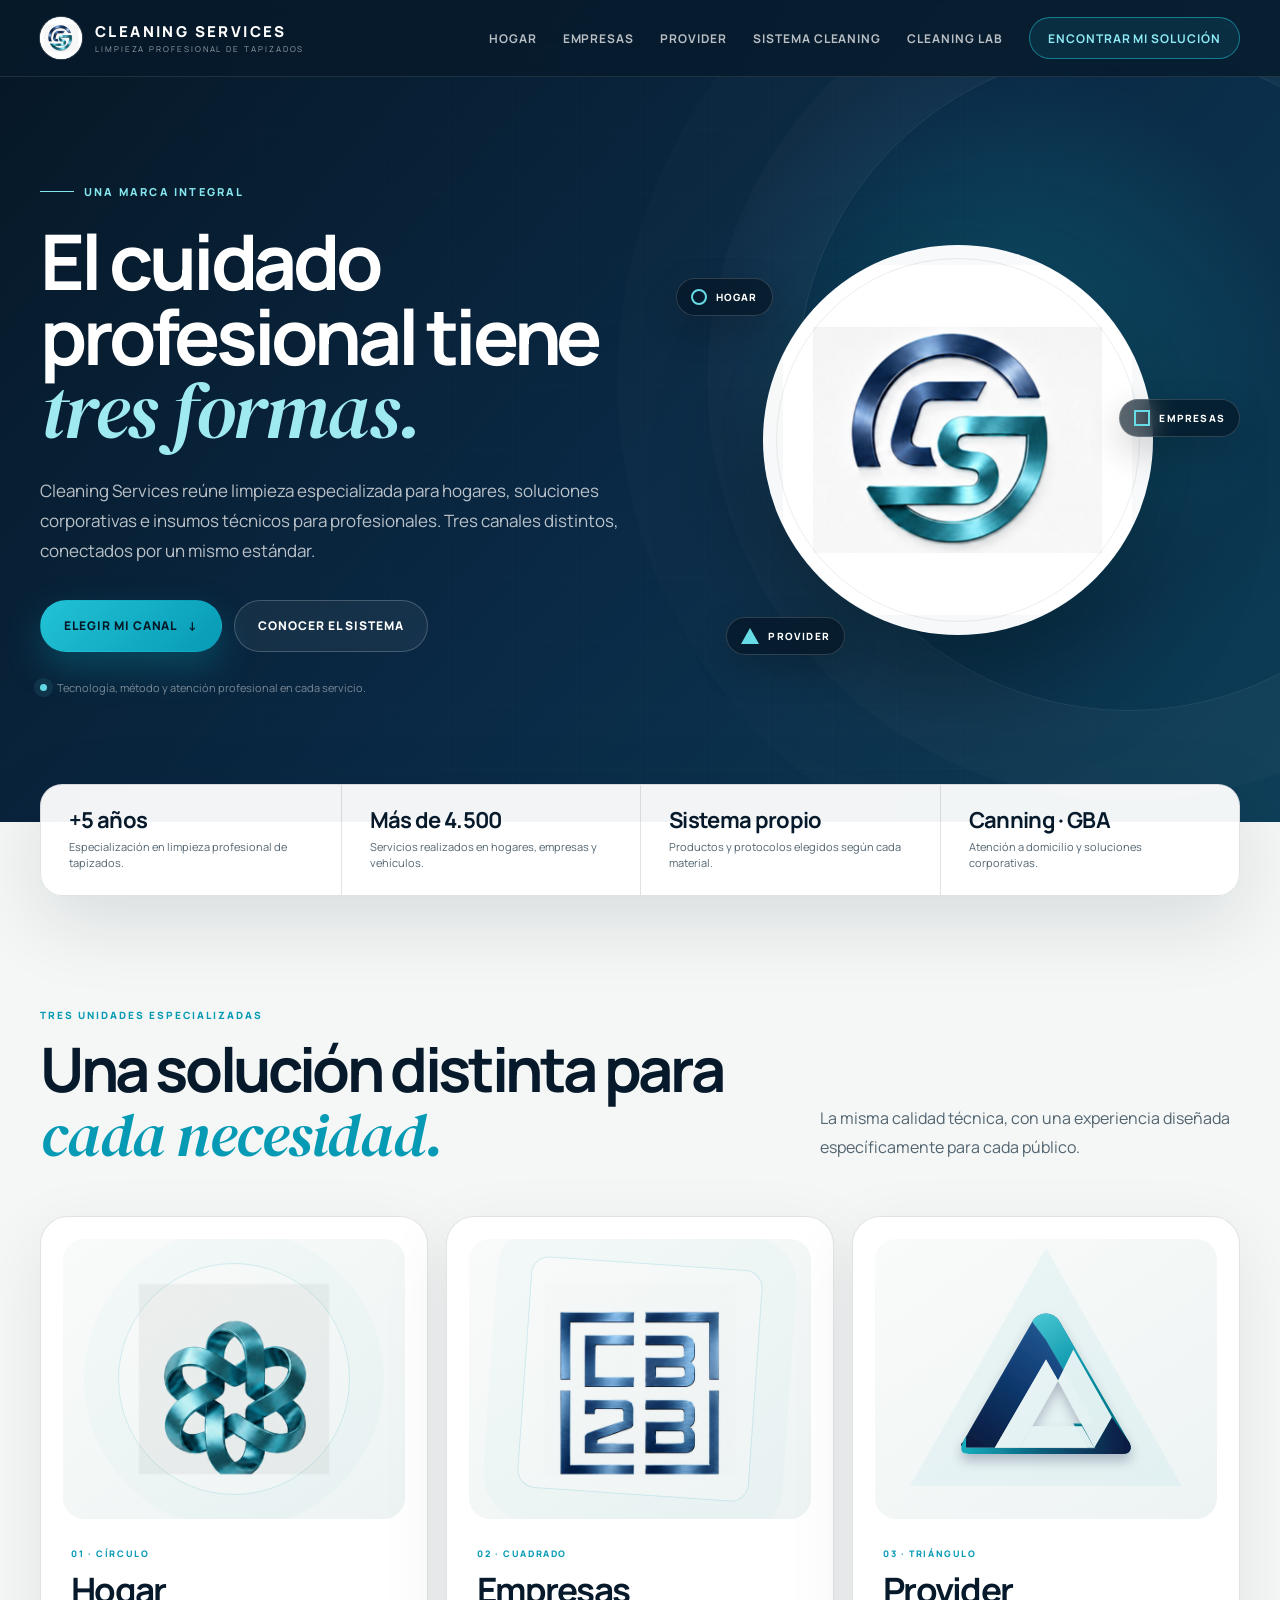
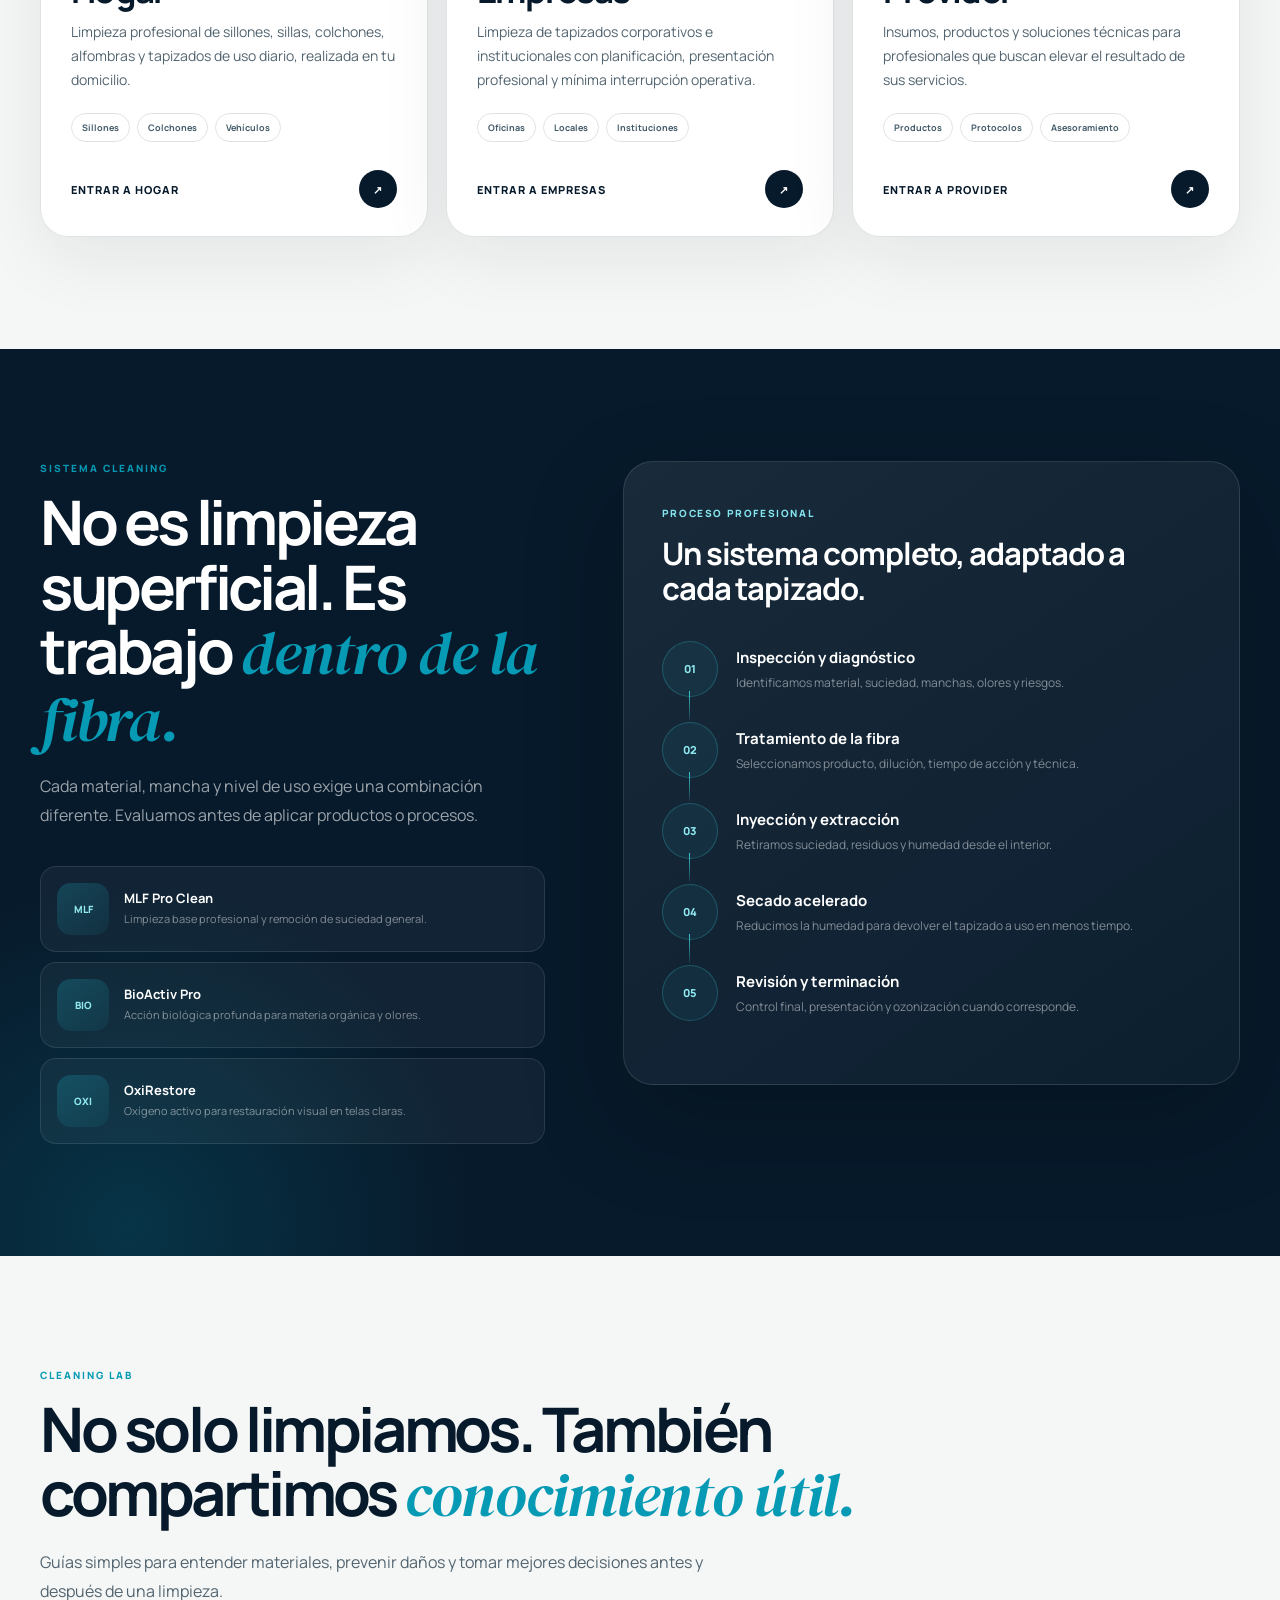
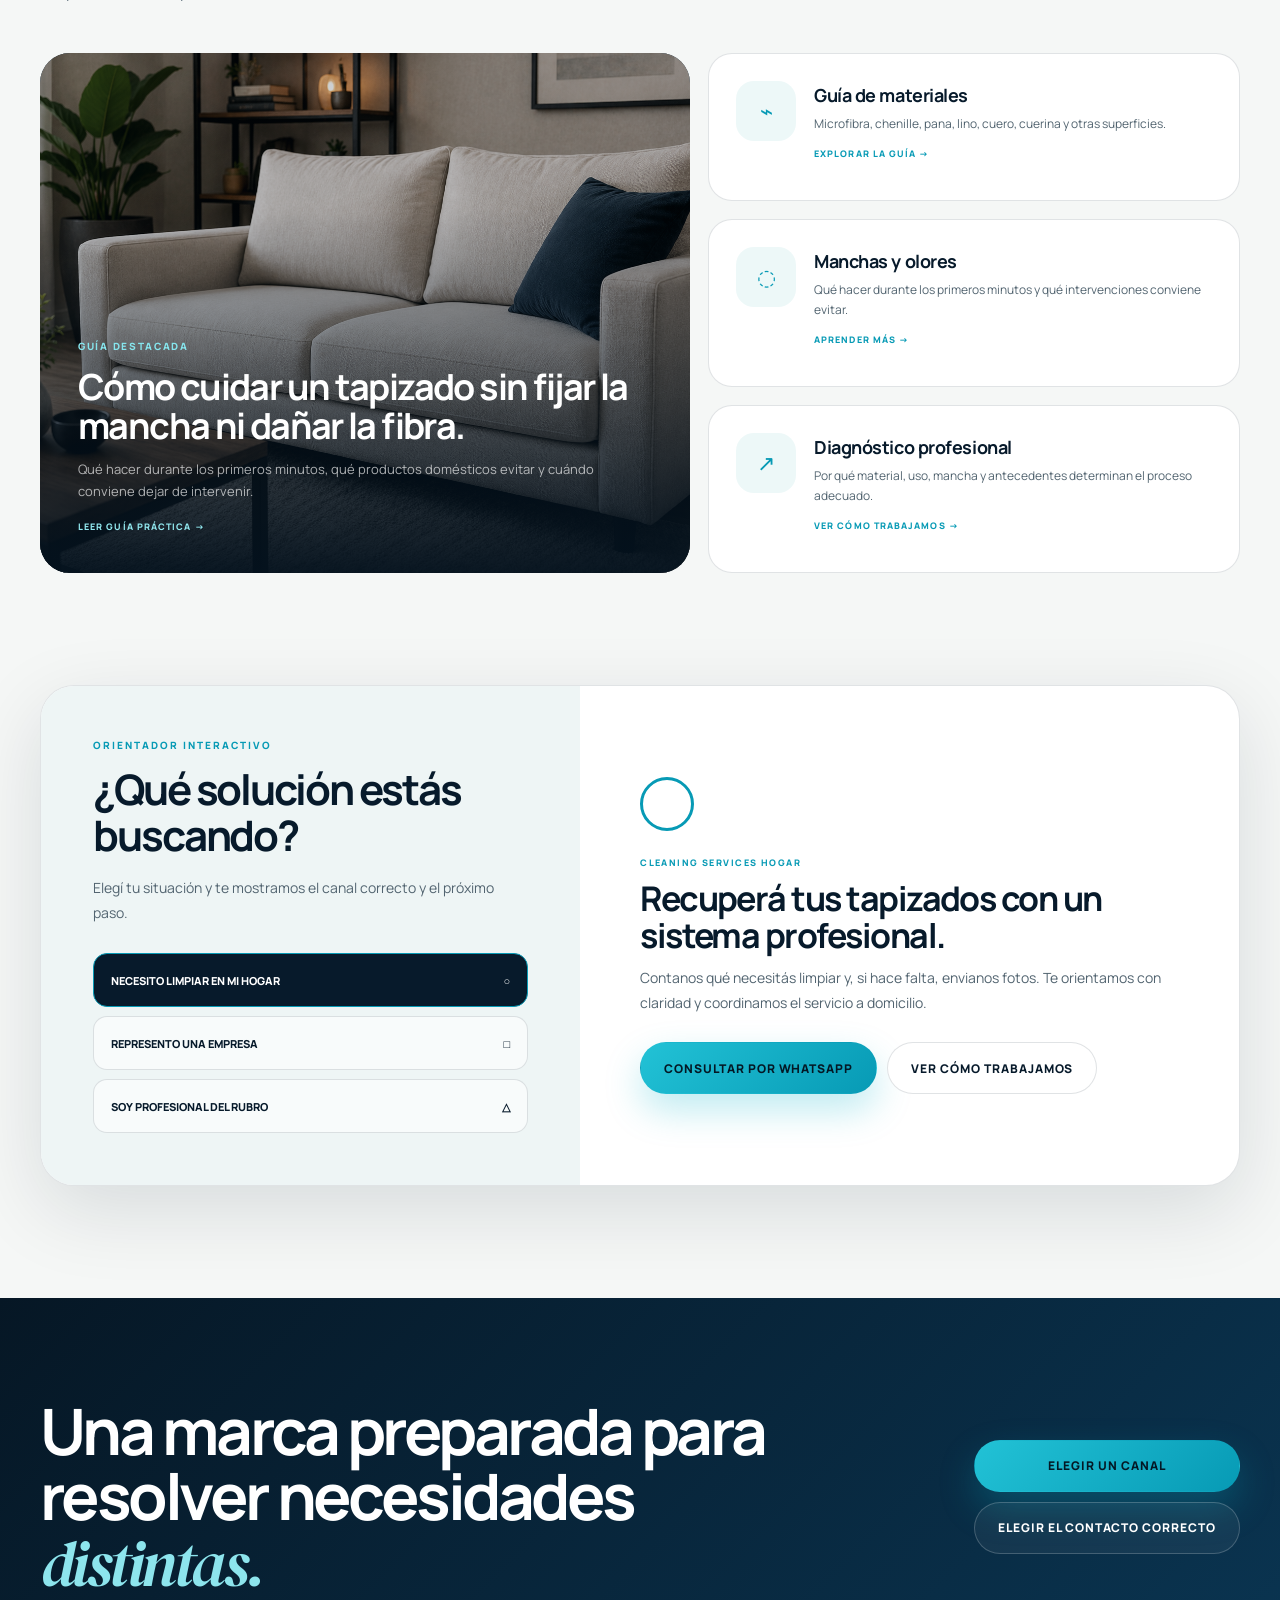
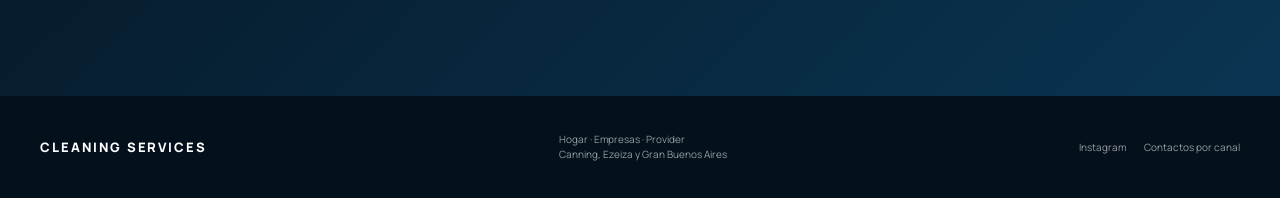
==== index.html @ d4f0b92e "Actualiza la portada premium del rediseño" ====
<!DOCTYPE html>
<html lang="es">
<head>
  <meta charset="utf-8">
  <meta name="viewport" content="width=device-width, initial-scale=1">
  <meta name="theme-color" content="#071a2b">
  <title>Cleaning Services | Una marca, tres soluciones profesionales</title>
  <meta name="description" content="Cleaning Services reúne soluciones profesionales para hogares, empresas y especialistas en limpieza de tapizados.">
  <meta name="robots" content="index,follow">
  <link rel="canonical" href="https://www.cleaningservices.com.ar/">
  <meta property="og:type" content="website">
  <meta property="og:locale" content="es_AR">
  <meta property="og:site_name" content="Cleaning Services">
  <meta property="og:title" content="Cleaning Services | Una marca, tres soluciones profesionales">
  <meta property="og:description" content="Hogar, Empresas y Provider: tres canales especializados conectados por un mismo estándar profesional.">
  <meta property="og:url" content="https://www.cleaningservices.com.ar/">
  <meta property="og:image" content="https://www.cleaningservices.com.ar/assets/logo-general-original.jpg">
  <meta name="twitter:card" content="summary_large_image">
  <meta name="twitter:title" content="Cleaning Services | Una marca, tres soluciones profesionales">
  <meta name="twitter:description" content="Soluciones profesionales para hogares, empresas y especialistas en limpieza de tapizados.">
  <meta name="twitter:image" content="https://www.cleaningservices.com.ar/assets/logo-general-original.jpg">
  <link rel="icon" href="assets/simbolo-general.jpg" type="image/jpeg">
  <link rel="preconnect" href="https://fonts.googleapis.com">
  <link rel="preconnect" href="https://fonts.gstatic.com" crossorigin>
  <link href="https://fonts.googleapis.com/css2?family=Manrope:wght@400;500;600;700;800&family=DM+Serif+Display:ital@0;1&display=swap" rel="stylesheet">
  <script type="application/ld+json">
    {
      "@context": "https://schema.org",
      "@type": "Organization",
      "name": "Cleaning Services",
      "url": "https://www.cleaningservices.com.ar/",
      "logo": "https://www.cleaningservices.com.ar/assets/simbolo-general.jpg",
      "description": "Soluciones profesionales para hogares, empresas y especialistas en limpieza de tapizados.",
      "sameAs": ["https://www.instagram.com/cleaningcanning"],
      "department": [
        {
          "@type": "Organization",
          "name": "Cleaning Services Hogar",
          "contactPoint": {
            "@type": "ContactPoint",
            "telephone": "+54 9 11 5881-7248",
            "contactType": "Atención Hogar",
            "availableLanguage": "es"
          }
        },
        {
          "@type": "Organization",
          "name": "Cleaning Services Empresas",
          "contactPoint": {
            "@type": "ContactPoint",
            "telephone": "+54 9 11 6639-5037",
            "contactType": "Atención Empresas",
            "availableLanguage": "es"
          }
        },
        {
          "@type": "Organization",
          "name": "Cleaning Services Provider",
          "contactPoint": {
            "@type": "ContactPoint",
            "telephone": "+54 9 11 6011-4067",
            "contactType": "Atención Provider",
            "availableLanguage": "es"
          }
        }
      ]
    }
  </script>
  <style>
    :root {
      --ink: #071a2b;
      --navy: #0a2b48;
      --navy-2: #0e3a5c;
      --teal: #079ab5;
      --cyan: #22c2d6;
      --steel: #69818e;
      --paper: #f5f7f6;
      --white: #ffffff;
      --line: rgba(7, 26, 43, .12);
      --muted: #526470;
      --shadow: 0 24px 80px rgba(7, 26, 43, .12);
      --radius: 28px;
      --container: min(1200px, calc(100% - 48px));
    }

    * { box-sizing: border-box; }
    html { scroll-behavior: smooth; }
    body {
      margin: 0;
      overflow-x: hidden;
      background: var(--paper);
      color: var(--ink);
      font-family: "Manrope", sans-serif;
      -webkit-font-smoothing: antialiased;
    }
    body.menu-open { overflow: hidden; }
    a { color: inherit; text-decoration: none; }
    button { font: inherit; }
    img { max-width: 100%; display: block; }
    .container { width: var(--container); margin-inline: auto; }
    .sr-only {
      position: absolute;
      width: 1px;
      height: 1px;
      padding: 0;
      margin: -1px;
      overflow: hidden;
      clip: rect(0, 0, 0, 0);
      white-space: nowrap;
      border: 0;
    }

    .site-header {
      position: fixed;
      inset: 0 0 auto;
      z-index: 50;
      border-bottom: 1px solid rgba(255, 255, 255, .10);
      background: rgba(7, 26, 43, .82);
      backdrop-filter: blur(18px);
      transition: background .25s ease, box-shadow .25s ease;
    }
    .site-header.is-scrolled {
      background: rgba(7, 26, 43, .96);
      box-shadow: 0 12px 32px rgba(0, 0, 0, .16);
    }
    .header-row {
      min-height: 76px;
      display: flex;
      align-items: center;
      justify-content: space-between;
      gap: 28px;
    }
    .brand {
      display: inline-flex;
      align-items: center;
      gap: 13px;
      color: var(--white);
    }
    .brand-symbol {
      width: 42px;
      height: 42px;
      flex: none;
      overflow: hidden;
      border-radius: 50%;
      background: var(--white);
      box-shadow: 0 0 0 1px rgba(255, 255, 255, .20);
    }
    .brand-symbol img { width: 100%; height: 100%; object-fit: cover; }
    .brand-copy { display: grid; line-height: 1; }
    .brand-copy strong {
      font-size: 15px;
      letter-spacing: .16em;
      font-weight: 800;
    }
    .brand-copy span {
      margin-top: 6px;
      color: rgba(255, 255, 255, .58);
      font-size: 8px;
      letter-spacing: .24em;
      text-transform: uppercase;
    }
    .desktop-nav { display: flex; align-items: center; gap: 26px; }
    .desktop-nav > a {
      color: rgba(255, 255, 255, .72);
      font-size: 12px;
      font-weight: 700;
      letter-spacing: .08em;
      text-transform: uppercase;
      transition: color .2s ease;
    }
    .desktop-nav > a:hover { color: var(--white); }
    .nav-cta {
      display: inline-flex;
      align-items: center;
      justify-content: center;
      min-height: 42px;
      padding: 0 18px;
      border: 1px solid rgba(34, 194, 214, .54);
      border-radius: 999px;
      background: rgba(34, 194, 214, .10);
      color: #8eeaf4 !important;
    }
    .menu-toggle {
      display: none;
      width: 44px;
      height: 44px;
      border: 1px solid rgba(255, 255, 255, .16);
      border-radius: 12px;
      background: transparent;
      color: white;
      cursor: pointer;
    }
    .menu-toggle span {
      display: block;
      width: 19px;
      height: 2px;
      margin: 4px auto;
      border-radius: 99px;
      background: currentColor;
      transition: .2s ease;
    }
    .mobile-nav {
      display: none;
      position: fixed;
      inset: 76px 0 0;
      z-index: 49;
      padding: 32px 24px;
      background: rgba(7, 26, 43, .985);
      color: white;
    }
    .mobile-nav.is-open { display: grid; align-content: start; gap: 4px; }
    .mobile-nav a {
      padding: 18px 4px;
      border-bottom: 1px solid rgba(255, 255, 255, .10);
      font-size: 18px;
      font-weight: 700;
    }

    .hero {
      position: relative;
      isolation: isolate;
      min-height: 820px;
      display: grid;
      align-items: center;
      overflow: hidden;
      background:
        radial-gradient(circle at 78% 42%, rgba(31, 197, 216, .22), transparent 26%),
        linear-gradient(132deg, #061725 0%, #0a2945 53%, #0c3d57 100%);
      color: var(--white);
    }
    .hero::before {
      content: "";
      position: absolute;
      inset: 0;
      z-index: -2;
      opacity: .18;
      background-image:
        linear-gradient(rgba(255,255,255,.06) 1px, transparent 1px),
        linear-gradient(90deg, rgba(255,255,255,.06) 1px, transparent 1px);
      background-size: 64px 64px;
      mask-image: linear-gradient(to right, transparent, black 38%, black 75%, transparent);
    }
    .hero::after {
      content: "";
      position: absolute;
      right: -14%;
      top: 6%;
      z-index: -1;
      width: 660px;
      height: 660px;
      border: 1px solid rgba(255, 255, 255, .09);
      border-radius: 50%;
      box-shadow: 0 0 0 90px rgba(255,255,255,.018), 0 0 0 180px rgba(255,255,255,.012);
    }
    .hero-layout {
      display: grid;
      grid-template-columns: 1.02fr .98fr;
      align-items: center;
      gap: 48px;
      padding: 150px 0 92px;
    }
    .eyebrow {
      display: inline-flex;
      align-items: center;
      gap: 10px;
      margin-bottom: 24px;
      color: #85e6ef;
      font-size: 11px;
      font-weight: 800;
      letter-spacing: .20em;
      text-transform: uppercase;
    }
    .eyebrow::before {
      content: "";
      width: 34px;
      height: 1px;
      background: currentColor;
    }
    .hero h1 {
      max-width: 700px;
      margin: 0;
      font-size: clamp(54px, 6vw, 86px);
      line-height: .98;
      letter-spacing: -.055em;
    }
    .hero h1 em {
      display: block;
      color: #9feaf0;
      font-family: "DM Serif Display", serif;
      font-weight: 400;
      letter-spacing: -.02em;
    }
    .hero-lead {
      max-width: 610px;
      margin: 28px 0 0;
      color: rgba(255, 255, 255, .72);
      font-size: 17px;
      line-height: 1.75;
    }
    .hero-actions { display: flex; flex-wrap: wrap; gap: 12px; margin-top: 34px; }
    .button {
      display: inline-flex;
      min-height: 52px;
      align-items: center;
      justify-content: center;
      gap: 11px;
      padding: 0 23px;
      border: 1px solid transparent;
      border-radius: 999px;
      font-size: 12px;
      font-weight: 800;
      letter-spacing: .08em;
      text-transform: uppercase;
      transition: transform .2s ease, background .2s ease, border-color .2s ease;
    }
    .button:hover { transform: translateY(-2px); }
    .button-primary { background: linear-gradient(135deg, var(--cyan), var(--teal)); color: #041825; box-shadow: 0 16px 36px rgba(8, 178, 201, .26); }
    .button-ghost { border-color: rgba(255, 255, 255, .20); background: rgba(255, 255, 255, .05); color: white; }
    .button-ghost:hover { background: rgba(255,255,255,.10); border-color: rgba(255,255,255,.35); }
    .hero-note { display: flex; align-items: center; gap: 10px; margin-top: 28px; color: rgba(255,255,255,.46); font-size: 11px; }
    .hero-note span { width: 7px; height: 7px; border-radius: 50%; background: #60d8e3; box-shadow: 0 0 0 6px rgba(96, 216, 227, .09); }

    .identity-stage {
      position: relative;
      min-height: 580px;
      display: grid;
      place-items: center;
    }
    .identity-glow {
      position: absolute;
      width: 470px;
      height: 470px;
      border-radius: 50%;
      background: radial-gradient(circle, rgba(58, 211, 224, .20), rgba(20, 108, 134, .04) 55%, transparent 72%);
      filter: blur(3px);
    }
    .master-mark {
      position: relative;
      z-index: 2;
      width: min(390px, 75vw);
      aspect-ratio: 1;
      display: grid;
      place-items: center;
      overflow: hidden;
      border: 1px solid rgba(255, 255, 255, .18);
      border-radius: 50%;
      background: rgba(255, 255, 255, .97);
      box-shadow: 0 42px 110px rgba(0, 0, 0, .34);
    }
    .master-mark::after {
      content: "";
      position: absolute;
      inset: 12px;
      border: 1px solid rgba(7, 26, 43, .08);
      border-radius: inherit;
    }
    .master-mark img { width: 90%; height: 90%; object-fit: contain; }
    .orbit {
      position: absolute;
      z-index: 3;
      display: flex;
      align-items: center;
      gap: 9px;
      padding: 10px 14px;
      border: 1px solid rgba(255, 255, 255, .16);
      border-radius: 999px;
      background: rgba(4, 20, 34, .66);
      backdrop-filter: blur(12px);
      color: white;
      font-size: 10px;
      font-weight: 800;
      letter-spacing: .12em;
      text-transform: uppercase;
      box-shadow: 0 14px 36px rgba(0, 0, 0, .18);
      animation: float 5s ease-in-out infinite;
    }
    .orbit-shape { width: 16px; height: 16px; border: 2px solid #67dce7; }
    .orbit-hogar { left: 0; top: 22%; }
    .orbit-hogar .orbit-shape { border-radius: 50%; }
    .orbit-empresas { right: 0; top: 43%; animation-delay: -1.4s; }
    .orbit-provider { left: 9%; bottom: 13%; animation-delay: -2.7s; }
    .orbit-provider .orbit-shape { width: 0; height: 0; border: 0; border-left: 9px solid transparent; border-right: 9px solid transparent; border-bottom: 16px solid #67dce7; }
    @keyframes float { 0%, 100% { transform: translateY(0); } 50% { transform: translateY(-8px); } }

    .trust-strip {
      position: relative;
      z-index: 6;
      margin-top: -38px;
    }
    .trust-panel {
      display: grid;
      grid-template-columns: repeat(4, 1fr);
      overflow: hidden;
      border: 1px solid var(--line);
      border-radius: 22px;
      background: rgba(255, 255, 255, .95);
      box-shadow: var(--shadow);
    }
    .trust-item { padding: 24px 28px; }
    .trust-item + .trust-item { border-left: 1px solid var(--line); }
    .trust-item strong { display: block; font-size: 22px; line-height: 1; letter-spacing: -.03em; }
    .trust-item span { display: block; margin-top: 8px; color: var(--muted); font-size: 11px; line-height: 1.45; }

    .section { padding: 112px 0; }
    .section-kicker {
      display: block;
      margin-bottom: 15px;
      color: var(--teal);
      font-size: 10px;
      font-weight: 800;
      letter-spacing: .20em;
      text-transform: uppercase;
    }
    .section-title {
      max-width: 820px;
      margin: 0;
      font-size: clamp(38px, 4.8vw, 64px);
      line-height: 1.05;
      letter-spacing: -.055em;
    }
    .section-title em { color: var(--teal); font-family: "DM Serif Display", serif; font-weight: 400; letter-spacing: -.02em; }
    .section-intro {
      max-width: 680px;
      margin: 20px 0 0;
      color: var(--muted);
      font-size: 16px;
      line-height: 1.8;
    }

    .channels-head { display: flex; align-items: end; justify-content: space-between; gap: 40px; margin-bottom: 48px; }
    .channels-head .section-intro { max-width: 420px; margin: 0 0 6px; }
    .channels-grid { display: grid; grid-template-columns: repeat(3, 1fr); gap: 18px; perspective: 1200px; }
    .channel-card {
      position: relative;
      min-height: 600px;
      display: flex;
      flex-direction: column;
      overflow: hidden;
      padding: 22px;
      border: 1px solid var(--line);
      border-radius: var(--radius);
      background: var(--white);
      box-shadow: 0 20px 70px rgba(7, 26, 43, .08);
      transition: border-color .25s ease, box-shadow .25s ease, transform .18s ease;
      transform-style: preserve-3d;
    }
    .channel-card:hover { border-color: rgba(7, 154, 181, .42); box-shadow: 0 28px 90px rgba(7, 26, 43, .15); }
    .channel-visual {
      position: relative;
      height: 280px;
      display: grid;
      place-items: center;
      overflow: hidden;
      border-radius: 21px;
      background: linear-gradient(145deg, #f9fbfa, #edf3f3);
    }
    .channel-visual::before {
      content: "";
      position: absolute;
      width: 230px;
      height: 230px;
      border: 1px solid rgba(7, 154, 181, .16);
    }
    .channel-card[data-shape="circle"] .channel-visual::before { border-radius: 50%; box-shadow: 0 0 0 34px rgba(7,154,181,.025); }
    .channel-card[data-shape="square"] .channel-visual::before { border-radius: 18px; transform: rotate(4deg); box-shadow: 0 0 0 34px rgba(7,154,181,.025); }
    .channel-card[data-shape="triangle"] .channel-visual::before {
      width: 0;
      height: 0;
      border: 0;
      border-left: 136px solid transparent;
      border-right: 136px solid transparent;
      border-bottom: 238px solid rgba(7,154,181,.055);
      transform: translateY(-12px);
    }
    .channel-visual img { position: relative; z-index: 2; width: 230px; height: 230px; object-fit: contain; mix-blend-mode: multiply; }
    .channel-body { flex: 1; display: flex; flex-direction: column; padding: 28px 8px 6px; }
    .channel-number { color: var(--teal); font-size: 9px; font-weight: 800; letter-spacing: .18em; text-transform: uppercase; }
    .channel-body h3 { margin: 13px 0 12px; font-size: 35px; line-height: 1; letter-spacing: -.05em; }
    .channel-body p { margin: 0; color: var(--muted); font-size: 14px; line-height: 1.72; }
    .channel-tags { display: flex; flex-wrap: wrap; gap: 7px; margin: 21px 0 0; }
    .channel-tags span { padding: 7px 10px; border: 1px solid var(--line); border-radius: 999px; color: #425967; font-size: 9px; font-weight: 700; }
    .channel-link { display: flex; align-items: center; justify-content: space-between; margin-top: auto; padding-top: 28px; color: var(--ink); font-size: 11px; font-weight: 800; letter-spacing: .09em; text-transform: uppercase; }
    .channel-link i { width: 38px; height: 38px; display: grid; place-items: center; border-radius: 50%; background: var(--ink); color: white; font-style: normal; transition: transform .2s ease, background .2s ease; }
    .channel-card:hover .channel-link i { transform: translateX(3px); background: var(--teal); }

    .system-section {
      position: relative;
      overflow: hidden;
      background: var(--ink);
      color: white;
    }
    .system-section::before {
      content: "";
      position: absolute;
      left: -240px;
      bottom: -340px;
      width: 740px;
      height: 740px;
      border-radius: 50%;
      background: radial-gradient(circle, rgba(7, 154, 181, .20), transparent 66%);
    }
    .system-layout { position: relative; display: grid; grid-template-columns: .9fr 1.1fr; gap: 78px; align-items: start; }
    .system-section .section-title { color: white; }
    .system-section .section-intro { color: rgba(255,255,255,.60); }
    .product-stack { display: grid; gap: 10px; margin-top: 36px; }
    .product-row {
      display: grid;
      grid-template-columns: 52px 1fr;
      gap: 15px;
      align-items: center;
      padding: 16px;
      border: 1px solid rgba(255,255,255,.10);
      border-radius: 16px;
      background: rgba(255,255,255,.045);
    }
    .product-code { width: 52px; height: 52px; display: grid; place-items: center; border-radius: 14px; background: linear-gradient(145deg, rgba(34,194,214,.22), rgba(34,194,214,.06)); color: #92e9f0; font-size: 10px; font-weight: 800; }
    .product-row strong { display: block; font-size: 13px; }
    .product-row span { display: block; margin-top: 4px; color: rgba(255,255,255,.48); font-size: 11px; line-height: 1.5; }
    .process-card {
      padding: 38px;
      border: 1px solid rgba(255,255,255,.11);
      border-radius: 30px;
      background: linear-gradient(145deg, rgba(255,255,255,.075), rgba(255,255,255,.025));
      box-shadow: 0 36px 100px rgba(0,0,0,.24);
    }
    .process-card > span { color: #83e5ed; font-size: 10px; font-weight: 800; letter-spacing: .16em; text-transform: uppercase; }
    .process-card h3 { max-width: 520px; margin: 14px 0 34px; font-size: 31px; line-height: 1.14; letter-spacing: -.035em; }
    .process-list { display: grid; }
    .process-step { display: grid; grid-template-columns: 56px 1fr; gap: 18px; position: relative; padding: 0 0 25px; }
    .process-step:not(:last-child)::before { content: ""; position: absolute; left: 27px; top: 50px; bottom: 2px; width: 1px; background: linear-gradient(#39c7d5, rgba(57,199,213,.10)); }
    .step-num { width: 56px; height: 56px; display: grid; place-items: center; border: 1px solid rgba(63, 207, 220, .25); border-radius: 50%; background: rgba(38, 187, 204, .07); color: #8feaf1; font-size: 11px; font-weight: 800; }
    .process-step h4 { margin: 6px 0 5px; font-size: 15px; }
    .process-step p { margin: 0; color: rgba(255,255,255,.48); font-size: 12px; line-height: 1.65; }

    .knowledge-grid { display: grid; grid-template-columns: 1.1fr .9fr; gap: 18px; margin-top: 48px; }
    .knowledge-feature {
      position: relative;
      min-height: 520px;
      display: flex;
      align-items: end;
      overflow: hidden;
      border-radius: 30px;
      background: #0b2942;
      color: white;
    }
    .knowledge-feature img { position: absolute; inset: 0; width: 100%; height: 100%; object-fit: cover; filter: saturate(.72) contrast(1.05); }
    .knowledge-feature::after { content: ""; position: absolute; inset: 0; background: linear-gradient(to top, rgba(4,18,30,.96), rgba(4,18,30,.20) 70%); }
    .knowledge-copy { position: relative; z-index: 2; max-width: 630px; padding: 38px; }
    .knowledge-copy span { color: #86e6ee; font-size: 10px; font-weight: 800; letter-spacing: .17em; text-transform: uppercase; }
    .knowledge-copy h3 { margin: 13px 0 12px; font-size: 36px; line-height: 1.08; letter-spacing: -.045em; }
    .knowledge-copy p { margin: 0; color: rgba(255,255,255,.66); font-size: 13px; line-height: 1.7; }
    .knowledge-copy > a { display: inline-block; margin-top: 18px; color: #92e9f0; font-size: 9px; font-weight: 800; letter-spacing: .12em; text-transform: uppercase; }
    .knowledge-list { display: grid; gap: 18px; }
    .knowledge-card { display: grid; grid-template-columns: 60px 1fr; gap: 18px; align-items: start; padding: 27px; border: 1px solid var(--line); border-radius: 24px; background: white; }
    .knowledge-icon { width: 60px; height: 60px; display: grid; place-items: center; border-radius: 18px; background: #edf8f8; color: var(--teal); font-size: 22px; }
    .knowledge-card h4 { margin: 2px 0 7px; font-size: 18px; letter-spacing: -.025em; }
    .knowledge-card p { margin: 0; color: var(--muted); font-size: 12px; line-height: 1.65; }
    .knowledge-card a { display: inline-block; margin-top: 13px; color: var(--teal); font-size: 9px; font-weight: 800; letter-spacing: .12em; text-transform: uppercase; }

    .explorer {
      padding-top: 0;
    }
    .explorer-panel {
      overflow: hidden;
      border: 1px solid var(--line);
      border-radius: 34px;
      background: white;
      box-shadow: var(--shadow);
    }
    .explorer-top { display: grid; grid-template-columns: .9fr 1.1fr; }
    .explorer-intro { padding: 52px; background: #eef5f5; }
    .explorer-intro h2 { margin: 0; font-size: 42px; line-height: 1.08; letter-spacing: -.05em; }
    .explorer-intro p { margin: 18px 0 0; color: var(--muted); font-size: 14px; line-height: 1.75; }
    .explorer-tabs { display: grid; gap: 9px; margin-top: 28px; }
    .explorer-tab {
      display: flex;
      align-items: center;
      justify-content: space-between;
      min-height: 54px;
      padding: 0 17px;
      border: 1px solid var(--line);
      border-radius: 14px;
      background: rgba(255,255,255,.58);
      color: var(--ink);
      font-size: 11px;
      font-weight: 800;
      text-transform: uppercase;
      cursor: pointer;
      transition: .2s ease;
    }
    .explorer-tab[aria-selected="true"] { border-color: var(--teal); background: var(--ink); color: white; }
    .explorer-result { display: flex; flex-direction: column; justify-content: center; padding: 60px; }
    .result-shape { width: 54px; height: 54px; margin-bottom: 25px; border: 3px solid var(--teal); }
    .result-shape.circle { border-radius: 50%; }
    .result-shape.square { border-radius: 9px; }
    .result-shape.triangle { width: 0; height: 0; border: 0; border-left: 28px solid transparent; border-right: 28px solid transparent; border-bottom: 52px solid var(--teal); }
    .explorer-result small { color: var(--teal); font-size: 9px; font-weight: 800; letter-spacing: .16em; text-transform: uppercase; }
    .explorer-result h3 { margin: 11px 0 13px; font-size: 34px; line-height: 1.08; letter-spacing: -.045em; }
    .explorer-result p { max-width: 580px; margin: 0; color: var(--muted); font-size: 14px; line-height: 1.75; }
    .result-actions { display: flex; flex-wrap: wrap; gap: 10px; margin-top: 27px; }
    .result-actions .button-primary { color: #041825; }
    .result-actions .button-ghost { border-color: var(--line); background: white; color: var(--ink); }

    .final-cta { padding: 100px 0; background: linear-gradient(135deg, #061725, #0a3552); color: white; }
    .final-layout { display: flex; align-items: center; justify-content: space-between; gap: 50px; }
    .final-cta h2 { max-width: 750px; margin: 0; font-size: clamp(40px, 5vw, 66px); line-height: 1.02; letter-spacing: -.055em; }
    .final-cta h2 em { color: #8de5ed; font-family: "DM Serif Display", serif; font-weight: 400; }
    .final-actions { display: grid; gap: 10px; min-width: 245px; }
    .final-actions .button { width: 100%; }

    .site-footer { padding: 36px 0; background: #04111d; color: rgba(255,255,255,.58); }
    .footer-row { display: flex; align-items: center; justify-content: space-between; gap: 30px; }
    .footer-brand { color: white; font-size: 13px; font-weight: 800; letter-spacing: .15em; }
    .footer-row p { margin: 0; font-size: 10px; line-height: 1.5; }
    .footer-links { display: flex; gap: 18px; font-size: 10px; }

    [data-reveal] { opacity: 0; transform: translateY(28px); transition: opacity .65s ease, transform .65s ease; }
    [data-reveal].is-visible { opacity: 1; transform: none; }

    @media (max-width: 1050px) {
      .desktop-nav { gap: 16px; }
      .desktop-nav > a { font-size: 10px; }
      .hero-layout { grid-template-columns: 1fr .85fr; gap: 24px; }
      .identity-stage { min-height: 500px; }
      .master-mark { width: 330px; }
      .orbit-hogar { left: -4%; }
      .orbit-empresas { right: -4%; }
      .trust-panel { grid-template-columns: 1fr 1fr; }
      .trust-item:nth-child(3) { border-left: 0; border-top: 1px solid var(--line); }
      .trust-item:nth-child(4) { border-top: 1px solid var(--line); }
      .channels-grid { grid-template-columns: 1fr; }
      .channel-card { min-height: auto; display: grid; grid-template-columns: 330px 1fr; gap: 14px; }
      .channel-visual { height: 100%; min-height: 350px; }
      .channel-body { padding: 28px 18px 12px; }
      .system-layout, .knowledge-grid, .explorer-top { grid-template-columns: 1fr; }
      .knowledge-list { grid-template-columns: 1fr 1fr; }
    }

    @media (max-width: 820px) {
      :root { --container: min(100% - 30px, 1200px); }
      .desktop-nav { display: none; }
      .menu-toggle { display: block; }
      .hero { min-height: auto; }
      .hero-layout { grid-template-columns: 1fr; padding: 130px 0 100px; }
      .hero-copy { text-align: center; }
      .eyebrow { justify-content: center; }
      .hero-lead { margin-inline: auto; }
      .hero-actions { justify-content: center; }
      .hero-note { justify-content: center; }
      .identity-stage { min-height: 500px; }
      .master-mark { width: 340px; }
      .orbit-hogar { left: 3%; }
      .orbit-empresas { right: 3%; }
      .channels-head { display: block; }
      .channels-head .section-intro { max-width: 640px; margin-top: 18px; }
      .channel-card { grid-template-columns: 280px 1fr; }
      .system-layout { gap: 45px; }
      .final-layout { display: grid; }
      .final-actions { width: min(100%, 440px); }
    }

    @media (max-width: 640px) {
      .header-row { min-height: 70px; }
      .mobile-nav { inset-block-start: 70px; }
      .brand-copy strong { font-size: 12px; }
      .brand-copy span { display: none; }
      .hero-layout { padding: 115px 0 80px; }
      .hero h1 { font-size: clamp(46px, 14vw, 64px); }
      .hero-lead { font-size: 15px; }
      .hero-actions { display: grid; }
      .button { width: 100%; }
      .identity-stage { min-height: 410px; }
      .master-mark { width: min(290px, 76vw); }
      .orbit { padding: 8px 10px; font-size: 8px; }
      .orbit-hogar { left: -2%; top: 20%; }
      .orbit-empresas { right: -2%; top: 48%; }
      .orbit-provider { left: 3%; bottom: 7%; }
      .trust-strip { margin-top: -28px; }
      .trust-panel { grid-template-columns: 1fr; }
      .trust-item + .trust-item { border-left: 0; border-top: 1px solid var(--line); }
      .section { padding: 82px 0; }
      .section-title { font-size: 42px; }
      .channels-grid { gap: 14px; }
      .channel-card { display: flex; min-height: 590px; padding: 16px; }
      .channel-visual { min-height: 250px; height: 250px; }
      .channel-visual::before { width: 190px; height: 190px; }
      .channel-card[data-shape="triangle"] .channel-visual::before { border-left-width: 112px; border-right-width: 112px; border-bottom-width: 196px; }
      .channel-visual img { width: 190px; height: 190px; }
      .channel-body { padding: 24px 8px 8px; }
      .channel-body h3 { font-size: 32px; }
      .process-card { padding: 27px 20px; }
      .process-card h3 { font-size: 26px; }
      .knowledge-grid { margin-top: 34px; }
      .knowledge-feature { min-height: 500px; }
      .knowledge-copy { padding: 28px; }
      .knowledge-copy h3 { font-size: 30px; }
      .knowledge-list { grid-template-columns: 1fr; }
      .knowledge-card { padding: 22px; }
      .explorer-intro, .explorer-result { padding: 34px 24px; }
      .explorer-intro h2 { font-size: 34px; }
      .explorer-result h3 { font-size: 30px; }
      .result-actions { display: grid; }
      .final-cta { padding: 76px 0; }
      .footer-row { display: grid; text-align: center; justify-content: center; }
      .footer-links { justify-content: center; }
    }

    @media (prefers-reduced-motion: reduce) {
      html { scroll-behavior: auto; }
      *, *::before, *::after { animation-duration: .001ms !important; animation-iteration-count: 1 !important; transition-duration: .001ms !important; }
      [data-reveal] { opacity: 1; transform: none; }
    }
  </style>
</head>
<body>
  <header class="site-header" id="siteHeader">
    <div class="container header-row">
      <a class="brand" href="#inicio" aria-label="Cleaning Services, inicio">
        <span class="brand-symbol"><img src="assets/simbolo-general.jpg" alt=""></span>
        <span class="brand-copy">
          <strong>CLEANING SERVICES</strong>
          <span>Limpieza profesional de tapizados</span>
        </span>
      </a>

      <nav class="desktop-nav" aria-label="Navegación principal">
        <a href="hogar.html">Hogar</a>
        <a href="empresas.html">Empresas</a>
        <a href="provider.html">Provider</a>
        <a href="#sistema">Sistema Cleaning</a>
        <a href="#conocimiento">Cleaning Lab</a>
        <a class="nav-cta" href="#orientador">Encontrar mi solución</a>
      </nav>

      <button class="menu-toggle" id="menuToggle" type="button" aria-expanded="false" aria-controls="mobileNav">
        <span></span><span></span><span></span><span class="sr-only">Abrir menú</span>
      </button>
    </div>
  </header>

  <nav class="mobile-nav" id="mobileNav" aria-label="Navegación móvil">
    <a href="hogar.html">Hogar</a>
    <a href="empresas.html">Empresas</a>
    <a href="provider.html">Provider</a>
    <a href="#sistema">Sistema Cleaning</a>
    <a href="#conocimiento">Cleaning Lab</a>
    <a href="#orientador">Encontrar mi solución</a>
  </nav>

  <main>
    <section class="hero" id="inicio">
      <div class="container hero-layout">
        <div class="hero-copy" data-reveal>
          <span class="eyebrow">Una marca integral</span>
          <h1>El cuidado profesional tiene <em>tres formas.</em></h1>
          <p class="hero-lead">Cleaning Services reúne limpieza especializada para hogares, soluciones corporativas e insumos técnicos para profesionales. Tres canales distintos, conectados por un mismo estándar.</p>
          <div class="hero-actions">
            <a class="button button-primary" href="#canales">Elegir mi canal <span aria-hidden="true">↓</span></a>
            <a class="button button-ghost" href="#sistema">Conocer el sistema</a>
          </div>
          <p class="hero-note"><span></span> Tecnología, método y atención profesional en cada servicio.</p>
        </div>

        <div class="identity-stage" role="img" aria-label="Cleaning Services reúne Hogar, Empresas y Provider" data-reveal>
          <div class="identity-glow"></div>
          <div class="master-mark"><img src="assets/simbolo-general.jpg" alt="Símbolo general de Cleaning Services"></div>
          <div class="orbit orbit-hogar"><span class="orbit-shape"></span>Hogar</div>
          <div class="orbit orbit-empresas"><span class="orbit-shape"></span>Empresas</div>
          <div class="orbit orbit-provider"><span class="orbit-shape"></span>Provider</div>
        </div>
      </div>
    </section>

    <div class="trust-strip">
      <div class="container trust-panel" data-reveal>
        <div class="trust-item"><strong>+5 años</strong><span>Especialización en limpieza profesional de tapizados.</span></div>
        <div class="trust-item"><strong>Más de 4.500</strong><span>Servicios realizados en hogares, empresas y vehículos.</span></div>
        <div class="trust-item"><strong>Sistema propio</strong><span>Productos y protocolos elegidos según cada material.</span></div>
        <div class="trust-item"><strong>Canning · GBA</strong><span>Atención a domicilio y soluciones corporativas.</span></div>
      </div>
    </div>

    <section class="section" id="canales">
      <div class="container">
        <div class="channels-head" data-reveal>
          <div>
            <span class="section-kicker">Tres unidades especializadas</span>
            <h2 class="section-title">Una solución distinta para <em>cada necesidad.</em></h2>
          </div>
          <p class="section-intro">La misma calidad técnica, con una experiencia diseñada específicamente para cada público.</p>
        </div>

        <div class="channels-grid">
          <article class="channel-card" data-shape="circle" data-tilt data-reveal>
            <div class="channel-visual"><img src="assets/simbolo-hogar.jpg" alt="Símbolo circular de Cleaning Services Hogar"></div>
            <div class="channel-body">
              <span class="channel-number">01 · Círculo</span>
              <h3>Hogar</h3>
              <p>Limpieza profesional de sillones, sillas, colchones, alfombras y tapizados de uso diario, realizada en tu domicilio.</p>
              <div class="channel-tags"><span>Sillones</span><span>Colchones</span><span>Vehículos</span></div>
              <a class="channel-link" href="hogar.html">Entrar a Hogar <i>↗</i></a>
            </div>
          </article>

          <article class="channel-card" data-shape="square" data-tilt data-reveal>
            <div class="channel-visual"><img src="assets/simbolo-empresas.jpg" alt="Símbolo cuadrado de Cleaning Services Empresas"></div>
            <div class="channel-body">
              <span class="channel-number">02 · Cuadrado</span>
              <h3>Empresas</h3>
              <p>Limpieza de tapizados corporativos e institucionales con planificación, presentación profesional y mínima interrupción operativa.</p>
              <div class="channel-tags"><span>Oficinas</span><span>Locales</span><span>Instituciones</span></div>
              <a class="channel-link" href="empresas.html">Entrar a Empresas <i>↗</i></a>
            </div>
          </article>

          <article class="channel-card" data-shape="triangle" data-tilt data-reveal>
            <div class="channel-visual"><img src="assets/simbolo-provider.svg" alt="Símbolo triangular de Cleaning Services Provider"></div>
            <div class="channel-body">
              <span class="channel-number">03 · Triángulo</span>
              <h3>Provider</h3>
              <p>Insumos, productos y soluciones técnicas para profesionales que buscan elevar el resultado de sus servicios.</p>
              <div class="channel-tags"><span>Productos</span><span>Protocolos</span><span>Asesoramiento</span></div>
              <a class="channel-link" href="provider.html">Entrar a Provider <i>↗</i></a>
            </div>
          </article>
        </div>
      </div>
    </section>

    <section class="section system-section" id="sistema">
      <div class="container system-layout">
        <div data-reveal>
          <span class="section-kicker">Sistema Cleaning</span>
          <h2 class="section-title">No es limpieza superficial. Es trabajo <em>dentro de la fibra.</em></h2>
          <p class="section-intro">Cada material, mancha y nivel de uso exige una combinación diferente. Evaluamos antes de aplicar productos o procesos.</p>

          <div class="product-stack">
            <div class="product-row"><div class="product-code">MLF</div><div><strong>MLF Pro Clean</strong><span>Limpieza base profesional y remoción de suciedad general.</span></div></div>
            <div class="product-row"><div class="product-code">BIO</div><div><strong>BioActiv Pro</strong><span>Acción biológica profunda para materia orgánica y olores.</span></div></div>
            <div class="product-row"><div class="product-code">OXI</div><div><strong>OxiRestore</strong><span>Oxígeno activo para restauración visual en telas claras.</span></div></div>
          </div>
        </div>

        <div class="process-card" data-reveal>
          <span>Proceso profesional</span>
          <h3>Un sistema completo, adaptado a cada tapizado.</h3>
          <div class="process-list">
            <div class="process-step"><div class="step-num">01</div><div><h4>Inspección y diagnóstico</h4><p>Identificamos material, suciedad, manchas, olores y riesgos.</p></div></div>
            <div class="process-step"><div class="step-num">02</div><div><h4>Tratamiento de la fibra</h4><p>Seleccionamos producto, dilución, tiempo de acción y técnica.</p></div></div>
            <div class="process-step"><div class="step-num">03</div><div><h4>Inyección y extracción</h4><p>Retiramos suciedad, residuos y humedad desde el interior.</p></div></div>
            <div class="process-step"><div class="step-num">04</div><div><h4>Secado acelerado</h4><p>Reducimos la humedad para devolver el tapizado a uso en menos tiempo.</p></div></div>
            <div class="process-step"><div class="step-num">05</div><div><h4>Revisión y terminación</h4><p>Control final, presentación y ozonización cuando corresponde.</p></div></div>
          </div>
        </div>
      </div>
    </section>

    <section class="section" id="conocimiento">
      <div class="container">
        <span class="section-kicker" data-reveal>Cleaning Lab</span>
        <h2 class="section-title" data-reveal>No solo limpiamos. También compartimos <em>conocimiento útil.</em></h2>
        <p class="section-intro" data-reveal>Guías simples para entender materiales, prevenir daños y tomar mejores decisiones antes y después de una limpieza.</p>

        <div class="knowledge-grid">
          <article class="knowledge-feature" data-reveal>
            <img src="sillones.png" alt="Sillón claro en un ambiente cuidado">
            <div class="knowledge-copy">
              <span>Guía destacada</span>
              <h3>Cómo cuidar un tapizado sin fijar la mancha ni dañar la fibra.</h3>
              <p>Qué hacer durante los primeros minutos, qué productos domésticos evitar y cuándo conviene dejar de intervenir.</p>
              <a href="guia-materiales.html#primeros-pasos">Leer guía práctica →</a>
            </div>
          </article>
          <div class="knowledge-list">
            <article class="knowledge-card" data-reveal><div class="knowledge-icon">⌁</div><div><h4>Guía de materiales</h4><p>Microfibra, chenille, pana, lino, cuero, cuerina y otras superficies.</p><a href="guia-materiales.html">Explorar la guía →</a></div></article>
            <article class="knowledge-card" data-reveal><div class="knowledge-icon">◌</div><div><h4>Manchas y olores</h4><p>Qué hacer durante los primeros minutos y qué intervenciones conviene evitar.</p><a href="guia-materiales.html#primeros-pasos">Aprender más →</a></div></article>
            <article class="knowledge-card" data-reveal><div class="knowledge-icon">↗</div><div><h4>Diagnóstico profesional</h4><p>Por qué material, uso, mancha y antecedentes determinan el proceso adecuado.</p><a href="hogar.html#sistema">Ver cómo trabajamos →</a></div></article>
          </div>
        </div>
      </div>
    </section>

    <section class="section explorer" id="orientador">
      <div class="container explorer-panel" data-reveal>
        <div class="explorer-top">
          <div class="explorer-intro">
            <span class="section-kicker">Orientador interactivo</span>
            <h2>¿Qué solución estás buscando?</h2>
            <p>Elegí tu situación y te mostramos el canal correcto y el próximo paso.</p>
            <div class="explorer-tabs" role="tablist" aria-label="Tipo de solución">
              <button class="explorer-tab" type="button" role="tab" aria-selected="true" data-channel="hogar"><span>Necesito limpiar en mi hogar</span><b>○</b></button>
              <button class="explorer-tab" type="button" role="tab" aria-selected="false" data-channel="empresas"><span>Represento una empresa</span><b>□</b></button>
              <button class="explorer-tab" type="button" role="tab" aria-selected="false" data-channel="provider"><span>Soy profesional del rubro</span><b>△</b></button>
            </div>
          </div>
          <div class="explorer-result" id="explorerResult" aria-live="polite">
            <div class="result-shape circle" id="resultShape"></div>
            <small id="resultLabel">Cleaning Services Hogar</small>
            <h3 id="resultTitle">Recuperá tus tapizados con un sistema profesional.</h3>
            <p id="resultText">Contanos qué necesitás limpiar y, si hace falta, envianos fotos. Te orientamos con claridad y coordinamos el servicio a domicilio.</p>
            <div class="result-actions">
              <a class="button button-primary" id="resultPrimary" href="https://wa.me/5491158817248?text=Hola%2C%20quiero%20consultar%20por%20un%20servicio%20para%20mi%20hogar" target="_blank" rel="noopener noreferrer">Consultar por WhatsApp</a>
              <a class="button button-ghost" id="resultSecondary" href="#sistema">Ver cómo trabajamos</a>
            </div>
          </div>
        </div>
      </div>
    </section>

    <section class="final-cta">
      <div class="container final-layout" data-reveal>
        <h2>Una marca preparada para resolver necesidades <em>distintas.</em></h2>
        <div class="final-actions">
          <a class="button button-primary" href="#canales">Elegir un canal</a>
          <a class="button button-ghost" href="#orientador">Elegir el contacto correcto</a>
        </div>
      </div>
    </section>
  </main>

  <footer class="site-footer">
    <div class="container footer-row">
      <div class="footer-brand">CLEANING SERVICES</div>
      <p>Hogar · Empresas · Provider<br>Canning, Ezeiza y Gran Buenos Aires</p>
      <div class="footer-links"><a href="https://www.instagram.com/cleaningcanning" target="_blank" rel="noopener noreferrer">Instagram</a><a href="#orientador">Contactos por canal</a></div>
    </div>
  </footer>

  <script>
    (() => {
      const header = document.getElementById('siteHeader');
      const menuToggle = document.getElementById('menuToggle');
      const mobileNav = document.getElementById('mobileNav');
      const tabs = [...document.querySelectorAll('.explorer-tab')];
      const resultShape = document.getElementById('resultShape');
      const resultLabel = document.getElementById('resultLabel');
      const resultTitle = document.getElementById('resultTitle');
      const resultText = document.getElementById('resultText');
      const resultPrimary = document.getElementById('resultPrimary');
      const resultSecondary = document.getElementById('resultSecondary');

      const channelContent = {
        hogar: {
          shape: 'circle',
          label: 'Cleaning Services Hogar',
          title: 'Recuperá tus tapizados con un sistema profesional.',
          text: 'Contanos qué necesitás limpiar y, si hace falta, envianos fotos. Te orientamos con claridad y coordinamos el servicio a domicilio.',
          primary: 'Consultar por WhatsApp',
          href: 'https://wa.me/5491158817248?text=Hola%2C%20quiero%20consultar%20por%20un%20servicio%20para%20mi%20hogar',
          secondary: 'Ver cómo trabajamos',
          secondaryHref: '#sistema'
        },
        empresas: {
          shape: 'square',
          label: 'Cleaning Services Empresas',
          title: 'Cuidá la imagen y la higiene de tu espacio de trabajo.',
          text: 'Analizamos cantidad de piezas, circulación, horarios y necesidades operativas para preparar una propuesta corporativa adecuada.',
          primary: 'Solicitar propuesta',
          href: 'https://wa.me/5491166395037?text=Hola%2C%20quiero%20solicitar%20una%20propuesta%20para%20una%20empresa',
          secondary: 'Conocer el sistema',
          secondaryHref: '#sistema'
        },
        provider: {
          shape: 'triangle',
          label: 'Cleaning Services Provider',
          title: 'Elevá el resultado de tus servicios profesionales.',
          text: 'Conocé productos, protocolos y soluciones técnicas pensadas para profesionales de la limpieza de tapizados.',
          primary: 'Consultar productos',
          href: 'https://wa.me/5491160114067?text=Hola%2C%20quiero%20informaci%C3%B3n%20sobre%20Cleaning%20Services%20Provider',
          secondary: 'Ver el sistema',
          secondaryHref: '#sistema'
        }
      };

      const selectChannel = (key, shouldScroll = false) => {
        const data = channelContent[key];
        if (!data) return;
        tabs.forEach(tab => tab.setAttribute('aria-selected', String(tab.dataset.channel === key)));
        resultShape.className = `result-shape ${data.shape}`;
        resultLabel.textContent = data.label;
        resultTitle.textContent = data.title;
        resultText.textContent = data.text;
        resultPrimary.textContent = data.primary;
        resultPrimary.href = data.href;
        resultSecondary.textContent = data.secondary;
        resultSecondary.href = data.secondaryHref;
        if (shouldScroll) document.getElementById('orientador').scrollIntoView({ behavior: 'smooth' });
      };

      tabs.forEach(tab => tab.addEventListener('click', () => selectChannel(tab.dataset.channel)));
      document.querySelectorAll('[data-select-channel]').forEach(link => {
        link.addEventListener('click', event => {
          event.preventDefault();
          selectChannel(link.dataset.selectChannel, true);
        });
      });

      const closeMenu = () => {
        mobileNav.classList.remove('is-open');
        document.body.classList.remove('menu-open');
        menuToggle.setAttribute('aria-expanded', 'false');
      };
      menuToggle.addEventListener('click', () => {
        const open = mobileNav.classList.toggle('is-open');
        document.body.classList.toggle('menu-open', open);
        menuToggle.setAttribute('aria-expanded', String(open));
      });
      mobileNav.querySelectorAll('a').forEach(link => link.addEventListener('click', closeMenu));
      window.addEventListener('scroll', () => header.classList.toggle('is-scrolled', window.scrollY > 20), { passive: true });

      const observer = new IntersectionObserver(entries => {
        entries.forEach(entry => {
          if (entry.isIntersecting) {
            entry.target.classList.add('is-visible');
            observer.unobserve(entry.target);
          }
        });
      }, { threshold: .14 });
      document.querySelectorAll('[data-reveal]').forEach(element => observer.observe(element));

      if (matchMedia('(pointer:fine)').matches && !matchMedia('(prefers-reduced-motion: reduce)').matches) {
        document.querySelectorAll('[data-tilt]').forEach(card => {
          card.addEventListener('mousemove', event => {
            const rect = card.getBoundingClientRect();
            const x = (event.clientX - rect.left) / rect.width - .5;
            const y = (event.clientY - rect.top) / rect.height - .5;
            card.style.transform = `rotateY(${x * 2.6}deg) rotateX(${y * -2.6}deg) translateY(-3px)`;
          });
          card.addEventListener('mouseleave', () => card.style.transform = '');
        });
      }
    })();
  </script>
</body>
</html>
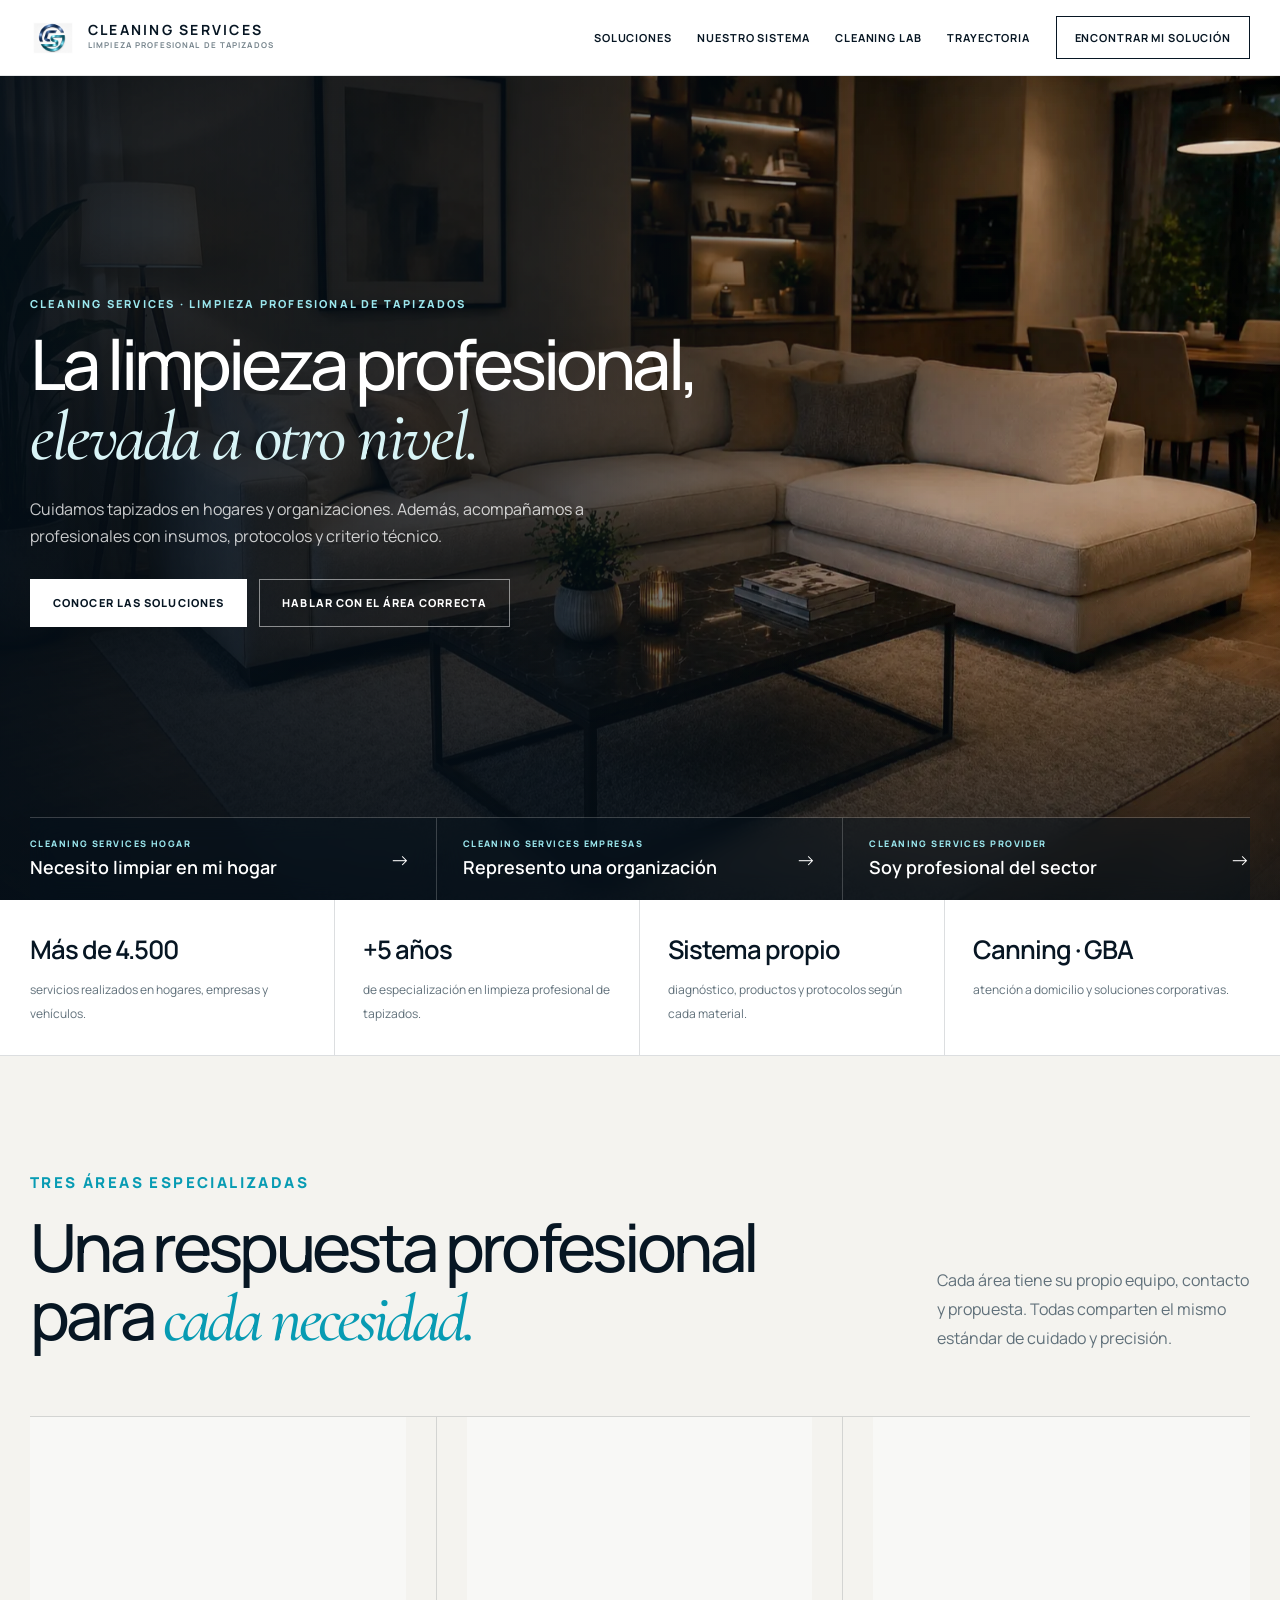
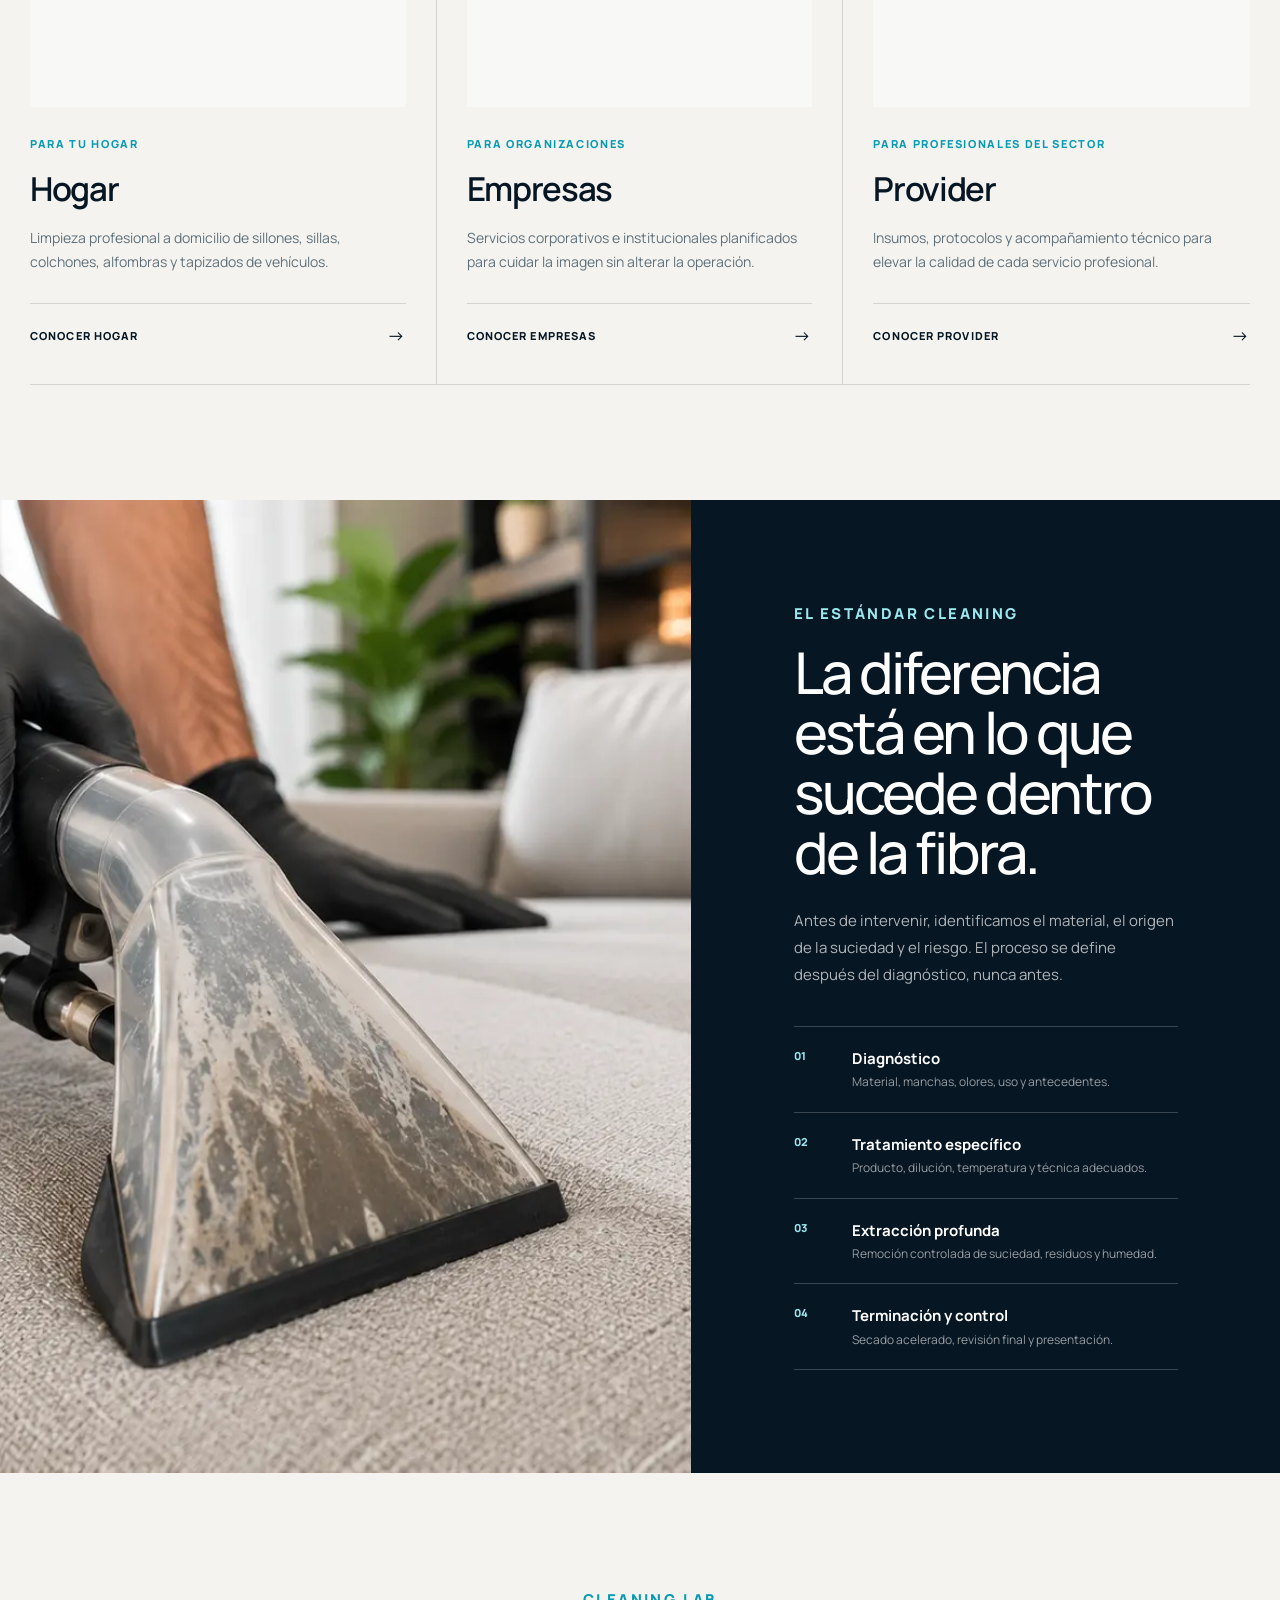
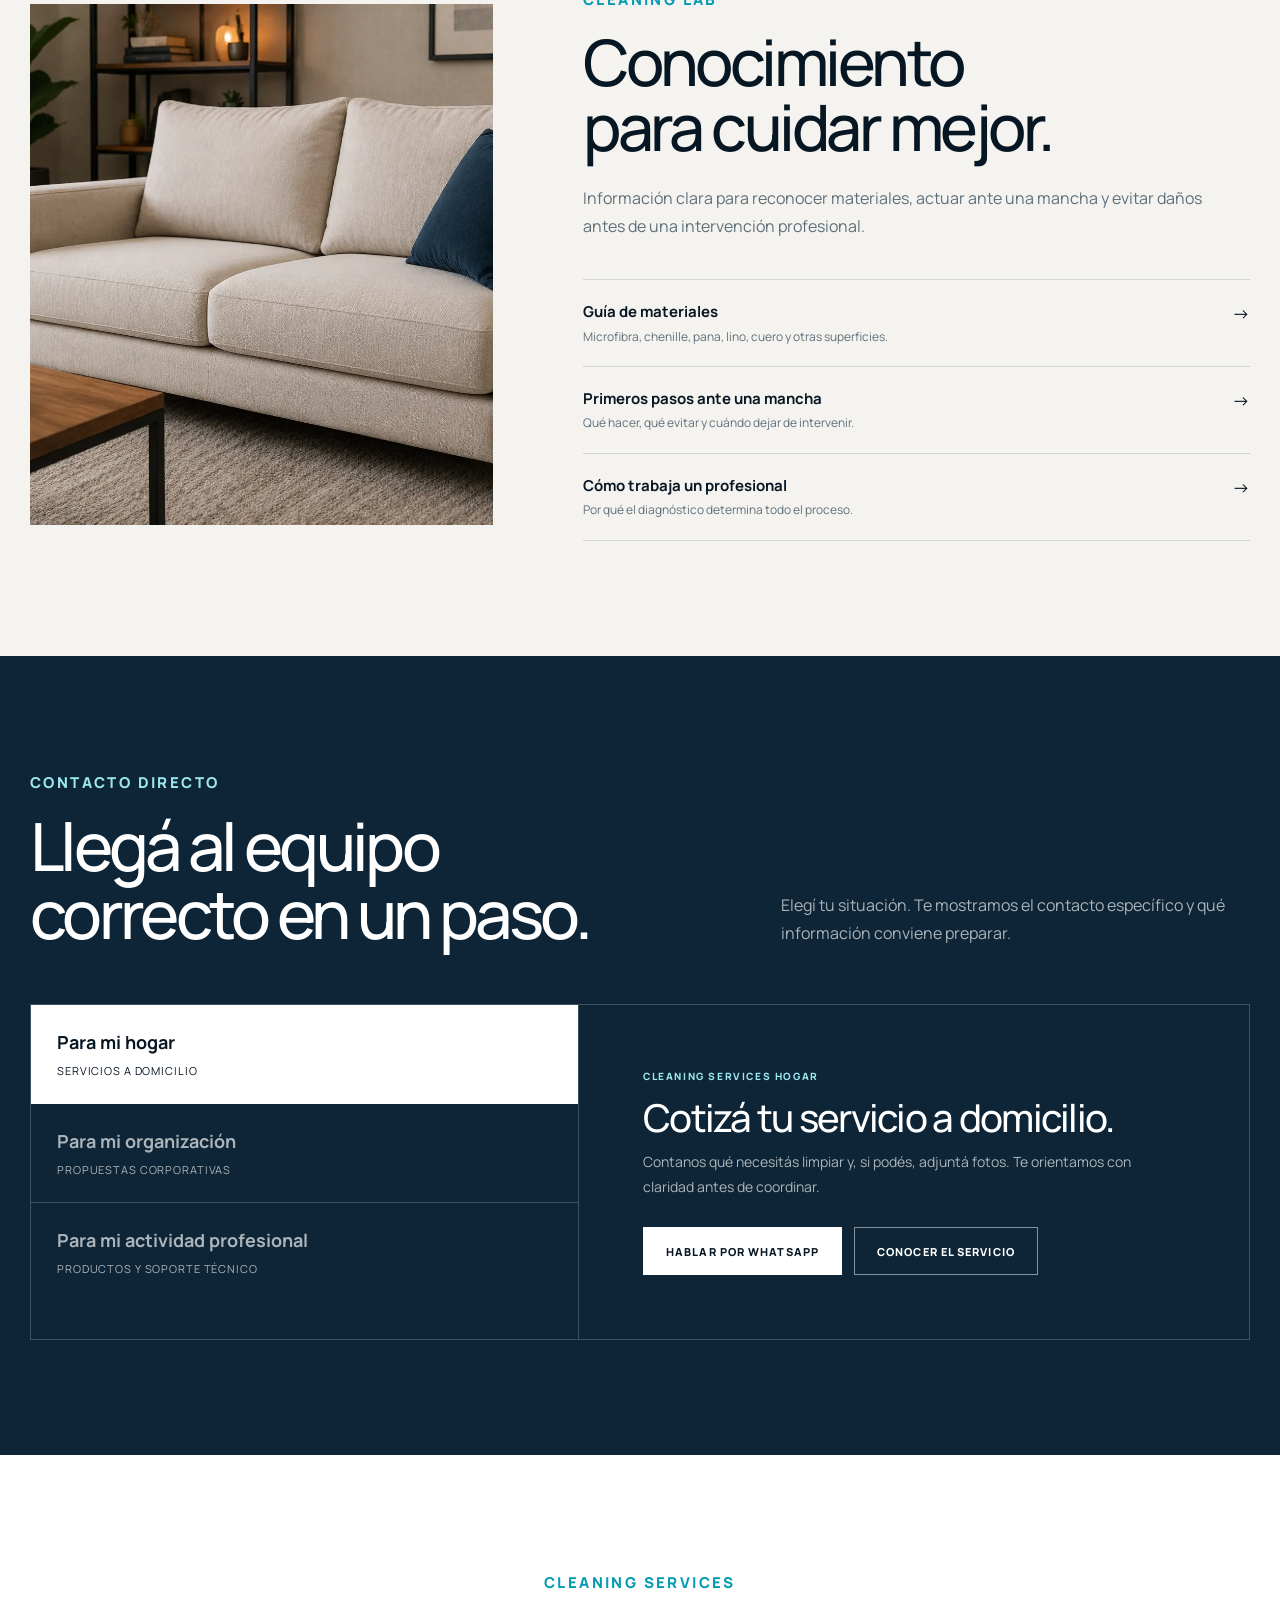
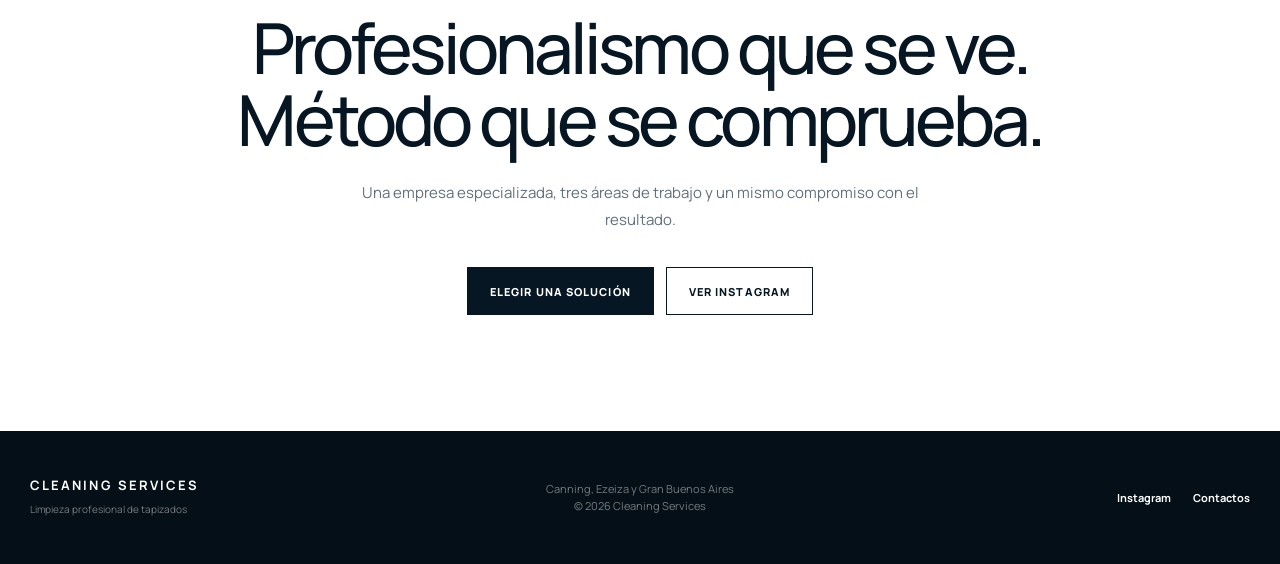
==== commit b677bee7: "Refina la portada con una dirección editorial premium" ====
--- a/index.html
+++ b/index.html
@@ -3,735 +3,690 @@
 <head>
   <meta charset="utf-8">
   <meta name="viewport" content="width=device-width, initial-scale=1">
-  <meta name="theme-color" content="#071a2b">
-  <title>Cleaning Services | Una marca, tres soluciones profesionales</title>
-  <meta name="description" content="Cleaning Services reúne soluciones profesionales para hogares, empresas y especialistas en limpieza de tapizados.">
+  <meta name="theme-color" content="#071623">
+  <title>Cleaning Services | Hogar, empresas y profesionales</title>
+  <meta name="description" content="Cleaning Services brinda limpieza profesional de tapizados para hogares y empresas, además de insumos y soporte técnico para especialistas.">
   <meta name="robots" content="index,follow">
   <link rel="canonical" href="https://www.cleaningservices.com.ar/">
   <meta property="og:type" content="website">
   <meta property="og:locale" content="es_AR">
   <meta property="og:site_name" content="Cleaning Services">
-  <meta property="og:title" content="Cleaning Services | Una marca, tres soluciones profesionales">
-  <meta property="og:description" content="Hogar, Empresas y Provider: tres canales especializados conectados por un mismo estándar profesional.">
+  <meta property="og:title" content="Cleaning Services | La limpieza profesional, elevada a otro nivel">
+  <meta property="og:description" content="Soluciones especializadas para hogares, empresas y profesionales del sector.">
   <meta property="og:url" content="https://www.cleaningservices.com.ar/">
-  <meta property="og:image" content="https://www.cleaningservices.com.ar/assets/logo-general-original.jpg">
+  <meta property="og:image" content="https://www.cleaningservices.com.ar/assets/hero-luxury.webp">
   <meta name="twitter:card" content="summary_large_image">
-  <meta name="twitter:title" content="Cleaning Services | Una marca, tres soluciones profesionales">
-  <meta name="twitter:description" content="Soluciones profesionales para hogares, empresas y especialistas en limpieza de tapizados.">
-  <meta name="twitter:image" content="https://www.cleaningservices.com.ar/assets/logo-general-original.jpg">
   <link rel="icon" href="assets/simbolo-general.jpg" type="image/jpeg">
   <link rel="preconnect" href="https://fonts.googleapis.com">
   <link rel="preconnect" href="https://fonts.gstatic.com" crossorigin>
-  <link href="https://fonts.googleapis.com/css2?family=Manrope:wght@400;500;600;700;800&family=DM+Serif+Display:ital@0;1&display=swap" rel="stylesheet">
+  <link href="https://fonts.googleapis.com/css2?family=Cormorant+Garamond:ital,wght@1,500&family=Manrope:wght@400;500;600;700;800&display=swap" rel="stylesheet">
   <script type="application/ld+json">
     {
       "@context": "https://schema.org",
       "@type": "Organization",
       "name": "Cleaning Services",
       "url": "https://www.cleaningservices.com.ar/",
-      "logo": "https://www.cleaningservices.com.ar/assets/simbolo-general.jpg",
-      "description": "Soluciones profesionales para hogares, empresas y especialistas en limpieza de tapizados.",
+      "logo": "https://www.cleaningservices.com.ar/assets/logo-general-oficial.webp",
       "sameAs": ["https://www.instagram.com/cleaningcanning"],
-      "department": [
-        {
-          "@type": "Organization",
-          "name": "Cleaning Services Hogar",
-          "contactPoint": {
-            "@type": "ContactPoint",
-            "telephone": "+54 9 11 5881-7248",
-            "contactType": "Atención Hogar",
-            "availableLanguage": "es"
-          }
-        },
-        {
-          "@type": "Organization",
-          "name": "Cleaning Services Empresas",
-          "contactPoint": {
-            "@type": "ContactPoint",
-            "telephone": "+54 9 11 6639-5037",
-            "contactType": "Atención Empresas",
-            "availableLanguage": "es"
-          }
-        },
-        {
-          "@type": "Organization",
-          "name": "Cleaning Services Provider",
-          "contactPoint": {
-            "@type": "ContactPoint",
-            "telephone": "+54 9 11 6011-4067",
-            "contactType": "Atención Provider",
-            "availableLanguage": "es"
-          }
-        }
-      ]
+      "areaServed": ["Canning", "Ezeiza", "Gran Buenos Aires"],
+      "description": "Limpieza profesional de tapizados para hogares y empresas, e insumos técnicos para especialistas."
     }
   </script>
   <style>
     :root {
-      --ink: #071a2b;
-      --navy: #0a2b48;
-      --navy-2: #0e3a5c;
-      --teal: #079ab5;
-      --cyan: #22c2d6;
-      --steel: #69818e;
-      --paper: #f5f7f6;
+      --ink: #071623;
+      --ink-soft: #10283a;
+      --paper: #f4f3ef;
       --white: #ffffff;
-      --line: rgba(7, 26, 43, .12);
-      --muted: #526470;
-      --shadow: 0 24px 80px rgba(7, 26, 43, .12);
-      --radius: 28px;
-      --container: min(1200px, calc(100% - 48px));
-    }
-
-    * { box-sizing: border-box; }
+      --silver: #d8dfe2;
+      --muted: #60707a;
+      --accent: #079bb3;
+      --accent-light: #9be7ee;
+      --line: rgba(7, 22, 35, .14);
+      --line-light: rgba(255, 255, 255, .2);
+      --header-h: 76px;
+      --container: 1220px;
+      --sans: "Manrope", Arial, sans-serif;
+      --serif: "Cormorant Garamond", Georgia, serif;
+    }
+
+    *, *::before, *::after { box-sizing: border-box; }
     html { scroll-behavior: smooth; }
     body {
       margin: 0;
-      overflow-x: hidden;
       background: var(--paper);
       color: var(--ink);
-      font-family: "Manrope", sans-serif;
+      font-family: var(--sans);
       -webkit-font-smoothing: antialiased;
+      line-height: 1.55;
     }
     body.menu-open { overflow: hidden; }
+    img { display: block; max-width: 100%; }
     a { color: inherit; text-decoration: none; }
     button { font: inherit; }
-    img { max-width: 100%; display: block; }
-    .container { width: var(--container); margin-inline: auto; }
+    .container { width: min(var(--container), calc(100% - 56px)); margin-inline: auto; }
     .sr-only {
-      position: absolute;
-      width: 1px;
-      height: 1px;
-      padding: 0;
-      margin: -1px;
-      overflow: hidden;
-      clip: rect(0, 0, 0, 0);
-      white-space: nowrap;
-      border: 0;
+      position: absolute; width: 1px; height: 1px; padding: 0; margin: -1px;
+      overflow: hidden; clip: rect(0,0,0,0); white-space: nowrap; border: 0;
     }
 
     .site-header {
-      position: fixed;
-      inset: 0 0 auto;
-      z-index: 50;
-      border-bottom: 1px solid rgba(255, 255, 255, .10);
-      background: rgba(7, 26, 43, .82);
-      backdrop-filter: blur(18px);
-      transition: background .25s ease, box-shadow .25s ease;
-    }
-    .site-header.is-scrolled {
-      background: rgba(7, 26, 43, .96);
-      box-shadow: 0 12px 32px rgba(0, 0, 0, .16);
+      position: sticky;
+      top: 0;
+      z-index: 100;
+      height: var(--header-h);
+      background: rgba(255, 255, 255, .96);
+      border-bottom: 1px solid rgba(7, 22, 35, .1);
+      backdrop-filter: blur(16px);
     }
     .header-row {
-      min-height: 76px;
+      height: 100%;
       display: flex;
       align-items: center;
       justify-content: space-between;
       gap: 28px;
     }
     .brand {
-      display: inline-flex;
+      display: flex;
       align-items: center;
-      gap: 13px;
-      color: var(--white);
-    }
-    .brand-symbol {
-      width: 42px;
-      height: 42px;
-      flex: none;
-      overflow: hidden;
-      border-radius: 50%;
-      background: var(--white);
-      box-shadow: 0 0 0 1px rgba(255, 255, 255, .20);
-    }
-    .brand-symbol img { width: 100%; height: 100%; object-fit: cover; }
-    .brand-copy { display: grid; line-height: 1; }
+      gap: 12px;
+      min-width: 0;
+    }
+    .brand img {
+      width: 46px;
+      height: 46px;
+      object-fit: contain;
+      mix-blend-mode: multiply;
+    }
+    .brand-copy { display: grid; gap: 2px; }
     .brand-copy strong {
-      font-size: 15px;
+      font-size: 14px;
       letter-spacing: .16em;
-      font-weight: 800;
+      line-height: 1;
     }
     .brand-copy span {
-      margin-top: 6px;
-      color: rgba(255, 255, 255, .58);
       font-size: 8px;
-      letter-spacing: .24em;
+      font-weight: 700;
+      letter-spacing: .14em;
+      color: #77858d;
       text-transform: uppercase;
     }
-    .desktop-nav { display: flex; align-items: center; gap: 26px; }
+    .desktop-nav { display: flex; align-items: center; gap: clamp(18px, 2vw, 34px); }
     .desktop-nav > a {
-      color: rgba(255, 255, 255, .72);
-      font-size: 12px;
+      position: relative;
+      font-size: 11px;
       font-weight: 700;
       letter-spacing: .08em;
       text-transform: uppercase;
-      transition: color .2s ease;
-    }
-    .desktop-nav > a:hover { color: var(--white); }
-    .nav-cta {
-      display: inline-flex;
-      align-items: center;
-      justify-content: center;
-      min-height: 42px;
-      padding: 0 18px;
-      border: 1px solid rgba(34, 194, 214, .54);
-      border-radius: 999px;
-      background: rgba(34, 194, 214, .10);
-      color: #8eeaf4 !important;
-    }
+    }
+    .desktop-nav > a:not(.header-cta)::after {
+      content: "";
+      position: absolute;
+      left: 0;
+      right: 100%;
+      bottom: -8px;
+      height: 1px;
+      background: var(--ink);
+      transition: right .25s ease;
+    }
+    .desktop-nav > a:hover::after { right: 0; }
+    .header-cta {
+      padding: 12px 18px;
+      border: 1px solid var(--ink);
+      transition: background .25s ease, color .25s ease;
+    }
+    .header-cta:hover { background: var(--ink); color: var(--white); }
     .menu-toggle {
       display: none;
       width: 44px;
       height: 44px;
-      border: 1px solid rgba(255, 255, 255, .16);
-      border-radius: 12px;
+      border: 0;
       background: transparent;
-      color: white;
+      padding: 11px 8px;
       cursor: pointer;
     }
-    .menu-toggle span {
+    .menu-toggle span:not(.sr-only) {
       display: block;
-      width: 19px;
-      height: 2px;
-      margin: 4px auto;
-      border-radius: 99px;
-      background: currentColor;
-      transition: .2s ease;
-    }
+      height: 1px;
+      margin: 6px 0;
+      background: var(--ink);
+      transition: transform .25s ease, opacity .25s ease;
+    }
+    .menu-toggle[aria-expanded="true"] span:nth-child(1) { transform: translateY(7px) rotate(45deg); }
+    .menu-toggle[aria-expanded="true"] span:nth-child(2) { opacity: 0; }
+    .menu-toggle[aria-expanded="true"] span:nth-child(3) { transform: translateY(-7px) rotate(-45deg); }
     .mobile-nav {
+      position: fixed;
+      inset: var(--header-h) 0 0;
+      z-index: 90;
       display: none;
-      position: fixed;
-      inset: 76px 0 0;
-      z-index: 49;
-      padding: 32px 24px;
-      background: rgba(7, 26, 43, .985);
-      color: white;
-    }
-    .mobile-nav.is-open { display: grid; align-content: start; gap: 4px; }
+      padding: 34px 28px;
+      background: var(--white);
+    }
+    .mobile-nav.is-open { display: grid; align-content: start; }
     .mobile-nav a {
-      padding: 18px 4px;
-      border-bottom: 1px solid rgba(255, 255, 255, .10);
-      font-size: 18px;
-      font-weight: 700;
+      padding: 18px 0;
+      border-bottom: 1px solid var(--line);
+      font-size: 20px;
+      font-weight: 600;
+    }
+    .mobile-nav small {
+      display: block;
+      margin-top: 4px;
+      color: var(--muted);
+      font-size: 11px;
+      font-weight: 600;
+      letter-spacing: .08em;
+      text-transform: uppercase;
     }
 
     .hero {
       position: relative;
+      min-height: calc(100svh - var(--header-h));
+      overflow: hidden;
       isolation: isolate;
-      min-height: 820px;
-      display: grid;
-      align-items: center;
-      overflow: hidden;
-      background:
-        radial-gradient(circle at 78% 42%, rgba(31, 197, 216, .22), transparent 26%),
-        linear-gradient(132deg, #061725 0%, #0a2945 53%, #0c3d57 100%);
       color: var(--white);
+      background: var(--ink);
     }
     .hero::before {
       content: "";
       position: absolute;
       inset: 0;
       z-index: -2;
-      opacity: .18;
-      background-image:
-        linear-gradient(rgba(255,255,255,.06) 1px, transparent 1px),
-        linear-gradient(90deg, rgba(255,255,255,.06) 1px, transparent 1px);
-      background-size: 64px 64px;
-      mask-image: linear-gradient(to right, transparent, black 38%, black 75%, transparent);
+      background: url("assets/hero-luxury.webp") center 58% / cover no-repeat;
+      transform: scale(1.015);
+      animation: heroDrift 14s ease-out both;
     }
     .hero::after {
       content: "";
       position: absolute;
-      right: -14%;
-      top: 6%;
+      inset: 0;
       z-index: -1;
-      width: 660px;
-      height: 660px;
-      border: 1px solid rgba(255, 255, 255, .09);
-      border-radius: 50%;
-      box-shadow: 0 0 0 90px rgba(255,255,255,.018), 0 0 0 180px rgba(255,255,255,.012);
-    }
-    .hero-layout {
-      display: grid;
-      grid-template-columns: 1.02fr .98fr;
-      align-items: center;
-      gap: 48px;
-      padding: 150px 0 92px;
-    }
-    .eyebrow {
+      background:
+        linear-gradient(90deg, rgba(4, 14, 23, .92) 0%, rgba(4, 14, 23, .72) 42%, rgba(4, 14, 23, .22) 72%, rgba(4, 14, 23, .1) 100%),
+        linear-gradient(0deg, rgba(4, 14, 23, .72) 0%, transparent 38%);
+    }
+    @keyframes heroDrift {
+      from { transform: scale(1.07); }
+      to { transform: scale(1.015); }
+    }
+    .hero-inner {
+      min-height: calc(100svh - var(--header-h));
+      display: grid;
+      grid-template-rows: 1fr auto;
+      padding-top: clamp(38px, 7vh, 78px);
+    }
+    .hero-copy {
+      display: grid;
+      align-content: center;
+      justify-items: start;
+      max-width: 780px;
+      padding-bottom: 34px;
+    }
+    .hero-kicker {
+      margin: 0 0 18px;
+      font-size: 11px;
+      font-weight: 800;
+      letter-spacing: .2em;
+      text-transform: uppercase;
+      color: var(--accent-light);
+    }
+    .hero h1 {
+      max-width: 780px;
+      margin: 0;
+      font-size: clamp(48px, 5.45vw, 82px);
+      font-weight: 500;
+      letter-spacing: -.055em;
+      line-height: .98;
+      text-wrap: balance;
+    }
+    .hero h1 span {
+      color: #d8f4f6;
+      font-family: var(--serif);
+      font-weight: 500;
+      font-style: italic;
+      letter-spacing: -.035em;
+    }
+    .hero-lead {
+      max-width: 640px;
+      margin: 25px 0 0;
+      color: rgba(255,255,255,.78);
+      font-size: clamp(15px, 1.25vw, 18px);
+      line-height: 1.7;
+    }
+    .hero-actions { display: flex; flex-wrap: wrap; gap: 12px; margin-top: 28px; }
+    .button {
       display: inline-flex;
       align-items: center;
-      gap: 10px;
-      margin-bottom: 24px;
-      color: #85e6ef;
+      justify-content: center;
+      min-height: 48px;
+      padding: 0 22px;
+      border: 1px solid transparent;
       font-size: 11px;
       font-weight: 800;
-      letter-spacing: .20em;
+      letter-spacing: .1em;
       text-transform: uppercase;
-    }
-    .eyebrow::before {
-      content: "";
-      width: 34px;
-      height: 1px;
-      background: currentColor;
-    }
-    .hero h1 {
-      max-width: 700px;
+      transition: transform .25s ease, background .25s ease, color .25s ease, border-color .25s ease;
+    }
+    .button:hover { transform: translateY(-2px); }
+    .button-light { background: var(--white); color: var(--ink); }
+    .button-outline { border-color: rgba(255,255,255,.5); color: var(--white); }
+    .button-dark { background: var(--ink); color: var(--white); }
+    .button-line { border-color: var(--ink); color: var(--ink); }
+    .button-line:hover { background: var(--ink); color: var(--white); }
+    .hero-routes {
+      display: grid;
+      grid-template-columns: repeat(3, 1fr);
+      border-top: 1px solid var(--line-light);
+    }
+    .hero-route {
+      display: grid;
+      grid-template-columns: 1fr auto;
+      gap: 8px 18px;
+      align-items: center;
+      min-height: 82px;
+      padding: 16px 26px;
+      border-right: 1px solid var(--line-light);
+      background: rgba(5, 18, 29, .48);
+      backdrop-filter: blur(12px);
+      transition: background .25s ease;
+    }
+    .hero-route:first-child { padding-left: 0; }
+    .hero-route:last-child { border-right: 0; padding-right: 0; }
+    .hero-route:hover { background: rgba(5, 18, 29, .75); }
+    .hero-route small {
+      display: block;
+      color: var(--accent-light);
+      font-size: 9px;
+      font-weight: 800;
+      letter-spacing: .16em;
+      text-transform: uppercase;
+    }
+    .hero-route strong {
+      display: block;
+      margin-top: 3px;
+      font-size: clamp(14px, 1.4vw, 19px);
+      font-weight: 600;
+    }
+    .hero-route i { font-size: 20px; font-style: normal; font-weight: 300; }
+
+    .proof {
+      background: var(--white);
+      border-bottom: 1px solid var(--line);
+    }
+    .proof-grid { display: grid; grid-template-columns: repeat(4, 1fr); }
+    .proof-item {
+      min-height: 138px;
+      padding: 30px 28px;
+      border-right: 1px solid var(--line);
+    }
+    .proof-item:first-child { padding-left: 0; }
+    .proof-item:last-child { border-right: 0; padding-right: 0; }
+    .proof-item strong {
+      display: block;
+      margin-bottom: 6px;
+      font-size: clamp(23px, 2vw, 32px);
+      font-weight: 600;
+      letter-spacing: -.04em;
+    }
+    .proof-item span { color: var(--muted); font-size: 12px; line-height: 1.65; }
+
+    .section { padding: clamp(82px, 9vw, 142px) 0; }
+    .section-label {
+      display: block;
+      margin-bottom: 18px;
+      color: var(--accent);
+      font-size: 15px;
+      font-weight: 800;
+      letter-spacing: .16em;
+      text-transform: uppercase;
+    }
+    .section-heading {
+      max-width: 900px;
       margin: 0;
-      font-size: clamp(54px, 6vw, 86px);
-      line-height: .98;
+      font-size: clamp(42px, 5.2vw, 74px);
+      font-weight: 500;
       letter-spacing: -.055em;
-    }
-    .hero h1 em {
-      display: block;
-      color: #9feaf0;
-      font-family: "DM Serif Display", serif;
-      font-weight: 400;
-      letter-spacing: -.02em;
-    }
-    .hero-lead {
-      max-width: 610px;
-      margin: 28px 0 0;
-      color: rgba(255, 255, 255, .72);
-      font-size: 17px;
-      line-height: 1.75;
-    }
-    .hero-actions { display: flex; flex-wrap: wrap; gap: 12px; margin-top: 34px; }
-    .button {
-      display: inline-flex;
-      min-height: 52px;
-      align-items: center;
-      justify-content: center;
-      gap: 11px;
-      padding: 0 23px;
-      border: 1px solid transparent;
-      border-radius: 999px;
-      font-size: 12px;
-      font-weight: 800;
-      letter-spacing: .08em;
-      text-transform: uppercase;
-      transition: transform .2s ease, background .2s ease, border-color .2s ease;
-    }
-    .button:hover { transform: translateY(-2px); }
-    .button-primary { background: linear-gradient(135deg, var(--cyan), var(--teal)); color: #041825; box-shadow: 0 16px 36px rgba(8, 178, 201, .26); }
-    .button-ghost { border-color: rgba(255, 255, 255, .20); background: rgba(255, 255, 255, .05); color: white; }
-    .button-ghost:hover { background: rgba(255,255,255,.10); border-color: rgba(255,255,255,.35); }
-    .hero-note { display: flex; align-items: center; gap: 10px; margin-top: 28px; color: rgba(255,255,255,.46); font-size: 11px; }
-    .hero-note span { width: 7px; height: 7px; border-radius: 50%; background: #60d8e3; box-shadow: 0 0 0 6px rgba(96, 216, 227, .09); }
-
-    .identity-stage {
-      position: relative;
-      min-height: 580px;
-      display: grid;
-      place-items: center;
-    }
-    .identity-glow {
-      position: absolute;
-      width: 470px;
-      height: 470px;
-      border-radius: 50%;
-      background: radial-gradient(circle, rgba(58, 211, 224, .20), rgba(20, 108, 134, .04) 55%, transparent 72%);
-      filter: blur(3px);
-    }
-    .master-mark {
-      position: relative;
-      z-index: 2;
-      width: min(390px, 75vw);
-      aspect-ratio: 1;
-      display: grid;
-      place-items: center;
-      overflow: hidden;
-      border: 1px solid rgba(255, 255, 255, .18);
-      border-radius: 50%;
-      background: rgba(255, 255, 255, .97);
-      box-shadow: 0 42px 110px rgba(0, 0, 0, .34);
-    }
-    .master-mark::after {
-      content: "";
-      position: absolute;
-      inset: 12px;
-      border: 1px solid rgba(7, 26, 43, .08);
-      border-radius: inherit;
-    }
-    .master-mark img { width: 90%; height: 90%; object-fit: contain; }
-    .orbit {
-      position: absolute;
-      z-index: 3;
-      display: flex;
-      align-items: center;
-      gap: 9px;
-      padding: 10px 14px;
-      border: 1px solid rgba(255, 255, 255, .16);
-      border-radius: 999px;
-      background: rgba(4, 20, 34, .66);
-      backdrop-filter: blur(12px);
-      color: white;
-      font-size: 10px;
-      font-weight: 800;
-      letter-spacing: .12em;
-      text-transform: uppercase;
-      box-shadow: 0 14px 36px rgba(0, 0, 0, .18);
-      animation: float 5s ease-in-out infinite;
-    }
-    .orbit-shape { width: 16px; height: 16px; border: 2px solid #67dce7; }
-    .orbit-hogar { left: 0; top: 22%; }
-    .orbit-hogar .orbit-shape { border-radius: 50%; }
-    .orbit-empresas { right: 0; top: 43%; animation-delay: -1.4s; }
-    .orbit-provider { left: 9%; bottom: 13%; animation-delay: -2.7s; }
-    .orbit-provider .orbit-shape { width: 0; height: 0; border: 0; border-left: 9px solid transparent; border-right: 9px solid transparent; border-bottom: 16px solid #67dce7; }
-    @keyframes float { 0%, 100% { transform: translateY(0); } 50% { transform: translateY(-8px); } }
-
-    .trust-strip {
-      position: relative;
-      z-index: 6;
-      margin-top: -38px;
-    }
-    .trust-panel {
-      display: grid;
-      grid-template-columns: repeat(4, 1fr);
-      overflow: hidden;
-      border: 1px solid var(--line);
-      border-radius: 22px;
-      background: rgba(255, 255, 255, .95);
-      box-shadow: var(--shadow);
-    }
-    .trust-item { padding: 24px 28px; }
-    .trust-item + .trust-item { border-left: 1px solid var(--line); }
-    .trust-item strong { display: block; font-size: 22px; line-height: 1; letter-spacing: -.03em; }
-    .trust-item span { display: block; margin-top: 8px; color: var(--muted); font-size: 11px; line-height: 1.45; }
-
-    .section { padding: 112px 0; }
-    .section-kicker {
-      display: block;
-      margin-bottom: 15px;
-      color: var(--teal);
-      font-size: 10px;
-      font-weight: 800;
-      letter-spacing: .20em;
-      text-transform: uppercase;
-    }
-    .section-title {
-      max-width: 820px;
-      margin: 0;
-      font-size: clamp(38px, 4.8vw, 64px);
-      line-height: 1.05;
-      letter-spacing: -.055em;
-    }
-    .section-title em { color: var(--teal); font-family: "DM Serif Display", serif; font-weight: 400; letter-spacing: -.02em; }
-    .section-intro {
-      max-width: 680px;
-      margin: 20px 0 0;
+      line-height: 1.02;
+      text-wrap: balance;
+    }
+    .section-heading em {
+      color: var(--accent);
+      font-family: var(--serif);
+      font-weight: 500;
+      font-style: italic;
+    }
+    .section-lead {
+      max-width: 660px;
+      margin: 24px 0 0;
       color: var(--muted);
       font-size: 16px;
       line-height: 1.8;
     }
-
-    .channels-head { display: flex; align-items: end; justify-content: space-between; gap: 40px; margin-bottom: 48px; }
-    .channels-head .section-intro { max-width: 420px; margin: 0 0 6px; }
-    .channels-grid { display: grid; grid-template-columns: repeat(3, 1fr); gap: 18px; perspective: 1200px; }
-    .channel-card {
-      position: relative;
-      min-height: 600px;
+    .units-head {
+      display: grid;
+      grid-template-columns: 1.45fr .55fr;
+      gap: 80px;
+      align-items: end;
+      margin-bottom: 64px;
+    }
+    .units-head .section-lead { margin: 0; }
+    .units-grid {
+      display: grid;
+      grid-template-columns: repeat(3, 1fr);
+      border-top: 1px solid var(--line);
+      border-bottom: 1px solid var(--line);
+    }
+    .unit {
+      display: grid;
+      grid-template-rows: 290px 1fr;
+      padding: 0 30px 34px;
+      border-right: 1px solid var(--line);
+    }
+    .unit:first-child { padding-left: 0; }
+    .unit:last-child { padding-right: 0; border-right: 0; }
+    .unit-logo {
+      display: flex;
+      align-items: center;
+      justify-content: center;
+      padding: 20px 4px 10px;
+      overflow: hidden;
+      background: #f8f8f6;
+    }
+    .unit-logo img {
+      width: 100%;
+      height: 100%;
+      object-fit: contain;
+      mix-blend-mode: multiply;
+      filter: saturate(.94) contrast(1.02);
+      transition: transform .55s cubic-bezier(.2,.8,.2,1);
+    }
+    .unit:hover .unit-logo img { transform: scale(1.025); }
+    .unit-copy {
       display: flex;
       flex-direction: column;
-      overflow: hidden;
-      padding: 22px;
-      border: 1px solid var(--line);
-      border-radius: var(--radius);
-      background: var(--white);
-      box-shadow: 0 20px 70px rgba(7, 26, 43, .08);
-      transition: border-color .25s ease, box-shadow .25s ease, transform .18s ease;
-      transform-style: preserve-3d;
-    }
-    .channel-card:hover { border-color: rgba(7, 154, 181, .42); box-shadow: 0 28px 90px rgba(7, 26, 43, .15); }
-    .channel-visual {
-      position: relative;
-      height: 280px;
-      display: grid;
-      place-items: center;
-      overflow: hidden;
-      border-radius: 21px;
-      background: linear-gradient(145deg, #f9fbfa, #edf3f3);
-    }
-    .channel-visual::before {
-      content: "";
-      position: absolute;
-      width: 230px;
-      height: 230px;
-      border: 1px solid rgba(7, 154, 181, .16);
-    }
-    .channel-card[data-shape="circle"] .channel-visual::before { border-radius: 50%; box-shadow: 0 0 0 34px rgba(7,154,181,.025); }
-    .channel-card[data-shape="square"] .channel-visual::before { border-radius: 18px; transform: rotate(4deg); box-shadow: 0 0 0 34px rgba(7,154,181,.025); }
-    .channel-card[data-shape="triangle"] .channel-visual::before {
-      width: 0;
-      height: 0;
+      padding-top: 28px;
+    }
+    .unit-audience {
+      color: var(--accent);
+      font-size: 11px;
+      font-weight: 800;
+      letter-spacing: .15em;
+      text-transform: uppercase;
+    }
+    .unit h3 {
+      margin: 10px 0 12px;
+      font-size: 33px;
+      font-weight: 600;
+      letter-spacing: -.04em;
+    }
+    .unit p { margin: 0 0 28px; color: var(--muted); font-size: 14px; line-height: 1.75; }
+    .text-link {
+      display: inline-flex;
+      align-items: center;
+      justify-content: space-between;
+      gap: 20px;
+      margin-top: auto;
+      padding-top: 18px;
+      border-top: 1px solid var(--line);
+      font-size: 11px;
+      font-weight: 800;
+      letter-spacing: .1em;
+      text-transform: uppercase;
+    }
+    .text-link span { font-size: 18px; font-weight: 400; transition: transform .25s ease; }
+    .text-link:hover span { transform: translateX(5px); }
+
+    .standard { padding: 0; background: var(--ink); color: var(--white); }
+    .standard-grid {
+      display: grid;
+      grid-template-columns: 1.08fr .92fr;
+      min-height: 760px;
+    }
+    .standard-media { min-height: 620px; overflow: hidden; }
+    .standard-media img { width: 100%; height: 100%; object-fit: cover; }
+    .standard-copy {
+      display: flex;
+      flex-direction: column;
+      justify-content: center;
+      padding: clamp(64px, 8vw, 120px);
+    }
+    .standard-copy .section-label { color: var(--accent-light); }
+    .standard-copy h2 {
+      margin: 0;
+      font-size: clamp(42px, 4.5vw, 68px);
+      font-weight: 500;
+      letter-spacing: -.05em;
+      line-height: 1.04;
+    }
+    .standard-copy > p {
+      margin: 24px 0 38px;
+      color: rgba(255,255,255,.68);
+      font-size: 15px;
+      line-height: 1.8;
+    }
+    .standard-list { border-top: 1px solid var(--line-light); }
+    .standard-item {
+      display: grid;
+      grid-template-columns: 40px 1fr;
+      gap: 18px;
+      padding: 20px 0;
+      border-bottom: 1px solid var(--line-light);
+    }
+    .standard-item span { color: var(--accent-light); font-size: 11px; font-weight: 800; }
+    .standard-item strong { display: block; margin-bottom: 3px; font-size: 15px; }
+    .standard-item p { margin: 0; color: rgba(255,255,255,.58); font-size: 12px; }
+
+    .lab-grid {
+      display: grid;
+      grid-template-columns: .82fr 1.18fr;
+      gap: clamp(48px, 7vw, 108px);
+      align-items: center;
+    }
+    .lab-media { aspect-ratio: 4 / 4.5; overflow: hidden; }
+    .lab-media img { width: 100%; height: 100%; object-fit: cover; transition: transform .8s ease; }
+    .lab-media:hover img { transform: scale(1.025); }
+    .lab-copy .section-heading { font-size: clamp(42px, 5vw, 72px); }
+    .lab-links { margin-top: 38px; border-top: 1px solid var(--line); }
+    .lab-link {
+      display: grid;
+      grid-template-columns: 1fr auto;
+      gap: 18px;
+      padding: 20px 0;
+      border-bottom: 1px solid var(--line);
+    }
+    .lab-link strong { display: block; font-size: 15px; }
+    .lab-link small { display: block; margin-top: 4px; color: var(--muted); font-size: 12px; }
+    .lab-link span { font-size: 18px; }
+
+    .advisor { background: #0d2536; color: var(--white); }
+    .advisor-head {
+      display: grid;
+      grid-template-columns: 1fr .7fr;
+      gap: 80px;
+      align-items: end;
+      margin-bottom: 56px;
+    }
+    .advisor .section-label { color: var(--accent-light); }
+    .advisor .section-lead { margin: 0; color: rgba(255,255,255,.65); }
+    .advisor-panel {
+      display: grid;
+      grid-template-columns: .9fr 1.1fr;
+      border: 1px solid var(--line-light);
+    }
+    .advisor-options { border-right: 1px solid var(--line-light); }
+    .advisor-option {
+      width: 100%;
+      padding: 24px 26px;
       border: 0;
-      border-left: 136px solid transparent;
-      border-right: 136px solid transparent;
-      border-bottom: 238px solid rgba(7,154,181,.055);
-      transform: translateY(-12px);
-    }
-    .channel-visual img { position: relative; z-index: 2; width: 230px; height: 230px; object-fit: contain; mix-blend-mode: multiply; }
-    .channel-body { flex: 1; display: flex; flex-direction: column; padding: 28px 8px 6px; }
-    .channel-number { color: var(--teal); font-size: 9px; font-weight: 800; letter-spacing: .18em; text-transform: uppercase; }
-    .channel-body h3 { margin: 13px 0 12px; font-size: 35px; line-height: 1; letter-spacing: -.05em; }
-    .channel-body p { margin: 0; color: var(--muted); font-size: 14px; line-height: 1.72; }
-    .channel-tags { display: flex; flex-wrap: wrap; gap: 7px; margin: 21px 0 0; }
-    .channel-tags span { padding: 7px 10px; border: 1px solid var(--line); border-radius: 999px; color: #425967; font-size: 9px; font-weight: 700; }
-    .channel-link { display: flex; align-items: center; justify-content: space-between; margin-top: auto; padding-top: 28px; color: var(--ink); font-size: 11px; font-weight: 800; letter-spacing: .09em; text-transform: uppercase; }
-    .channel-link i { width: 38px; height: 38px; display: grid; place-items: center; border-radius: 50%; background: var(--ink); color: white; font-style: normal; transition: transform .2s ease, background .2s ease; }
-    .channel-card:hover .channel-link i { transform: translateX(3px); background: var(--teal); }
-
-    .system-section {
+      border-bottom: 1px solid var(--line-light);
+      background: transparent;
+      color: rgba(255,255,255,.66);
+      text-align: left;
+      cursor: pointer;
+      transition: background .25s ease, color .25s ease;
+    }
+    .advisor-option:last-child { border-bottom: 0; }
+    .advisor-option strong { display: block; font-size: 18px; }
+    .advisor-option small { display: block; margin-top: 5px; font-size: 11px; letter-spacing: .08em; text-transform: uppercase; }
+    .advisor-option[aria-selected="true"] { background: var(--white); color: var(--ink); }
+    .advisor-result { display: flex; flex-direction: column; justify-content: center; padding: clamp(34px, 5vw, 68px); }
+    .advisor-result small { color: var(--accent-light); font-size: 10px; font-weight: 800; letter-spacing: .16em; text-transform: uppercase; }
+    .advisor-result h3 { margin: 12px 0; font-size: clamp(30px, 3vw, 48px); font-weight: 500; letter-spacing: -.045em; line-height: 1.08; }
+    .advisor-result p { max-width: 600px; margin: 0 0 28px; color: rgba(255,255,255,.66); font-size: 14px; line-height: 1.75; }
+    .advisor-actions { display: flex; flex-wrap: wrap; gap: 12px; }
+
+    .closing {
       position: relative;
       overflow: hidden;
-      background: var(--ink);
-      color: white;
-    }
-    .system-section::before {
-      content: "";
-      position: absolute;
-      left: -240px;
-      bottom: -340px;
-      width: 740px;
-      height: 740px;
-      border-radius: 50%;
-      background: radial-gradient(circle, rgba(7, 154, 181, .20), transparent 66%);
-    }
-    .system-layout { position: relative; display: grid; grid-template-columns: .9fr 1.1fr; gap: 78px; align-items: start; }
-    .system-section .section-title { color: white; }
-    .system-section .section-intro { color: rgba(255,255,255,.60); }
-    .product-stack { display: grid; gap: 10px; margin-top: 36px; }
-    .product-row {
-      display: grid;
-      grid-template-columns: 52px 1fr;
-      gap: 15px;
+      background: var(--white);
+      text-align: center;
+    }
+    .closing-inner { max-width: 900px; margin: auto; }
+    .closing h2 {
+      margin: 0;
+      font-size: clamp(42px, 5.5vw, 76px);
+      font-weight: 500;
+      letter-spacing: -.055em;
+      line-height: 1.02;
+    }
+    .closing p { max-width: 620px; margin: 24px auto 34px; color: var(--muted); font-size: 15px; line-height: 1.8; }
+    .closing-actions { display: flex; justify-content: center; flex-wrap: wrap; gap: 12px; }
+
+    .site-footer {
+      padding: 44px 0;
+      background: #050f17;
+      color: var(--white);
+    }
+    .footer-row {
+      display: grid;
+      grid-template-columns: 1fr auto 1fr;
       align-items: center;
-      padding: 16px;
-      border: 1px solid rgba(255,255,255,.10);
-      border-radius: 16px;
-      background: rgba(255,255,255,.045);
-    }
-    .product-code { width: 52px; height: 52px; display: grid; place-items: center; border-radius: 14px; background: linear-gradient(145deg, rgba(34,194,214,.22), rgba(34,194,214,.06)); color: #92e9f0; font-size: 10px; font-weight: 800; }
-    .product-row strong { display: block; font-size: 13px; }
-    .product-row span { display: block; margin-top: 4px; color: rgba(255,255,255,.48); font-size: 11px; line-height: 1.5; }
-    .process-card {
-      padding: 38px;
-      border: 1px solid rgba(255,255,255,.11);
-      border-radius: 30px;
-      background: linear-gradient(145deg, rgba(255,255,255,.075), rgba(255,255,255,.025));
-      box-shadow: 0 36px 100px rgba(0,0,0,.24);
-    }
-    .process-card > span { color: #83e5ed; font-size: 10px; font-weight: 800; letter-spacing: .16em; text-transform: uppercase; }
-    .process-card h3 { max-width: 520px; margin: 14px 0 34px; font-size: 31px; line-height: 1.14; letter-spacing: -.035em; }
-    .process-list { display: grid; }
-    .process-step { display: grid; grid-template-columns: 56px 1fr; gap: 18px; position: relative; padding: 0 0 25px; }
-    .process-step:not(:last-child)::before { content: ""; position: absolute; left: 27px; top: 50px; bottom: 2px; width: 1px; background: linear-gradient(#39c7d5, rgba(57,199,213,.10)); }
-    .step-num { width: 56px; height: 56px; display: grid; place-items: center; border: 1px solid rgba(63, 207, 220, .25); border-radius: 50%; background: rgba(38, 187, 204, .07); color: #8feaf1; font-size: 11px; font-weight: 800; }
-    .process-step h4 { margin: 6px 0 5px; font-size: 15px; }
-    .process-step p { margin: 0; color: rgba(255,255,255,.48); font-size: 12px; line-height: 1.65; }
-
-    .knowledge-grid { display: grid; grid-template-columns: 1.1fr .9fr; gap: 18px; margin-top: 48px; }
-    .knowledge-feature {
-      position: relative;
-      min-height: 520px;
-      display: flex;
-      align-items: end;
-      overflow: hidden;
-      border-radius: 30px;
-      background: #0b2942;
-      color: white;
-    }
-    .knowledge-feature img { position: absolute; inset: 0; width: 100%; height: 100%; object-fit: cover; filter: saturate(.72) contrast(1.05); }
-    .knowledge-feature::after { content: ""; position: absolute; inset: 0; background: linear-gradient(to top, rgba(4,18,30,.96), rgba(4,18,30,.20) 70%); }
-    .knowledge-copy { position: relative; z-index: 2; max-width: 630px; padding: 38px; }
-    .knowledge-copy span { color: #86e6ee; font-size: 10px; font-weight: 800; letter-spacing: .17em; text-transform: uppercase; }
-    .knowledge-copy h3 { margin: 13px 0 12px; font-size: 36px; line-height: 1.08; letter-spacing: -.045em; }
-    .knowledge-copy p { margin: 0; color: rgba(255,255,255,.66); font-size: 13px; line-height: 1.7; }
-    .knowledge-copy > a { display: inline-block; margin-top: 18px; color: #92e9f0; font-size: 9px; font-weight: 800; letter-spacing: .12em; text-transform: uppercase; }
-    .knowledge-list { display: grid; gap: 18px; }
-    .knowledge-card { display: grid; grid-template-columns: 60px 1fr; gap: 18px; align-items: start; padding: 27px; border: 1px solid var(--line); border-radius: 24px; background: white; }
-    .knowledge-icon { width: 60px; height: 60px; display: grid; place-items: center; border-radius: 18px; background: #edf8f8; color: var(--teal); font-size: 22px; }
-    .knowledge-card h4 { margin: 2px 0 7px; font-size: 18px; letter-spacing: -.025em; }
-    .knowledge-card p { margin: 0; color: var(--muted); font-size: 12px; line-height: 1.65; }
-    .knowledge-card a { display: inline-block; margin-top: 13px; color: var(--teal); font-size: 9px; font-weight: 800; letter-spacing: .12em; text-transform: uppercase; }
-
-    .explorer {
-      padding-top: 0;
-    }
-    .explorer-panel {
-      overflow: hidden;
-      border: 1px solid var(--line);
-      border-radius: 34px;
-      background: white;
-      box-shadow: var(--shadow);
-    }
-    .explorer-top { display: grid; grid-template-columns: .9fr 1.1fr; }
-    .explorer-intro { padding: 52px; background: #eef5f5; }
-    .explorer-intro h2 { margin: 0; font-size: 42px; line-height: 1.08; letter-spacing: -.05em; }
-    .explorer-intro p { margin: 18px 0 0; color: var(--muted); font-size: 14px; line-height: 1.75; }
-    .explorer-tabs { display: grid; gap: 9px; margin-top: 28px; }
-    .explorer-tab {
-      display: flex;
-      align-items: center;
-      justify-content: space-between;
-      min-height: 54px;
-      padding: 0 17px;
-      border: 1px solid var(--line);
-      border-radius: 14px;
-      background: rgba(255,255,255,.58);
-      color: var(--ink);
-      font-size: 11px;
-      font-weight: 800;
-      text-transform: uppercase;
-      cursor: pointer;
-      transition: .2s ease;
-    }
-    .explorer-tab[aria-selected="true"] { border-color: var(--teal); background: var(--ink); color: white; }
-    .explorer-result { display: flex; flex-direction: column; justify-content: center; padding: 60px; }
-    .result-shape { width: 54px; height: 54px; margin-bottom: 25px; border: 3px solid var(--teal); }
-    .result-shape.circle { border-radius: 50%; }
-    .result-shape.square { border-radius: 9px; }
-    .result-shape.triangle { width: 0; height: 0; border: 0; border-left: 28px solid transparent; border-right: 28px solid transparent; border-bottom: 52px solid var(--teal); }
-    .explorer-result small { color: var(--teal); font-size: 9px; font-weight: 800; letter-spacing: .16em; text-transform: uppercase; }
-    .explorer-result h3 { margin: 11px 0 13px; font-size: 34px; line-height: 1.08; letter-spacing: -.045em; }
-    .explorer-result p { max-width: 580px; margin: 0; color: var(--muted); font-size: 14px; line-height: 1.75; }
-    .result-actions { display: flex; flex-wrap: wrap; gap: 10px; margin-top: 27px; }
-    .result-actions .button-primary { color: #041825; }
-    .result-actions .button-ghost { border-color: var(--line); background: white; color: var(--ink); }
-
-    .final-cta { padding: 100px 0; background: linear-gradient(135deg, #061725, #0a3552); color: white; }
-    .final-layout { display: flex; align-items: center; justify-content: space-between; gap: 50px; }
-    .final-cta h2 { max-width: 750px; margin: 0; font-size: clamp(40px, 5vw, 66px); line-height: 1.02; letter-spacing: -.055em; }
-    .final-cta h2 em { color: #8de5ed; font-family: "DM Serif Display", serif; font-weight: 400; }
-    .final-actions { display: grid; gap: 10px; min-width: 245px; }
-    .final-actions .button { width: 100%; }
-
-    .site-footer { padding: 36px 0; background: #04111d; color: rgba(255,255,255,.58); }
-    .footer-row { display: flex; align-items: center; justify-content: space-between; gap: 30px; }
-    .footer-brand { color: white; font-size: 13px; font-weight: 800; letter-spacing: .15em; }
-    .footer-row p { margin: 0; font-size: 10px; line-height: 1.5; }
-    .footer-links { display: flex; gap: 18px; font-size: 10px; }
-
-    [data-reveal] { opacity: 0; transform: translateY(28px); transition: opacity .65s ease, transform .65s ease; }
-    [data-reveal].is-visible { opacity: 1; transform: none; }
+      gap: 28px;
+    }
+    .footer-brand strong { display: block; font-size: 13px; letter-spacing: .16em; }
+    .footer-brand span { color: rgba(255,255,255,.45); font-size: 10px; }
+    .footer-center { color: rgba(255,255,255,.45); font-size: 11px; text-align: center; }
+    .footer-links { display: flex; justify-content: flex-end; gap: 22px; font-size: 11px; font-weight: 700; }
+
+    [data-reveal] {
+      opacity: 0;
+      transform: translateY(22px);
+      transition: opacity .7s ease, transform .7s ease;
+    }
+    [data-reveal].visible { opacity: 1; transform: none; }
 
     @media (max-width: 1050px) {
-      .desktop-nav { gap: 16px; }
-      .desktop-nav > a { font-size: 10px; }
-      .hero-layout { grid-template-columns: 1fr .85fr; gap: 24px; }
-      .identity-stage { min-height: 500px; }
-      .master-mark { width: 330px; }
-      .orbit-hogar { left: -4%; }
-      .orbit-empresas { right: -4%; }
-      .trust-panel { grid-template-columns: 1fr 1fr; }
-      .trust-item:nth-child(3) { border-left: 0; border-top: 1px solid var(--line); }
-      .trust-item:nth-child(4) { border-top: 1px solid var(--line); }
-      .channels-grid { grid-template-columns: 1fr; }
-      .channel-card { min-height: auto; display: grid; grid-template-columns: 330px 1fr; gap: 14px; }
-      .channel-visual { height: 100%; min-height: 350px; }
-      .channel-body { padding: 28px 18px 12px; }
-      .system-layout, .knowledge-grid, .explorer-top { grid-template-columns: 1fr; }
-      .knowledge-list { grid-template-columns: 1fr 1fr; }
-    }
-
-    @media (max-width: 820px) {
-      :root { --container: min(100% - 30px, 1200px); }
       .desktop-nav { display: none; }
       .menu-toggle { display: block; }
-      .hero { min-height: auto; }
-      .hero-layout { grid-template-columns: 1fr; padding: 130px 0 100px; }
-      .hero-copy { text-align: center; }
-      .eyebrow { justify-content: center; }
-      .hero-lead { margin-inline: auto; }
-      .hero-actions { justify-content: center; }
-      .hero-note { justify-content: center; }
-      .identity-stage { min-height: 500px; }
-      .master-mark { width: 340px; }
-      .orbit-hogar { left: 3%; }
-      .orbit-empresas { right: 3%; }
-      .channels-head { display: block; }
-      .channels-head .section-intro { max-width: 640px; margin-top: 18px; }
-      .channel-card { grid-template-columns: 280px 1fr; }
-      .system-layout { gap: 45px; }
-      .final-layout { display: grid; }
-      .final-actions { width: min(100%, 440px); }
-    }
-
-    @media (max-width: 640px) {
-      .header-row { min-height: 70px; }
-      .mobile-nav { inset-block-start: 70px; }
+      .units-head, .advisor-head { grid-template-columns: 1fr; gap: 24px; }
+      .units-grid { grid-template-columns: 1fr; }
+      .unit {
+        grid-template-columns: .9fr 1.1fr;
+        grid-template-rows: auto;
+        min-height: 370px;
+        padding: 0;
+        border-right: 0;
+        border-bottom: 1px solid var(--line);
+      }
+      .unit:last-child { border-bottom: 0; }
+      .unit-logo { min-height: 360px; padding: 24px; }
+      .unit-copy { padding: 46px; }
+      .standard-grid { grid-template-columns: 1fr; }
+      .standard-media { min-height: 560px; }
+      .standard-copy { padding: 72px max(28px, calc((100vw - min(var(--container), calc(100vw - 56px))) / 2)); }
+    }
+
+    @media (max-width: 760px) {
+      :root { --header-h: 70px; }
+      .container { width: min(100% - 34px, var(--container)); }
+      .brand img { width: 40px; height: 40px; }
       .brand-copy strong { font-size: 12px; }
-      .brand-copy span { display: none; }
-      .hero-layout { padding: 115px 0 80px; }
-      .hero h1 { font-size: clamp(46px, 14vw, 64px); }
-      .hero-lead { font-size: 15px; }
-      .hero-actions { display: grid; }
-      .button { width: 100%; }
-      .identity-stage { min-height: 410px; }
-      .master-mark { width: min(290px, 76vw); }
-      .orbit { padding: 8px 10px; font-size: 8px; }
-      .orbit-hogar { left: -2%; top: 20%; }
-      .orbit-empresas { right: -2%; top: 48%; }
-      .orbit-provider { left: 3%; bottom: 7%; }
-      .trust-strip { margin-top: -28px; }
-      .trust-panel { grid-template-columns: 1fr; }
-      .trust-item + .trust-item { border-left: 0; border-top: 1px solid var(--line); }
-      .section { padding: 82px 0; }
-      .section-title { font-size: 42px; }
-      .channels-grid { gap: 14px; }
-      .channel-card { display: flex; min-height: 590px; padding: 16px; }
-      .channel-visual { min-height: 250px; height: 250px; }
-      .channel-visual::before { width: 190px; height: 190px; }
-      .channel-card[data-shape="triangle"] .channel-visual::before { border-left-width: 112px; border-right-width: 112px; border-bottom-width: 196px; }
-      .channel-visual img { width: 190px; height: 190px; }
-      .channel-body { padding: 24px 8px 8px; }
-      .channel-body h3 { font-size: 32px; }
-      .process-card { padding: 27px 20px; }
-      .process-card h3 { font-size: 26px; }
-      .knowledge-grid { margin-top: 34px; }
-      .knowledge-feature { min-height: 500px; }
-      .knowledge-copy { padding: 28px; }
-      .knowledge-copy h3 { font-size: 30px; }
-      .knowledge-list { grid-template-columns: 1fr; }
-      .knowledge-card { padding: 22px; }
-      .explorer-intro, .explorer-result { padding: 34px 24px; }
-      .explorer-intro h2 { font-size: 34px; }
-      .explorer-result h3 { font-size: 30px; }
-      .result-actions { display: grid; }
-      .final-cta { padding: 76px 0; }
-      .footer-row { display: grid; text-align: center; justify-content: center; }
+      .brand-copy span { font-size: 7px; }
+      .hero::before { background-position: 59% center; }
+      .hero::after {
+        background:
+          linear-gradient(90deg, rgba(4,14,23,.9), rgba(4,14,23,.48)),
+          linear-gradient(0deg, rgba(4,14,23,.88) 0%, transparent 58%);
+      }
+      .hero-inner { min-height: calc(100svh - var(--header-h)); padding-top: 26px; }
+      .hero-copy { align-content: start; padding-top: 26px; padding-bottom: 24px; }
+      .hero-kicker { margin-bottom: 13px; font-size: 9px; }
+      .hero h1 { font-size: clamp(42px, 12vw, 58px); line-height: .98; }
+      .hero-lead { margin-top: 18px; font-size: 14px; }
+      .hero-actions { margin-top: 20px; }
+      .button { min-height: 45px; padding: 0 17px; font-size: 10px; }
+      .hero-routes { grid-template-columns: 1fr; }
+      .hero-route, .hero-route:first-child, .hero-route:last-child {
+        min-height: 62px;
+        padding: 11px 0;
+        border-right: 0;
+        border-bottom: 1px solid var(--line-light);
+        background: transparent;
+      }
+      .hero-route:last-child { border-bottom: 0; }
+      .hero-route strong { font-size: 15px; }
+      .proof-grid { grid-template-columns: 1fr 1fr; }
+      .proof-item, .proof-item:first-child, .proof-item:last-child {
+        min-height: 126px;
+        padding: 24px 18px;
+        border-right: 1px solid var(--line);
+        border-bottom: 1px solid var(--line);
+      }
+      .proof-item:nth-child(2n) { border-right: 0; }
+      .proof-item:nth-child(n+3) { border-bottom: 0; }
+      .section { padding: 78px 0; }
+      .section-label { margin-bottom: 13px; font-size: 13px; }
+      .section-heading { font-size: 42px; }
+      .section-lead { margin-top: 18px; font-size: 14px; }
+      .units-head { margin-bottom: 40px; }
+      .unit { grid-template-columns: 1fr; min-height: 0; }
+      .unit-logo { min-height: 280px; }
+      .unit-copy { padding: 30px 4px 40px; }
+      .unit h3 { font-size: 29px; }
+      .standard-media { min-height: 460px; }
+      .standard-copy { padding: 64px 18px; }
+      .lab-grid { grid-template-columns: 1fr; gap: 44px; }
+      .lab-media { aspect-ratio: 4 / 3.5; }
+      .advisor-head { margin-bottom: 36px; }
+      .advisor-panel { grid-template-columns: 1fr; }
+      .advisor-options { border-right: 0; border-bottom: 1px solid var(--line-light); }
+      .advisor-option { padding: 20px; }
+      .advisor-result { padding: 38px 20px; }
+      .footer-row { grid-template-columns: 1fr; text-align: center; }
       .footer-links { justify-content: center; }
+    }
+
+    @media (max-height: 720px) and (min-width: 761px) {
+      .hero-inner { padding-top: 26px; }
+      .hero-copy { padding-bottom: 20px; }
+      .hero h1 { font-size: clamp(50px, 5vw, 66px); }
+      .hero-lead { margin-top: 17px; }
+      .hero-actions { margin-top: 18px; }
+      .hero-route { min-height: 68px; padding-block: 11px; }
     }
 
     @media (prefers-reduced-motion: reduce) {
       html { scroll-behavior: auto; }
-      *, *::before, *::after { animation-duration: .001ms !important; animation-iteration-count: 1 !important; transition-duration: .001ms !important; }
+      *, *::before, *::after { animation-duration: .001ms !important; transition-duration: .001ms !important; }
       [data-reveal] { opacity: 1; transform: none; }
     }
   </style>
 </head>
 <body>
-  <header class="site-header" id="siteHeader">
+  <header class="site-header">
     <div class="container header-row">
-      <a class="brand" href="#inicio" aria-label="Cleaning Services, inicio">
-        <span class="brand-symbol"><img src="assets/simbolo-general.jpg" alt=""></span>
-        <span class="brand-copy">
-          <strong>CLEANING SERVICES</strong>
-          <span>Limpieza profesional de tapizados</span>
-        </span>
+      <a class="brand" href="#inicio" aria-label="Cleaning Services, volver al inicio">
+        <img src="assets/simbolo-general.jpg" alt="">
+        <span class="brand-copy"><strong>CLEANING SERVICES</strong><span>Limpieza profesional de tapizados</span></span>
       </a>
-
       <nav class="desktop-nav" aria-label="Navegación principal">
-        <a href="hogar.html">Hogar</a>
-        <a href="empresas.html">Empresas</a>
-        <a href="provider.html">Provider</a>
-        <a href="#sistema">Sistema Cleaning</a>
-        <a href="#conocimiento">Cleaning Lab</a>
-        <a class="nav-cta" href="#orientador">Encontrar mi solución</a>
+        <a href="#soluciones">Soluciones</a>
+        <a href="#sistema">Nuestro sistema</a>
+        <a href="#lab">Cleaning Lab</a>
+        <a href="#trayectoria">Trayectoria</a>
+        <a class="header-cta" href="#orientador">Encontrar mi solución</a>
       </nav>
-
       <button class="menu-toggle" id="menuToggle" type="button" aria-expanded="false" aria-controls="mobileNav">
         <span></span><span></span><span></span><span class="sr-only">Abrir menú</span>
       </button>
@@ -739,180 +694,159 @@
   </header>
 
   <nav class="mobile-nav" id="mobileNav" aria-label="Navegación móvil">
-    <a href="hogar.html">Hogar</a>
-    <a href="empresas.html">Empresas</a>
-    <a href="provider.html">Provider</a>
-    <a href="#sistema">Sistema Cleaning</a>
-    <a href="#conocimiento">Cleaning Lab</a>
+    <a href="hogar.html">Para tu hogar<small>Cleaning Services Hogar</small></a>
+    <a href="empresas.html">Para tu empresa<small>Cleaning Services Empresas</small></a>
+    <a href="provider.html">Para profesionales<small>Cleaning Services Provider</small></a>
+    <a href="#sistema">Nuestro sistema</a>
+    <a href="#lab">Cleaning Lab</a>
     <a href="#orientador">Encontrar mi solución</a>
   </nav>
 
   <main>
     <section class="hero" id="inicio">
-      <div class="container hero-layout">
+      <div class="container hero-inner">
         <div class="hero-copy" data-reveal>
-          <span class="eyebrow">Una marca integral</span>
-          <h1>El cuidado profesional tiene <em>tres formas.</em></h1>
-          <p class="hero-lead">Cleaning Services reúne limpieza especializada para hogares, soluciones corporativas e insumos técnicos para profesionales. Tres canales distintos, conectados por un mismo estándar.</p>
+          <p class="hero-kicker">Cleaning Services · Limpieza profesional de tapizados</p>
+          <h1>La limpieza profesional,<br><span>elevada a otro nivel.</span></h1>
+          <p class="hero-lead">Cuidamos tapizados en hogares y organizaciones. Además, acompañamos a profesionales con insumos, protocolos y criterio técnico.</p>
           <div class="hero-actions">
-            <a class="button button-primary" href="#canales">Elegir mi canal <span aria-hidden="true">↓</span></a>
-            <a class="button button-ghost" href="#sistema">Conocer el sistema</a>
+            <a class="button button-light" href="#soluciones">Conocer las soluciones</a>
+            <a class="button button-outline" href="#orientador">Hablar con el área correcta</a>
           </div>
-          <p class="hero-note"><span></span> Tecnología, método y atención profesional en cada servicio.</p>
         </div>
 
-        <div class="identity-stage" role="img" aria-label="Cleaning Services reúne Hogar, Empresas y Provider" data-reveal>
-          <div class="identity-glow"></div>
-          <div class="master-mark"><img src="assets/simbolo-general.jpg" alt="Símbolo general de Cleaning Services"></div>
-          <div class="orbit orbit-hogar"><span class="orbit-shape"></span>Hogar</div>
-          <div class="orbit orbit-empresas"><span class="orbit-shape"></span>Empresas</div>
-          <div class="orbit orbit-provider"><span class="orbit-shape"></span>Provider</div>
-        </div>
+        <nav class="hero-routes" aria-label="Elegir una solución">
+          <a class="hero-route" href="hogar.html"><span><small>Cleaning Services Hogar</small><strong>Necesito limpiar en mi hogar</strong></span><i>→</i></a>
+          <a class="hero-route" href="empresas.html"><span><small>Cleaning Services Empresas</small><strong>Represento una organización</strong></span><i>→</i></a>
+          <a class="hero-route" href="provider.html"><span><small>Cleaning Services Provider</small><strong>Soy profesional del sector</strong></span><i>→</i></a>
+        </nav>
       </div>
     </section>
 
-    <div class="trust-strip">
-      <div class="container trust-panel" data-reveal>
-        <div class="trust-item"><strong>+5 años</strong><span>Especialización en limpieza profesional de tapizados.</span></div>
-        <div class="trust-item"><strong>Más de 4.500</strong><span>Servicios realizados en hogares, empresas y vehículos.</span></div>
-        <div class="trust-item"><strong>Sistema propio</strong><span>Productos y protocolos elegidos según cada material.</span></div>
-        <div class="trust-item"><strong>Canning · GBA</strong><span>Atención a domicilio y soluciones corporativas.</span></div>
+    <section class="proof" id="trayectoria">
+      <h2 class="sr-only">Datos de trayectoria</h2>
+      <div class="container proof-grid">
+        <div class="proof-item"><strong>Más de 4.500</strong><span>servicios realizados en hogares, empresas y vehículos.</span></div>
+        <div class="proof-item"><strong>+5 años</strong><span>de especialización en limpieza profesional de tapizados.</span></div>
+        <div class="proof-item"><strong>Sistema propio</strong><span>diagnóstico, productos y protocolos según cada material.</span></div>
+        <div class="proof-item"><strong>Canning · GBA</strong><span>atención a domicilio y soluciones corporativas.</span></div>
       </div>
-    </div>
-
-    <section class="section" id="canales">
+    </section>
+
+    <section class="section" id="soluciones">
       <div class="container">
-        <div class="channels-head" data-reveal>
+        <div class="units-head" data-reveal>
           <div>
-            <span class="section-kicker">Tres unidades especializadas</span>
-            <h2 class="section-title">Una solución distinta para <em>cada necesidad.</em></h2>
+            <span class="section-label">Tres áreas especializadas</span>
+            <h2 class="section-heading">Una respuesta profesional para <em>cada necesidad.</em></h2>
           </div>
-          <p class="section-intro">La misma calidad técnica, con una experiencia diseñada específicamente para cada público.</p>
+          <p class="section-lead">Cada área tiene su propio equipo, contacto y propuesta. Todas comparten el mismo estándar de cuidado y precisión.</p>
         </div>
 
-        <div class="channels-grid">
-          <article class="channel-card" data-shape="circle" data-tilt data-reveal>
-            <div class="channel-visual"><img src="assets/simbolo-hogar.jpg" alt="Símbolo circular de Cleaning Services Hogar"></div>
-            <div class="channel-body">
-              <span class="channel-number">01 · Círculo</span>
+        <div class="units-grid">
+          <article class="unit" data-reveal>
+            <div class="unit-logo"><img src="assets/logo-hogar-oficial.webp" alt="Cleaning Services Hogar"></div>
+            <div class="unit-copy">
+              <span class="unit-audience">Para tu hogar</span>
               <h3>Hogar</h3>
-              <p>Limpieza profesional de sillones, sillas, colchones, alfombras y tapizados de uso diario, realizada en tu domicilio.</p>
-              <div class="channel-tags"><span>Sillones</span><span>Colchones</span><span>Vehículos</span></div>
-              <a class="channel-link" href="hogar.html">Entrar a Hogar <i>↗</i></a>
+              <p>Limpieza profesional a domicilio de sillones, sillas, colchones, alfombras y tapizados de vehículos.</p>
+              <a class="text-link" href="hogar.html">Conocer Hogar <span>→</span></a>
             </div>
           </article>
 
-          <article class="channel-card" data-shape="square" data-tilt data-reveal>
-            <div class="channel-visual"><img src="assets/simbolo-empresas.jpg" alt="Símbolo cuadrado de Cleaning Services Empresas"></div>
-            <div class="channel-body">
-              <span class="channel-number">02 · Cuadrado</span>
+          <article class="unit" data-reveal>
+            <div class="unit-logo"><img src="assets/logo-empresas-oficial.webp" alt="Cleaning Services Empresas"></div>
+            <div class="unit-copy">
+              <span class="unit-audience">Para organizaciones</span>
               <h3>Empresas</h3>
-              <p>Limpieza de tapizados corporativos e institucionales con planificación, presentación profesional y mínima interrupción operativa.</p>
-              <div class="channel-tags"><span>Oficinas</span><span>Locales</span><span>Instituciones</span></div>
-              <a class="channel-link" href="empresas.html">Entrar a Empresas <i>↗</i></a>
+              <p>Servicios corporativos e institucionales planificados para cuidar la imagen sin alterar la operación.</p>
+              <a class="text-link" href="empresas.html">Conocer Empresas <span>→</span></a>
             </div>
           </article>
 
-          <article class="channel-card" data-shape="triangle" data-tilt data-reveal>
-            <div class="channel-visual"><img src="assets/simbolo-provider.svg" alt="Símbolo triangular de Cleaning Services Provider"></div>
-            <div class="channel-body">
-              <span class="channel-number">03 · Triángulo</span>
+          <article class="unit" data-reveal>
+            <div class="unit-logo"><img src="assets/logo-provider-oficial.webp" alt="Cleaning Services Provider"></div>
+            <div class="unit-copy">
+              <span class="unit-audience">Para profesionales del sector</span>
               <h3>Provider</h3>
-              <p>Insumos, productos y soluciones técnicas para profesionales que buscan elevar el resultado de sus servicios.</p>
-              <div class="channel-tags"><span>Productos</span><span>Protocolos</span><span>Asesoramiento</span></div>
-              <a class="channel-link" href="provider.html">Entrar a Provider <i>↗</i></a>
+              <p>Insumos, protocolos y acompañamiento técnico para elevar la calidad de cada servicio profesional.</p>
+              <a class="text-link" href="provider.html">Conocer Provider <span>→</span></a>
             </div>
           </article>
         </div>
       </div>
     </section>
 
-    <section class="section system-section" id="sistema">
-      <div class="container system-layout">
-        <div data-reveal>
-          <span class="section-kicker">Sistema Cleaning</span>
-          <h2 class="section-title">No es limpieza superficial. Es trabajo <em>dentro de la fibra.</em></h2>
-          <p class="section-intro">Cada material, mancha y nivel de uso exige una combinación diferente. Evaluamos antes de aplicar productos o procesos.</p>
-
-          <div class="product-stack">
-            <div class="product-row"><div class="product-code">MLF</div><div><strong>MLF Pro Clean</strong><span>Limpieza base profesional y remoción de suciedad general.</span></div></div>
-            <div class="product-row"><div class="product-code">BIO</div><div><strong>BioActiv Pro</strong><span>Acción biológica profunda para materia orgánica y olores.</span></div></div>
-            <div class="product-row"><div class="product-code">OXI</div><div><strong>OxiRestore</strong><span>Oxígeno activo para restauración visual en telas claras.</span></div></div>
-          </div>
-        </div>
-
-        <div class="process-card" data-reveal>
-          <span>Proceso profesional</span>
-          <h3>Un sistema completo, adaptado a cada tapizado.</h3>
-          <div class="process-list">
-            <div class="process-step"><div class="step-num">01</div><div><h4>Inspección y diagnóstico</h4><p>Identificamos material, suciedad, manchas, olores y riesgos.</p></div></div>
-            <div class="process-step"><div class="step-num">02</div><div><h4>Tratamiento de la fibra</h4><p>Seleccionamos producto, dilución, tiempo de acción y técnica.</p></div></div>
-            <div class="process-step"><div class="step-num">03</div><div><h4>Inyección y extracción</h4><p>Retiramos suciedad, residuos y humedad desde el interior.</p></div></div>
-            <div class="process-step"><div class="step-num">04</div><div><h4>Secado acelerado</h4><p>Reducimos la humedad para devolver el tapizado a uso en menos tiempo.</p></div></div>
-            <div class="process-step"><div class="step-num">05</div><div><h4>Revisión y terminación</h4><p>Control final, presentación y ozonización cuando corresponde.</p></div></div>
+    <section class="standard" id="sistema">
+      <div class="standard-grid">
+        <div class="standard-media"><img src="assets/system-process.webp" alt="Proceso profesional de extracción en un tapizado"></div>
+        <div class="standard-copy" data-reveal>
+          <span class="section-label">El estándar Cleaning</span>
+          <h2>La diferencia está en lo que sucede dentro de la fibra.</h2>
+          <p>Antes de intervenir, identificamos el material, el origen de la suciedad y el riesgo. El proceso se define después del diagnóstico, nunca antes.</p>
+          <div class="standard-list">
+            <div class="standard-item"><span>01</span><div><strong>Diagnóstico</strong><p>Material, manchas, olores, uso y antecedentes.</p></div></div>
+            <div class="standard-item"><span>02</span><div><strong>Tratamiento específico</strong><p>Producto, dilución, temperatura y técnica adecuados.</p></div></div>
+            <div class="standard-item"><span>03</span><div><strong>Extracción profunda</strong><p>Remoción controlada de suciedad, residuos y humedad.</p></div></div>
+            <div class="standard-item"><span>04</span><div><strong>Terminación y control</strong><p>Secado acelerado, revisión final y presentación.</p></div></div>
           </div>
         </div>
       </div>
     </section>
 
-    <section class="section" id="conocimiento">
-      <div class="container">
-        <span class="section-kicker" data-reveal>Cleaning Lab</span>
-        <h2 class="section-title" data-reveal>No solo limpiamos. También compartimos <em>conocimiento útil.</em></h2>
-        <p class="section-intro" data-reveal>Guías simples para entender materiales, prevenir daños y tomar mejores decisiones antes y después de una limpieza.</p>
-
-        <div class="knowledge-grid">
-          <article class="knowledge-feature" data-reveal>
-            <img src="sillones.png" alt="Sillón claro en un ambiente cuidado">
-            <div class="knowledge-copy">
-              <span>Guía destacada</span>
-              <h3>Cómo cuidar un tapizado sin fijar la mancha ni dañar la fibra.</h3>
-              <p>Qué hacer durante los primeros minutos, qué productos domésticos evitar y cuándo conviene dejar de intervenir.</p>
-              <a href="guia-materiales.html#primeros-pasos">Leer guía práctica →</a>
-            </div>
-          </article>
-          <div class="knowledge-list">
-            <article class="knowledge-card" data-reveal><div class="knowledge-icon">⌁</div><div><h4>Guía de materiales</h4><p>Microfibra, chenille, pana, lino, cuero, cuerina y otras superficies.</p><a href="guia-materiales.html">Explorar la guía →</a></div></article>
-            <article class="knowledge-card" data-reveal><div class="knowledge-icon">◌</div><div><h4>Manchas y olores</h4><p>Qué hacer durante los primeros minutos y qué intervenciones conviene evitar.</p><a href="guia-materiales.html#primeros-pasos">Aprender más →</a></div></article>
-            <article class="knowledge-card" data-reveal><div class="knowledge-icon">↗</div><div><h4>Diagnóstico profesional</h4><p>Por qué material, uso, mancha y antecedentes determinan el proceso adecuado.</p><a href="hogar.html#sistema">Ver cómo trabajamos →</a></div></article>
+    <section class="section" id="lab">
+      <div class="container lab-grid">
+        <div class="lab-media" data-reveal><img src="assets/lab-editorial.webp" alt="Tapizado claro en un ambiente cuidado"></div>
+        <div class="lab-copy" data-reveal>
+          <span class="section-label">Cleaning Lab</span>
+          <h2 class="section-heading">Conocimiento para cuidar mejor.</h2>
+          <p class="section-lead">Información clara para reconocer materiales, actuar ante una mancha y evitar daños antes de una intervención profesional.</p>
+          <div class="lab-links">
+            <a class="lab-link" href="guia-materiales.html"><span><strong>Guía de materiales</strong><small>Microfibra, chenille, pana, lino, cuero y otras superficies.</small></span><span>→</span></a>
+            <a class="lab-link" href="guia-materiales.html#primeros-pasos"><span><strong>Primeros pasos ante una mancha</strong><small>Qué hacer, qué evitar y cuándo dejar de intervenir.</small></span><span>→</span></a>
+            <a class="lab-link" href="hogar.html#sistema"><span><strong>Cómo trabaja un profesional</strong><small>Por qué el diagnóstico determina todo el proceso.</small></span><span>→</span></a>
           </div>
         </div>
       </div>
     </section>
 
-    <section class="section explorer" id="orientador">
-      <div class="container explorer-panel" data-reveal>
-        <div class="explorer-top">
-          <div class="explorer-intro">
-            <span class="section-kicker">Orientador interactivo</span>
-            <h2>¿Qué solución estás buscando?</h2>
-            <p>Elegí tu situación y te mostramos el canal correcto y el próximo paso.</p>
-            <div class="explorer-tabs" role="tablist" aria-label="Tipo de solución">
-              <button class="explorer-tab" type="button" role="tab" aria-selected="true" data-channel="hogar"><span>Necesito limpiar en mi hogar</span><b>○</b></button>
-              <button class="explorer-tab" type="button" role="tab" aria-selected="false" data-channel="empresas"><span>Represento una empresa</span><b>□</b></button>
-              <button class="explorer-tab" type="button" role="tab" aria-selected="false" data-channel="provider"><span>Soy profesional del rubro</span><b>△</b></button>
-            </div>
+    <section class="section advisor" id="orientador">
+      <div class="container">
+        <div class="advisor-head" data-reveal>
+          <div>
+            <span class="section-label">Contacto directo</span>
+            <h2 class="section-heading">Llegá al equipo correcto en un paso.</h2>
           </div>
-          <div class="explorer-result" id="explorerResult" aria-live="polite">
-            <div class="result-shape circle" id="resultShape"></div>
-            <small id="resultLabel">Cleaning Services Hogar</small>
-            <h3 id="resultTitle">Recuperá tus tapizados con un sistema profesional.</h3>
-            <p id="resultText">Contanos qué necesitás limpiar y, si hace falta, envianos fotos. Te orientamos con claridad y coordinamos el servicio a domicilio.</p>
-            <div class="result-actions">
-              <a class="button button-primary" id="resultPrimary" href="https://wa.me/5491158817248?text=Hola%2C%20quiero%20consultar%20por%20un%20servicio%20para%20mi%20hogar" target="_blank" rel="noopener noreferrer">Consultar por WhatsApp</a>
-              <a class="button button-ghost" id="resultSecondary" href="#sistema">Ver cómo trabajamos</a>
+          <p class="section-lead">Elegí tu situación. Te mostramos el contacto específico y qué información conviene preparar.</p>
+        </div>
+
+        <div class="advisor-panel" data-reveal>
+          <div class="advisor-options" role="tablist" aria-label="Elegir tipo de consulta">
+            <button class="advisor-option" type="button" role="tab" aria-selected="true" data-channel="hogar"><strong>Para mi hogar</strong><small>Servicios a domicilio</small></button>
+            <button class="advisor-option" type="button" role="tab" aria-selected="false" data-channel="empresas"><strong>Para mi organización</strong><small>Propuestas corporativas</small></button>
+            <button class="advisor-option" type="button" role="tab" aria-selected="false" data-channel="provider"><strong>Para mi actividad profesional</strong><small>Productos y soporte técnico</small></button>
+          </div>
+          <div class="advisor-result" aria-live="polite">
+            <small id="advisorLabel">Cleaning Services Hogar</small>
+            <h3 id="advisorTitle">Cotizá tu servicio a domicilio.</h3>
+            <p id="advisorText">Contanos qué necesitás limpiar y, si podés, adjuntá fotos. Te orientamos con claridad antes de coordinar.</p>
+            <div class="advisor-actions">
+              <a class="button button-light" id="advisorPrimary" href="https://wa.me/5491158817248?text=Hola%2C%20quiero%20consultar%20por%20un%20servicio%20para%20mi%20hogar" target="_blank" rel="noopener noreferrer">Hablar por WhatsApp</a>
+              <a class="button button-outline" id="advisorSecondary" href="hogar.html">Conocer el servicio</a>
             </div>
           </div>
         </div>
       </div>
     </section>
 
-    <section class="final-cta">
-      <div class="container final-layout" data-reveal>
-        <h2>Una marca preparada para resolver necesidades <em>distintas.</em></h2>
-        <div class="final-actions">
-          <a class="button button-primary" href="#canales">Elegir un canal</a>
-          <a class="button button-ghost" href="#orientador">Elegir el contacto correcto</a>
+    <section class="section closing">
+      <div class="container closing-inner" data-reveal>
+        <span class="section-label">Cleaning Services</span>
+        <h2>Profesionalismo que se ve. Método que se comprueba.</h2>
+        <p>Una empresa especializada, tres áreas de trabajo y un mismo compromiso con el resultado.</p>
+        <div class="closing-actions">
+          <a class="button button-dark" href="#soluciones">Elegir una solución</a>
+          <a class="button button-line" href="https://www.instagram.com/cleaningcanning" target="_blank" rel="noopener noreferrer">Ver Instagram</a>
         </div>
       </div>
     </section>
@@ -920,115 +854,91 @@
 
   <footer class="site-footer">
     <div class="container footer-row">
-      <div class="footer-brand">CLEANING SERVICES</div>
-      <p>Hogar · Empresas · Provider<br>Canning, Ezeiza y Gran Buenos Aires</p>
-      <div class="footer-links"><a href="https://www.instagram.com/cleaningcanning" target="_blank" rel="noopener noreferrer">Instagram</a><a href="#orientador">Contactos por canal</a></div>
+      <div class="footer-brand"><strong>CLEANING SERVICES</strong><span>Limpieza profesional de tapizados</span></div>
+      <div class="footer-center">Canning, Ezeiza y Gran Buenos Aires<br>© 2026 Cleaning Services</div>
+      <div class="footer-links"><a href="https://www.instagram.com/cleaningcanning" target="_blank" rel="noopener noreferrer">Instagram</a><a href="#orientador">Contactos</a></div>
     </div>
   </footer>
 
   <script>
     (() => {
-      const header = document.getElementById('siteHeader');
-      const menuToggle = document.getElementById('menuToggle');
-      const mobileNav = document.getElementById('mobileNav');
-      const tabs = [...document.querySelectorAll('.explorer-tab')];
-      const resultShape = document.getElementById('resultShape');
-      const resultLabel = document.getElementById('resultLabel');
-      const resultTitle = document.getElementById('resultTitle');
-      const resultText = document.getElementById('resultText');
-      const resultPrimary = document.getElementById('resultPrimary');
-      const resultSecondary = document.getElementById('resultSecondary');
-
-      const channelContent = {
+      const menuToggle = document.getElementById("menuToggle");
+      const mobileNav = document.getElementById("mobileNav");
+      const options = [...document.querySelectorAll(".advisor-option")];
+      const label = document.getElementById("advisorLabel");
+      const title = document.getElementById("advisorTitle");
+      const text = document.getElementById("advisorText");
+      const primary = document.getElementById("advisorPrimary");
+      const secondary = document.getElementById("advisorSecondary");
+
+      const content = {
         hogar: {
-          shape: 'circle',
-          label: 'Cleaning Services Hogar',
-          title: 'Recuperá tus tapizados con un sistema profesional.',
-          text: 'Contanos qué necesitás limpiar y, si hace falta, envianos fotos. Te orientamos con claridad y coordinamos el servicio a domicilio.',
-          primary: 'Consultar por WhatsApp',
-          href: 'https://wa.me/5491158817248?text=Hola%2C%20quiero%20consultar%20por%20un%20servicio%20para%20mi%20hogar',
-          secondary: 'Ver cómo trabajamos',
-          secondaryHref: '#sistema'
+          label: "Cleaning Services Hogar",
+          title: "Cotizá tu servicio a domicilio.",
+          text: "Contanos qué necesitás limpiar y, si podés, adjuntá fotos. Te orientamos con claridad antes de coordinar.",
+          primary: "Hablar por WhatsApp",
+          href: "https://wa.me/5491158817248?text=Hola%2C%20quiero%20consultar%20por%20un%20servicio%20para%20mi%20hogar",
+          secondary: "Conocer el servicio",
+          secondaryHref: "hogar.html"
         },
         empresas: {
-          shape: 'square',
-          label: 'Cleaning Services Empresas',
-          title: 'Cuidá la imagen y la higiene de tu espacio de trabajo.',
-          text: 'Analizamos cantidad de piezas, circulación, horarios y necesidades operativas para preparar una propuesta corporativa adecuada.',
-          primary: 'Solicitar propuesta',
-          href: 'https://wa.me/5491166395037?text=Hola%2C%20quiero%20solicitar%20una%20propuesta%20para%20una%20empresa',
-          secondary: 'Conocer el sistema',
-          secondaryHref: '#sistema'
+          label: "Cleaning Services Empresas",
+          title: "Solicitá una propuesta corporativa.",
+          text: "Indicá tipo de establecimiento, cantidad aproximada de piezas y localidad. Preparamos una respuesta acorde a tu operación.",
+          primary: "Hablar con Empresas",
+          href: "https://wa.me/5491166395037?text=Hola%2C%20quiero%20solicitar%20una%20propuesta%20para%20una%20empresa",
+          secondary: "Conocer Empresas",
+          secondaryHref: "empresas.html"
         },
         provider: {
-          shape: 'triangle',
-          label: 'Cleaning Services Provider',
-          title: 'Elevá el resultado de tus servicios profesionales.',
-          text: 'Conocé productos, protocolos y soluciones técnicas pensadas para profesionales de la limpieza de tapizados.',
-          primary: 'Consultar productos',
-          href: 'https://wa.me/5491160114067?text=Hola%2C%20quiero%20informaci%C3%B3n%20sobre%20Cleaning%20Services%20Provider',
-          secondary: 'Ver el sistema',
-          secondaryHref: '#sistema'
+          label: "Cleaning Services Provider",
+          title: "Consultá por productos y soporte técnico.",
+          text: "Contanos qué servicio realizás o qué necesidad necesitás resolver. Te orientamos sobre productos, protocolos y aplicación.",
+          primary: "Hablar con Provider",
+          href: "https://wa.me/5491160114067?text=Hola%2C%20quiero%20informaci%C3%B3n%20sobre%20Cleaning%20Services%20Provider",
+          secondary: "Conocer Provider",
+          secondaryHref: "provider.html"
         }
       };
 
-      const selectChannel = (key, shouldScroll = false) => {
-        const data = channelContent[key];
-        if (!data) return;
-        tabs.forEach(tab => tab.setAttribute('aria-selected', String(tab.dataset.channel === key)));
-        resultShape.className = `result-shape ${data.shape}`;
-        resultLabel.textContent = data.label;
-        resultTitle.textContent = data.title;
-        resultText.textContent = data.text;
-        resultPrimary.textContent = data.primary;
-        resultPrimary.href = data.href;
-        resultSecondary.textContent = data.secondary;
-        resultSecondary.href = data.secondaryHref;
-        if (shouldScroll) document.getElementById('orientador').scrollIntoView({ behavior: 'smooth' });
+      const closeMenu = () => {
+        menuToggle.setAttribute("aria-expanded", "false");
+        mobileNav.classList.remove("is-open");
+        document.body.classList.remove("menu-open");
       };
 
-      tabs.forEach(tab => tab.addEventListener('click', () => selectChannel(tab.dataset.channel)));
-      document.querySelectorAll('[data-select-channel]').forEach(link => {
-        link.addEventListener('click', event => {
-          event.preventDefault();
-          selectChannel(link.dataset.selectChannel, true);
+      menuToggle.addEventListener("click", () => {
+        const open = menuToggle.getAttribute("aria-expanded") === "true";
+        menuToggle.setAttribute("aria-expanded", String(!open));
+        mobileNav.classList.toggle("is-open", !open);
+        document.body.classList.toggle("menu-open", !open);
+      });
+      mobileNav.querySelectorAll("a").forEach(link => link.addEventListener("click", closeMenu));
+
+      options.forEach(option => {
+        option.addEventListener("click", () => {
+          const selected = content[option.dataset.channel];
+          if (!selected) return;
+          options.forEach(item => item.setAttribute("aria-selected", String(item === option)));
+          label.textContent = selected.label;
+          title.textContent = selected.title;
+          text.textContent = selected.text;
+          primary.textContent = selected.primary;
+          primary.href = selected.href;
+          secondary.textContent = selected.secondary;
+          secondary.href = selected.secondaryHref;
         });
       });
-
-      const closeMenu = () => {
-        mobileNav.classList.remove('is-open');
-        document.body.classList.remove('menu-open');
-        menuToggle.setAttribute('aria-expanded', 'false');
-      };
-      menuToggle.addEventListener('click', () => {
-        const open = mobileNav.classList.toggle('is-open');
-        document.body.classList.toggle('menu-open', open);
-        menuToggle.setAttribute('aria-expanded', String(open));
-      });
-      mobileNav.querySelectorAll('a').forEach(link => link.addEventListener('click', closeMenu));
-      window.addEventListener('scroll', () => header.classList.toggle('is-scrolled', window.scrollY > 20), { passive: true });
 
       const observer = new IntersectionObserver(entries => {
         entries.forEach(entry => {
           if (entry.isIntersecting) {
-            entry.target.classList.add('is-visible');
+            entry.target.classList.add("visible");
             observer.unobserve(entry.target);
           }
         });
-      }, { threshold: .14 });
-      document.querySelectorAll('[data-reveal]').forEach(element => observer.observe(element));
-
-      if (matchMedia('(pointer:fine)').matches && !matchMedia('(prefers-reduced-motion: reduce)').matches) {
-        document.querySelectorAll('[data-tilt]').forEach(card => {
-          card.addEventListener('mousemove', event => {
-            const rect = card.getBoundingClientRect();
-            const x = (event.clientX - rect.left) / rect.width - .5;
-            const y = (event.clientY - rect.top) / rect.height - .5;
-            card.style.transform = `rotateY(${x * 2.6}deg) rotateX(${y * -2.6}deg) translateY(-3px)`;
-          });
-          card.addEventListener('mouseleave', () => card.style.transform = '');
-        });
-      }
+      }, { threshold: .12 });
+      document.querySelectorAll("[data-reveal]").forEach(element => observer.observe(element));
     })();
   </script>
 </body>
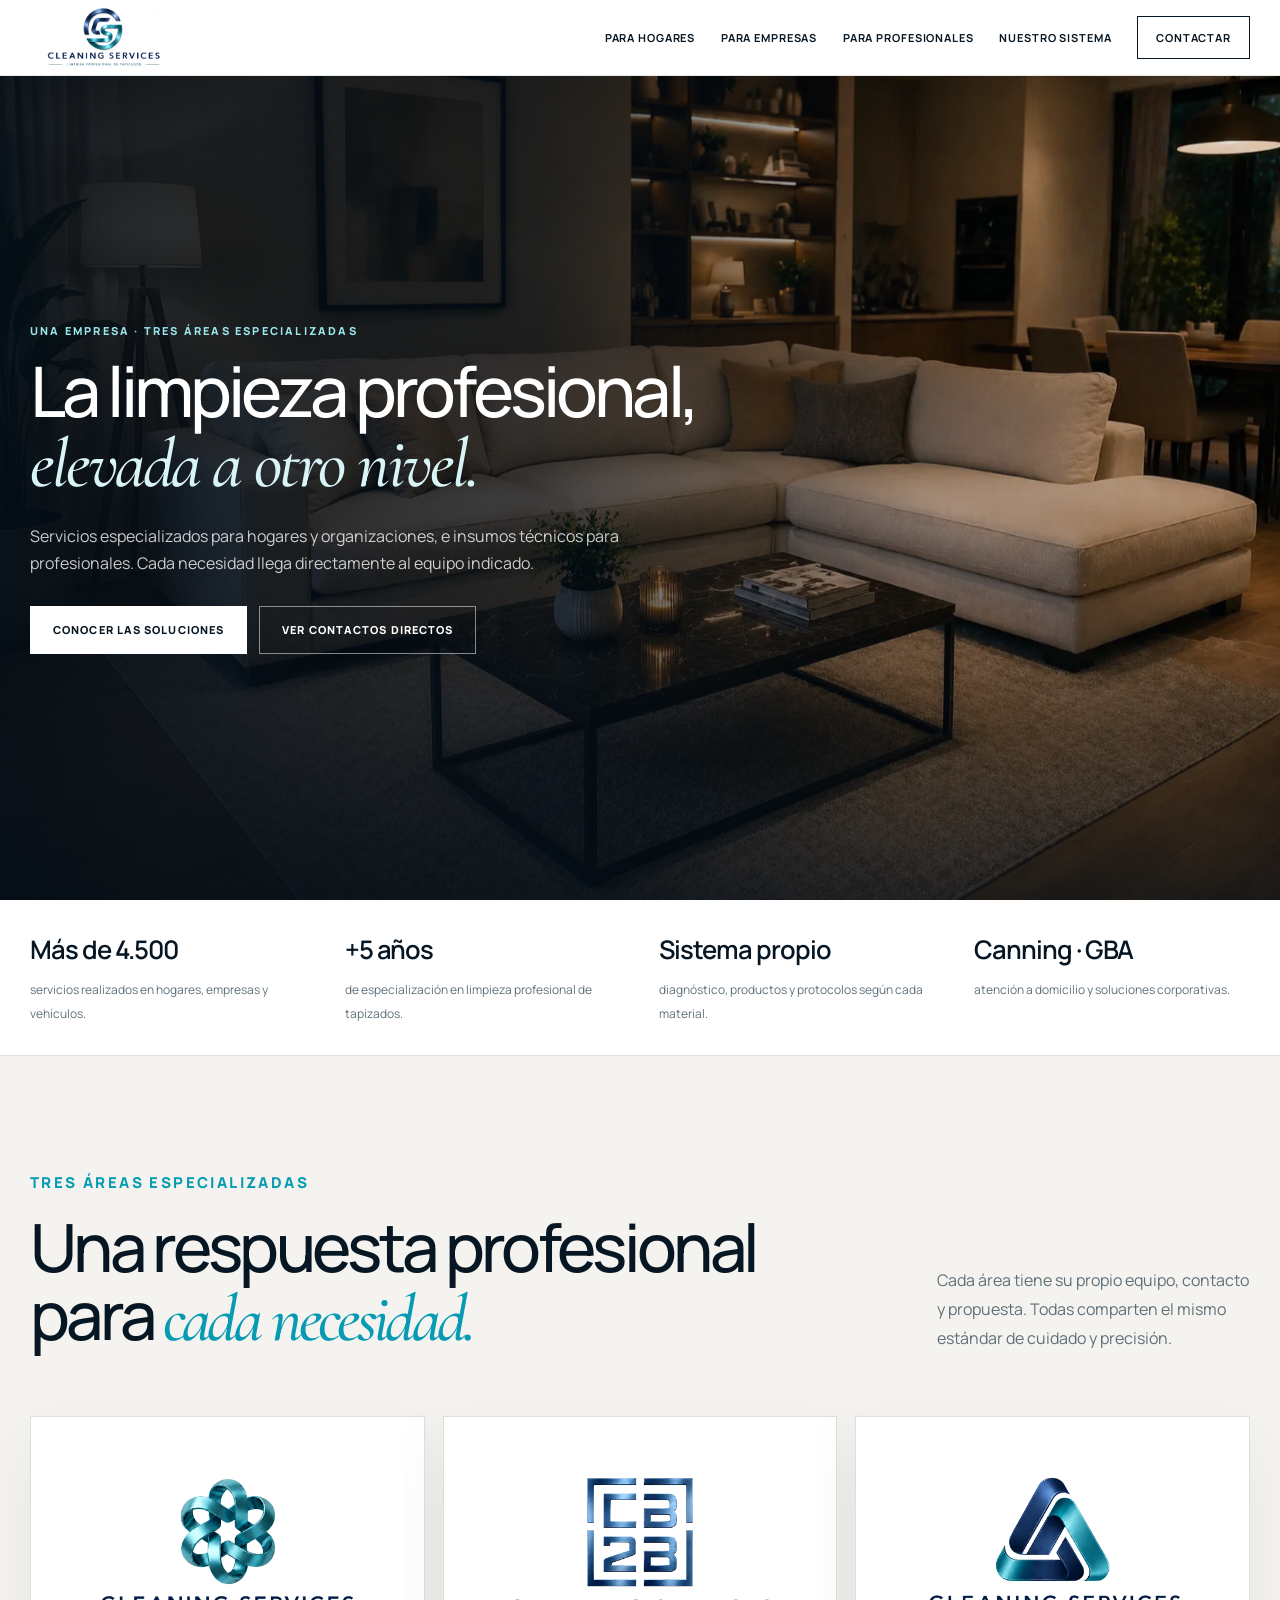
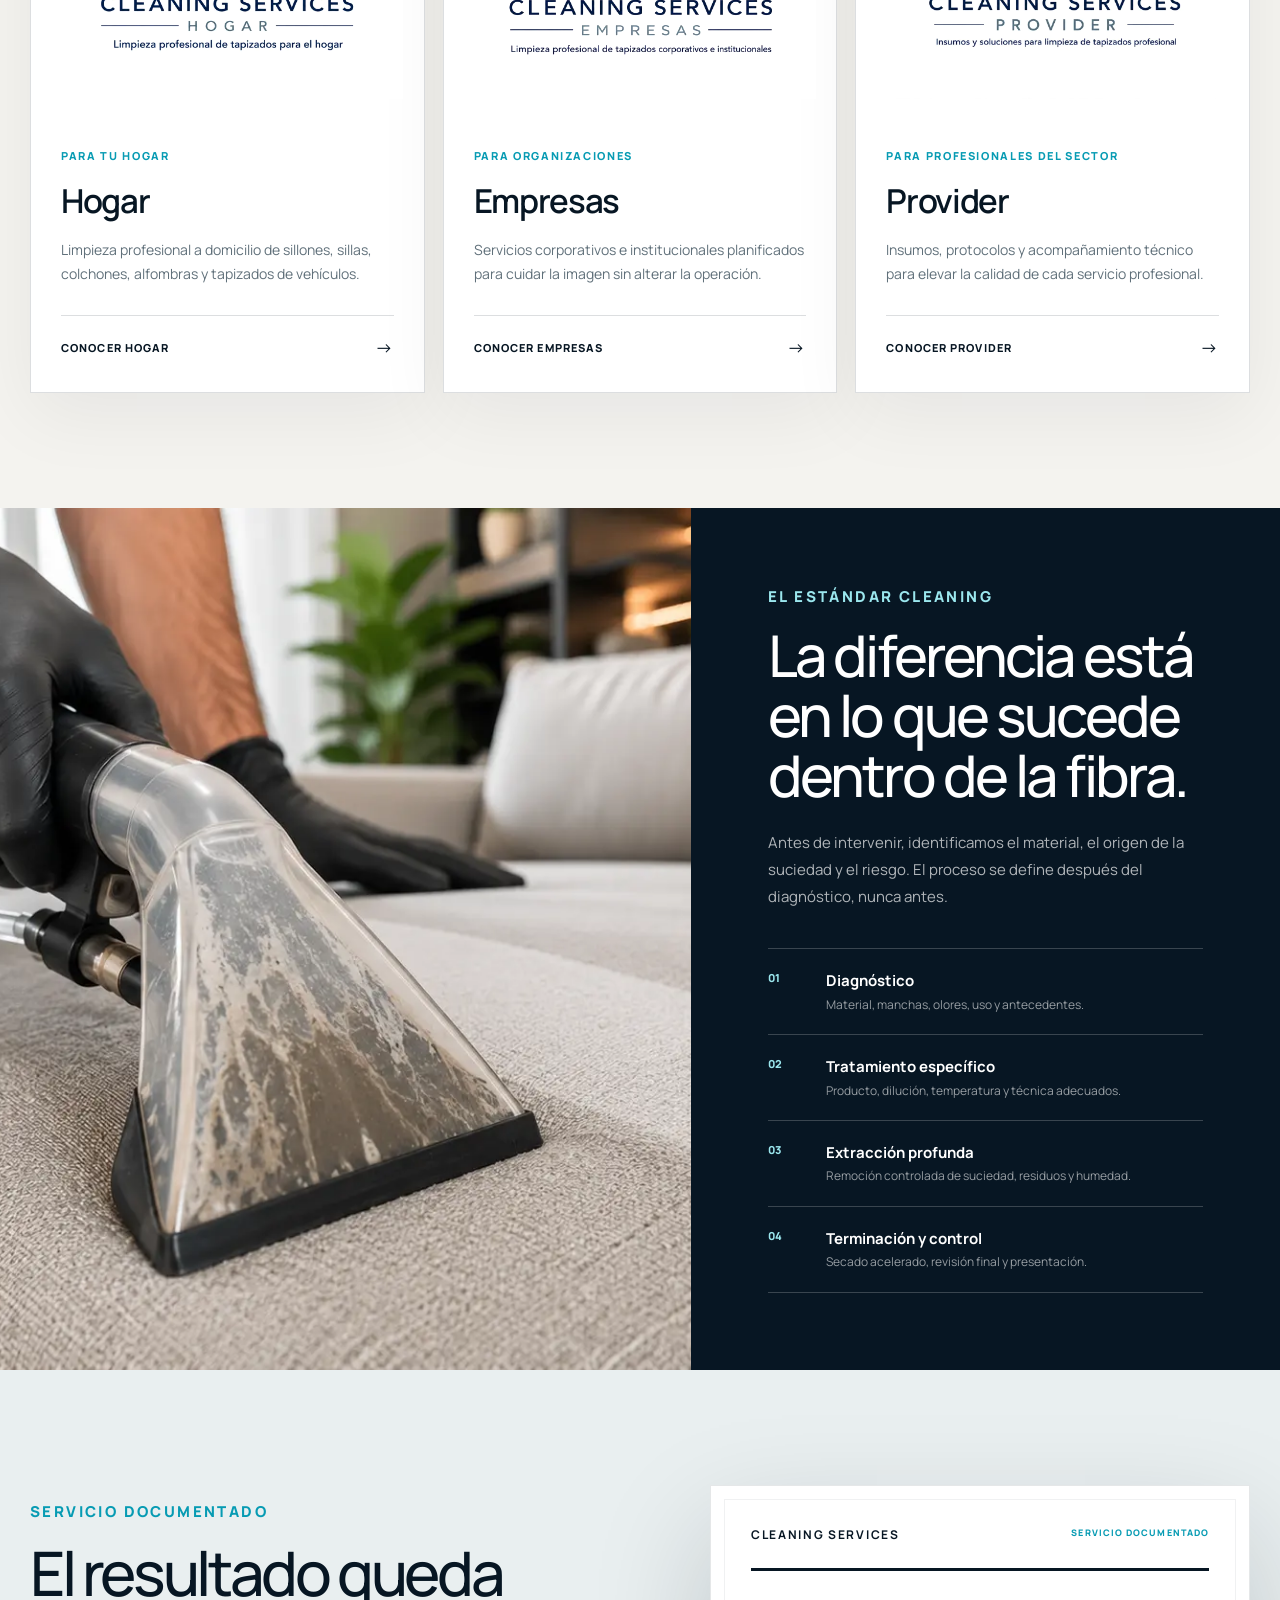
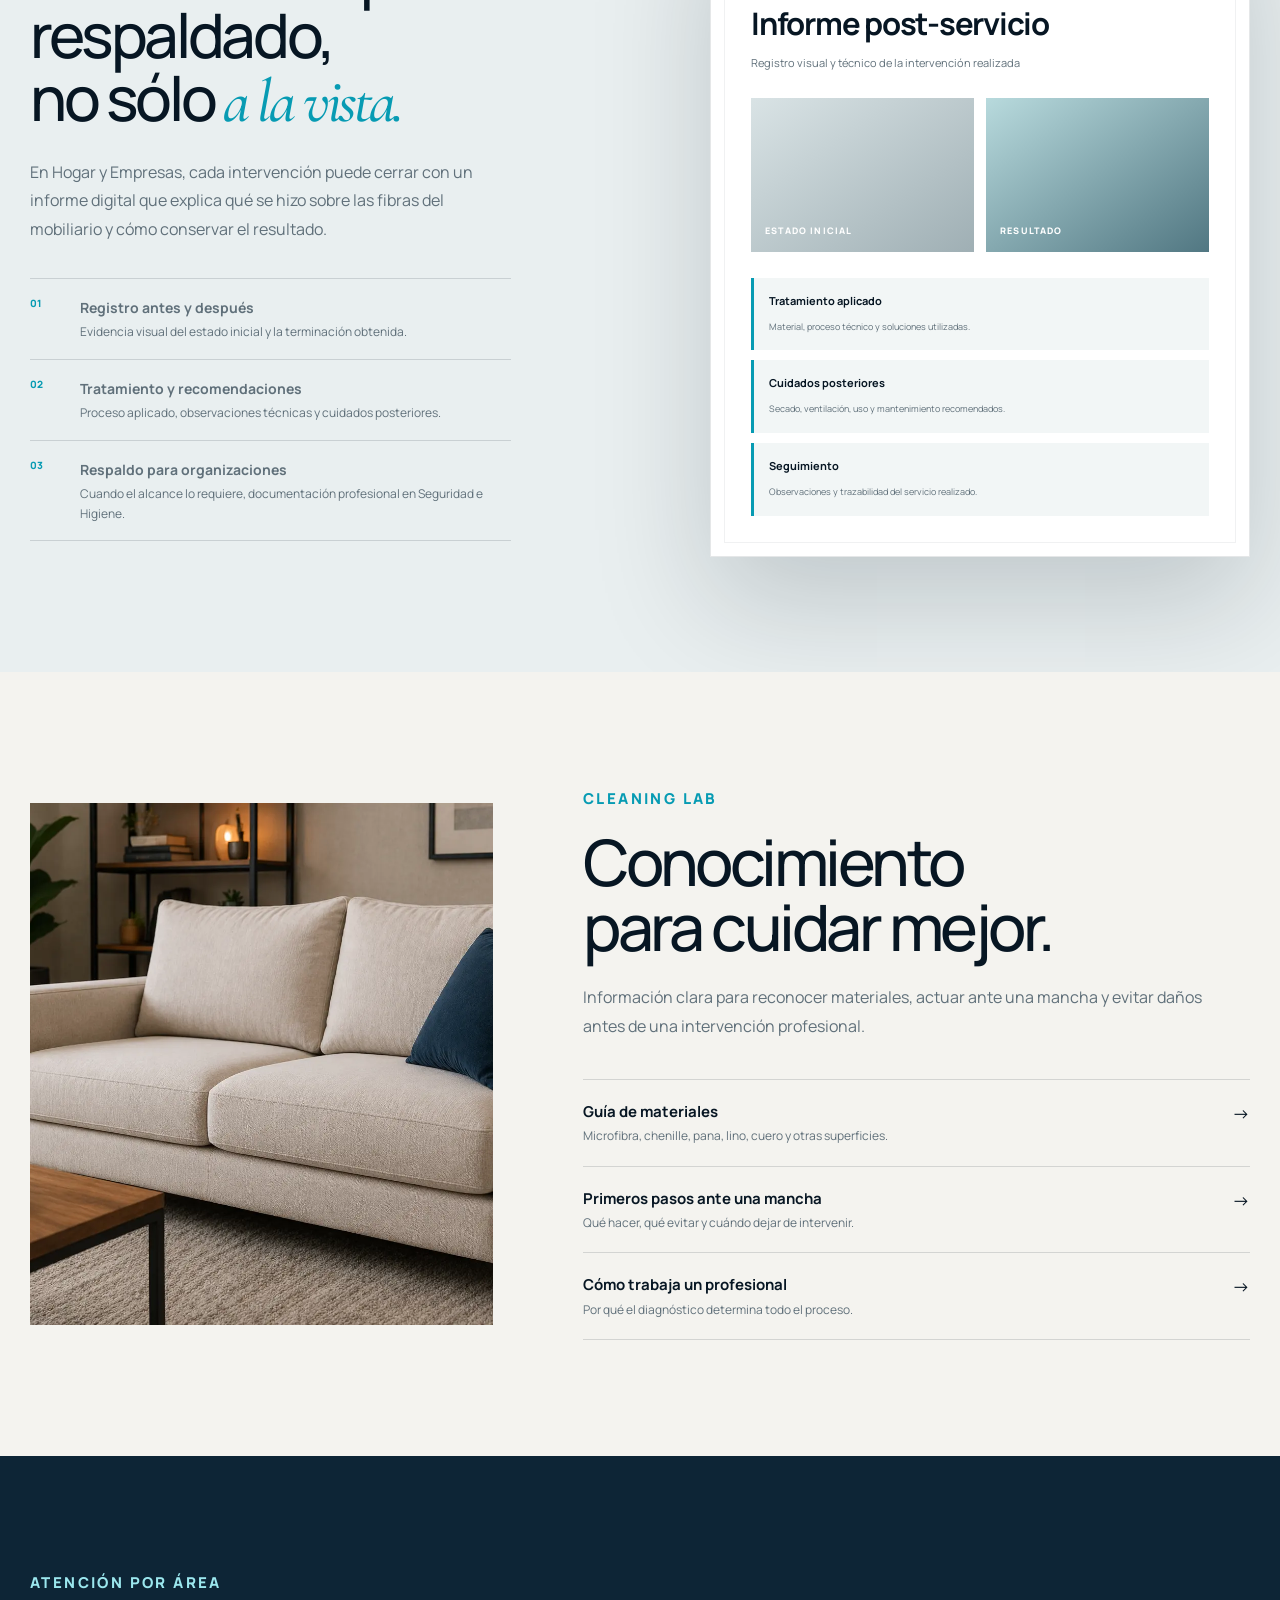
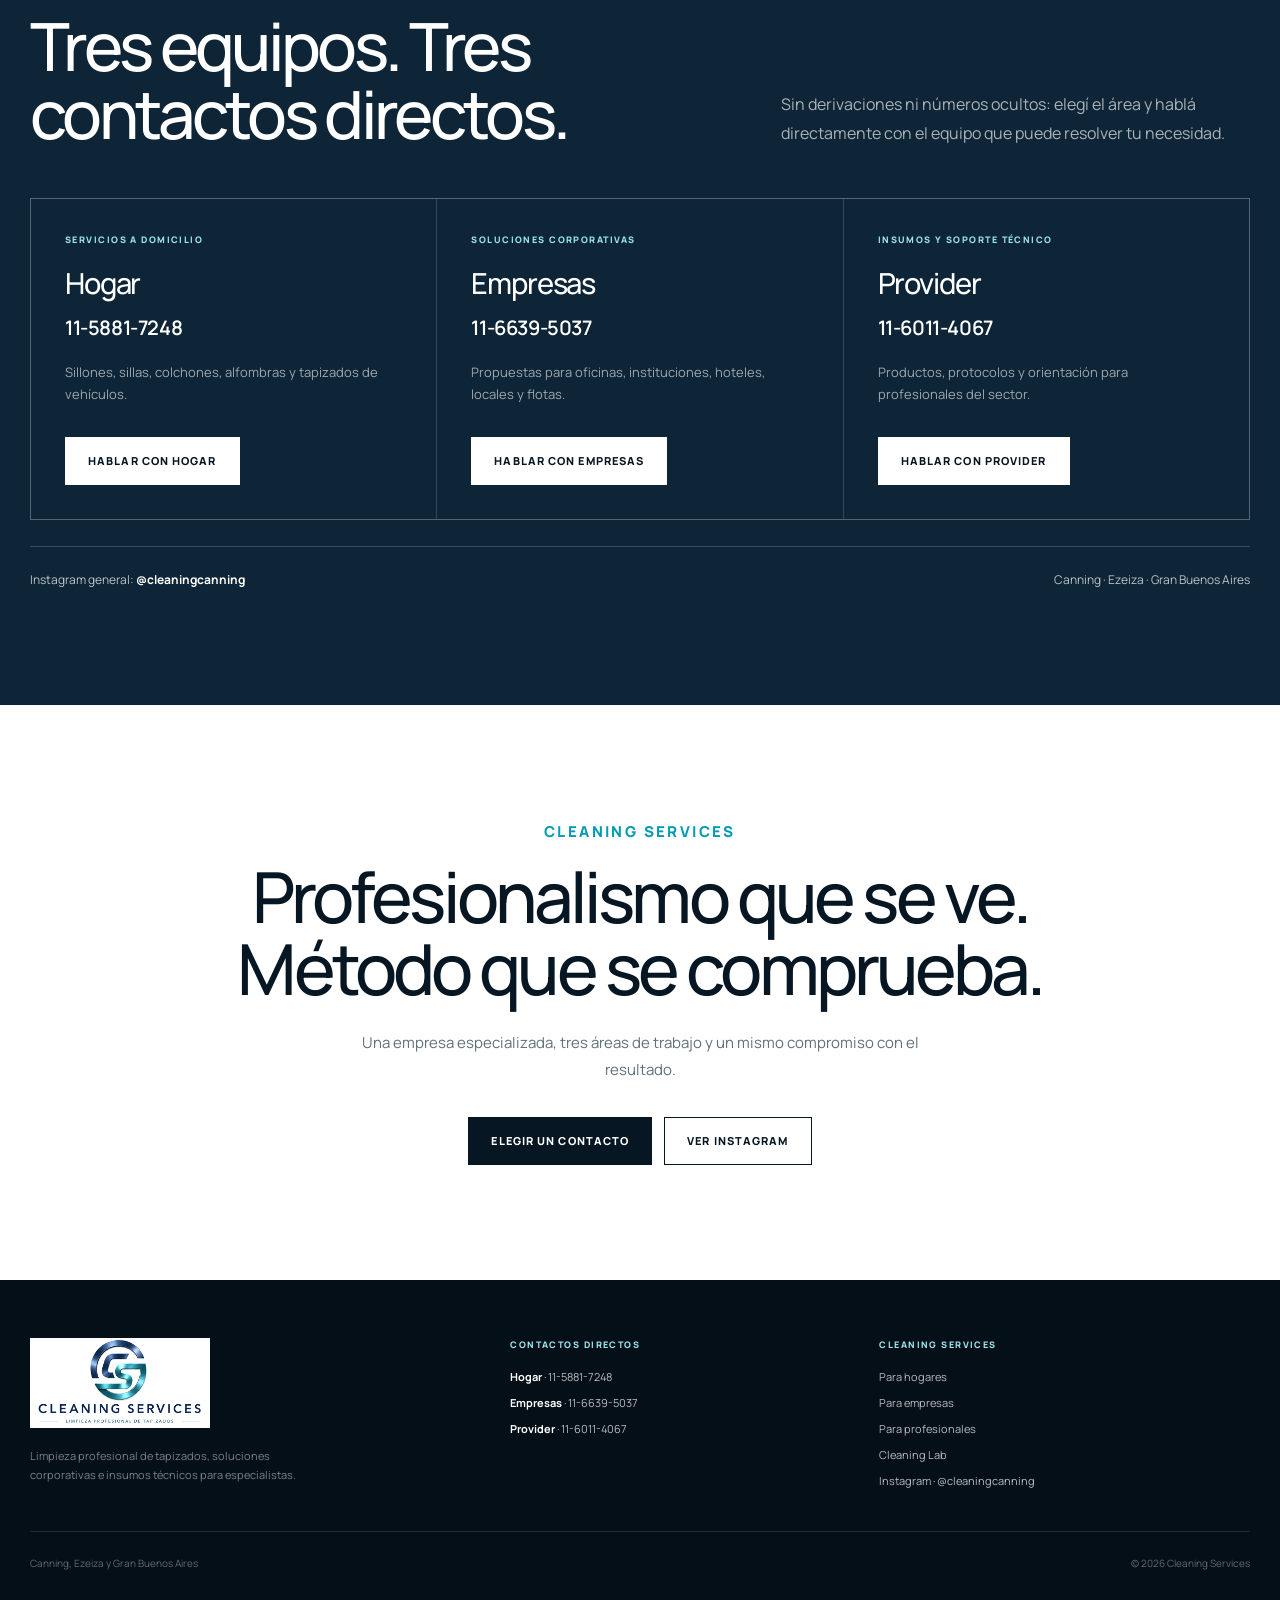
==== commit 9df20bdf: "Refina identidad premium: index.html" ====
--- a/index.html
+++ b/index.html
@@ -16,7 +16,7 @@
   <meta property="og:url" content="https://www.cleaningservices.com.ar/">
   <meta property="og:image" content="https://www.cleaningservices.com.ar/assets/hero-luxury.webp">
   <meta name="twitter:card" content="summary_large_image">
-  <link rel="icon" href="assets/simbolo-general.jpg" type="image/jpeg">
+  <link rel="icon" href="assets/logo-general-oficial.webp" type="image/webp">
   <link rel="preconnect" href="https://fonts.googleapis.com">
   <link rel="preconnect" href="https://fonts.gstatic.com" crossorigin>
   <link href="https://fonts.googleapis.com/css2?family=Cormorant+Garamond:ital,wght@1,500&family=Manrope:wght@400;500;600;700;800&display=swap" rel="stylesheet">
@@ -86,30 +86,12 @@
       justify-content: space-between;
       gap: 28px;
     }
-    .brand {
-      display: flex;
-      align-items: center;
-      gap: 12px;
-      min-width: 0;
-    }
+    .brand { display: flex; align-items: center; min-width: 148px; }
     .brand img {
-      width: 46px;
-      height: 46px;
+      width: 148px;
+      height: 62px;
       object-fit: contain;
-      mix-blend-mode: multiply;
-    }
-    .brand-copy { display: grid; gap: 2px; }
-    .brand-copy strong {
-      font-size: 14px;
-      letter-spacing: .16em;
-      line-height: 1;
-    }
-    .brand-copy span {
-      font-size: 8px;
-      font-weight: 700;
-      letter-spacing: .14em;
-      color: #77858d;
-      text-transform: uppercase;
+      filter: contrast(1.04) brightness(1.02);
     }
     .desktop-nav { display: flex; align-items: center; gap: clamp(18px, 2vw, 34px); }
     .desktop-nav > a {
@@ -212,16 +194,15 @@
     }
     .hero-inner {
       min-height: calc(100svh - var(--header-h));
-      display: grid;
-      grid-template-rows: 1fr auto;
-      padding-top: clamp(38px, 7vh, 78px);
+      display: flex;
+      align-items: center;
+      padding: clamp(58px, 8vh, 92px) 0;
     }
     .hero-copy {
       display: grid;
       align-content: center;
       justify-items: start;
       max-width: 780px;
-      padding-bottom: 34px;
     }
     .hero-kicker {
       margin: 0 0 18px;
@@ -274,54 +255,15 @@
     .button-dark { background: var(--ink); color: var(--white); }
     .button-line { border-color: var(--ink); color: var(--ink); }
     .button-line:hover { background: var(--ink); color: var(--white); }
-    .hero-routes {
-      display: grid;
-      grid-template-columns: repeat(3, 1fr);
-      border-top: 1px solid var(--line-light);
-    }
-    .hero-route {
-      display: grid;
-      grid-template-columns: 1fr auto;
-      gap: 8px 18px;
-      align-items: center;
-      min-height: 82px;
-      padding: 16px 26px;
-      border-right: 1px solid var(--line-light);
-      background: rgba(5, 18, 29, .48);
-      backdrop-filter: blur(12px);
-      transition: background .25s ease;
-    }
-    .hero-route:first-child { padding-left: 0; }
-    .hero-route:last-child { border-right: 0; padding-right: 0; }
-    .hero-route:hover { background: rgba(5, 18, 29, .75); }
-    .hero-route small {
-      display: block;
-      color: var(--accent-light);
-      font-size: 9px;
-      font-weight: 800;
-      letter-spacing: .16em;
-      text-transform: uppercase;
-    }
-    .hero-route strong {
-      display: block;
-      margin-top: 3px;
-      font-size: clamp(14px, 1.4vw, 19px);
-      font-weight: 600;
-    }
-    .hero-route i { font-size: 20px; font-style: normal; font-weight: 300; }
-
     .proof {
       background: var(--white);
       border-bottom: 1px solid var(--line);
     }
-    .proof-grid { display: grid; grid-template-columns: repeat(4, 1fr); }
+    .proof-grid { display: grid; grid-template-columns: repeat(4, 1fr); gap: clamp(20px, 3vw, 54px); }
     .proof-item {
-      min-height: 138px;
-      padding: 30px 28px;
-      border-right: 1px solid var(--line);
-    }
-    .proof-item:first-child { padding-left: 0; }
-    .proof-item:last-child { border-right: 0; padding-right: 0; }
+      min-height: 132px;
+      padding: 30px 0;
+    }
     .proof-item strong {
       display: block;
       margin-bottom: 6px;
@@ -374,38 +316,38 @@
     .units-grid {
       display: grid;
       grid-template-columns: repeat(3, 1fr);
-      border-top: 1px solid var(--line);
-      border-bottom: 1px solid var(--line);
+      gap: 18px;
     }
     .unit {
       display: grid;
-      grid-template-rows: 290px 1fr;
-      padding: 0 30px 34px;
-      border-right: 1px solid var(--line);
-    }
-    .unit:first-child { padding-left: 0; }
-    .unit:last-child { padding-right: 0; border-right: 0; }
+      grid-template-rows: 300px 1fr;
+      overflow: hidden;
+      border: 1px solid var(--line);
+      background: var(--white);
+      box-shadow: 0 22px 70px rgba(7,22,35,.06);
+      transition: transform .3s ease, box-shadow .3s ease;
+    }
+    .unit:hover { transform: translateY(-5px); box-shadow: 0 30px 90px rgba(7,22,35,.11); }
     .unit-logo {
       display: flex;
       align-items: center;
       justify-content: center;
-      padding: 20px 4px 10px;
+      padding: 18px;
       overflow: hidden;
-      background: #f8f8f6;
+      background: #fff;
     }
     .unit-logo img {
       width: 100%;
       height: 100%;
       object-fit: contain;
-      mix-blend-mode: multiply;
-      filter: saturate(.94) contrast(1.02);
+      filter: saturate(.96) contrast(1.05) brightness(1.025);
       transition: transform .55s cubic-bezier(.2,.8,.2,1);
     }
     .unit:hover .unit-logo img { transform: scale(1.025); }
     .unit-copy {
       display: flex;
       flex-direction: column;
-      padding-top: 28px;
+      padding: 30px;
     }
     .unit-audience {
       color: var(--accent);
@@ -441,15 +383,15 @@
     .standard-grid {
       display: grid;
       grid-template-columns: 1.08fr .92fr;
-      min-height: 760px;
-    }
-    .standard-media { min-height: 620px; overflow: hidden; }
+      min-height: 620px;
+    }
+    .standard-media { min-height: 560px; overflow: hidden; }
     .standard-media img { width: 100%; height: 100%; object-fit: cover; }
     .standard-copy {
       display: flex;
       flex-direction: column;
       justify-content: center;
-      padding: clamp(64px, 8vw, 120px);
+      padding: clamp(56px, 6vw, 86px);
     }
     .standard-copy .section-label { color: var(--accent-light); }
     .standard-copy h2 {
@@ -499,42 +441,63 @@
     .lab-link small { display: block; margin-top: 4px; color: var(--muted); font-size: 12px; }
     .lab-link span { font-size: 18px; }
 
-    .advisor { background: #0d2536; color: var(--white); }
-    .advisor-head {
-      display: grid;
-      grid-template-columns: 1fr .7fr;
-      gap: 80px;
-      align-items: end;
-      margin-bottom: 56px;
-    }
-    .advisor .section-label { color: var(--accent-light); }
-    .advisor .section-lead { margin: 0; color: rgba(255,255,255,.65); }
-    .advisor-panel {
-      display: grid;
-      grid-template-columns: .9fr 1.1fr;
-      border: 1px solid var(--line-light);
-    }
-    .advisor-options { border-right: 1px solid var(--line-light); }
-    .advisor-option {
-      width: 100%;
-      padding: 24px 26px;
-      border: 0;
-      border-bottom: 1px solid var(--line-light);
-      background: transparent;
-      color: rgba(255,255,255,.66);
-      text-align: left;
-      cursor: pointer;
-      transition: background .25s ease, color .25s ease;
-    }
-    .advisor-option:last-child { border-bottom: 0; }
-    .advisor-option strong { display: block; font-size: 18px; }
-    .advisor-option small { display: block; margin-top: 5px; font-size: 11px; letter-spacing: .08em; text-transform: uppercase; }
-    .advisor-option[aria-selected="true"] { background: var(--white); color: var(--ink); }
-    .advisor-result { display: flex; flex-direction: column; justify-content: center; padding: clamp(34px, 5vw, 68px); }
-    .advisor-result small { color: var(--accent-light); font-size: 10px; font-weight: 800; letter-spacing: .16em; text-transform: uppercase; }
-    .advisor-result h3 { margin: 12px 0; font-size: clamp(30px, 3vw, 48px); font-weight: 500; letter-spacing: -.045em; line-height: 1.08; }
-    .advisor-result p { max-width: 600px; margin: 0 0 28px; color: rgba(255,255,255,.66); font-size: 14px; line-height: 1.75; }
-    .advisor-actions { display: flex; flex-wrap: wrap; gap: 12px; }
+    .report-feature { overflow: hidden; background: #e9eff0; }
+    .report-grid {
+      display: grid;
+      grid-template-columns: .86fr 1.14fr;
+      gap: clamp(52px, 8vw, 118px);
+      align-items: center;
+    }
+    .report-copy .section-heading { font-size: clamp(42px, 4.8vw, 70px); }
+    .report-list { margin-top: 34px; border-top: 1px solid var(--line); }
+    .report-list div {
+      display: grid;
+      grid-template-columns: 34px 1fr;
+      gap: 16px;
+      padding: 17px 0;
+      border-bottom: 1px solid var(--line);
+    }
+    .report-list span { color: var(--accent); font-size: 10px; font-weight: 800; }
+    .report-list strong { display: block; margin-bottom: 3px; font-size: 14px; }
+    .report-list p { margin: 0; color: var(--muted); font-size: 12px; line-height: 1.65; }
+    .report-sheet {
+      position: relative;
+      width: min(540px, 100%);
+      min-height: 610px;
+      justify-self: end;
+      padding: 40px;
+      border: 1px solid rgba(7,22,35,.1);
+      background: #fff;
+      box-shadow: 0 45px 110px rgba(7,22,35,.18);
+      transform: rotate(1deg);
+    }
+    .report-sheet::before { content: ""; position: absolute; inset: 13px; border: 1px solid rgba(7,22,35,.06); pointer-events: none; }
+    .report-sheet-head { display: flex; justify-content: space-between; gap: 20px; padding-bottom: 24px; border-bottom: 3px solid var(--ink); }
+    .report-sheet-head strong { font-size: 12px; letter-spacing: .14em; }
+    .report-sheet-head span { color: var(--accent); font-size: 9px; font-weight: 800; letter-spacing: .12em; text-transform: uppercase; }
+    .report-sheet h3 { margin: 28px 0 7px; font-size: 31px; letter-spacing: -.04em; }
+    .report-sheet > p { margin: 0; color: var(--muted); font-size: 11px; }
+    .report-photos { display: grid; grid-template-columns: 1fr 1fr; gap: 12px; margin: 26px 0; }
+    .report-photo { min-height: 154px; display: flex; align-items: flex-end; padding: 14px; background: linear-gradient(145deg,#d9e3e5,#9fafb4); color: #fff; font-size: 9px; font-weight: 800; letter-spacing: .13em; text-transform: uppercase; }
+    .report-photo:last-child { background: linear-gradient(145deg,#b8dadd,#517782); }
+    .report-data { display: grid; gap: 10px; }
+    .report-data div { padding: 14px 15px; border-left: 3px solid var(--accent); background: #f2f6f6; }
+    .report-data strong { display: block; margin-bottom: 3px; font-size: 11px; }
+    .report-data span { color: var(--muted); font-size: 9px; line-height: 1.55; }
+
+    .contacts { background: #0d2536; color: var(--white); }
+    .contacts-head { display: grid; grid-template-columns: 1fr .7fr; gap: 80px; align-items: end; margin-bottom: 50px; }
+    .contacts .section-label { color: var(--accent-light); }
+    .contacts .section-lead { margin: 0; color: rgba(255,255,255,.65); }
+    .contact-grid { display: grid; grid-template-columns: repeat(3, 1fr); gap: 1px; background: rgba(255,255,255,.16); border: 1px solid rgba(255,255,255,.16); }
+    .contact-card { min-height: 320px; display: flex; flex-direction: column; padding: 34px; background: #0d2536; }
+    .contact-card small { color: var(--accent-light); font-size: 9px; font-weight: 800; letter-spacing: .16em; text-transform: uppercase; }
+    .contact-card h3 { margin: 14px 0 6px; font-size: 29px; font-weight: 500; letter-spacing: -.04em; }
+    .contact-phone { font-size: 20px; font-weight: 600; letter-spacing: -.02em; }
+    .contact-card p { margin: 18px 0 28px; color: rgba(255,255,255,.60); font-size: 13px; line-height: 1.7; }
+    .contact-card .button { margin-top: auto; align-self: flex-start; }
+    .contact-social { display: flex; flex-wrap: wrap; justify-content: space-between; gap: 20px; margin-top: 26px; padding-top: 24px; border-top: 1px solid rgba(255,255,255,.18); color: rgba(255,255,255,.72); font-size: 12px; }
+    .contact-social strong { color: #fff; }
 
     .closing {
       position: relative;
@@ -554,20 +517,25 @@
     .closing-actions { display: flex; justify-content: center; flex-wrap: wrap; gap: 12px; }
 
     .site-footer {
-      padding: 44px 0;
+      padding: 58px 0 32px;
       background: #050f17;
       color: var(--white);
     }
     .footer-row {
       display: grid;
-      grid-template-columns: 1fr auto 1fr;
-      align-items: center;
-      gap: 28px;
-    }
-    .footer-brand strong { display: block; font-size: 13px; letter-spacing: .16em; }
-    .footer-brand span { color: rgba(255,255,255,.45); font-size: 10px; }
-    .footer-center { color: rgba(255,255,255,.45); font-size: 11px; text-align: center; }
-    .footer-links { display: flex; justify-content: flex-end; gap: 22px; font-size: 11px; font-weight: 700; }
+      grid-template-columns: 1.15fr .85fr 1fr;
+      align-items: start;
+      gap: 54px;
+    }
+    .footer-brand img { width: 180px; height: 90px; object-fit: contain; filter: brightness(1.08); background: #fff; }
+    .footer-brand p { max-width: 280px; margin: 18px 0 0; color: rgba(255,255,255,.48); font-size: 11px; line-height: 1.75; }
+    .footer-title { display: block; margin-bottom: 16px; color: var(--accent-light); font-size: 9px; font-weight: 800; letter-spacing: .16em; text-transform: uppercase; }
+    .footer-contact { display: grid; gap: 9px; font-size: 11px; }
+    .footer-contact a { color: rgba(255,255,255,.72); }
+    .footer-contact a strong { color: #fff; }
+    .footer-links { display: grid; gap: 9px; font-size: 11px; }
+    .footer-links a { color: rgba(255,255,255,.72); }
+    .footer-bottom { display: flex; justify-content: space-between; gap: 20px; margin-top: 42px; padding-top: 24px; border-top: 1px solid rgba(255,255,255,.12); color: rgba(255,255,255,.38); font-size: 10px; }
 
     [data-reveal] {
       opacity: 0;
@@ -579,62 +547,47 @@
     @media (max-width: 1050px) {
       .desktop-nav { display: none; }
       .menu-toggle { display: block; }
-      .units-head, .advisor-head { grid-template-columns: 1fr; gap: 24px; }
+      .units-head, .contacts-head { grid-template-columns: 1fr; gap: 24px; }
       .units-grid { grid-template-columns: 1fr; }
       .unit {
         grid-template-columns: .9fr 1.1fr;
         grid-template-rows: auto;
         min-height: 370px;
         padding: 0;
-        border-right: 0;
-        border-bottom: 1px solid var(--line);
       }
-      .unit:last-child { border-bottom: 0; }
       .unit-logo { min-height: 360px; padding: 24px; }
       .unit-copy { padding: 46px; }
       .standard-grid { grid-template-columns: 1fr; }
       .standard-media { min-height: 560px; }
       .standard-copy { padding: 72px max(28px, calc((100vw - min(var(--container), calc(100vw - 56px))) / 2)); }
+      .report-grid { grid-template-columns: 1fr; }
+      .report-sheet { justify-self: center; }
+      .contact-grid { grid-template-columns: 1fr; }
     }
 
     @media (max-width: 760px) {
       :root { --header-h: 70px; }
       .container { width: min(100% - 34px, var(--container)); }
-      .brand img { width: 40px; height: 40px; }
-      .brand-copy strong { font-size: 12px; }
-      .brand-copy span { font-size: 7px; }
+      .brand { min-width: 124px; }
+      .brand img { width: 124px; height: 56px; }
       .hero::before { background-position: 59% center; }
       .hero::after {
         background:
           linear-gradient(90deg, rgba(4,14,23,.9), rgba(4,14,23,.48)),
           linear-gradient(0deg, rgba(4,14,23,.88) 0%, transparent 58%);
       }
-      .hero-inner { min-height: calc(100svh - var(--header-h)); padding-top: 26px; }
-      .hero-copy { align-content: start; padding-top: 26px; padding-bottom: 24px; }
+      .hero-inner { min-height: calc(100svh - var(--header-h)); padding: 48px 0; }
+      .hero-copy { align-content: center; }
       .hero-kicker { margin-bottom: 13px; font-size: 9px; }
       .hero h1 { font-size: clamp(42px, 12vw, 58px); line-height: .98; }
       .hero-lead { margin-top: 18px; font-size: 14px; }
       .hero-actions { margin-top: 20px; }
       .button { min-height: 45px; padding: 0 17px; font-size: 10px; }
-      .hero-routes { grid-template-columns: 1fr; }
-      .hero-route, .hero-route:first-child, .hero-route:last-child {
-        min-height: 62px;
-        padding: 11px 0;
-        border-right: 0;
-        border-bottom: 1px solid var(--line-light);
-        background: transparent;
-      }
-      .hero-route:last-child { border-bottom: 0; }
-      .hero-route strong { font-size: 15px; }
       .proof-grid { grid-template-columns: 1fr 1fr; }
       .proof-item, .proof-item:first-child, .proof-item:last-child {
         min-height: 126px;
-        padding: 24px 18px;
-        border-right: 1px solid var(--line);
-        border-bottom: 1px solid var(--line);
+        padding: 24px 0;
       }
-      .proof-item:nth-child(2n) { border-right: 0; }
-      .proof-item:nth-child(n+3) { border-bottom: 0; }
       .section { padding: 78px 0; }
       .section-label { margin-bottom: 13px; font-size: 13px; }
       .section-heading { font-size: 42px; }
@@ -642,28 +595,27 @@
       .units-head { margin-bottom: 40px; }
       .unit { grid-template-columns: 1fr; min-height: 0; }
       .unit-logo { min-height: 280px; }
-      .unit-copy { padding: 30px 4px 40px; }
+      .unit-copy { padding: 30px; }
       .unit h3 { font-size: 29px; }
       .standard-media { min-height: 460px; }
       .standard-copy { padding: 64px 18px; }
       .lab-grid { grid-template-columns: 1fr; gap: 44px; }
       .lab-media { aspect-ratio: 4 / 3.5; }
-      .advisor-head { margin-bottom: 36px; }
-      .advisor-panel { grid-template-columns: 1fr; }
-      .advisor-options { border-right: 0; border-bottom: 1px solid var(--line-light); }
-      .advisor-option { padding: 20px; }
-      .advisor-result { padding: 38px 20px; }
-      .footer-row { grid-template-columns: 1fr; text-align: center; }
-      .footer-links { justify-content: center; }
+      .report-sheet { min-height: 0; padding: 27px; transform: none; }
+      .report-photos { gap: 8px; }
+      .report-photo { min-height: 118px; }
+      .contacts-head { margin-bottom: 34px; }
+      .contact-card { min-height: 290px; padding: 28px; }
+      .footer-row { grid-template-columns: 1fr; }
+      .footer-brand img { width: 160px; }
+      .footer-bottom { flex-direction: column; }
     }
 
     @media (max-height: 720px) and (min-width: 761px) {
-      .hero-inner { padding-top: 26px; }
-      .hero-copy { padding-bottom: 20px; }
+      .hero-inner { padding-block: 34px; }
       .hero h1 { font-size: clamp(50px, 5vw, 66px); }
       .hero-lead { margin-top: 17px; }
       .hero-actions { margin-top: 18px; }
-      .hero-route { min-height: 68px; padding-block: 11px; }
     }
 
     @media (prefers-reduced-motion: reduce) {
@@ -677,15 +629,14 @@
   <header class="site-header">
     <div class="container header-row">
       <a class="brand" href="#inicio" aria-label="Cleaning Services, volver al inicio">
-        <img src="assets/simbolo-general.jpg" alt="">
-        <span class="brand-copy"><strong>CLEANING SERVICES</strong><span>Limpieza profesional de tapizados</span></span>
+        <img src="assets/logo-general-oficial.webp" alt="Cleaning Services">
       </a>
       <nav class="desktop-nav" aria-label="Navegación principal">
-        <a href="#soluciones">Soluciones</a>
+        <a href="hogar.html">Para hogares</a>
+        <a href="empresas.html">Para empresas</a>
+        <a href="provider.html">Para profesionales</a>
         <a href="#sistema">Nuestro sistema</a>
-        <a href="#lab">Cleaning Lab</a>
-        <a href="#trayectoria">Trayectoria</a>
-        <a class="header-cta" href="#orientador">Encontrar mi solución</a>
+        <a class="header-cta" href="#contacto">Contactar</a>
       </nav>
       <button class="menu-toggle" id="menuToggle" type="button" aria-expanded="false" aria-controls="mobileNav">
         <span></span><span></span><span></span><span class="sr-only">Abrir menú</span>
@@ -699,27 +650,21 @@
     <a href="provider.html">Para profesionales<small>Cleaning Services Provider</small></a>
     <a href="#sistema">Nuestro sistema</a>
     <a href="#lab">Cleaning Lab</a>
-    <a href="#orientador">Encontrar mi solución</a>
+    <a href="#contacto">Contactos directos</a>
   </nav>
 
   <main>
     <section class="hero" id="inicio">
       <div class="container hero-inner">
         <div class="hero-copy" data-reveal>
-          <p class="hero-kicker">Cleaning Services · Limpieza profesional de tapizados</p>
+          <p class="hero-kicker">Una empresa · Tres áreas especializadas</p>
           <h1>La limpieza profesional,<br><span>elevada a otro nivel.</span></h1>
-          <p class="hero-lead">Cuidamos tapizados en hogares y organizaciones. Además, acompañamos a profesionales con insumos, protocolos y criterio técnico.</p>
+          <p class="hero-lead">Servicios especializados para hogares y organizaciones, e insumos técnicos para profesionales. Cada necesidad llega directamente al equipo indicado.</p>
           <div class="hero-actions">
             <a class="button button-light" href="#soluciones">Conocer las soluciones</a>
-            <a class="button button-outline" href="#orientador">Hablar con el área correcta</a>
+            <a class="button button-outline" href="#contacto">Ver contactos directos</a>
           </div>
         </div>
-
-        <nav class="hero-routes" aria-label="Elegir una solución">
-          <a class="hero-route" href="hogar.html"><span><small>Cleaning Services Hogar</small><strong>Necesito limpiar en mi hogar</strong></span><i>→</i></a>
-          <a class="hero-route" href="empresas.html"><span><small>Cleaning Services Empresas</small><strong>Represento una organización</strong></span><i>→</i></a>
-          <a class="hero-route" href="provider.html"><span><small>Cleaning Services Provider</small><strong>Soy profesional del sector</strong></span><i>→</i></a>
-        </nav>
       </div>
     </section>
 
@@ -794,6 +739,28 @@
       </div>
     </section>
 
+    <section class="section report-feature" id="informes">
+      <div class="container report-grid">
+        <div class="report-copy" data-reveal>
+          <span class="section-label">Servicio documentado</span>
+          <h2 class="section-heading">El resultado queda respaldado, no sólo <em>a la vista.</em></h2>
+          <p class="section-lead">En Hogar y Empresas, cada intervención puede cerrar con un informe digital que explica qué se hizo sobre las fibras del mobiliario y cómo conservar el resultado.</p>
+          <div class="report-list">
+            <div><span>01</span><p><strong>Registro antes y después</strong>Evidencia visual del estado inicial y la terminación obtenida.</p></div>
+            <div><span>02</span><p><strong>Tratamiento y recomendaciones</strong>Proceso aplicado, observaciones técnicas y cuidados posteriores.</p></div>
+            <div><span>03</span><p><strong>Respaldo para organizaciones</strong>Cuando el alcance lo requiere, documentación profesional en Seguridad e Higiene.</p></div>
+          </div>
+        </div>
+        <article class="report-sheet" data-reveal aria-label="Representación del informe post-servicio de Cleaning Services">
+          <div class="report-sheet-head"><strong>CLEANING SERVICES</strong><span>Servicio documentado</span></div>
+          <h3>Informe post-servicio</h3>
+          <p>Registro visual y técnico de la intervención realizada</p>
+          <div class="report-photos"><div class="report-photo">Estado inicial</div><div class="report-photo">Resultado</div></div>
+          <div class="report-data"><div><strong>Tratamiento aplicado</strong><span>Material, proceso técnico y soluciones utilizadas.</span></div><div><strong>Cuidados posteriores</strong><span>Secado, ventilación, uso y mantenimiento recomendados.</span></div><div><strong>Seguimiento</strong><span>Observaciones y trazabilidad del servicio realizado.</span></div></div>
+        </article>
+      </div>
+    </section>
+
     <section class="section" id="lab">
       <div class="container lab-grid">
         <div class="lab-media" data-reveal><img src="assets/lab-editorial.webp" alt="Tapizado claro en un ambiente cuidado"></div>
@@ -810,32 +777,21 @@
       </div>
     </section>
 
-    <section class="section advisor" id="orientador">
+    <section class="section contacts" id="contacto">
       <div class="container">
-        <div class="advisor-head" data-reveal>
+        <div class="contacts-head" data-reveal>
           <div>
-            <span class="section-label">Contacto directo</span>
-            <h2 class="section-heading">Llegá al equipo correcto en un paso.</h2>
+            <span class="section-label">Atención por área</span>
+            <h2 class="section-heading">Tres equipos. Tres contactos directos.</h2>
           </div>
-          <p class="section-lead">Elegí tu situación. Te mostramos el contacto específico y qué información conviene preparar.</p>
+          <p class="section-lead">Sin derivaciones ni números ocultos: elegí el área y hablá directamente con el equipo que puede resolver tu necesidad.</p>
         </div>
-
-        <div class="advisor-panel" data-reveal>
-          <div class="advisor-options" role="tablist" aria-label="Elegir tipo de consulta">
-            <button class="advisor-option" type="button" role="tab" aria-selected="true" data-channel="hogar"><strong>Para mi hogar</strong><small>Servicios a domicilio</small></button>
-            <button class="advisor-option" type="button" role="tab" aria-selected="false" data-channel="empresas"><strong>Para mi organización</strong><small>Propuestas corporativas</small></button>
-            <button class="advisor-option" type="button" role="tab" aria-selected="false" data-channel="provider"><strong>Para mi actividad profesional</strong><small>Productos y soporte técnico</small></button>
-          </div>
-          <div class="advisor-result" aria-live="polite">
-            <small id="advisorLabel">Cleaning Services Hogar</small>
-            <h3 id="advisorTitle">Cotizá tu servicio a domicilio.</h3>
-            <p id="advisorText">Contanos qué necesitás limpiar y, si podés, adjuntá fotos. Te orientamos con claridad antes de coordinar.</p>
-            <div class="advisor-actions">
-              <a class="button button-light" id="advisorPrimary" href="https://wa.me/5491158817248?text=Hola%2C%20quiero%20consultar%20por%20un%20servicio%20para%20mi%20hogar" target="_blank" rel="noopener noreferrer">Hablar por WhatsApp</a>
-              <a class="button button-outline" id="advisorSecondary" href="hogar.html">Conocer el servicio</a>
-            </div>
-          </div>
+        <div class="contact-grid" data-reveal>
+          <article class="contact-card"><small>Servicios a domicilio</small><h3>Hogar</h3><a class="contact-phone" href="https://wa.me/5491158817248" target="_blank" rel="noopener noreferrer">11-5881-7248</a><p>Sillones, sillas, colchones, alfombras y tapizados de vehículos.</p><a class="button button-light" href="https://wa.me/5491158817248?text=Hola%2C%20quiero%20consultar%20por%20un%20servicio%20para%20mi%20hogar" target="_blank" rel="noopener noreferrer">Hablar con Hogar</a></article>
+          <article class="contact-card"><small>Soluciones corporativas</small><h3>Empresas</h3><a class="contact-phone" href="https://wa.me/5491166395037" target="_blank" rel="noopener noreferrer">11-6639-5037</a><p>Propuestas para oficinas, instituciones, hoteles, locales y flotas.</p><a class="button button-light" href="https://wa.me/5491166395037?text=Hola%2C%20quiero%20solicitar%20una%20propuesta%20para%20una%20empresa" target="_blank" rel="noopener noreferrer">Hablar con Empresas</a></article>
+          <article class="contact-card"><small>Insumos y soporte técnico</small><h3>Provider</h3><a class="contact-phone" href="https://wa.me/5491160114067" target="_blank" rel="noopener noreferrer">11-6011-4067</a><p>Productos, protocolos y orientación para profesionales del sector.</p><a class="button button-light" href="https://wa.me/5491160114067?text=Hola%2C%20quiero%20informaci%C3%B3n%20sobre%20Cleaning%20Services%20Provider" target="_blank" rel="noopener noreferrer">Hablar con Provider</a></article>
         </div>
+        <div class="contact-social"><span>Instagram general: <strong><a href="https://www.instagram.com/cleaningcanning" target="_blank" rel="noopener noreferrer">@cleaningcanning</a></strong></span><span>Canning · Ezeiza · Gran Buenos Aires</span></div>
       </div>
     </section>
 
@@ -845,7 +801,7 @@
         <h2>Profesionalismo que se ve. Método que se comprueba.</h2>
         <p>Una empresa especializada, tres áreas de trabajo y un mismo compromiso con el resultado.</p>
         <div class="closing-actions">
-          <a class="button button-dark" href="#soluciones">Elegir una solución</a>
+          <a class="button button-dark" href="#contacto">Elegir un contacto</a>
           <a class="button button-line" href="https://www.instagram.com/cleaningcanning" target="_blank" rel="noopener noreferrer">Ver Instagram</a>
         </div>
       </div>
@@ -854,52 +810,17 @@
 
   <footer class="site-footer">
     <div class="container footer-row">
-      <div class="footer-brand"><strong>CLEANING SERVICES</strong><span>Limpieza profesional de tapizados</span></div>
-      <div class="footer-center">Canning, Ezeiza y Gran Buenos Aires<br>© 2026 Cleaning Services</div>
-      <div class="footer-links"><a href="https://www.instagram.com/cleaningcanning" target="_blank" rel="noopener noreferrer">Instagram</a><a href="#orientador">Contactos</a></div>
+      <div class="footer-brand"><img src="assets/logo-general-oficial.webp" alt="Cleaning Services"><p>Limpieza profesional de tapizados, soluciones corporativas e insumos técnicos para especialistas.</p></div>
+      <div><span class="footer-title">Contactos directos</span><div class="footer-contact"><a href="https://wa.me/5491158817248" target="_blank" rel="noopener noreferrer"><strong>Hogar</strong> · 11-5881-7248</a><a href="https://wa.me/5491166395037" target="_blank" rel="noopener noreferrer"><strong>Empresas</strong> · 11-6639-5037</a><a href="https://wa.me/5491160114067" target="_blank" rel="noopener noreferrer"><strong>Provider</strong> · 11-6011-4067</a></div></div>
+      <div><span class="footer-title">Cleaning Services</span><div class="footer-links"><a href="hogar.html">Para hogares</a><a href="empresas.html">Para empresas</a><a href="provider.html">Para profesionales</a><a href="guia-materiales.html">Cleaning Lab</a><a href="https://www.instagram.com/cleaningcanning" target="_blank" rel="noopener noreferrer">Instagram · @cleaningcanning</a></div></div>
     </div>
+    <div class="container footer-bottom"><span>Canning, Ezeiza y Gran Buenos Aires</span><span>© 2026 Cleaning Services</span></div>
   </footer>
 
   <script>
     (() => {
       const menuToggle = document.getElementById("menuToggle");
       const mobileNav = document.getElementById("mobileNav");
-      const options = [...document.querySelectorAll(".advisor-option")];
-      const label = document.getElementById("advisorLabel");
-      const title = document.getElementById("advisorTitle");
-      const text = document.getElementById("advisorText");
-      const primary = document.getElementById("advisorPrimary");
-      const secondary = document.getElementById("advisorSecondary");
-
-      const content = {
-        hogar: {
-          label: "Cleaning Services Hogar",
-          title: "Cotizá tu servicio a domicilio.",
-          text: "Contanos qué necesitás limpiar y, si podés, adjuntá fotos. Te orientamos con claridad antes de coordinar.",
-          primary: "Hablar por WhatsApp",
-          href: "https://wa.me/5491158817248?text=Hola%2C%20quiero%20consultar%20por%20un%20servicio%20para%20mi%20hogar",
-          secondary: "Conocer el servicio",
-          secondaryHref: "hogar.html"
-        },
-        empresas: {
-          label: "Cleaning Services Empresas",
-          title: "Solicitá una propuesta corporativa.",
-          text: "Indicá tipo de establecimiento, cantidad aproximada de piezas y localidad. Preparamos una respuesta acorde a tu operación.",
-          primary: "Hablar con Empresas",
-          href: "https://wa.me/5491166395037?text=Hola%2C%20quiero%20solicitar%20una%20propuesta%20para%20una%20empresa",
-          secondary: "Conocer Empresas",
-          secondaryHref: "empresas.html"
-        },
-        provider: {
-          label: "Cleaning Services Provider",
-          title: "Consultá por productos y soporte técnico.",
-          text: "Contanos qué servicio realizás o qué necesidad necesitás resolver. Te orientamos sobre productos, protocolos y aplicación.",
-          primary: "Hablar con Provider",
-          href: "https://wa.me/5491160114067?text=Hola%2C%20quiero%20informaci%C3%B3n%20sobre%20Cleaning%20Services%20Provider",
-          secondary: "Conocer Provider",
-          secondaryHref: "provider.html"
-        }
-      };
 
       const closeMenu = () => {
         menuToggle.setAttribute("aria-expanded", "false");
@@ -914,21 +835,6 @@
         document.body.classList.toggle("menu-open", !open);
       });
       mobileNav.querySelectorAll("a").forEach(link => link.addEventListener("click", closeMenu));
-
-      options.forEach(option => {
-        option.addEventListener("click", () => {
-          const selected = content[option.dataset.channel];
-          if (!selected) return;
-          options.forEach(item => item.setAttribute("aria-selected", String(item === option)));
-          label.textContent = selected.label;
-          title.textContent = selected.title;
-          text.textContent = selected.text;
-          primary.textContent = selected.primary;
-          primary.href = selected.href;
-          secondary.textContent = selected.secondary;
-          secondary.href = selected.secondaryHref;
-        });
-      });
 
       const observer = new IntersectionObserver(entries => {
         entries.forEach(entry => {
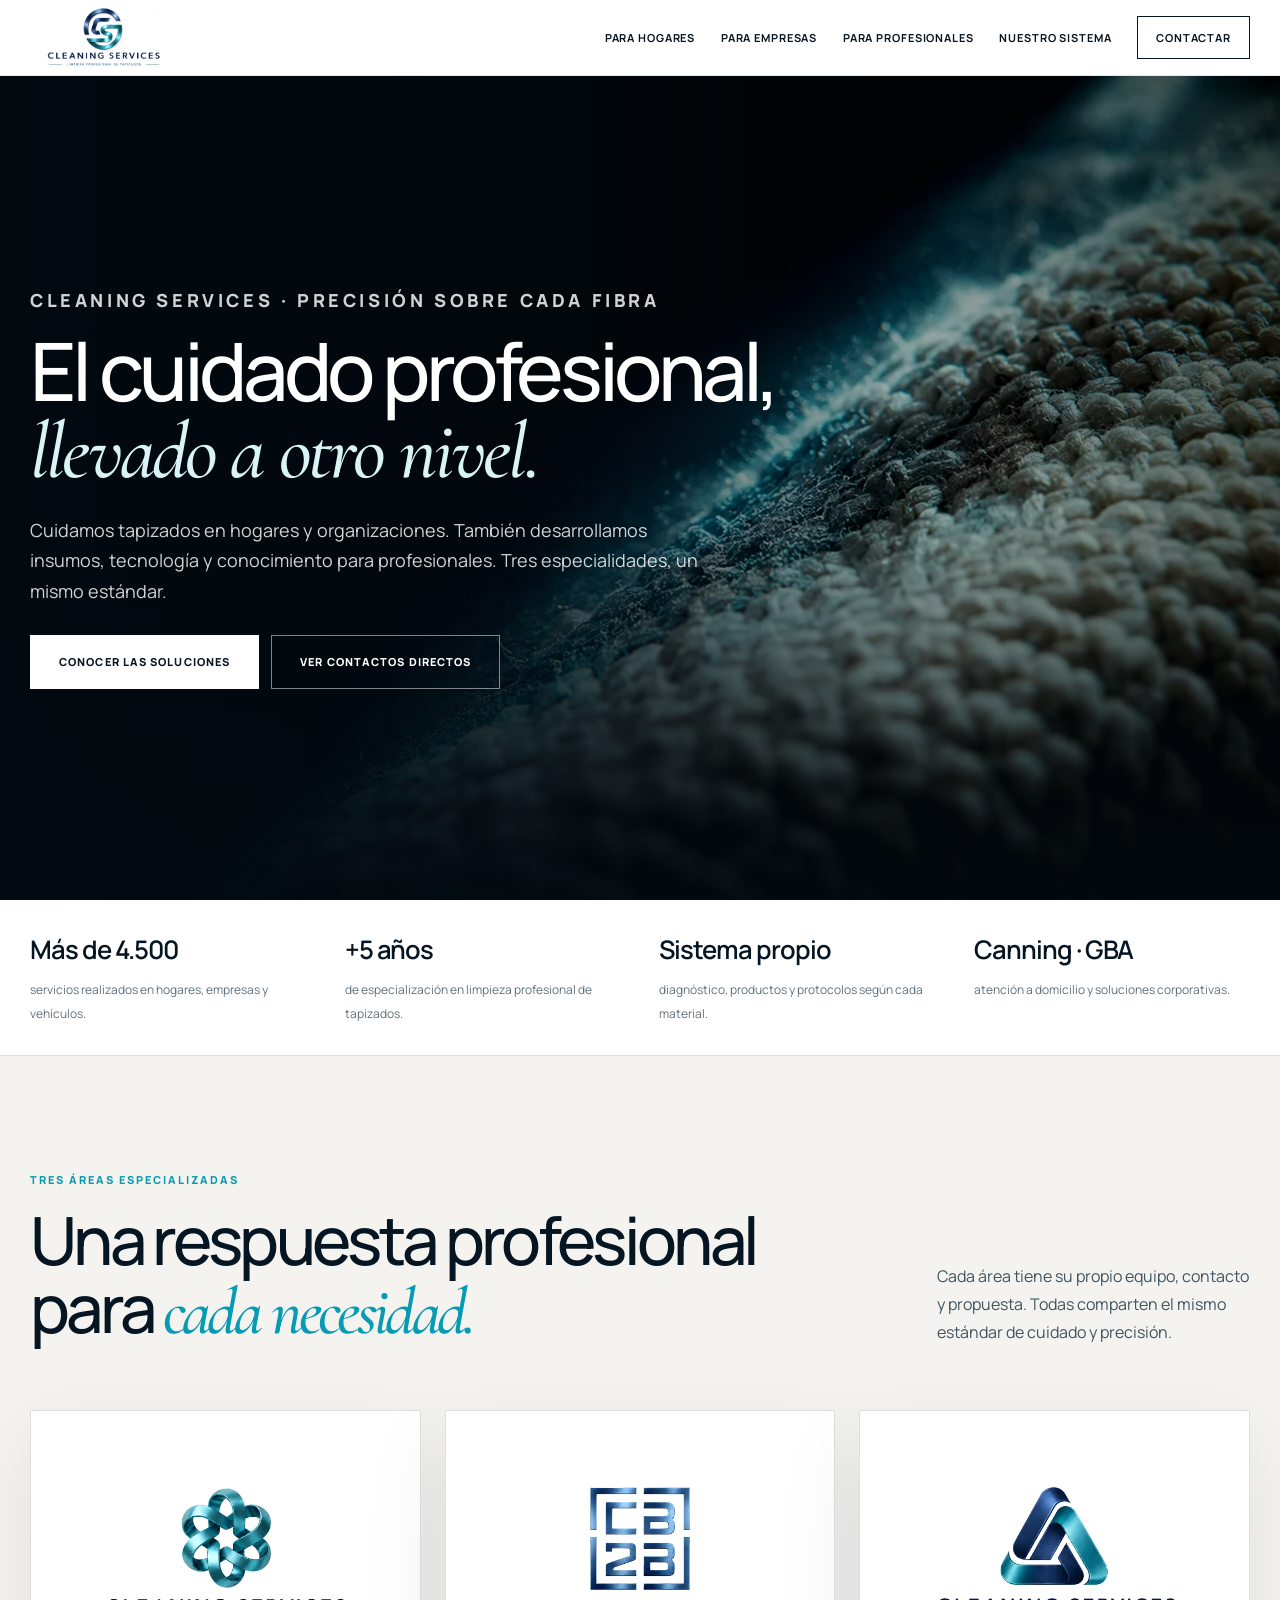
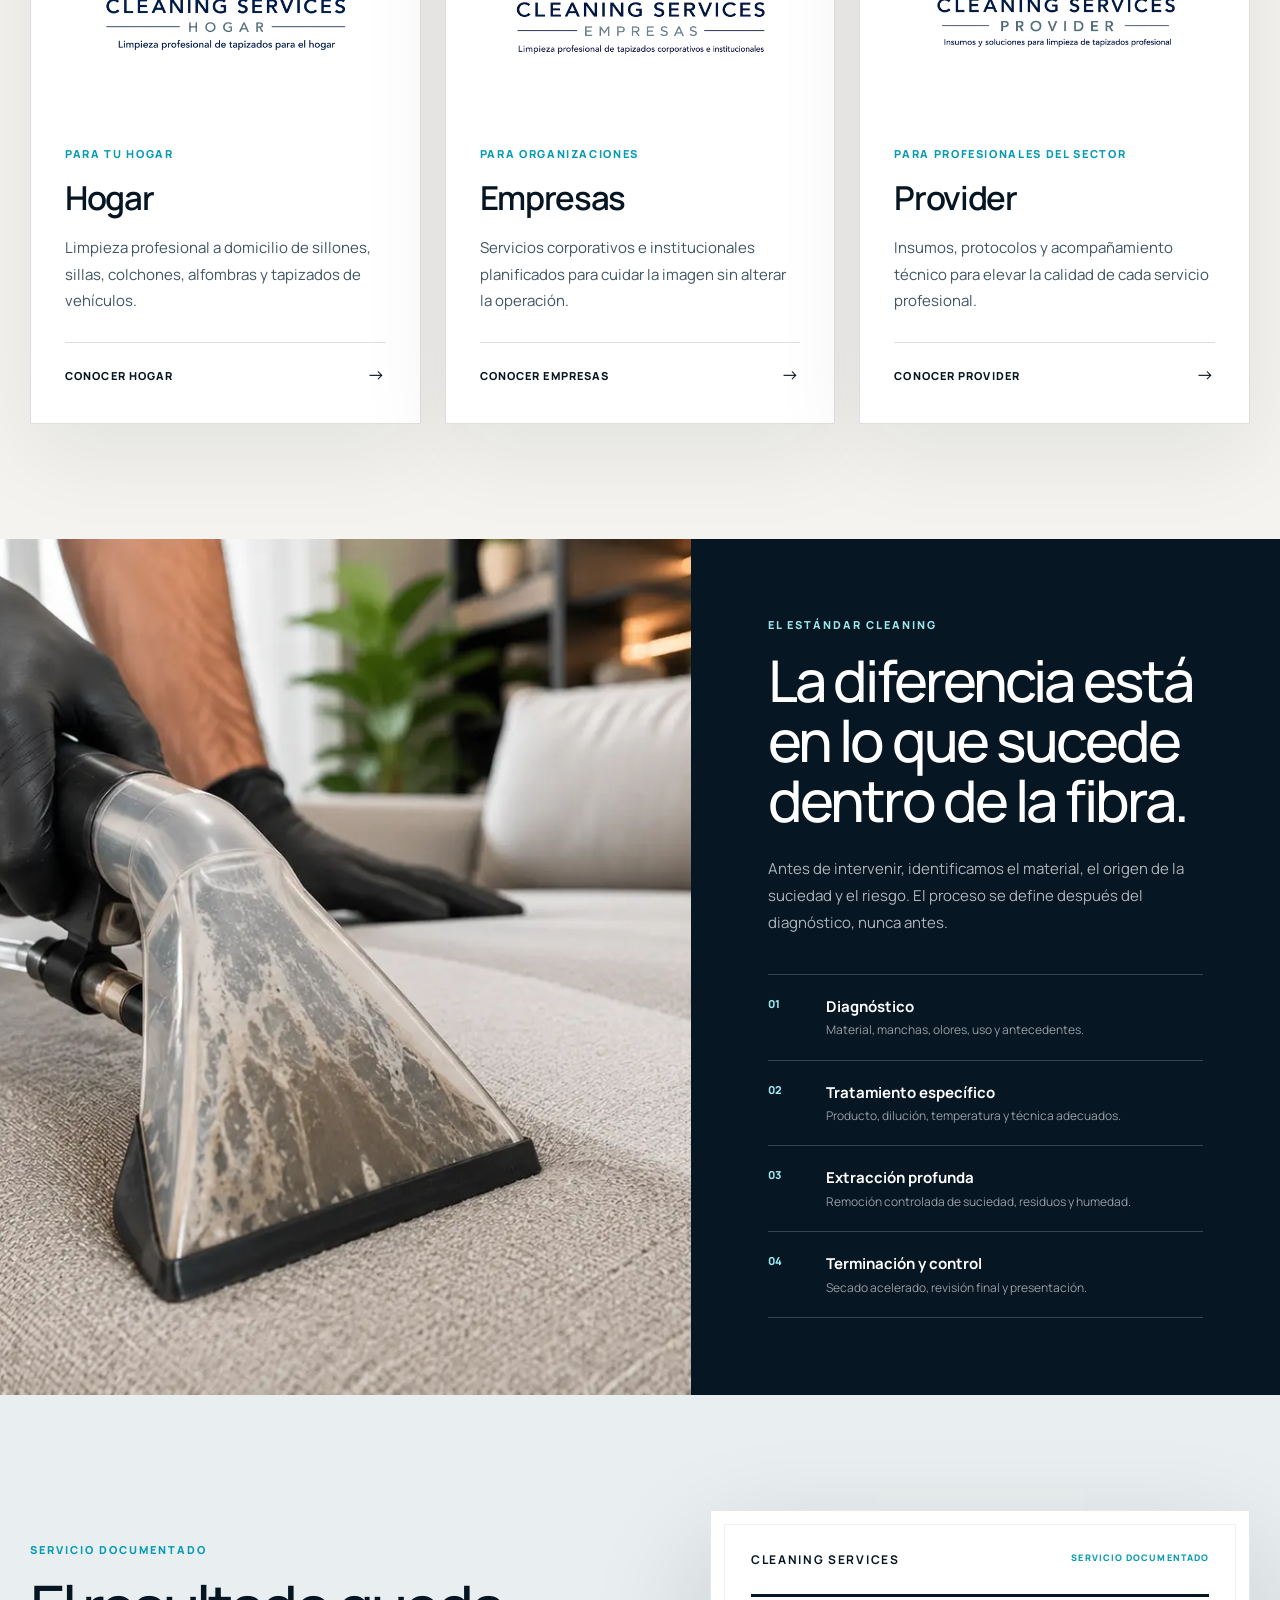
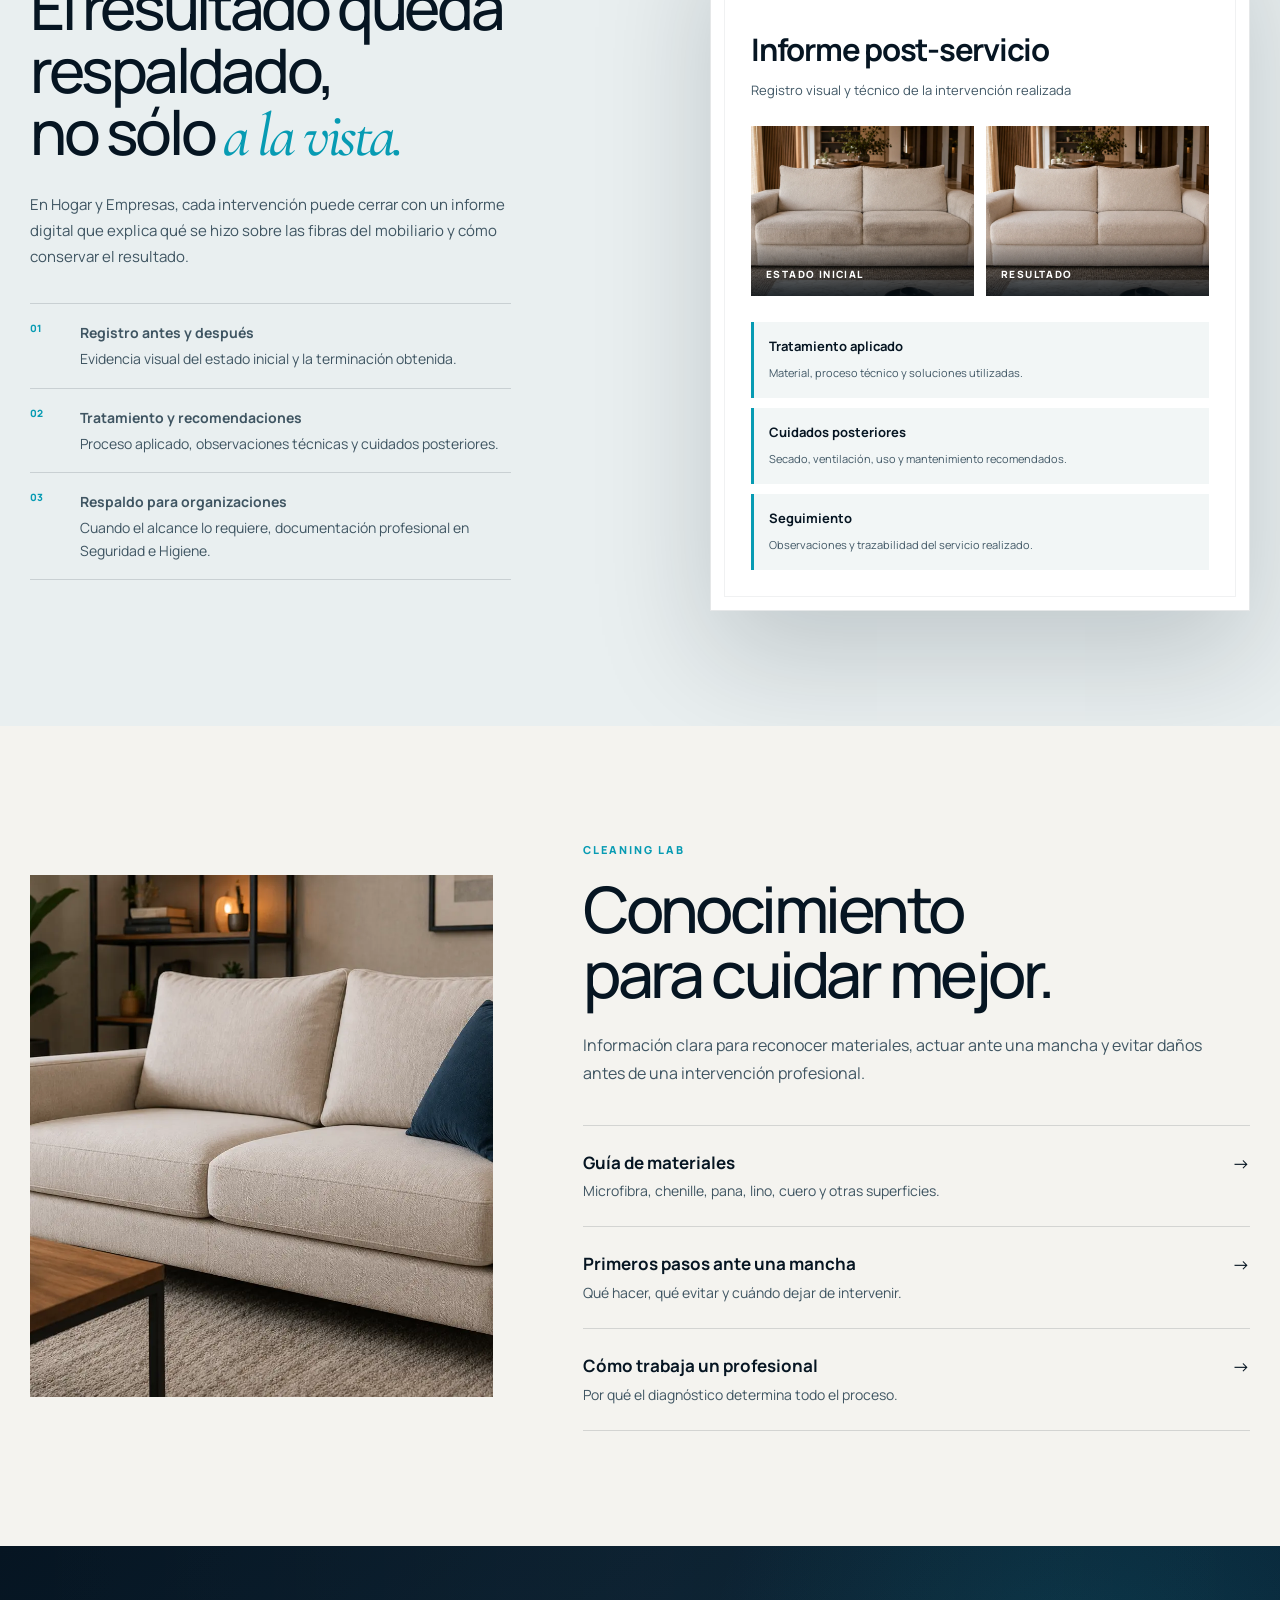
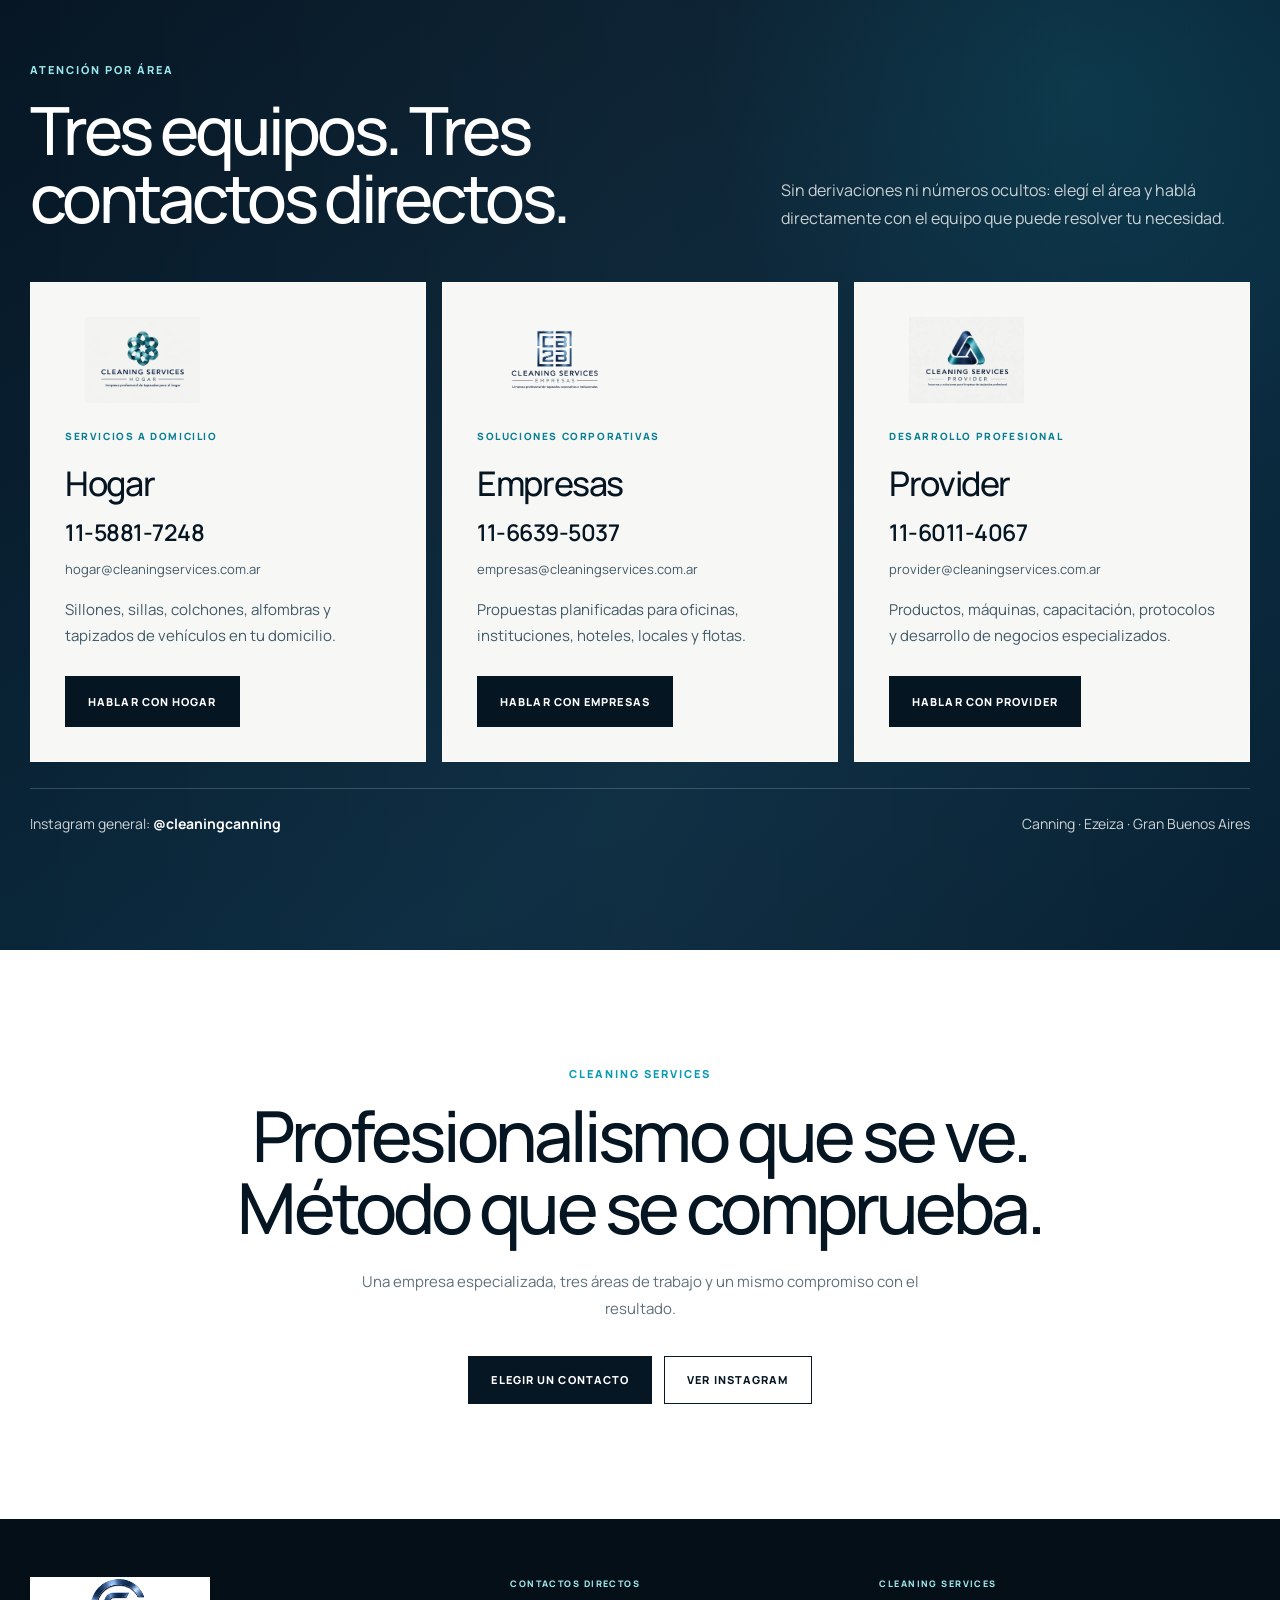
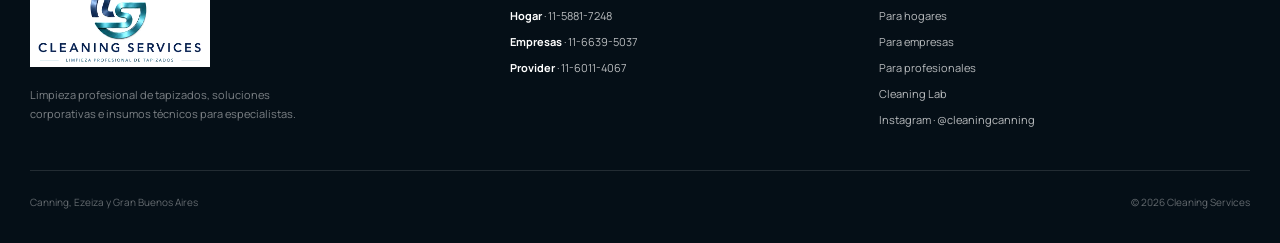
==== commit d57bf687: "Add cinematic premium experience and business imagery" ====
--- a/index.html
+++ b/index.html
@@ -624,6 +624,7 @@
       [data-reveal] { opacity: 1; transform: none; }
     }
   </style>
+  <link rel="stylesheet" href="premium-v3.css">
 </head>
 <body>
   <header class="site-header">
@@ -655,11 +656,15 @@
 
   <main>
     <section class="hero" id="inicio">
+      <video class="hero-film" autoplay muted loop playsinline preload="auto" poster="assets/premium/cleaning-opening-poster.webp" aria-hidden="true">
+        <source src="assets/premium/cleaning-opening.webm" type="video/webm">
+        <source src="assets/premium/cleaning-opening.mp4" type="video/mp4">
+      </video>
       <div class="container hero-inner">
         <div class="hero-copy" data-reveal>
-          <p class="hero-kicker">Una empresa · Tres áreas especializadas</p>
-          <h1>La limpieza profesional,<br><span>elevada a otro nivel.</span></h1>
-          <p class="hero-lead">Servicios especializados para hogares y organizaciones, e insumos técnicos para profesionales. Cada necesidad llega directamente al equipo indicado.</p>
+          <p class="hero-kicker">Cleaning Services · Precisión sobre cada fibra</p>
+          <h1>El cuidado profesional,<br><span>llevado a otro nivel.</span></h1>
+          <p class="hero-lead">Cuidamos tapizados en hogares y organizaciones. También desarrollamos insumos, tecnología y conocimiento para profesionales. Tres especialidades, un mismo estándar.</p>
           <div class="hero-actions">
             <a class="button button-light" href="#soluciones">Conocer las soluciones</a>
             <a class="button button-outline" href="#contacto">Ver contactos directos</a>
@@ -755,7 +760,10 @@
           <div class="report-sheet-head"><strong>CLEANING SERVICES</strong><span>Servicio documentado</span></div>
           <h3>Informe post-servicio</h3>
           <p>Registro visual y técnico de la intervención realizada</p>
-          <div class="report-photos"><div class="report-photo">Estado inicial</div><div class="report-photo">Resultado</div></div>
+          <div class="report-photos">
+            <figure class="report-photo"><img src="assets/premium/hogar-antes.webp" alt="Sillón antes del servicio profesional"><figcaption>Estado inicial</figcaption></figure>
+            <figure class="report-photo"><img src="assets/premium/hogar-despues.webp" alt="Sillón después del servicio profesional"><figcaption>Resultado</figcaption></figure>
+          </div>
           <div class="report-data"><div><strong>Tratamiento aplicado</strong><span>Material, proceso técnico y soluciones utilizadas.</span></div><div><strong>Cuidados posteriores</strong><span>Secado, ventilación, uso y mantenimiento recomendados.</span></div><div><strong>Seguimiento</strong><span>Observaciones y trazabilidad del servicio realizado.</span></div></div>
         </article>
       </div>
@@ -787,9 +795,9 @@
           <p class="section-lead">Sin derivaciones ni números ocultos: elegí el área y hablá directamente con el equipo que puede resolver tu necesidad.</p>
         </div>
         <div class="contact-grid" data-reveal>
-          <article class="contact-card"><small>Servicios a domicilio</small><h3>Hogar</h3><a class="contact-phone" href="https://wa.me/5491158817248" target="_blank" rel="noopener noreferrer">11-5881-7248</a><p>Sillones, sillas, colchones, alfombras y tapizados de vehículos.</p><a class="button button-light" href="https://wa.me/5491158817248?text=Hola%2C%20quiero%20consultar%20por%20un%20servicio%20para%20mi%20hogar" target="_blank" rel="noopener noreferrer">Hablar con Hogar</a></article>
-          <article class="contact-card"><small>Soluciones corporativas</small><h3>Empresas</h3><a class="contact-phone" href="https://wa.me/5491166395037" target="_blank" rel="noopener noreferrer">11-6639-5037</a><p>Propuestas para oficinas, instituciones, hoteles, locales y flotas.</p><a class="button button-light" href="https://wa.me/5491166395037?text=Hola%2C%20quiero%20solicitar%20una%20propuesta%20para%20una%20empresa" target="_blank" rel="noopener noreferrer">Hablar con Empresas</a></article>
-          <article class="contact-card"><small>Insumos y soporte técnico</small><h3>Provider</h3><a class="contact-phone" href="https://wa.me/5491160114067" target="_blank" rel="noopener noreferrer">11-6011-4067</a><p>Productos, protocolos y orientación para profesionales del sector.</p><a class="button button-light" href="https://wa.me/5491160114067?text=Hola%2C%20quiero%20informaci%C3%B3n%20sobre%20Cleaning%20Services%20Provider" target="_blank" rel="noopener noreferrer">Hablar con Provider</a></article>
+          <article class="contact-card"><div class="contact-logo"><img src="assets/logo-hogar-oficial.webp" alt="Cleaning Services Hogar"></div><small>Servicios a domicilio</small><h3>Hogar</h3><a class="contact-phone" href="https://wa.me/5491158817248" target="_blank" rel="noopener noreferrer">11-5881-7248</a><a class="contact-email" href="mailto:hogar@cleaningservices.com.ar">hogar@cleaningservices.com.ar</a><p>Sillones, sillas, colchones, alfombras y tapizados de vehículos en tu domicilio.</p><a class="button button-light" href="https://wa.me/5491158817248?text=Hola%2C%20quiero%20consultar%20por%20un%20servicio%20para%20mi%20hogar" target="_blank" rel="noopener noreferrer">Hablar con Hogar</a></article>
+          <article class="contact-card"><div class="contact-logo"><img src="assets/logo-empresas-oficial.webp" alt="Cleaning Services Empresas"></div><small>Soluciones corporativas</small><h3>Empresas</h3><a class="contact-phone" href="https://wa.me/5491166395037" target="_blank" rel="noopener noreferrer">11-6639-5037</a><a class="contact-email" href="mailto:empresas@cleaningservices.com.ar">empresas@cleaningservices.com.ar</a><p>Propuestas planificadas para oficinas, instituciones, hoteles, locales y flotas.</p><a class="button button-light" href="https://wa.me/5491166395037?text=Hola%2C%20quiero%20solicitar%20una%20propuesta%20para%20una%20empresa" target="_blank" rel="noopener noreferrer">Hablar con Empresas</a></article>
+          <article class="contact-card"><div class="contact-logo"><img src="assets/logo-provider-oficial.webp" alt="Cleaning Services Provider"></div><small>Desarrollo profesional</small><h3>Provider</h3><a class="contact-phone" href="https://wa.me/5491160114067" target="_blank" rel="noopener noreferrer">11-6011-4067</a><a class="contact-email" href="mailto:provider@cleaningservices.com.ar">provider@cleaningservices.com.ar</a><p>Productos, máquinas, capacitación, protocolos y desarrollo de negocios especializados.</p><a class="button button-light" href="https://wa.me/5491160114067?text=Hola%2C%20quiero%20informaci%C3%B3n%20sobre%20Cleaning%20Services%20Provider" target="_blank" rel="noopener noreferrer">Hablar con Provider</a></article>
         </div>
         <div class="contact-social"><span>Instagram general: <strong><a href="https://www.instagram.com/cleaningcanning" target="_blank" rel="noopener noreferrer">@cleaningcanning</a></strong></span><span>Canning · Ezeiza · Gran Buenos Aires</span></div>
       </div>
--- a/premium-v3.css
+++ b/premium-v3.css
@@ -0,0 +1,242 @@
+/* Cleaning Services — premium editorial refinement */
+
+:root {
+  --premium-ink: #061522;
+  --premium-navy: #071f32;
+  --premium-teal: #13b8ca;
+  --premium-paper: #f3f4f2;
+  --premium-muted: #3f5562;
+  --premium-line: rgba(6, 21, 34, .14);
+}
+
+/* Shared legibility */
+body { color: var(--premium-ink); }
+.section-lead,
+.section-head > p,
+.service-card p,
+.benefit p,
+.product-card p,
+.report-copy > p,
+.report-point p,
+.faq-list p,
+.guide-notice p,
+.material-card > p,
+.material-card dd,
+.material-alert { color: var(--premium-muted); }
+
+.section-lead,
+.section-head > p { font-size: clamp(16px, 1.2vw, 18px); line-height: 1.75; }
+.service-card p,
+.benefit p,
+.product-card p,
+.report-copy > p { font-size: 15px; line-height: 1.72; }
+.report-point p,
+.faq-list p { font-size: 14px; line-height: 1.72; }
+.overline,
+.section-label,
+.channel-kicker { font-size: 11px; letter-spacing: .18em; }
+
+/* Homepage: cinematic opening */
+.hero { min-height: calc(100svh - var(--header-h)); background: #02080e; }
+.hero::before { display: none; }
+.hero::after {
+  z-index: -1;
+  background:
+    linear-gradient(90deg, rgba(2, 10, 17, .91) 0%, rgba(2, 10, 17, .67) 43%, rgba(2, 10, 17, .18) 74%, rgba(2, 10, 17, .09) 100%),
+    linear-gradient(0deg, rgba(2, 10, 17, .72) 0%, transparent 46%);
+}
+.hero-film {
+  position: absolute;
+  inset: 0;
+  z-index: -2;
+  width: 100%;
+  height: 100%;
+  object-fit: cover;
+  object-position: center;
+}
+.hero-copy { max-width: 850px; }
+.hero h1 { max-width: 850px; font-size: clamp(52px, 6.3vw, 96px); line-height: .94; }
+.hero-lead { max-width: 670px; color: rgba(255,255,255,.88); font-size: clamp(16px, 1.35vw, 19px); }
+.hero-kicker { color: #a9f3f6; }
+.hero-actions .button { min-height: 54px; padding-inline: 28px; }
+
+/* Editorial unit cards: the isologos are identity, not layout geometry */
+.units-grid { gap: 24px; }
+.unit { border-radius: 2px; box-shadow: 0 28px 90px rgba(7,22,35,.08); }
+.unit-logo { min-height: 320px; padding: 28px; background: #fff; }
+.unit-logo img { mix-blend-mode: multiply; }
+.unit-copy { padding: 34px; }
+.unit p { color: var(--premium-muted); font-size: 15px; }
+
+/* Real visual evidence in reports */
+.report-photo,
+.report-visual {
+  position: relative;
+  min-height: 170px;
+  overflow: hidden;
+  margin: 0;
+  padding: 0;
+  background: #dfe7e8;
+}
+.report-photo img,
+.report-visual img { width: 100%; height: 100%; min-height: 170px; object-fit: cover; }
+.report-photo figcaption,
+.report-visual figcaption {
+  position: absolute;
+  inset: auto 0 0;
+  z-index: 2;
+  padding: 30px 15px 13px;
+  color: #fff;
+  background: linear-gradient(transparent, rgba(2,11,18,.84));
+  font-size: 10px;
+  font-weight: 800;
+  letter-spacing: .14em;
+  text-transform: uppercase;
+}
+.theme-empresas .report-comparison .report-photo {
+  min-height: 170px;
+  align-items: flex-end;
+  padding: 34px 15px 14px;
+  background-position: center;
+  background-size: cover;
+  color: #fff;
+  text-shadow: 0 1px 8px rgba(0,0,0,.7);
+  box-shadow: inset 0 -65px 55px -36px rgba(1,10,17,.85);
+}
+.theme-empresas .report-comparison .report-photo:first-child { background-image: url("assets/premium/empresas-antes.webp"); }
+.theme-empresas .report-comparison .report-photo:last-child { background-image: url("assets/premium/empresas-despues.webp"); }
+.report-sheet > p,
+.report-document > p { color: #405765; font-size: 13px; }
+.report-data strong,
+.report-tech strong { font-size: 13px; }
+.report-data span,
+.report-tech span { color: #405765; font-size: 11px; }
+.report-list p { color: var(--premium-muted); font-size: 14px; }
+
+/* Cleaning Lab */
+.lab-link { padding: 24px 0; }
+.lab-link strong { font-size: 17px; }
+.lab-link small { color: var(--premium-muted); font-size: 14px; line-height: 1.6; }
+
+/* Premium direct-contact experience */
+.contacts {
+  position: relative;
+  overflow: hidden;
+  background:
+    radial-gradient(circle at 84% 14%, rgba(22,185,204,.13), transparent 27%),
+    linear-gradient(145deg, #061522, #0b2b40 68%, #082133);
+}
+.contacts::before {
+  content: "";
+  position: absolute;
+  inset: 0;
+  pointer-events: none;
+  background: linear-gradient(90deg, transparent, rgba(255,255,255,.025), transparent);
+}
+.contacts .section-lead { color: rgba(255,255,255,.78); }
+.contact-grid { gap: 16px; border: 0; background: transparent; }
+.contact-card {
+  position: relative;
+  min-height: 440px;
+  padding: 34px;
+  border: 1px solid rgba(255,255,255,.30);
+  background: #f7f8f6;
+  backdrop-filter: blur(12px);
+  transition: transform .3s ease, border-color .3s ease, background .3s ease;
+}
+.contact-card:hover { transform: translateY(-5px); border-color: rgba(151,237,244,.64); background: #fff; }
+.contact-logo { height: 86px; display: flex; align-items: center; margin-bottom: 26px; }
+.contact-logo img { width: 155px; height: 86px; object-fit: contain; mix-blend-mode: multiply; filter: saturate(.85) contrast(1.04); }
+.contact-card small { color: #087f94; font-size: 10px; }
+.contact-card h3 { margin-top: 12px; font-size: 34px; }
+.contact-card h3,
+.contact-phone { color: var(--premium-ink); }
+.contact-phone { font-size: 23px; }
+.contact-email { display: inline-block; margin-top: 8px; color: #425967; font-size: 13px; }
+.contact-card p { color: #425967; font-size: 15px; line-height: 1.7; }
+.contact-card .button { min-height: 51px; }
+.contact-card .button-light { border-color: var(--premium-ink); background: var(--premium-ink); color: #fff; }
+.contact-social { color: rgba(255,255,255,.80); font-size: 14px; }
+
+/* Channel pages: photographic hero, no oversized logo tile */
+.channel-hero { min-height: 720px; }
+.hero-layout { min-height: 720px; grid-template-columns: .92fr 1.08fr; gap: clamp(46px, 6vw, 92px); }
+.hero-copy > p { color: rgba(255,255,255,.82); font-size: 18px; }
+.symbol-stage { min-height: 510px; }
+.symbol-card {
+  width: min(660px, 48vw);
+  aspect-ratio: 16 / 11;
+  border: 1px solid rgba(255,255,255,.18);
+  border-radius: 2px;
+  background: #071b29;
+  box-shadow: 0 46px 120px rgba(0,0,0,.38);
+}
+.symbol-card::after {
+  content: "";
+  position: absolute;
+  inset: 0;
+  pointer-events: none;
+  background: linear-gradient(180deg, transparent 55%, rgba(1,10,17,.28));
+}
+.symbol-card img { object-fit: cover; filter: saturate(.9) contrast(1.03); }
+.trust-item span { color: #405765; font-size: 13px; line-height: 1.6; }
+.service-card { min-height: 310px; padding: 34px; border-radius: 2px; background: #fff; }
+.service-icon { border-radius: 2px; }
+.service-card a { font-size: 11px; }
+.benefit { padding: 34px; border-radius: 2px; }
+.product-card { min-height: 350px; border-radius: 2px; }
+.method-step p,
+.split-copy p { color: rgba(255,255,255,.73); font-size: 14px; }
+.method-step h3 { font-size: 19px; }
+.report-document { border-radius: 2px; }
+
+/* Provider is a complete business platform */
+.provider-platform .service-card { min-height: 325px; }
+
+/* Cleaning Lab belongs to the general company */
+body.theme-general { --accent: #10aabd; --accent-soft: #e5f6f7; --accent-rgb: 16,170,189; }
+.guide-hero-copy > p { color: rgba(255,255,255,.88); font-size: 18px; }
+.guide-hero-card { aspect-ratio: 16 / 11; }
+.guide-hero-card img { object-fit: contain; mix-blend-mode: multiply; }
+.guide-hero-card strong { display: none; }
+.guide-hero-card span { bottom: 8%; font-size: 11px; }
+.guide-hero .button-secondary { border-color: rgba(255,255,255,.72); background: rgba(255,255,255,.12); color: #fff; }
+.guide-hero .button-secondary:hover { background: #fff; color: var(--premium-ink); }
+.guide-notice p { font-size: 15px; }
+.guide-search span,
+.guide-count,
+.material-card small { font-size: 10px; }
+.material-card > p { font-size: 15px; }
+.material-card dt { font-size: 10px; }
+.material-card dd,
+.material-alert { font-size: 13px; }
+.first-steps-grid p { color: rgba(255,255,255,.74); font-size: 14px; }
+
+@media (max-width: 980px) {
+  .symbol-card { width: min(720px, 90vw); }
+  .contact-grid { grid-template-columns: 1fr; }
+  .contact-card { min-height: 360px; }
+}
+
+@media (max-width: 640px) {
+  .hero h1 { font-size: clamp(46px, 14vw, 66px); }
+  .hero-film { object-position: 58% center; }
+  .hero-actions { width: 100%; }
+  .hero-actions .button { width: 100%; }
+  .unit-logo { min-height: 260px; }
+  .contact-card { min-height: 0; padding: 28px; }
+  .contact-logo { height: 72px; }
+  .contact-logo img { height: 72px; }
+  .report-photos,
+  .report-comparison { grid-template-columns: 1fr; }
+  .report-photo,
+  .report-photo img,
+  .report-visual,
+  .report-visual img { min-height: 180px; }
+  .symbol-card { width: min(420px, 94vw); }
+}
+
+@media (prefers-reduced-motion: reduce) {
+  .hero-film { display: none; }
+  .hero { background: #061522 url("assets/premium/cleaning-opening-poster.webp") center / cover no-repeat; }
+}
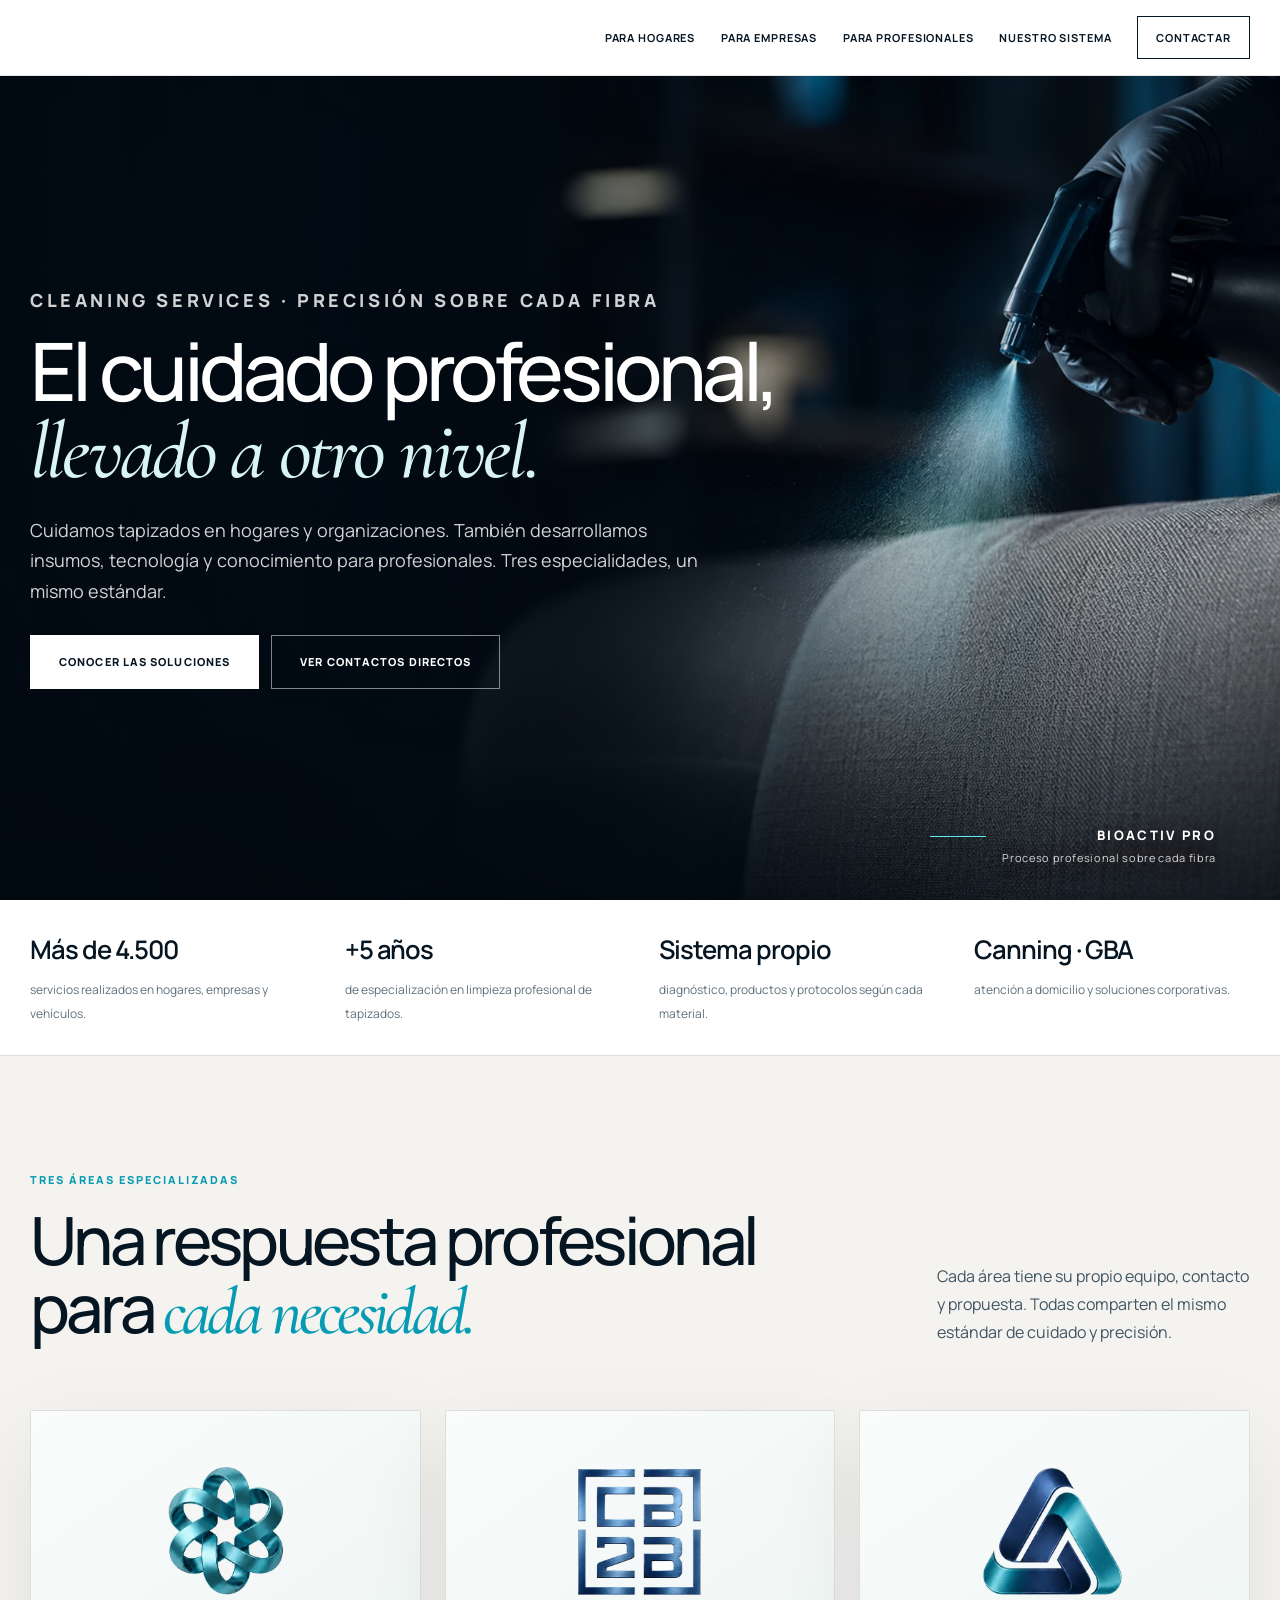
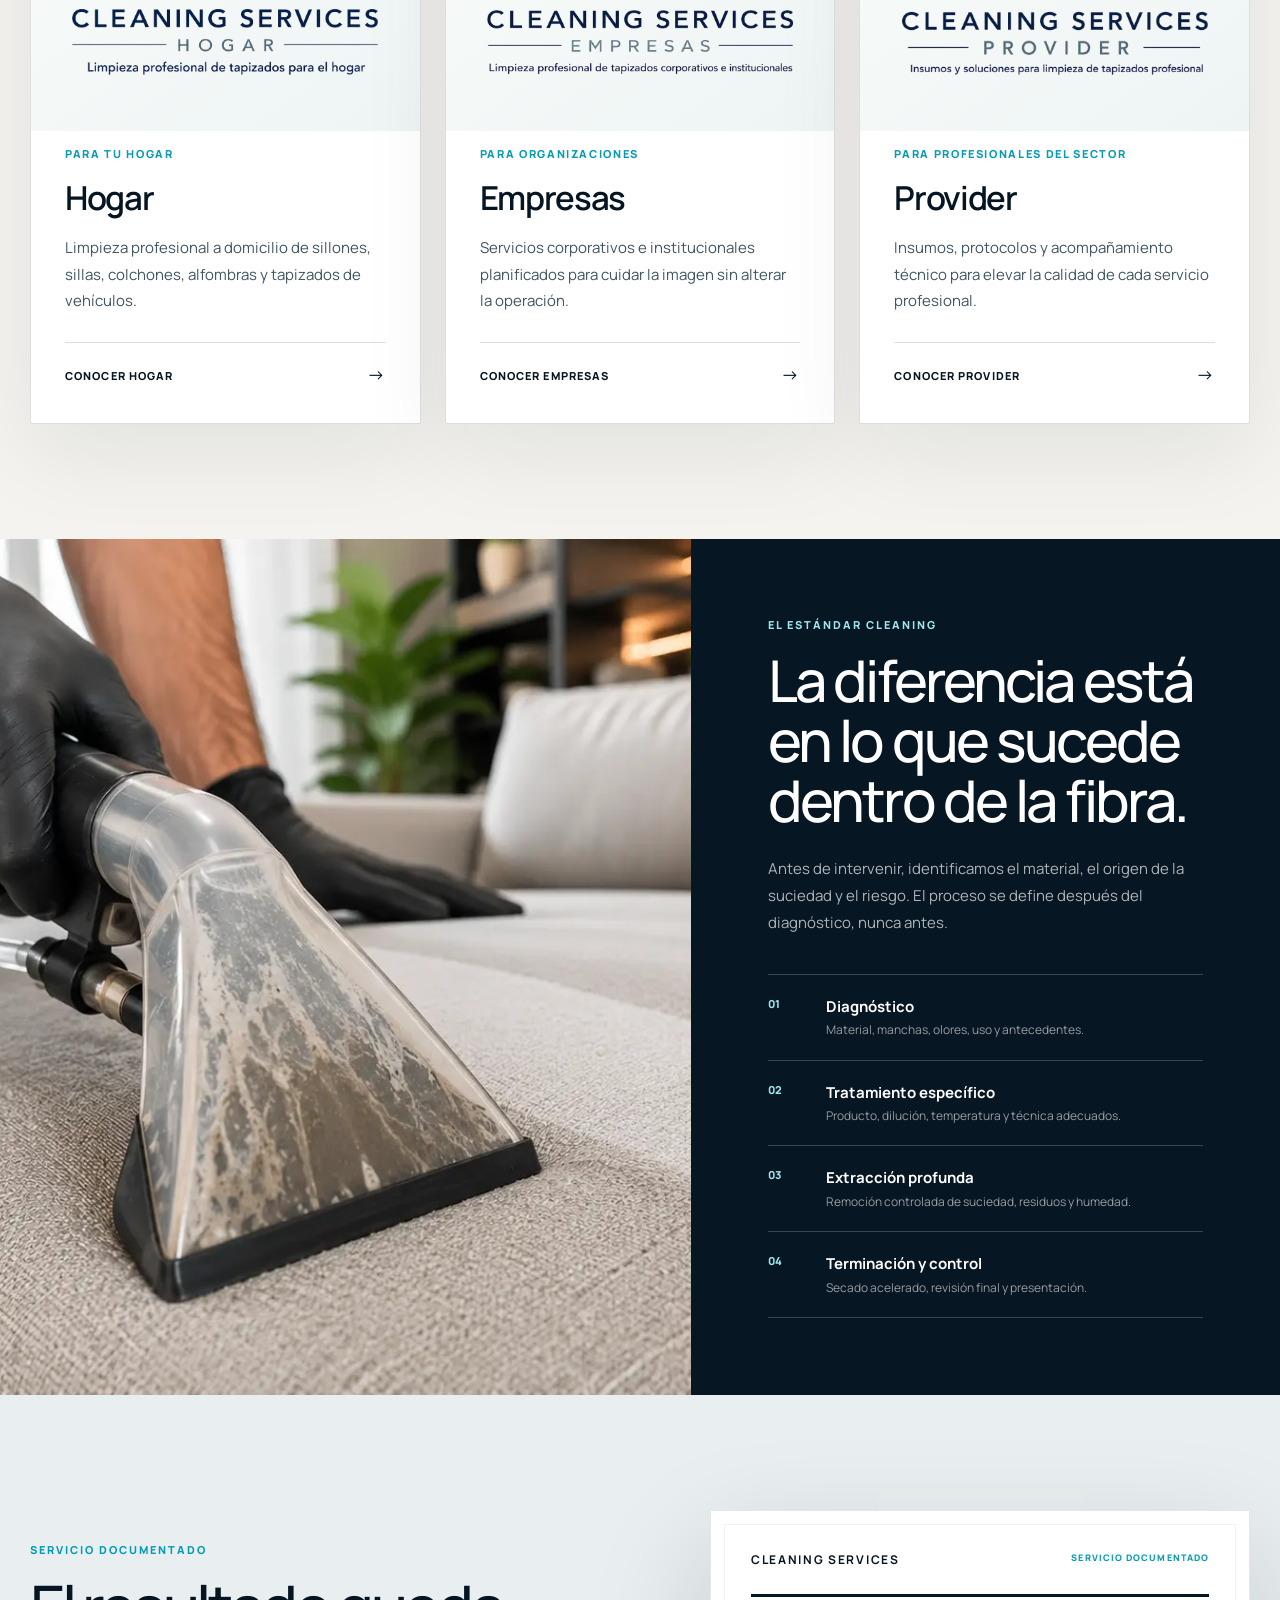
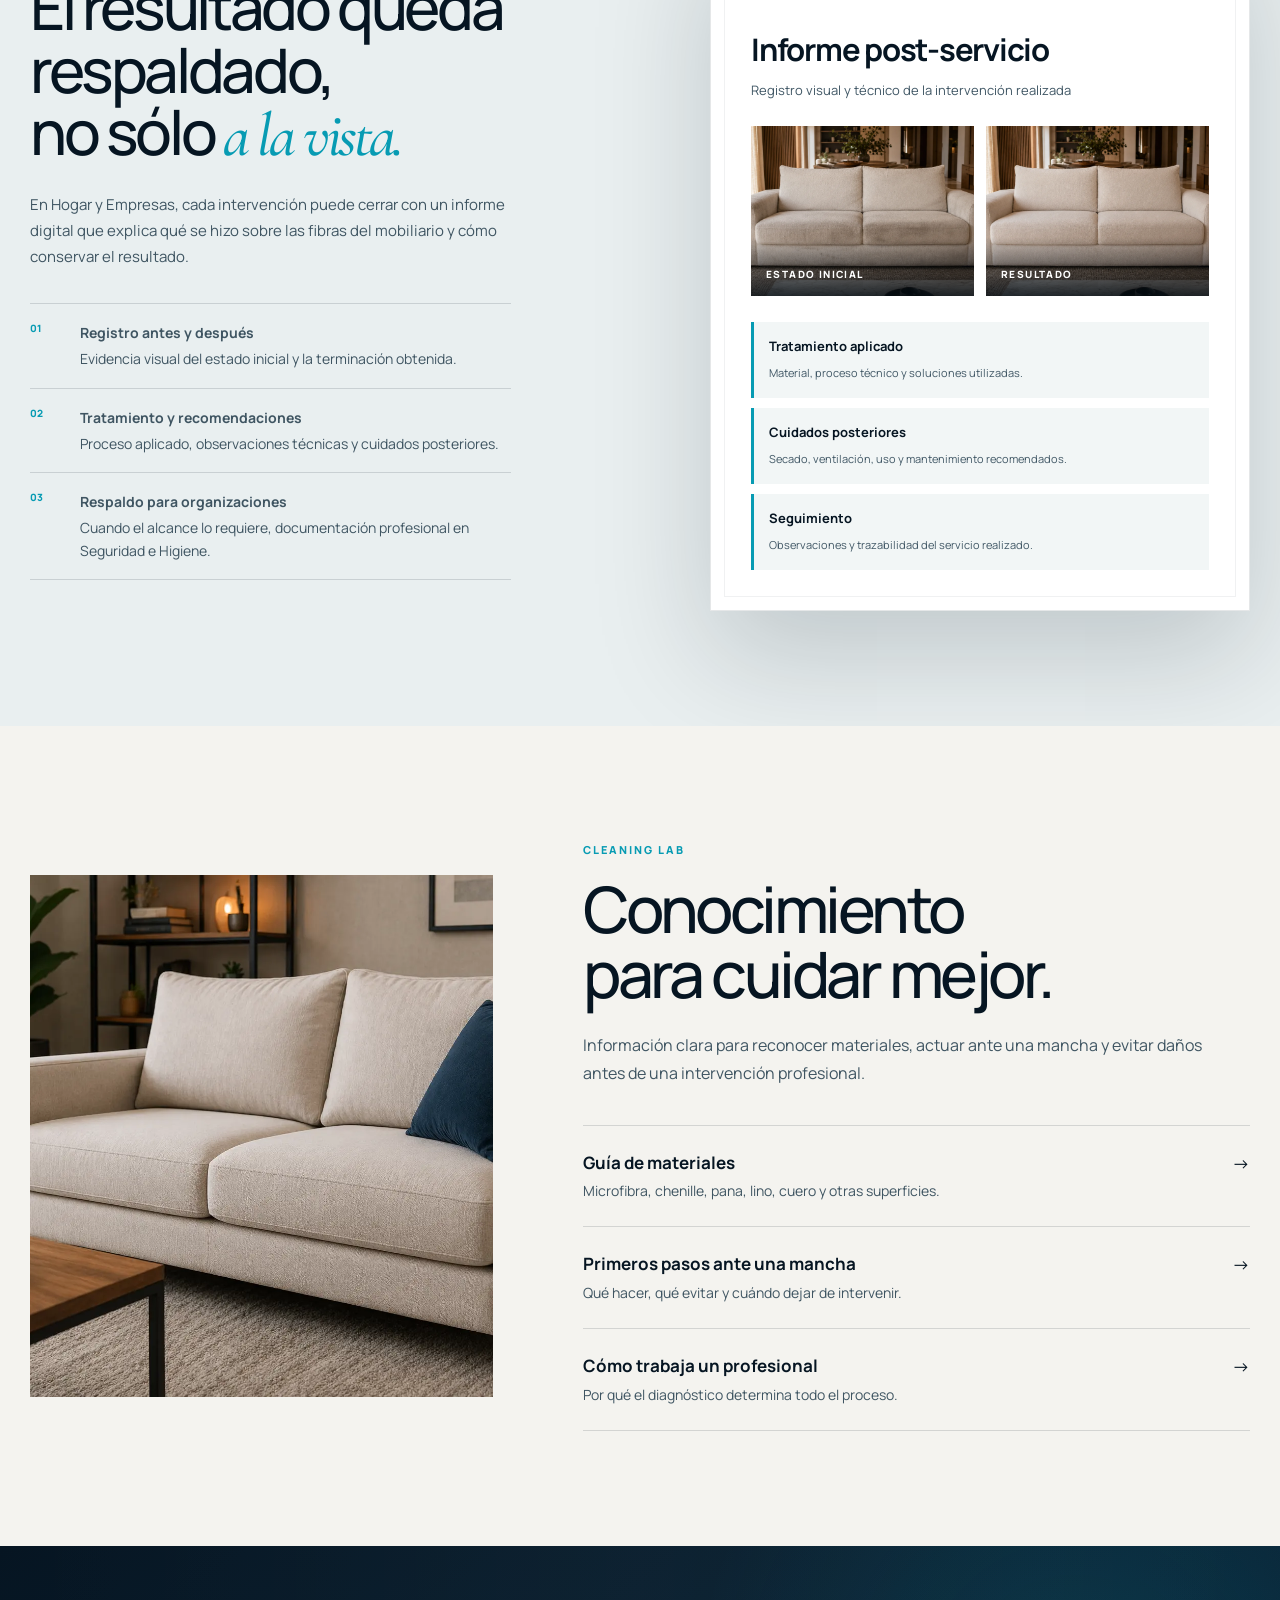
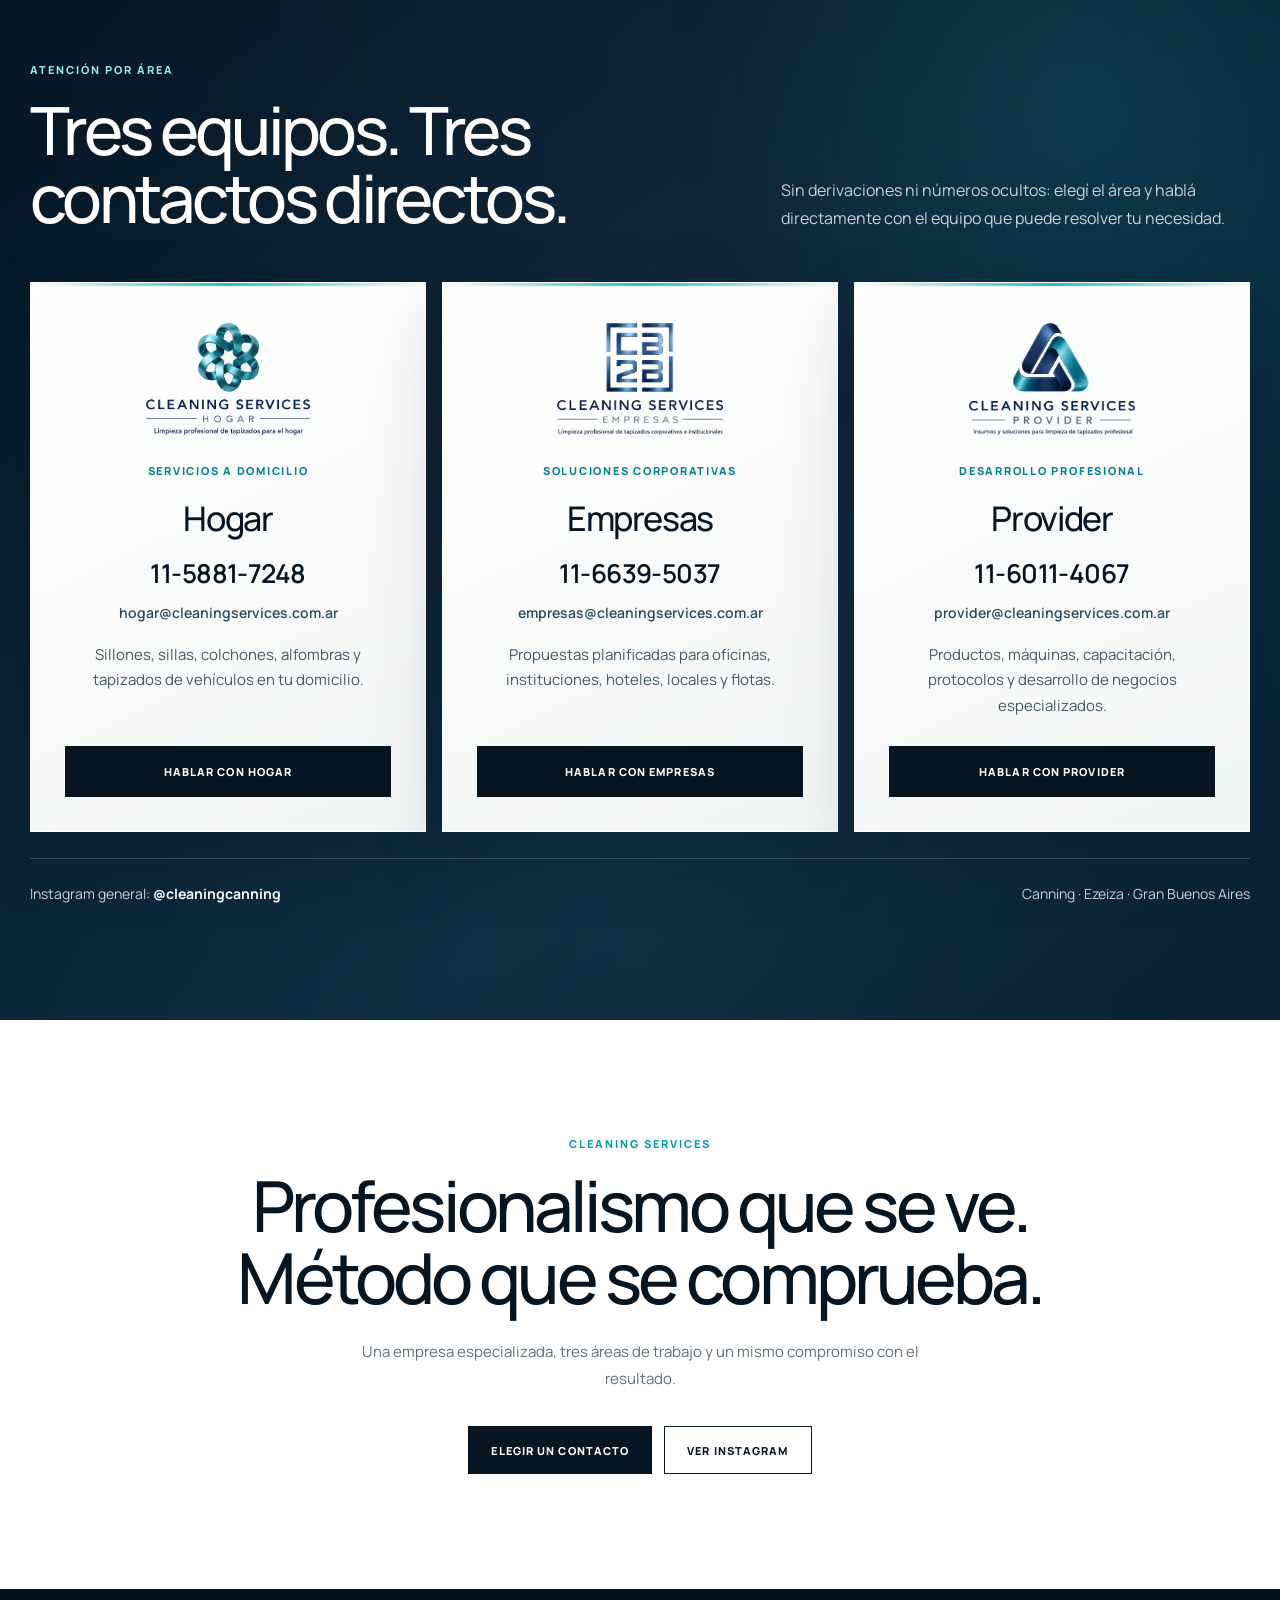
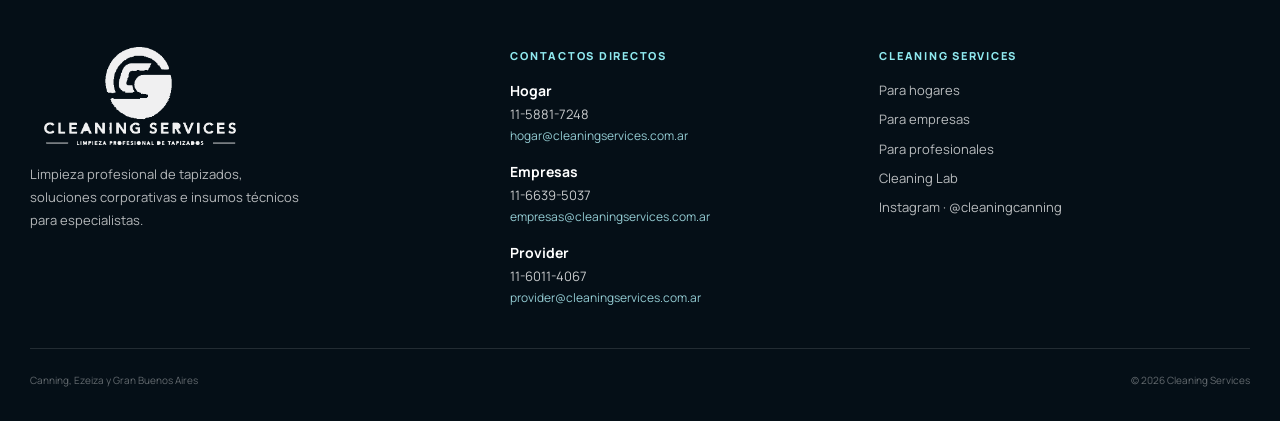
==== commit a4b8346a: "Refine premium presentation and responsive layout" ====
--- a/index.html
+++ b/index.html
@@ -630,7 +630,7 @@
   <header class="site-header">
     <div class="container header-row">
       <a class="brand" href="#inicio" aria-label="Cleaning Services, volver al inicio">
-        <img src="assets/logo-general-oficial.webp" alt="Cleaning Services">
+        <img src="assets/logo-general-transparent.png" alt="Cleaning Services">
       </a>
       <nav class="desktop-nav" aria-label="Navegación principal">
         <a href="hogar.html">Para hogares</a>
@@ -656,10 +656,11 @@
 
   <main>
     <section class="hero" id="inicio">
-      <video class="hero-film" autoplay muted loop playsinline preload="auto" poster="assets/premium/cleaning-opening-poster.webp" aria-hidden="true">
+      <video class="hero-film" autoplay muted playsinline preload="auto" poster="assets/premium/cleaning-opening-poster.webp" aria-hidden="true">
         <source src="assets/premium/cleaning-opening.webm" type="video/webm">
         <source src="assets/premium/cleaning-opening.mp4" type="video/mp4">
       </video>
+      <div class="hero-film-signature" aria-hidden="true"><strong>BioActiv Pro</strong><span>Proceso profesional sobre cada fibra</span></div>
       <div class="container hero-inner">
         <div class="hero-copy" data-reveal>
           <p class="hero-kicker">Cleaning Services · Precisión sobre cada fibra</p>
@@ -695,7 +696,7 @@
 
         <div class="units-grid">
           <article class="unit" data-reveal>
-            <div class="unit-logo"><img src="assets/logo-hogar-oficial.webp" alt="Cleaning Services Hogar"></div>
+            <div class="unit-logo"><img src="assets/logo-hogar-transparent.png" alt="Cleaning Services Hogar"></div>
             <div class="unit-copy">
               <span class="unit-audience">Para tu hogar</span>
               <h3>Hogar</h3>
@@ -705,7 +706,7 @@
           </article>
 
           <article class="unit" data-reveal>
-            <div class="unit-logo"><img src="assets/logo-empresas-oficial.webp" alt="Cleaning Services Empresas"></div>
+            <div class="unit-logo"><img src="assets/logo-empresas-transparent.png" alt="Cleaning Services Empresas"></div>
             <div class="unit-copy">
               <span class="unit-audience">Para organizaciones</span>
               <h3>Empresas</h3>
@@ -715,7 +716,7 @@
           </article>
 
           <article class="unit" data-reveal>
-            <div class="unit-logo"><img src="assets/logo-provider-oficial.webp" alt="Cleaning Services Provider"></div>
+            <div class="unit-logo"><img src="assets/logo-provider-transparent.png" alt="Cleaning Services Provider"></div>
             <div class="unit-copy">
               <span class="unit-audience">Para profesionales del sector</span>
               <h3>Provider</h3>
@@ -795,9 +796,9 @@
           <p class="section-lead">Sin derivaciones ni números ocultos: elegí el área y hablá directamente con el equipo que puede resolver tu necesidad.</p>
         </div>
         <div class="contact-grid" data-reveal>
-          <article class="contact-card"><div class="contact-logo"><img src="assets/logo-hogar-oficial.webp" alt="Cleaning Services Hogar"></div><small>Servicios a domicilio</small><h3>Hogar</h3><a class="contact-phone" href="https://wa.me/5491158817248" target="_blank" rel="noopener noreferrer">11-5881-7248</a><a class="contact-email" href="mailto:hogar@cleaningservices.com.ar">hogar@cleaningservices.com.ar</a><p>Sillones, sillas, colchones, alfombras y tapizados de vehículos en tu domicilio.</p><a class="button button-light" href="https://wa.me/5491158817248?text=Hola%2C%20quiero%20consultar%20por%20un%20servicio%20para%20mi%20hogar" target="_blank" rel="noopener noreferrer">Hablar con Hogar</a></article>
-          <article class="contact-card"><div class="contact-logo"><img src="assets/logo-empresas-oficial.webp" alt="Cleaning Services Empresas"></div><small>Soluciones corporativas</small><h3>Empresas</h3><a class="contact-phone" href="https://wa.me/5491166395037" target="_blank" rel="noopener noreferrer">11-6639-5037</a><a class="contact-email" href="mailto:empresas@cleaningservices.com.ar">empresas@cleaningservices.com.ar</a><p>Propuestas planificadas para oficinas, instituciones, hoteles, locales y flotas.</p><a class="button button-light" href="https://wa.me/5491166395037?text=Hola%2C%20quiero%20solicitar%20una%20propuesta%20para%20una%20empresa" target="_blank" rel="noopener noreferrer">Hablar con Empresas</a></article>
-          <article class="contact-card"><div class="contact-logo"><img src="assets/logo-provider-oficial.webp" alt="Cleaning Services Provider"></div><small>Desarrollo profesional</small><h3>Provider</h3><a class="contact-phone" href="https://wa.me/5491160114067" target="_blank" rel="noopener noreferrer">11-6011-4067</a><a class="contact-email" href="mailto:provider@cleaningservices.com.ar">provider@cleaningservices.com.ar</a><p>Productos, máquinas, capacitación, protocolos y desarrollo de negocios especializados.</p><a class="button button-light" href="https://wa.me/5491160114067?text=Hola%2C%20quiero%20informaci%C3%B3n%20sobre%20Cleaning%20Services%20Provider" target="_blank" rel="noopener noreferrer">Hablar con Provider</a></article>
+          <article class="contact-card"><div class="contact-logo"><img src="assets/logo-hogar-transparent.png" alt="Cleaning Services Hogar"></div><small>Servicios a domicilio</small><h3>Hogar</h3><a class="contact-phone" href="https://wa.me/5491158817248" target="_blank" rel="noopener noreferrer">11-5881-7248</a><a class="contact-email" href="mailto:hogar@cleaningservices.com.ar">hogar@cleaningservices.com.ar</a><p>Sillones, sillas, colchones, alfombras y tapizados de vehículos en tu domicilio.</p><a class="button button-light" href="https://wa.me/5491158817248?text=Hola%2C%20quiero%20consultar%20por%20un%20servicio%20para%20mi%20hogar" target="_blank" rel="noopener noreferrer">Hablar con Hogar</a></article>
+          <article class="contact-card"><div class="contact-logo"><img src="assets/logo-empresas-transparent.png" alt="Cleaning Services Empresas"></div><small>Soluciones corporativas</small><h3>Empresas</h3><a class="contact-phone" href="https://wa.me/5491166395037" target="_blank" rel="noopener noreferrer">11-6639-5037</a><a class="contact-email" href="mailto:empresas@cleaningservices.com.ar">empresas@cleaningservices.com.ar</a><p>Propuestas planificadas para oficinas, instituciones, hoteles, locales y flotas.</p><a class="button button-light" href="https://wa.me/5491166395037?text=Hola%2C%20quiero%20solicitar%20una%20propuesta%20para%20una%20empresa" target="_blank" rel="noopener noreferrer">Hablar con Empresas</a></article>
+          <article class="contact-card"><div class="contact-logo"><img src="assets/logo-provider-transparent.png" alt="Cleaning Services Provider"></div><small>Desarrollo profesional</small><h3>Provider</h3><a class="contact-phone" href="https://wa.me/5491160114067" target="_blank" rel="noopener noreferrer">11-6011-4067</a><a class="contact-email" href="mailto:provider@cleaningservices.com.ar">provider@cleaningservices.com.ar</a><p>Productos, máquinas, capacitación, protocolos y desarrollo de negocios especializados.</p><a class="button button-light" href="https://wa.me/5491160114067?text=Hola%2C%20quiero%20informaci%C3%B3n%20sobre%20Cleaning%20Services%20Provider" target="_blank" rel="noopener noreferrer">Hablar con Provider</a></article>
         </div>
         <div class="contact-social"><span>Instagram general: <strong><a href="https://www.instagram.com/cleaningcanning" target="_blank" rel="noopener noreferrer">@cleaningcanning</a></strong></span><span>Canning · Ezeiza · Gran Buenos Aires</span></div>
       </div>
@@ -818,8 +819,12 @@
 
   <footer class="site-footer">
     <div class="container footer-row">
-      <div class="footer-brand"><img src="assets/logo-general-oficial.webp" alt="Cleaning Services"><p>Limpieza profesional de tapizados, soluciones corporativas e insumos técnicos para especialistas.</p></div>
-      <div><span class="footer-title">Contactos directos</span><div class="footer-contact"><a href="https://wa.me/5491158817248" target="_blank" rel="noopener noreferrer"><strong>Hogar</strong> · 11-5881-7248</a><a href="https://wa.me/5491166395037" target="_blank" rel="noopener noreferrer"><strong>Empresas</strong> · 11-6639-5037</a><a href="https://wa.me/5491160114067" target="_blank" rel="noopener noreferrer"><strong>Provider</strong> · 11-6011-4067</a></div></div>
+      <div class="footer-brand"><img src="assets/logo-general-transparent.png" alt="Cleaning Services"><p>Limpieza profesional de tapizados, soluciones corporativas e insumos técnicos para especialistas.</p></div>
+      <div><span class="footer-title">Contactos directos</span><div class="footer-contact">
+        <div class="footer-contact-item"><strong>Hogar</strong><a href="https://wa.me/5491158817248" target="_blank" rel="noopener noreferrer">11-5881-7248</a><a href="mailto:hogar@cleaningservices.com.ar">hogar@cleaningservices.com.ar</a></div>
+        <div class="footer-contact-item"><strong>Empresas</strong><a href="https://wa.me/5491166395037" target="_blank" rel="noopener noreferrer">11-6639-5037</a><a href="mailto:empresas@cleaningservices.com.ar">empresas@cleaningservices.com.ar</a></div>
+        <div class="footer-contact-item"><strong>Provider</strong><a href="https://wa.me/5491160114067" target="_blank" rel="noopener noreferrer">11-6011-4067</a><a href="mailto:provider@cleaningservices.com.ar">provider@cleaningservices.com.ar</a></div>
+      </div></div>
       <div><span class="footer-title">Cleaning Services</span><div class="footer-links"><a href="hogar.html">Para hogares</a><a href="empresas.html">Para empresas</a><a href="provider.html">Para profesionales</a><a href="guia-materiales.html">Cleaning Lab</a><a href="https://www.instagram.com/cleaningcanning" target="_blank" rel="noopener noreferrer">Instagram · @cleaningcanning</a></div></div>
     </div>
     <div class="container footer-bottom"><span>Canning, Ezeiza y Gran Buenos Aires</span><span>© 2026 Cleaning Services</span></div>
--- a/premium-v3.css
+++ b/premium-v3.css
@@ -240,3 +240,144 @@
   .hero-film { display: none; }
   .hero { background: #061522 url("assets/premium/cleaning-opening-poster.webp") center / cover no-repeat; }
 }
+
+/* Premium refinement v4 — clarity, exact identity and responsive polish */
+.site-header .brand img,
+.channel-header .brand img,
+.footer-brand img,
+.unit-logo img,
+.contact-logo img,
+.guide-hero-card img {
+  background: transparent !important;
+  mix-blend-mode: normal;
+}
+
+.site-header .brand img {
+  filter: brightness(0) invert(1);
+  opacity: .96;
+}
+
+.channel-header .brand img {
+  width: 156px;
+  height: 66px;
+  object-fit: contain;
+  filter: none;
+}
+
+.hero-film-signature {
+  position: absolute;
+  right: clamp(28px, 5vw, 78px);
+  bottom: 34px;
+  z-index: 3;
+  display: grid;
+  justify-items: end;
+  gap: 4px;
+  padding-left: 72px;
+  color: #fff;
+  text-align: right;
+  text-shadow: 0 2px 18px rgba(0,0,0,.72);
+}
+.hero-film-signature::before {
+  content: "";
+  position: absolute;
+  left: 0;
+  top: 11px;
+  width: 56px;
+  height: 1px;
+  background: #63e6ef;
+}
+.hero-film-signature strong { font-size: 13px; font-weight: 800; letter-spacing: .18em; text-transform: uppercase; }
+.hero-film-signature span { color: rgba(255,255,255,.82); font-size: 11px; letter-spacing: .06em; }
+
+.unit-logo { background: linear-gradient(145deg, #fafcfb, #eef4f4); }
+.unit-logo img { width: min(92%, 330px); height: 220px; object-fit: contain; filter: none; }
+
+.contact-card {
+  align-items: center;
+  min-height: 500px;
+  padding: 38px 34px 34px;
+  text-align: center;
+  background: linear-gradient(155deg, #fff 0%, #f2f6f5 100%);
+  box-shadow: 0 26px 70px rgba(1,14,23,.16);
+}
+.contact-card::before {
+  content: "";
+  position: absolute;
+  inset: 0 0 auto;
+  height: 3px;
+  background: linear-gradient(90deg, transparent, #24bfd0, transparent);
+}
+.contact-logo { width: 100%; height: 116px; justify-content: center; margin-bottom: 25px; }
+.contact-logo img { width: 215px; height: 112px; object-fit: contain; filter: none; }
+.contact-card small { font-size: 11px; }
+.contact-card h3 { margin: 13px 0 8px; }
+.contact-phone { font-size: 26px; }
+.contact-email { margin-top: 9px; color: #294c5e; font-size: 14px; font-weight: 600; }
+.contact-card p { max-width: 310px; margin-inline: auto; }
+.contact-card .button { width: 100%; align-self: stretch; margin-top: auto; }
+
+.footer-brand img {
+  width: 220px;
+  height: 98px;
+  object-fit: contain;
+  filter: brightness(0) invert(1);
+  opacity: .94;
+}
+.footer-brand p { color: rgba(255,255,255,.70); font-size: 13px; }
+.footer-title { color: #8fe9ef; font-size: 11px; }
+.footer-contact { gap: 17px; font-size: 13px; }
+.footer-contact-item { display: grid; gap: 3px; }
+.footer-contact-item strong { color: #fff; font-size: 14px; }
+.footer-contact-item a { color: rgba(255,255,255,.78); line-height: 1.45; }
+.footer-contact-item a:last-child { color: #93cbd2; font-size: 12px; }
+.footer-links { font-size: 13px; }
+
+.theme-empresas .channel-hero h1 .serif,
+.channel-hero h1 .serif {
+  color: #79e5ed;
+  text-shadow: 0 8px 34px rgba(41,210,224,.18);
+}
+
+.guide-hero-card {
+  border: 0;
+  background: radial-gradient(ellipse at center, rgba(255,255,255,.98), rgba(255,255,255,.78) 56%, transparent 78%);
+  box-shadow: none;
+}
+.guide-hero-card::after { background: linear-gradient(to top, rgba(7,26,43,.86), transparent 34%); }
+.guide-hero-card img { width: 88%; height: 88%; filter: none; }
+
+@media (max-width: 760px) {
+  .channel-header .brand img { width: 122px; height: 58px; }
+  .channel-hero { min-height: 0 !important; overflow: visible; }
+  .hero-layout {
+    min-height: 0 !important;
+    display: flex;
+    flex-direction: column;
+    gap: 34px;
+    padding: 112px 0 54px;
+  }
+  .channel-hero h1 { font-size: clamp(40px, 11vw, 50px); line-height: 1.01; }
+  .channel-hero h1 em { margin-top: 5px; }
+  .hero-copy > p { margin-top: 22px; }
+  .hero-actions { display: grid; grid-template-columns: 1fr; gap: 11px; width: 100%; }
+  .hero-actions .button { width: 100%; }
+  .hero-note { margin: 22px auto 0; line-height: 1.55; }
+  .symbol-stage { min-height: 0; width: 100%; margin-top: 4px; }
+  .symbol-card { width: 100%; aspect-ratio: 16 / 11; }
+  .trust-bar {
+    clear: both;
+    margin-top: 0 !important;
+    padding-top: 18px;
+    background: var(--paper);
+  }
+  .trust-grid { border-radius: 18px; }
+  .trust-item { padding: 23px 24px; }
+  .hero-film-signature { right: 18px; bottom: 20px; padding-left: 0; }
+  .hero-film-signature::before, .hero-film-signature span { display: none; }
+  .hero-film-signature strong { font-size: 10px; }
+  .contact-card { min-height: 0; padding: 34px 25px 28px; }
+  .contact-logo { height: 104px; }
+  .contact-logo img { width: 205px; height: 102px; }
+  .contact-card p { font-size: 15px; }
+  .footer-brand img { width: 210px; height: 90px; }
+}
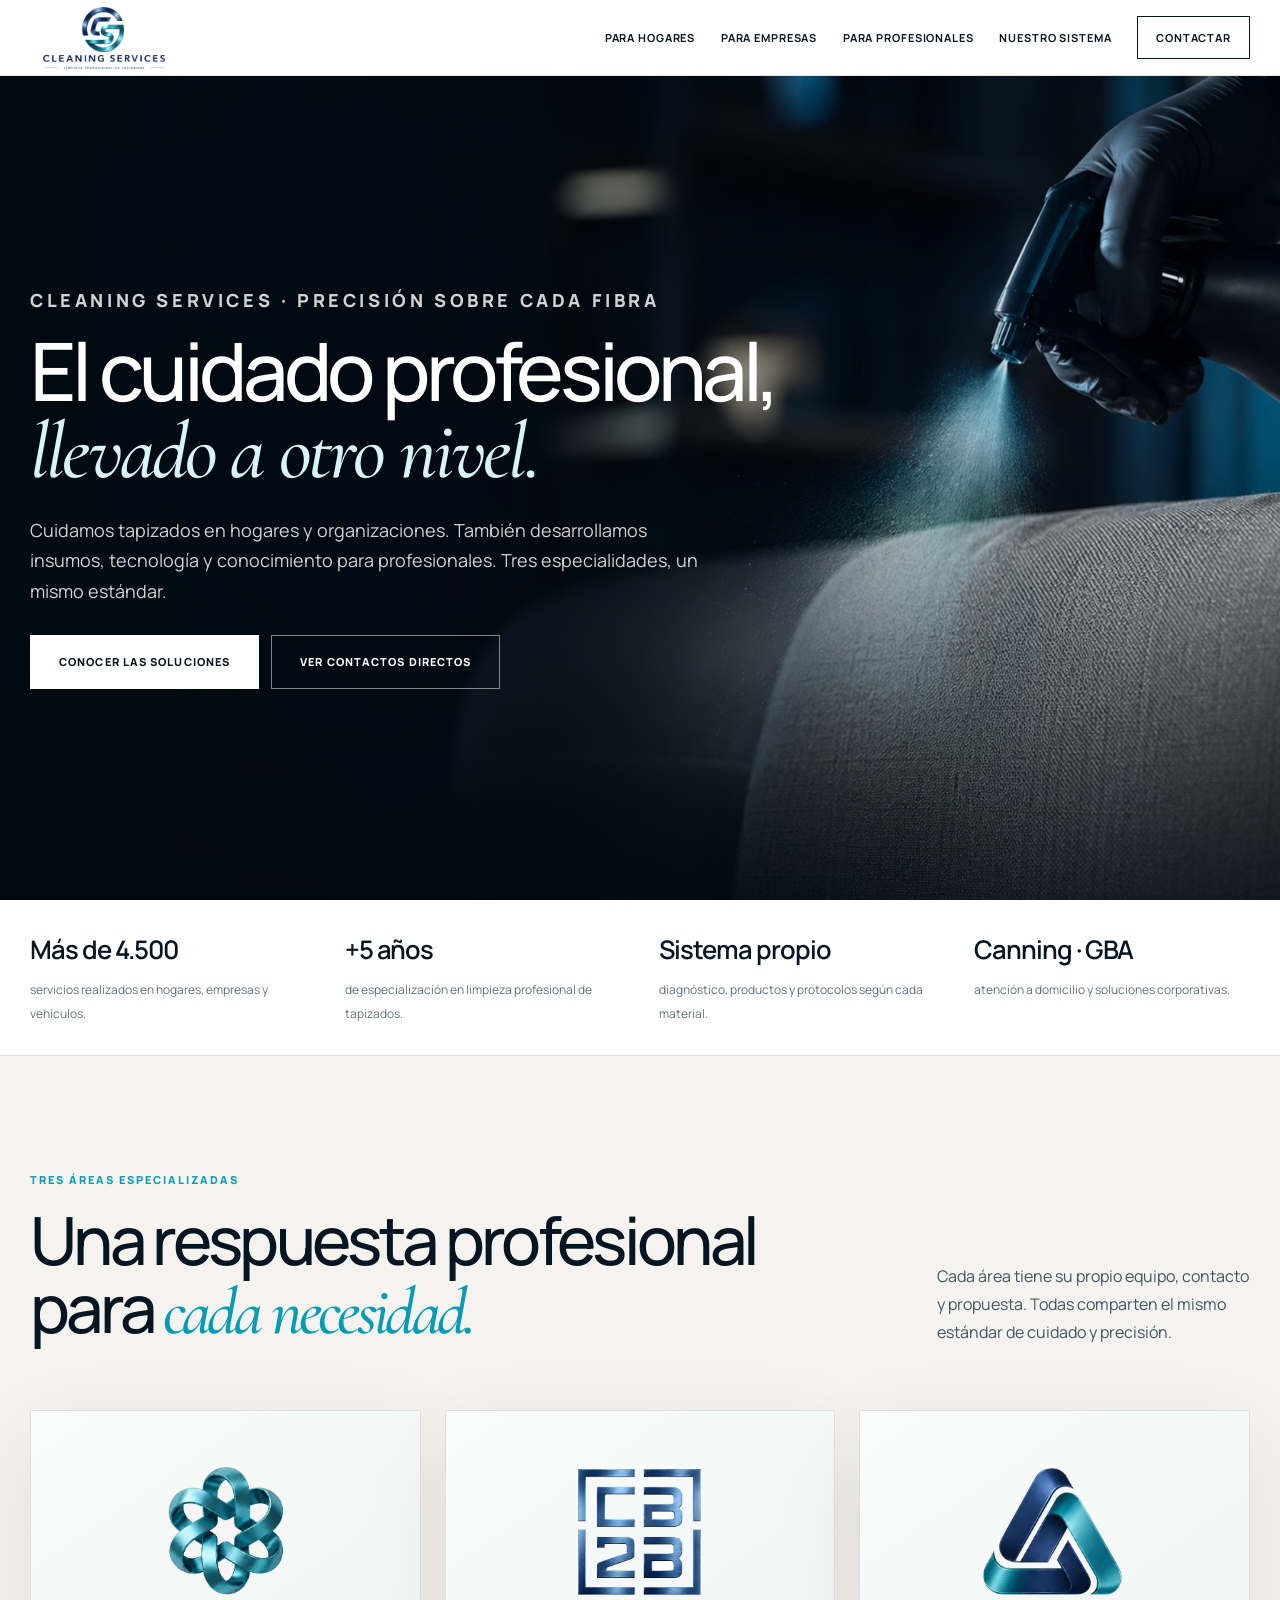
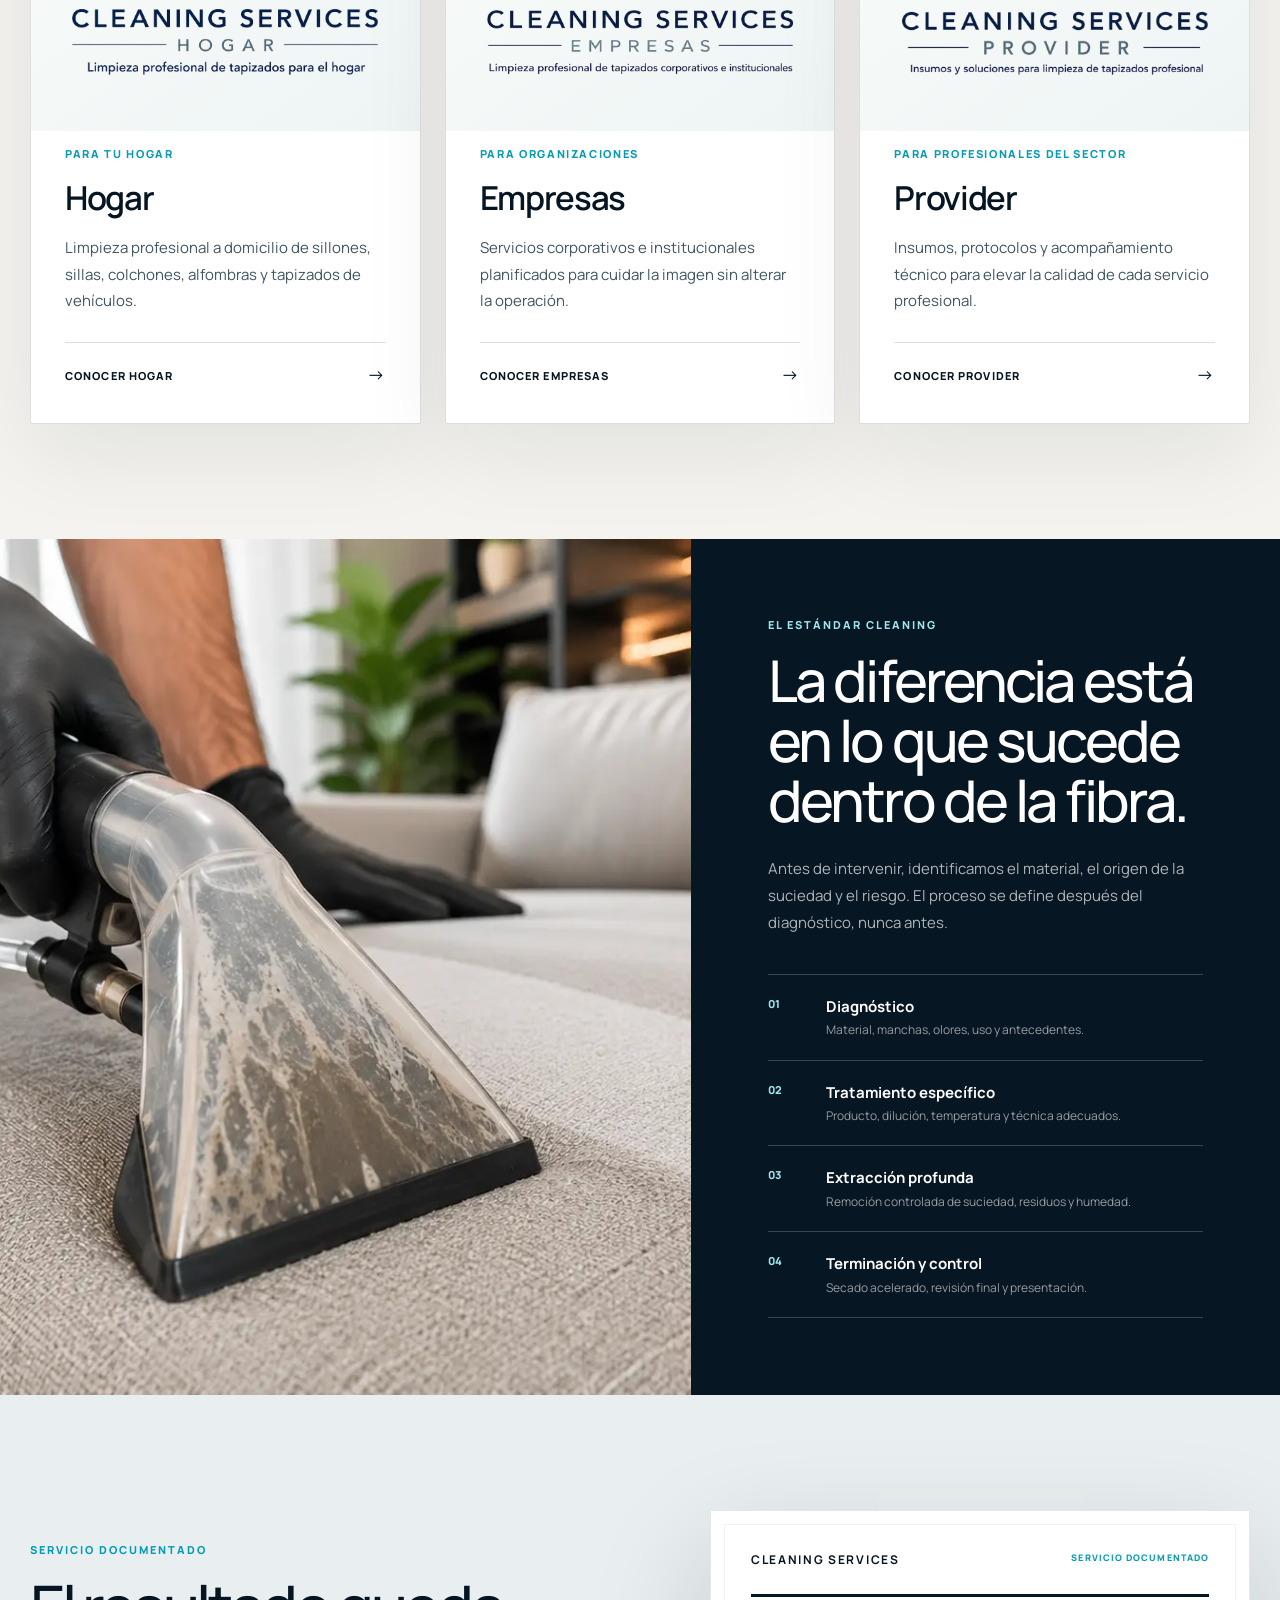
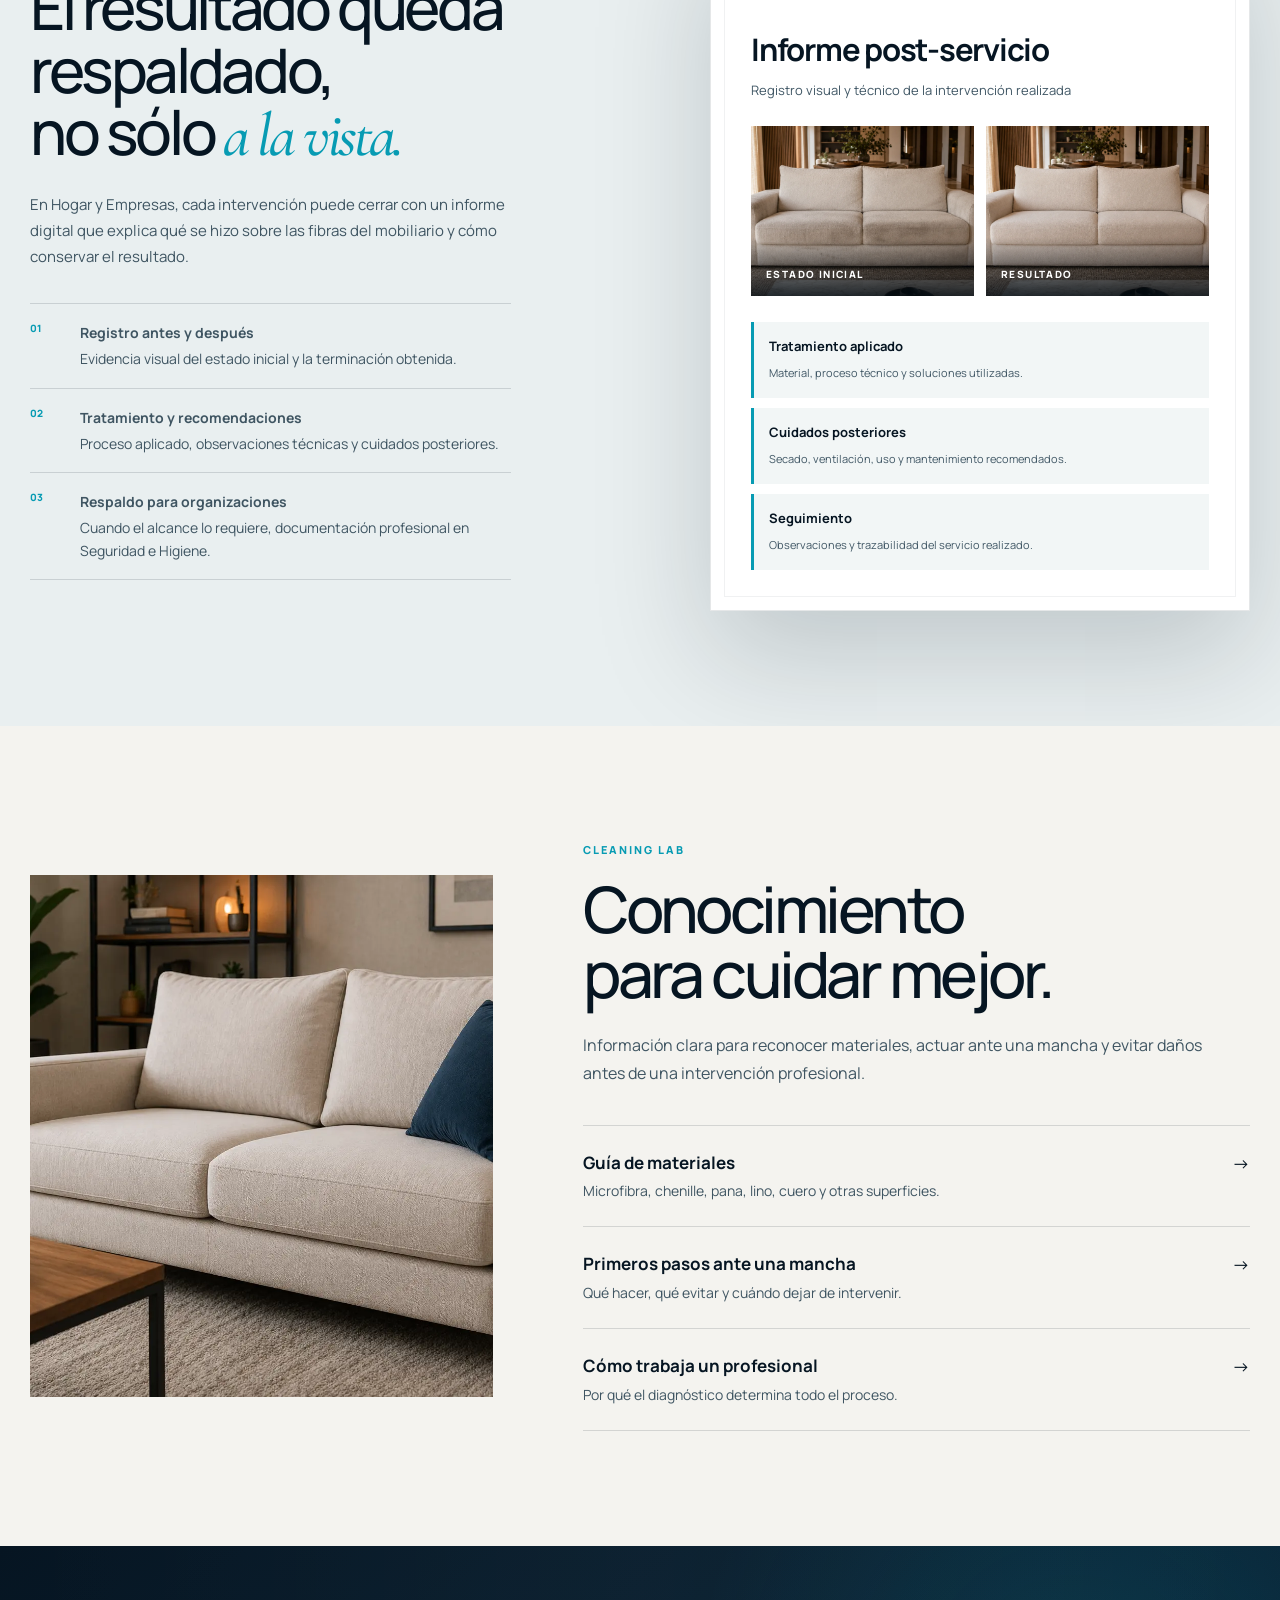
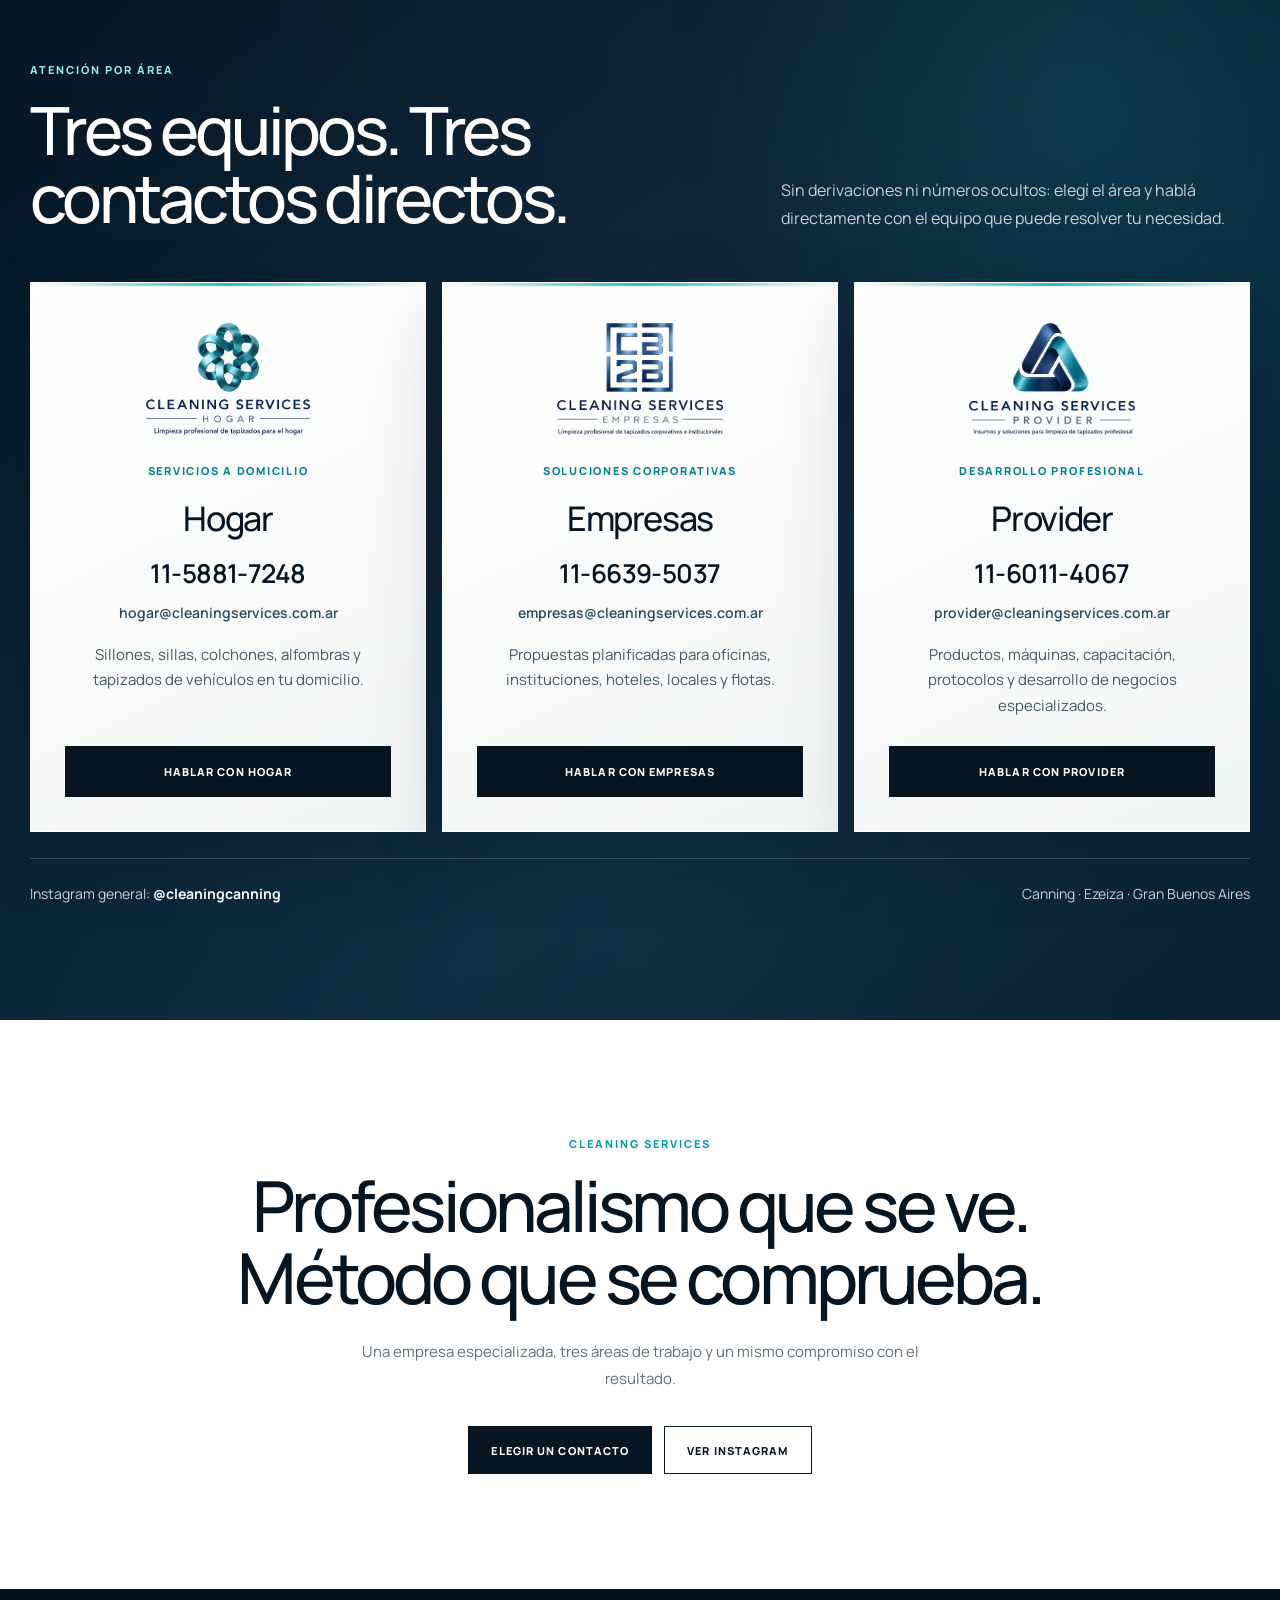
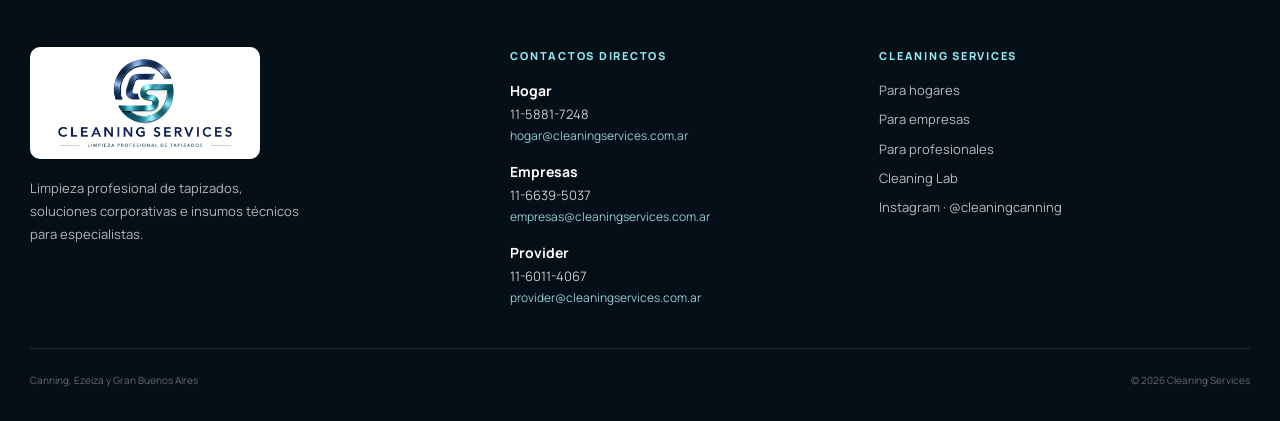
==== commit 21177353: "Restaurar video original y repetirlo continuamente" ====
--- a/index.html
+++ b/index.html
@@ -656,11 +656,10 @@
 
   <main>
     <section class="hero" id="inicio">
-      <video class="hero-film" autoplay muted playsinline preload="auto" poster="assets/premium/cleaning-opening-poster.webp" aria-hidden="true">
+      <video class="hero-film" autoplay muted loop playsinline preload="auto" poster="assets/premium/cleaning-opening-poster.webp" aria-hidden="true">
         <source src="assets/premium/cleaning-opening.webm" type="video/webm">
         <source src="assets/premium/cleaning-opening.mp4" type="video/mp4">
       </video>
-      <div class="hero-film-signature" aria-hidden="true"><strong>BioActiv Pro</strong><span>Proceso profesional sobre cada fibra</span></div>
       <div class="container hero-inner">
         <div class="hero-copy" data-reveal>
           <p class="hero-kicker">Cleaning Services · Precisión sobre cada fibra</p>
@@ -834,6 +833,15 @@
     (() => {
       const menuToggle = document.getElementById("menuToggle");
       const mobileNav = document.getElementById("mobileNav");
+      const heroFilm = document.querySelector(".hero-film");
+
+      if (heroFilm) {
+        heroFilm.loop = true;
+        heroFilm.addEventListener("ended", () => {
+          heroFilm.currentTime = 0;
+          heroFilm.play().catch(() => {});
+        });
+      }
 
       const closeMenu = () => {
         menuToggle.setAttribute("aria-expanded", "false");
--- a/premium-v3.css
+++ b/premium-v3.css
@@ -1,383 +1,138 @@
-/* Cleaning Services — premium editorial refinement */
+@import url("premium-v3-base.css");
 
-:root {
-  --premium-ink: #061522;
-  --premium-navy: #071f32;
-  --premium-teal: #13b8ca;
-  --premium-paper: #f3f4f2;
-  --premium-muted: #3f5562;
-  --premium-line: rgba(6, 21, 34, .14);
+/* Correcciones solicitadas — julio 2026 */
+/* Conservar el video cinematográfico original de la portada */
+.hero-film {
+  display: block !important;
+}
+.hero-film-signature {
+  display: none !important;
+}
+.hero::before {
+  display: none !important;
+  animation: none !important;
 }
 
-/* Shared legibility */
-body { color: var(--premium-ink); }
-.section-lead,
-.section-head > p,
-.service-card p,
-.benefit p,
-.product-card p,
-.report-copy > p,
-.report-point p,
-.faq-list p,
-.guide-notice p,
-.material-card > p,
-.material-card dd,
-.material-alert { color: var(--premium-muted); }
+/* Envases completos, proporcionados y fáciles de identificar */
+.product-feature {
+  min-height: 660px !important;
+}
+.product-feature-image {
+  object-fit: contain !important;
+  object-position: 76% center !important;
+  transform: scale(.82) !important;
+  transform-origin: 76% center !important;
+  background: #020810 !important;
+}
+.product-feature-shade {
+  background:
+    linear-gradient(90deg, rgba(1,7,13,.98) 0%, rgba(1,7,13,.87) 36%, rgba(1,7,13,.24) 69%, rgba(1,7,13,.08) 100%),
+    linear-gradient(0deg, rgba(1,7,13,.70), transparent 42%) !important;
+}
 
-.section-lead,
-.section-head > p { font-size: clamp(16px, 1.2vw, 18px); line-height: 1.75; }
-.service-card p,
-.benefit p,
-.product-card p,
-.report-copy > p { font-size: 15px; line-height: 1.72; }
-.report-point p,
-.faq-list p { font-size: 14px; line-height: 1.72; }
-.overline,
-.section-label,
-.channel-kicker { font-size: 11px; letter-spacing: .18em; }
+/* Logo final legible, sin inversión ni deformación */
+.footer-brand img {
+  width: 230px !important;
+  height: auto !important;
+  max-height: 112px !important;
+  padding: 12px 16px !important;
+  border-radius: 10px !important;
+  background: #fff !important;
+  object-fit: contain !important;
+  filter: none !important;
+  opacity: 1 !important;
+}
 
-/* Homepage: cinematic opening */
-.hero { min-height: calc(100svh - var(--header-h)); background: #02080e; }
-.hero::before { display: none; }
-.hero::after {
-  z-index: -1;
-  background:
-    linear-gradient(90deg, rgba(2, 10, 17, .91) 0%, rgba(2, 10, 17, .67) 43%, rgba(2, 10, 17, .18) 74%, rgba(2, 10, 17, .09) 100%),
-    linear-gradient(0deg, rgba(2, 10, 17, .72) 0%, transparent 46%);
+/* Empresas que confiaron en Cleaning Services */
+.clients-section {
+  overflow: hidden;
+  padding: 82px 0;
+  border-top: 1px solid rgba(7,26,43,.10);
+  border-bottom: 1px solid rgba(7,26,43,.10);
+  background: #fff;
 }
-.hero-film {
-  position: absolute;
-  inset: 0;
-  z-index: -2;
+.clients-heading {
+  width: min(1180px, calc(100% - 56px));
+  margin: 0 auto 34px;
+  text-align: center;
+}
+.clients-heading span {
+  display: block;
+  margin-bottom: 12px;
+  color: #079bb3;
+  font-size: 10px;
+  font-weight: 800;
+  letter-spacing: .18em;
+  text-transform: uppercase;
+}
+.clients-heading h2 {
+  margin: 0;
+  color: #071a2b;
+  font-size: clamp(34px, 4vw, 54px);
+  line-height: 1.04;
+  letter-spacing: -.045em;
+}
+.clients-marquee {
+  overflow: hidden;
+  width: 100%;
+  -webkit-mask-image: linear-gradient(90deg, transparent, #000 6%, #000 94%, transparent);
+  mask-image: linear-gradient(90deg, transparent, #000 6%, #000 94%, transparent);
+}
+.clients-track {
+  display: flex;
+  width: max-content;
+  animation: clientsLoop 32s linear infinite;
+  will-change: transform;
+}
+.clients-group {
+  display: flex;
+  gap: 18px;
+  padding-right: 18px;
+}
+.client-logo {
+  width: 156px;
+  height: 156px;
+  flex: 0 0 156px;
+  display: grid;
+  place-items: center;
+  padding: 0;
+  overflow: hidden;
+  border: 1px solid rgba(7,26,43,.12);
+  border-radius: 18px;
+  background: #fff;
+  box-shadow: 0 16px 38px rgba(7,26,43,.08);
+}
+.client-logo img {
+  display: block;
   width: 100%;
   height: 100%;
-  object-fit: cover;
-  object-position: center;
+  object-fit: contain;
 }
-.hero-copy { max-width: 850px; }
-.hero h1 { max-width: 850px; font-size: clamp(52px, 6.3vw, 96px); line-height: .94; }
-.hero-lead { max-width: 670px; color: rgba(255,255,255,.88); font-size: clamp(16px, 1.35vw, 19px); }
-.hero-kicker { color: #a9f3f6; }
-.hero-actions .button { min-height: 54px; padding-inline: 28px; }
-
-/* Editorial unit cards: the isologos are identity, not layout geometry */
-.units-grid { gap: 24px; }
-.unit { border-radius: 2px; box-shadow: 0 28px 90px rgba(7,22,35,.08); }
-.unit-logo { min-height: 320px; padding: 28px; background: #fff; }
-.unit-logo img { mix-blend-mode: multiply; }
-.unit-copy { padding: 34px; }
-.unit p { color: var(--premium-muted); font-size: 15px; }
-
-/* Real visual evidence in reports */
-.report-photo,
-.report-visual {
-  position: relative;
-  min-height: 170px;
-  overflow: hidden;
-  margin: 0;
-  padding: 0;
-  background: #dfe7e8;
-}
-.report-photo img,
-.report-visual img { width: 100%; height: 100%; min-height: 170px; object-fit: cover; }
-.report-photo figcaption,
-.report-visual figcaption {
-  position: absolute;
-  inset: auto 0 0;
-  z-index: 2;
-  padding: 30px 15px 13px;
-  color: #fff;
-  background: linear-gradient(transparent, rgba(2,11,18,.84));
-  font-size: 10px;
-  font-weight: 800;
-  letter-spacing: .14em;
-  text-transform: uppercase;
-}
-.theme-empresas .report-comparison .report-photo {
-  min-height: 170px;
-  align-items: flex-end;
-  padding: 34px 15px 14px;
-  background-position: center;
-  background-size: cover;
-  color: #fff;
-  text-shadow: 0 1px 8px rgba(0,0,0,.7);
-  box-shadow: inset 0 -65px 55px -36px rgba(1,10,17,.85);
-}
-.theme-empresas .report-comparison .report-photo:first-child { background-image: url("assets/premium/empresas-antes.webp"); }
-.theme-empresas .report-comparison .report-photo:last-child { background-image: url("assets/premium/empresas-despues.webp"); }
-.report-sheet > p,
-.report-document > p { color: #405765; font-size: 13px; }
-.report-data strong,
-.report-tech strong { font-size: 13px; }
-.report-data span,
-.report-tech span { color: #405765; font-size: 11px; }
-.report-list p { color: var(--premium-muted); font-size: 14px; }
-
-/* Cleaning Lab */
-.lab-link { padding: 24px 0; }
-.lab-link strong { font-size: 17px; }
-.lab-link small { color: var(--premium-muted); font-size: 14px; line-height: 1.6; }
-
-/* Premium direct-contact experience */
-.contacts {
-  position: relative;
-  overflow: hidden;
-  background:
-    radial-gradient(circle at 84% 14%, rgba(22,185,204,.13), transparent 27%),
-    linear-gradient(145deg, #061522, #0b2b40 68%, #082133);
-}
-.contacts::before {
-  content: "";
-  position: absolute;
-  inset: 0;
-  pointer-events: none;
-  background: linear-gradient(90deg, transparent, rgba(255,255,255,.025), transparent);
-}
-.contacts .section-lead { color: rgba(255,255,255,.78); }
-.contact-grid { gap: 16px; border: 0; background: transparent; }
-.contact-card {
-  position: relative;
-  min-height: 440px;
-  padding: 34px;
-  border: 1px solid rgba(255,255,255,.30);
-  background: #f7f8f6;
-  backdrop-filter: blur(12px);
-  transition: transform .3s ease, border-color .3s ease, background .3s ease;
-}
-.contact-card:hover { transform: translateY(-5px); border-color: rgba(151,237,244,.64); background: #fff; }
-.contact-logo { height: 86px; display: flex; align-items: center; margin-bottom: 26px; }
-.contact-logo img { width: 155px; height: 86px; object-fit: contain; mix-blend-mode: multiply; filter: saturate(.85) contrast(1.04); }
-.contact-card small { color: #087f94; font-size: 10px; }
-.contact-card h3 { margin-top: 12px; font-size: 34px; }
-.contact-card h3,
-.contact-phone { color: var(--premium-ink); }
-.contact-phone { font-size: 23px; }
-.contact-email { display: inline-block; margin-top: 8px; color: #425967; font-size: 13px; }
-.contact-card p { color: #425967; font-size: 15px; line-height: 1.7; }
-.contact-card .button { min-height: 51px; }
-.contact-card .button-light { border-color: var(--premium-ink); background: var(--premium-ink); color: #fff; }
-.contact-social { color: rgba(255,255,255,.80); font-size: 14px; }
-
-/* Channel pages: photographic hero, no oversized logo tile */
-.channel-hero { min-height: 720px; }
-.hero-layout { min-height: 720px; grid-template-columns: .92fr 1.08fr; gap: clamp(46px, 6vw, 92px); }
-.hero-copy > p { color: rgba(255,255,255,.82); font-size: 18px; }
-.symbol-stage { min-height: 510px; }
-.symbol-card {
-  width: min(660px, 48vw);
-  aspect-ratio: 16 / 11;
-  border: 1px solid rgba(255,255,255,.18);
-  border-radius: 2px;
-  background: #071b29;
-  box-shadow: 0 46px 120px rgba(0,0,0,.38);
-}
-.symbol-card::after {
-  content: "";
-  position: absolute;
-  inset: 0;
-  pointer-events: none;
-  background: linear-gradient(180deg, transparent 55%, rgba(1,10,17,.28));
-}
-.symbol-card img { object-fit: cover; filter: saturate(.9) contrast(1.03); }
-.trust-item span { color: #405765; font-size: 13px; line-height: 1.6; }
-.service-card { min-height: 310px; padding: 34px; border-radius: 2px; background: #fff; }
-.service-icon { border-radius: 2px; }
-.service-card a { font-size: 11px; }
-.benefit { padding: 34px; border-radius: 2px; }
-.product-card { min-height: 350px; border-radius: 2px; }
-.method-step p,
-.split-copy p { color: rgba(255,255,255,.73); font-size: 14px; }
-.method-step h3 { font-size: 19px; }
-.report-document { border-radius: 2px; }
-
-/* Provider is a complete business platform */
-.provider-platform .service-card { min-height: 325px; }
-
-/* Cleaning Lab belongs to the general company */
-body.theme-general { --accent: #10aabd; --accent-soft: #e5f6f7; --accent-rgb: 16,170,189; }
-.guide-hero-copy > p { color: rgba(255,255,255,.88); font-size: 18px; }
-.guide-hero-card { aspect-ratio: 16 / 11; }
-.guide-hero-card img { object-fit: contain; mix-blend-mode: multiply; }
-.guide-hero-card strong { display: none; }
-.guide-hero-card span { bottom: 8%; font-size: 11px; }
-.guide-hero .button-secondary { border-color: rgba(255,255,255,.72); background: rgba(255,255,255,.12); color: #fff; }
-.guide-hero .button-secondary:hover { background: #fff; color: var(--premium-ink); }
-.guide-notice p { font-size: 15px; }
-.guide-search span,
-.guide-count,
-.material-card small { font-size: 10px; }
-.material-card > p { font-size: 15px; }
-.material-card dt { font-size: 10px; }
-.material-card dd,
-.material-alert { font-size: 13px; }
-.first-steps-grid p { color: rgba(255,255,255,.74); font-size: 14px; }
-
-@media (max-width: 980px) {
-  .symbol-card { width: min(720px, 90vw); }
-  .contact-grid { grid-template-columns: 1fr; }
-  .contact-card { min-height: 360px; }
+.clients-marquee:hover .clients-track { animation-play-state: paused; }
+@keyframes clientsLoop {
+  from { transform: translateX(0); }
+  to { transform: translateX(-50%); }
 }
 
-@media (max-width: 640px) {
-  .hero h1 { font-size: clamp(46px, 14vw, 66px); }
-  .hero-film { object-position: 58% center; }
-  .hero-actions { width: 100%; }
-  .hero-actions .button { width: 100%; }
-  .unit-logo { min-height: 260px; }
-  .contact-card { min-height: 0; padding: 28px; }
-  .contact-logo { height: 72px; }
-  .contact-logo img { height: 72px; }
-  .report-photos,
-  .report-comparison { grid-template-columns: 1fr; }
-  .report-photo,
-  .report-photo img,
-  .report-visual,
-  .report-visual img { min-height: 180px; }
-  .symbol-card { width: min(420px, 94vw); }
+@media (max-width: 760px) {
+  .product-feature { min-height: 650px !important; }
+  .product-feature-image {
+    object-position: center 14% !important;
+    transform: scale(.70) !important;
+    transform-origin: center 14% !important;
+  }
+  .product-feature-content { padding-block: 320px 58px !important; }
+  .clients-section { padding: 64px 0; }
+  .clients-heading { width: min(100% - 34px, 1180px); margin-bottom: 28px; }
+  .client-logo {
+    width: 126px;
+    height: 126px;
+    flex-basis: 126px;
+    border-radius: 15px;
+  }
+  .footer-brand img { width: 220px !important; }
 }
 
 @media (prefers-reduced-motion: reduce) {
-  .hero-film { display: none; }
-  .hero { background: #061522 url("assets/premium/cleaning-opening-poster.webp") center / cover no-repeat; }
+  .clients-track { animation: none !important; }
 }
-
-/* Premium refinement v4 — clarity, exact identity and responsive polish */
-.site-header .brand img,
-.channel-header .brand img,
-.footer-brand img,
-.unit-logo img,
-.contact-logo img,
-.guide-hero-card img {
-  background: transparent !important;
-  mix-blend-mode: normal;
-}
-
-.site-header .brand img {
-  filter: brightness(0) invert(1);
-  opacity: .96;
-}
-
-.channel-header .brand img {
-  width: 156px;
-  height: 66px;
-  object-fit: contain;
-  filter: none;
-}
-
-.hero-film-signature {
-  position: absolute;
-  right: clamp(28px, 5vw, 78px);
-  bottom: 34px;
-  z-index: 3;
-  display: grid;
-  justify-items: end;
-  gap: 4px;
-  padding-left: 72px;
-  color: #fff;
-  text-align: right;
-  text-shadow: 0 2px 18px rgba(0,0,0,.72);
-}
-.hero-film-signature::before {
-  content: "";
-  position: absolute;
-  left: 0;
-  top: 11px;
-  width: 56px;
-  height: 1px;
-  background: #63e6ef;
-}
-.hero-film-signature strong { font-size: 13px; font-weight: 800; letter-spacing: .18em; text-transform: uppercase; }
-.hero-film-signature span { color: rgba(255,255,255,.82); font-size: 11px; letter-spacing: .06em; }
-
-.unit-logo { background: linear-gradient(145deg, #fafcfb, #eef4f4); }
-.unit-logo img { width: min(92%, 330px); height: 220px; object-fit: contain; filter: none; }
-
-.contact-card {
-  align-items: center;
-  min-height: 500px;
-  padding: 38px 34px 34px;
-  text-align: center;
-  background: linear-gradient(155deg, #fff 0%, #f2f6f5 100%);
-  box-shadow: 0 26px 70px rgba(1,14,23,.16);
-}
-.contact-card::before {
-  content: "";
-  position: absolute;
-  inset: 0 0 auto;
-  height: 3px;
-  background: linear-gradient(90deg, transparent, #24bfd0, transparent);
-}
-.contact-logo { width: 100%; height: 116px; justify-content: center; margin-bottom: 25px; }
-.contact-logo img { width: 215px; height: 112px; object-fit: contain; filter: none; }
-.contact-card small { font-size: 11px; }
-.contact-card h3 { margin: 13px 0 8px; }
-.contact-phone { font-size: 26px; }
-.contact-email { margin-top: 9px; color: #294c5e; font-size: 14px; font-weight: 600; }
-.contact-card p { max-width: 310px; margin-inline: auto; }
-.contact-card .button { width: 100%; align-self: stretch; margin-top: auto; }
-
-.footer-brand img {
-  width: 220px;
-  height: 98px;
-  object-fit: contain;
-  filter: brightness(0) invert(1);
-  opacity: .94;
-}
-.footer-brand p { color: rgba(255,255,255,.70); font-size: 13px; }
-.footer-title { color: #8fe9ef; font-size: 11px; }
-.footer-contact { gap: 17px; font-size: 13px; }
-.footer-contact-item { display: grid; gap: 3px; }
-.footer-contact-item strong { color: #fff; font-size: 14px; }
-.footer-contact-item a { color: rgba(255,255,255,.78); line-height: 1.45; }
-.footer-contact-item a:last-child { color: #93cbd2; font-size: 12px; }
-.footer-links { font-size: 13px; }
-
-.theme-empresas .channel-hero h1 .serif,
-.channel-hero h1 .serif {
-  color: #79e5ed;
-  text-shadow: 0 8px 34px rgba(41,210,224,.18);
-}
-
-.guide-hero-card {
-  border: 0;
-  background: radial-gradient(ellipse at center, rgba(255,255,255,.98), rgba(255,255,255,.78) 56%, transparent 78%);
-  box-shadow: none;
-}
-.guide-hero-card::after { background: linear-gradient(to top, rgba(7,26,43,.86), transparent 34%); }
-.guide-hero-card img { width: 88%; height: 88%; filter: none; }
-
-@media (max-width: 760px) {
-  .channel-header .brand img { width: 122px; height: 58px; }
-  .channel-hero { min-height: 0 !important; overflow: visible; }
-  .hero-layout {
-    min-height: 0 !important;
-    display: flex;
-    flex-direction: column;
-    gap: 34px;
-    padding: 112px 0 54px;
-  }
-  .channel-hero h1 { font-size: clamp(40px, 11vw, 50px); line-height: 1.01; }
-  .channel-hero h1 em { margin-top: 5px; }
-  .hero-copy > p { margin-top: 22px; }
-  .hero-actions { display: grid; grid-template-columns: 1fr; gap: 11px; width: 100%; }
-  .hero-actions .button { width: 100%; }
-  .hero-note { margin: 22px auto 0; line-height: 1.55; }
-  .symbol-stage { min-height: 0; width: 100%; margin-top: 4px; }
-  .symbol-card { width: 100%; aspect-ratio: 16 / 11; }
-  .trust-bar {
-    clear: both;
-    margin-top: 0 !important;
-    padding-top: 18px;
-    background: var(--paper);
-  }
-  .trust-grid { border-radius: 18px; }
-  .trust-item { padding: 23px 24px; }
-  .hero-film-signature { right: 18px; bottom: 20px; padding-left: 0; }
-  .hero-film-signature::before, .hero-film-signature span { display: none; }
-  .hero-film-signature strong { font-size: 10px; }
-  .contact-card { min-height: 0; padding: 34px 25px 28px; }
-  .contact-logo { height: 104px; }
-  .contact-logo img { width: 205px; height: 102px; }
-  .contact-card p { font-size: 15px; }
-  .footer-brand img { width: 210px; height: 90px; }
-}
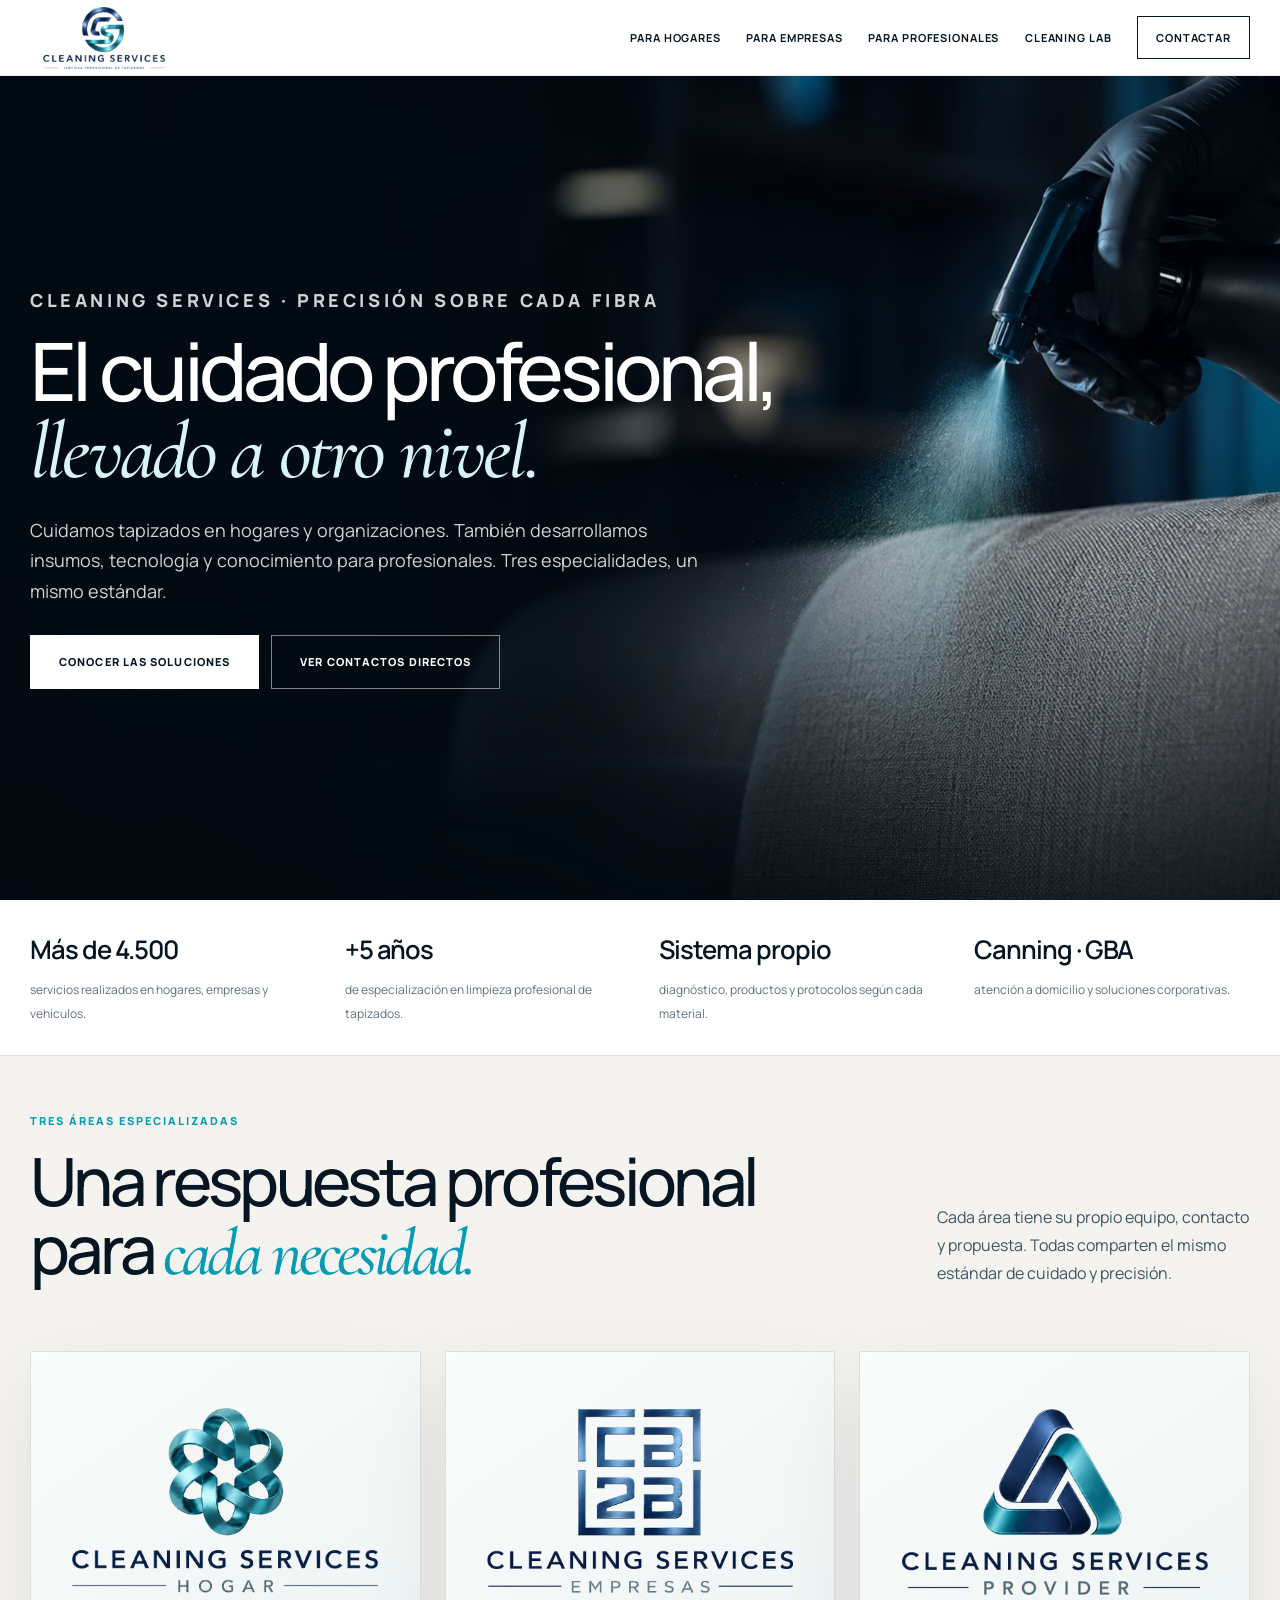
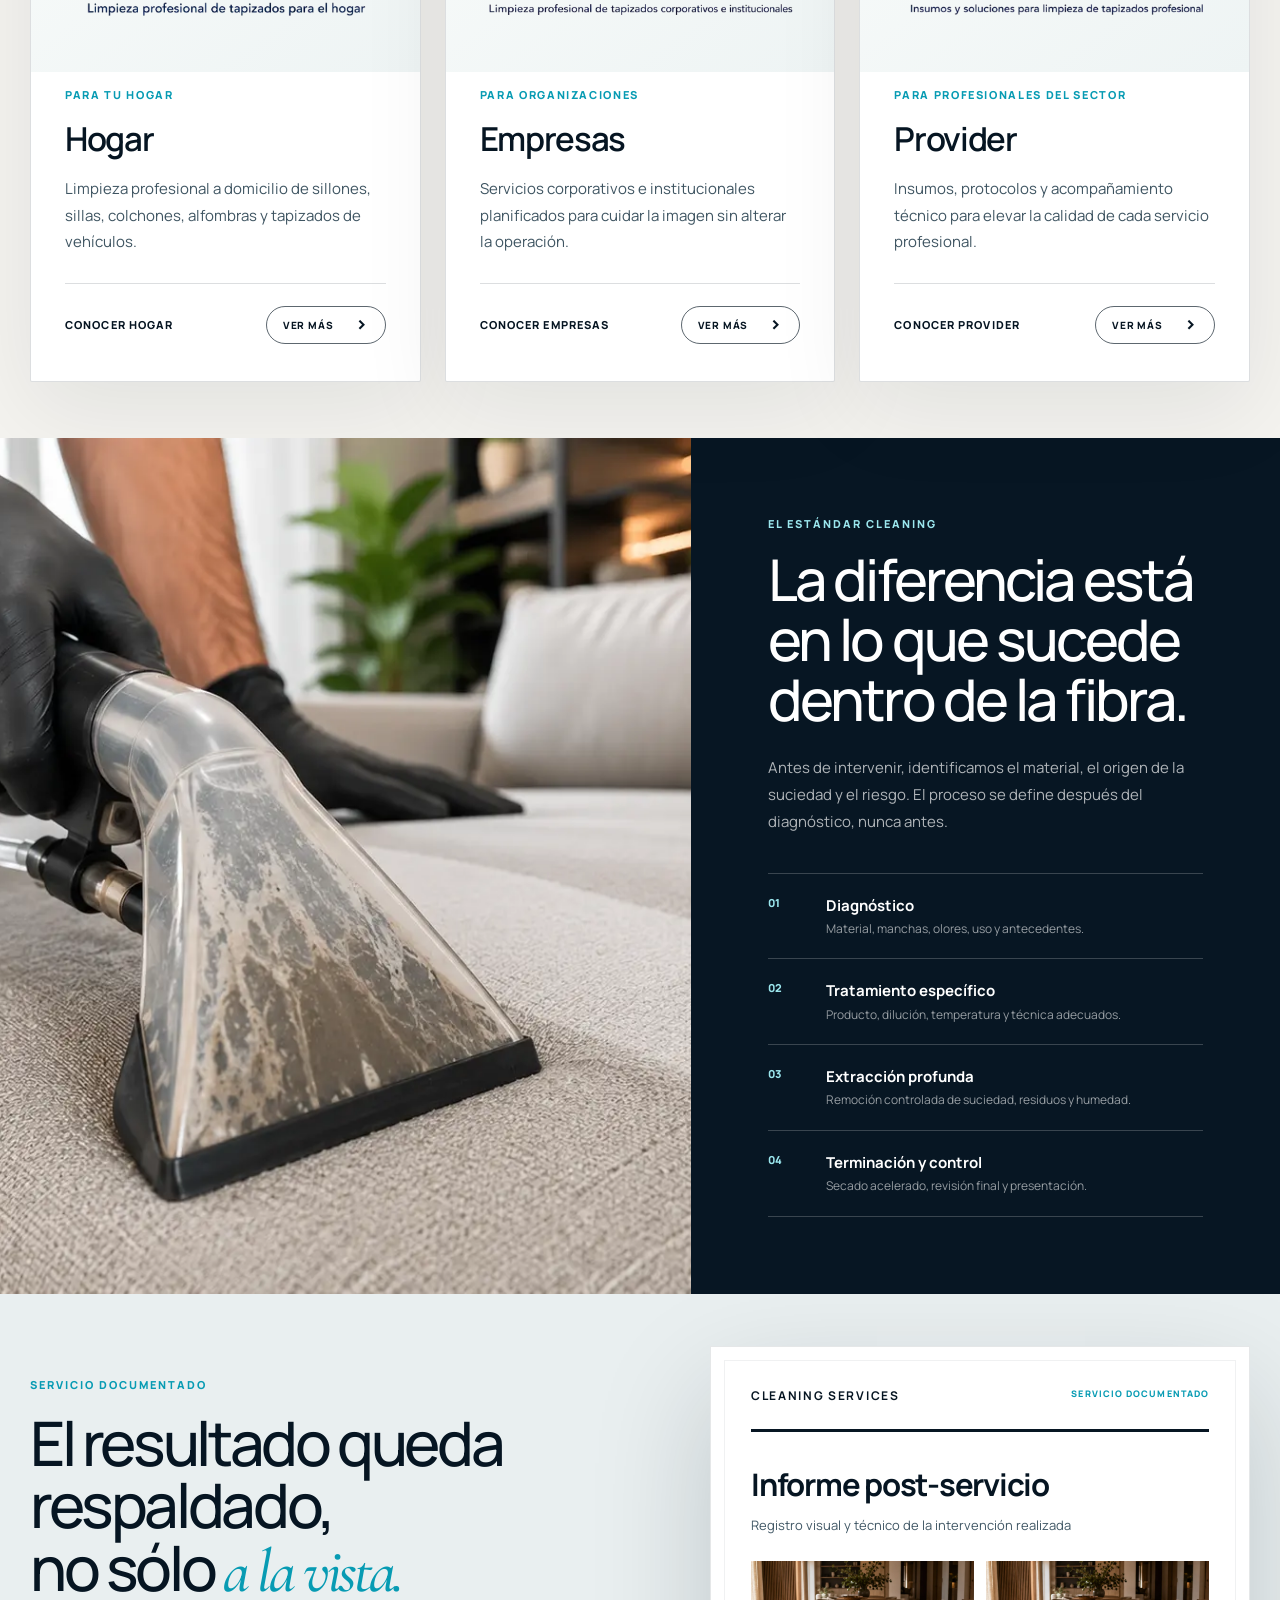
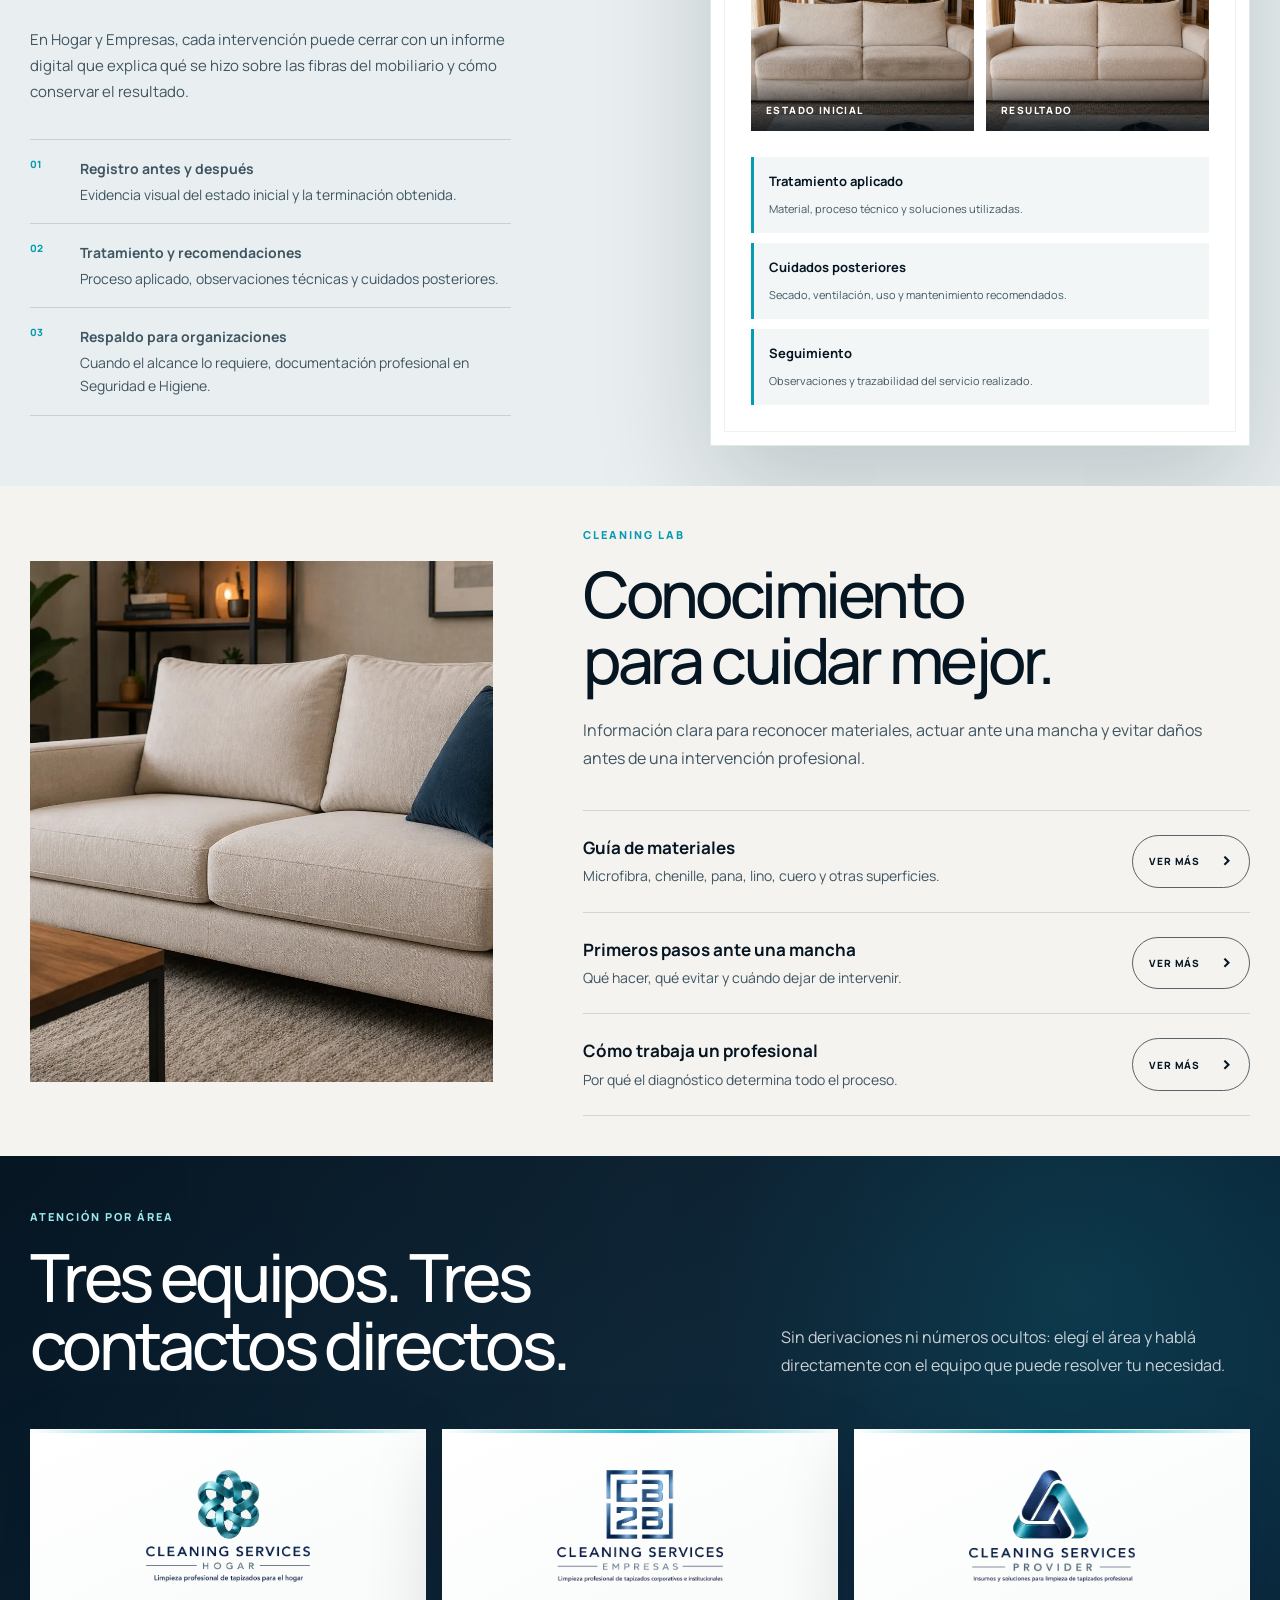
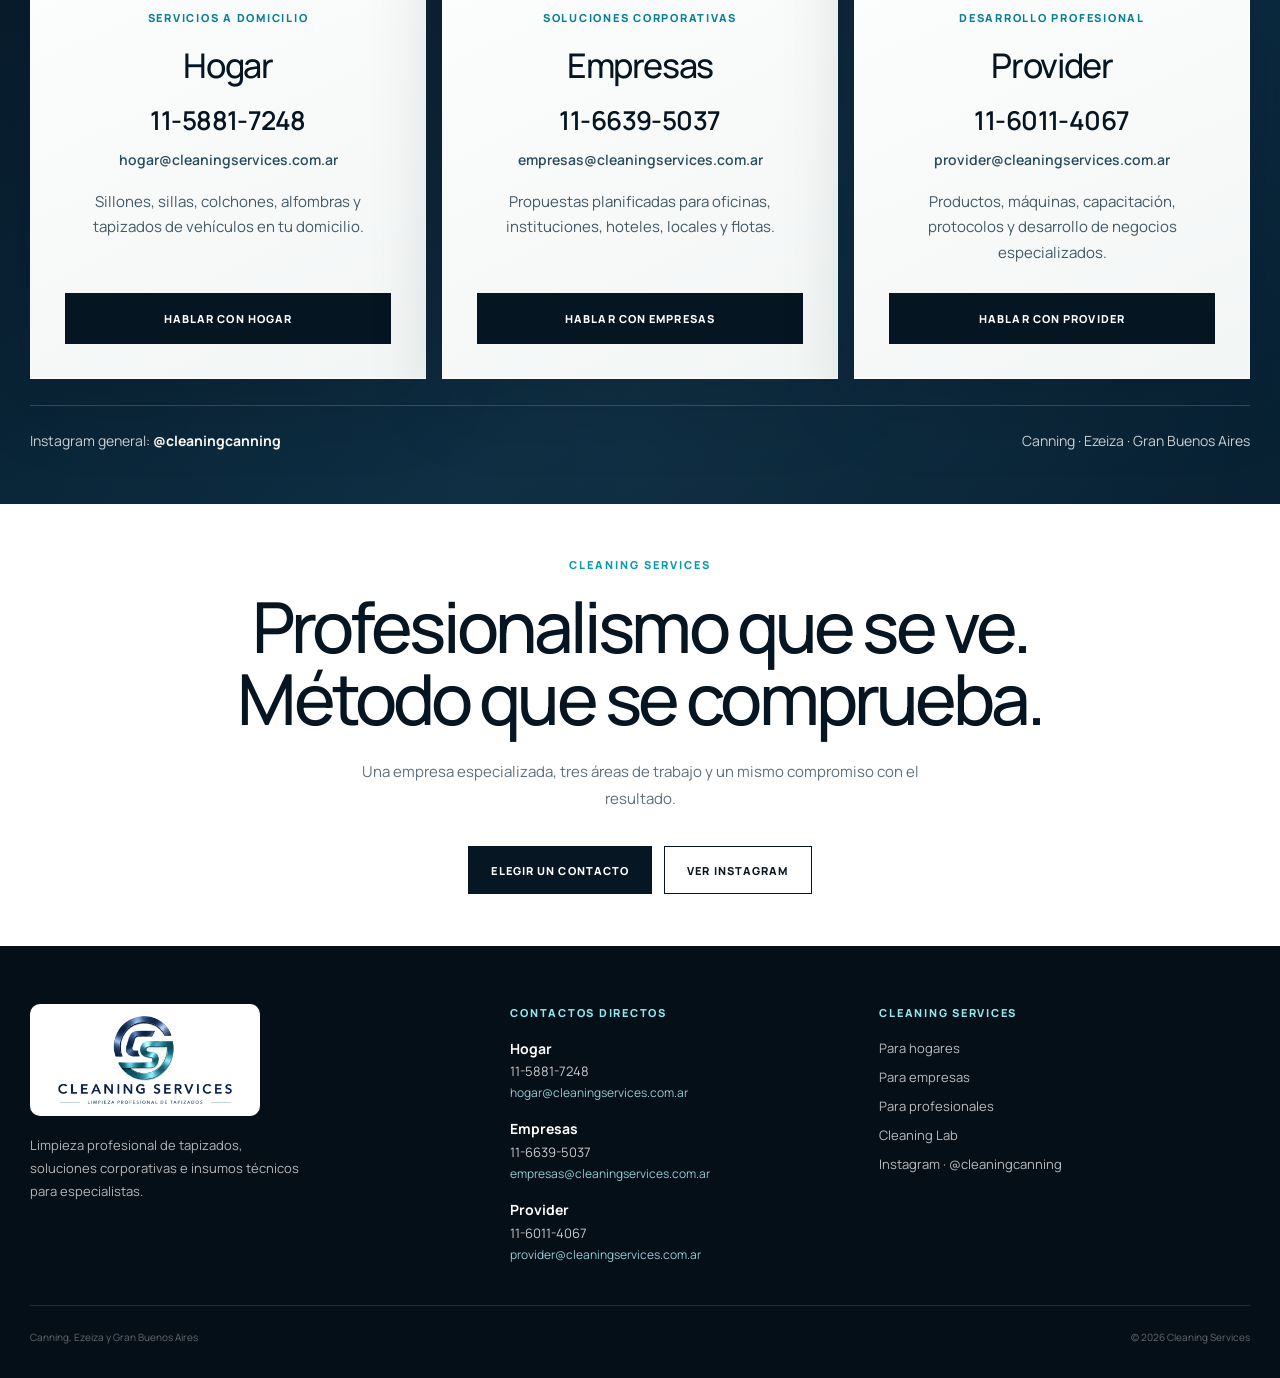
==== commit 0e3db2da: "Corregir acceso directo y duplicado de Cleaning Lab [nav-fix-done]" ====
--- a/index.html
+++ b/index.html
@@ -636,7 +636,7 @@
         <a href="hogar.html">Para hogares</a>
         <a href="empresas.html">Para empresas</a>
         <a href="provider.html">Para profesionales</a>
-        <a href="#sistema">Nuestro sistema</a>
+        <a href="guia-materiales.html">Cleaning Lab</a>
         <a class="header-cta" href="#contacto">Contactar</a>
       </nav>
       <button class="menu-toggle" id="menuToggle" type="button" aria-expanded="false" aria-controls="mobileNav">
@@ -649,8 +649,7 @@
     <a href="hogar.html">Para tu hogar<small>Cleaning Services Hogar</small></a>
     <a href="empresas.html">Para tu empresa<small>Cleaning Services Empresas</small></a>
     <a href="provider.html">Para profesionales<small>Cleaning Services Provider</small></a>
-    <a href="#sistema">Nuestro sistema</a>
-    <a href="#lab">Cleaning Lab</a>
+    <a href="guia-materiales.html">Cleaning Lab</a>
     <a href="#contacto">Contactos directos</a>
   </nav>
 
--- a/premium-v3.css
+++ b/premium-v3.css
@@ -1,22 +1,163 @@
 @import url("premium-v3-base.css");
 
-/* Correcciones solicitadas — julio 2026 */
-/* Conservar el video cinematográfico original de la portada */
-.hero-film {
-  display: block !important;
-}
-.hero-film-signature {
-  display: none !important;
-}
-.hero::before {
-  display: none !important;
-  animation: none !important;
-}
-
-/* Envases completos, proporcionados y fáciles de identificar */
-.product-feature {
-  min-height: 660px !important;
-}
+/* Ajustes generales y estabilidad visual */
+.hero-film { display: block !important; }
+.hero-film-signature { display: none !important; }
+.hero::before { display: none !important; animation: none !important; }
+img { max-width: 100%; }
+
+/* Página principal: reducir espacios excesivos entre bloques */
+body:not([class*="theme-"]) .section {
+  padding-top: 52px !important;
+  padding-bottom: 52px !important;
+}
+body:not([class*="theme-"]) #soluciones {
+  padding-top: 56px !important;
+  padding-bottom: 56px !important;
+}
+body:not([class*="theme-"]) #informes {
+  padding-top: 52px !important;
+  padding-bottom: 40px !important;
+}
+body:not([class*="theme-"]) #lab {
+  padding-top: 40px !important;
+  padding-bottom: 40px !important;
+}
+body:not([class*="theme-"]) #contacto {
+  padding-top: 52px !important;
+  padding-bottom: 52px !important;
+}
+body:not([class*="theme-"]) .closing {
+  padding-top: 52px !important;
+  padding-bottom: 52px !important;
+}
+
+/* Página principal: opción 3 aprobada para enlaces de ingreso */
+body:not([class*="theme-"]) .text-link {
+  align-items: center;
+  min-height: 64px;
+}
+body:not([class*="theme-"]) .text-link span {
+  display: inline-flex;
+  align-items: center;
+  justify-content: center;
+  gap: 10px;
+  min-width: 112px;
+  min-height: 38px;
+  padding: 0 16px;
+  border: 1px solid rgba(7, 22, 35, .65);
+  border-radius: 999px;
+  color: transparent;
+  font-size: 0;
+  line-height: 1;
+  transform: none !important;
+  transition: background .25s ease, color .25s ease, border-color .25s ease, transform .25s ease;
+}
+body:not([class*="theme-"]) .text-link span::before {
+  content: "VER MÁS";
+  color: var(--ink);
+  font-size: 10px;
+  font-weight: 800;
+  letter-spacing: .08em;
+  white-space: nowrap;
+}
+body:not([class*="theme-"]) .text-link span::after {
+  content: "›";
+  color: var(--ink);
+  font-size: 20px;
+  font-weight: 700;
+  line-height: 1;
+  transform: translateY(-1px);
+}
+body:not([class*="theme-"]) .text-link:hover span {
+  background: var(--ink);
+  border-color: var(--ink);
+  transform: translateX(3px) !important;
+}
+body:not([class*="theme-"]) .text-link:hover span::before,
+body:not([class*="theme-"]) .text-link:hover span::after {
+  color: #fff;
+}
+
+/* Cleaning Lab: mismo indicador de acción opción 3 */
+body:not([class*="theme-"]) .lab-link > span:last-child {
+  display: inline-flex;
+  align-items: center;
+  justify-content: center;
+  gap: 10px;
+  min-width: 112px;
+  min-height: 38px;
+  padding: 0 16px;
+  border: 1px solid rgba(7, 22, 35, .65);
+  border-radius: 999px;
+  color: transparent;
+  font-size: 0;
+  line-height: 1;
+  transform: none !important;
+  transition: background .25s ease, border-color .25s ease, transform .25s ease;
+}
+body:not([class*="theme-"]) .lab-link > span:last-child::before {
+  content: "VER MÁS";
+  color: var(--ink);
+  font-size: 10px;
+  font-weight: 800;
+  letter-spacing: .08em;
+  white-space: nowrap;
+}
+body:not([class*="theme-"]) .lab-link > span:last-child::after {
+  content: "›";
+  color: var(--ink);
+  font-size: 20px;
+  font-weight: 700;
+  line-height: 1;
+  transform: translateY(-1px);
+}
+body:not([class*="theme-"]) .lab-link:hover > span:last-child {
+  background: var(--ink);
+  border-color: var(--ink);
+  transform: translateX(3px) !important;
+}
+body:not([class*="theme-"]) .lab-link:hover > span:last-child::before,
+body:not([class*="theme-"]) .lab-link:hover > span:last-child::after {
+  color: #fff;
+}
+
+/* Botones consistentes entre Hogar, Empresas y Provider */
+.theme-hogar .hero-actions,
+.theme-provider .hero-actions,
+.theme-empresas .hero-actions {
+  display: flex !important;
+  flex-wrap: wrap !important;
+  align-items: center;
+  justify-content: flex-start;
+  gap: 12px !important;
+}
+.theme-hogar .hero-actions .button,
+.theme-provider .hero-actions .button,
+.theme-empresas .hero-actions .button {
+  width: auto !important;
+  min-width: 188px;
+  min-height: 52px;
+  padding-inline: 24px;
+  white-space: nowrap;
+}
+
+/* Evitar superposiciones entre hero y tarjetas */
+.theme-hogar .channel-hero,
+.theme-provider .channel-hero,
+.theme-empresas .channel-hero { overflow: hidden; }
+.theme-hogar .hero-layout,
+.theme-provider .hero-layout,
+.theme-empresas .hero-layout { padding-bottom: 100px !important; }
+.theme-hogar .hero-note,
+.theme-provider .hero-note,
+.theme-empresas .hero-note { position: relative; z-index: 2; }
+.theme-hogar .trust-bar,
+.theme-provider .trust-bar,
+.theme-empresas .trust-bar { margin-top: -34px; }
+
+/* Envases completos y proporcionados */
+.product-feature { min-height: 660px !important; overflow: hidden; }
 .product-feature-image {
   object-fit: contain !important;
   object-position: 76% center !important;
@@ -30,7 +171,7 @@
     linear-gradient(0deg, rgba(1,7,13,.70), transparent 42%) !important;
 }
 
-/* Logo final legible, sin inversión ni deformación */
+/* Logos de pie de página legibles */
 .footer-brand img {
   width: 230px !important;
   height: auto !important;
@@ -46,14 +187,14 @@
 /* Empresas que confiaron en Cleaning Services */
 .clients-section {
   overflow: hidden;
-  padding: 82px 0;
+  padding: 54px 0 28px;
   border-top: 1px solid rgba(7,26,43,.10);
   border-bottom: 1px solid rgba(7,26,43,.10);
   background: #fff;
 }
 .clients-heading {
   width: min(1180px, calc(100% - 56px));
-  margin: 0 auto 34px;
+  margin: 0 auto 22px;
   text-align: center;
 }
 .clients-heading span {
@@ -75,27 +216,29 @@
 .clients-marquee {
   overflow: hidden;
   width: 100%;
-  -webkit-mask-image: linear-gradient(90deg, transparent, #000 6%, #000 94%, transparent);
-  mask-image: linear-gradient(90deg, transparent, #000 6%, #000 94%, transparent);
+  margin: 0;
+  -webkit-mask-image: linear-gradient(90deg, transparent, #000 4%, #000 96%, transparent);
+  mask-image: linear-gradient(90deg, transparent, #000 4%, #000 96%, transparent);
 }
 .clients-track {
   display: flex;
   width: max-content;
-  animation: clientsLoop 32s linear infinite;
+  animation: clientsLoop 30s linear infinite;
   will-change: transform;
 }
 .clients-group {
   display: flex;
+  align-items: center;
   gap: 18px;
   padding-right: 18px;
 }
 .client-logo {
-  width: 156px;
-  height: 156px;
-  flex: 0 0 156px;
+  width: 126px;
+  height: 126px;
+  flex: 0 0 126px;
   display: grid;
   place-items: center;
-  padding: 0;
+  padding: 14px;
   overflow: hidden;
   border: 1px solid rgba(7,26,43,.12);
   border-radius: 18px;
@@ -107,14 +250,78 @@
   width: 100%;
   height: 100%;
   object-fit: contain;
-}
+  object-position: center;
+}
+.client-logo img[src$="starbucks.webp"] { transform: scale(1.10); }
+.client-logo img[src$="la-veneciana.webp"] { transform: scale(1.16); }
+.client-logo img[src$="toyota.webp"] { transform: scale(1.16); }
+.client-logo img[src$="hotel-continental.webp"] { transform: scale(1.10); }
 .clients-marquee:hover .clients-track { animation-play-state: paused; }
 @keyframes clientsLoop {
   from { transform: translateX(0); }
   to { transform: translateX(-50%); }
 }
+.theme-empresas .clients-section + section {
+  padding-top: 56px !important;
+}
+
+/* Correcciones de estructura compartida */
+.symbol-card img { object-fit: contain !important; }
+.contact-logo img,
+.brand img,
+.unit-logo img { object-fit: contain !important; }
+.report-photo img { width: 100%; height: 100%; object-fit: cover; }
+
+@media (max-width: 980px) {
+  .theme-hogar .hero-layout,
+  .theme-provider .hero-layout,
+  .theme-empresas .hero-layout { padding-bottom: 72px !important; }
+  .theme-hogar .trust-bar,
+  .theme-provider .trust-bar,
+  .theme-empresas .trust-bar { margin-top: 0 !important; }
+}
 
 @media (max-width: 760px) {
+  body:not([class*="theme-"]) .section,
+  body:not([class*="theme-"]) #soluciones,
+  body:not([class*="theme-"]) #informes,
+  body:not([class*="theme-"]) #lab,
+  body:not([class*="theme-"]) #contacto,
+  body:not([class*="theme-"]) .closing {
+    padding-top: 38px !important;
+    padding-bottom: 38px !important;
+  }
+  body:not([class*="theme-"]) .text-link span,
+  body:not([class*="theme-"]) .lab-link > span:last-child {
+    min-width: 104px;
+    min-height: 36px;
+    padding-inline: 14px;
+  }
+  .theme-hogar .hero-layout,
+  .theme-provider .hero-layout,
+  .theme-empresas .hero-layout { padding-bottom: 62px !important; }
+  .theme-hogar .hero-actions,
+  .theme-provider .hero-actions,
+  .theme-empresas .hero-actions {
+    display: grid !important;
+    grid-template-columns: 1fr !important;
+    width: 100%;
+    gap: 12px !important;
+  }
+  .theme-hogar .hero-actions .button,
+  .theme-provider .hero-actions .button,
+  .theme-empresas .hero-actions .button {
+    width: 100% !important;
+    min-width: 0;
+    min-height: 50px;
+    padding-inline: 16px;
+  }
+  .theme-hogar .hero-note,
+  .theme-provider .hero-note,
+  .theme-empresas .hero-note {
+    margin-top: 18px !important;
+    margin-bottom: 0 !important;
+  }
   .product-feature { min-height: 650px !important; }
   .product-feature-image {
     object-position: center 14% !important;
@@ -122,13 +329,18 @@
     transform-origin: center 14% !important;
   }
   .product-feature-content { padding-block: 320px 58px !important; }
-  .clients-section { padding: 64px 0; }
-  .clients-heading { width: min(100% - 34px, 1180px); margin-bottom: 28px; }
+  .clients-section { padding: 48px 0 22px; }
+  .clients-heading { width: min(100% - 34px, 1180px); margin-bottom: 18px; }
+  .clients-heading h2 { font-size: clamp(32px, 10vw, 42px); }
   .client-logo {
-    width: 126px;
-    height: 126px;
-    flex-basis: 126px;
+    width: 102px;
+    height: 102px;
+    flex-basis: 102px;
+    padding: 10px;
     border-radius: 15px;
+  }
+  .theme-empresas .clients-section + section {
+    padding-top: 42px !important;
   }
   .footer-brand img { width: 220px !important; }
 }
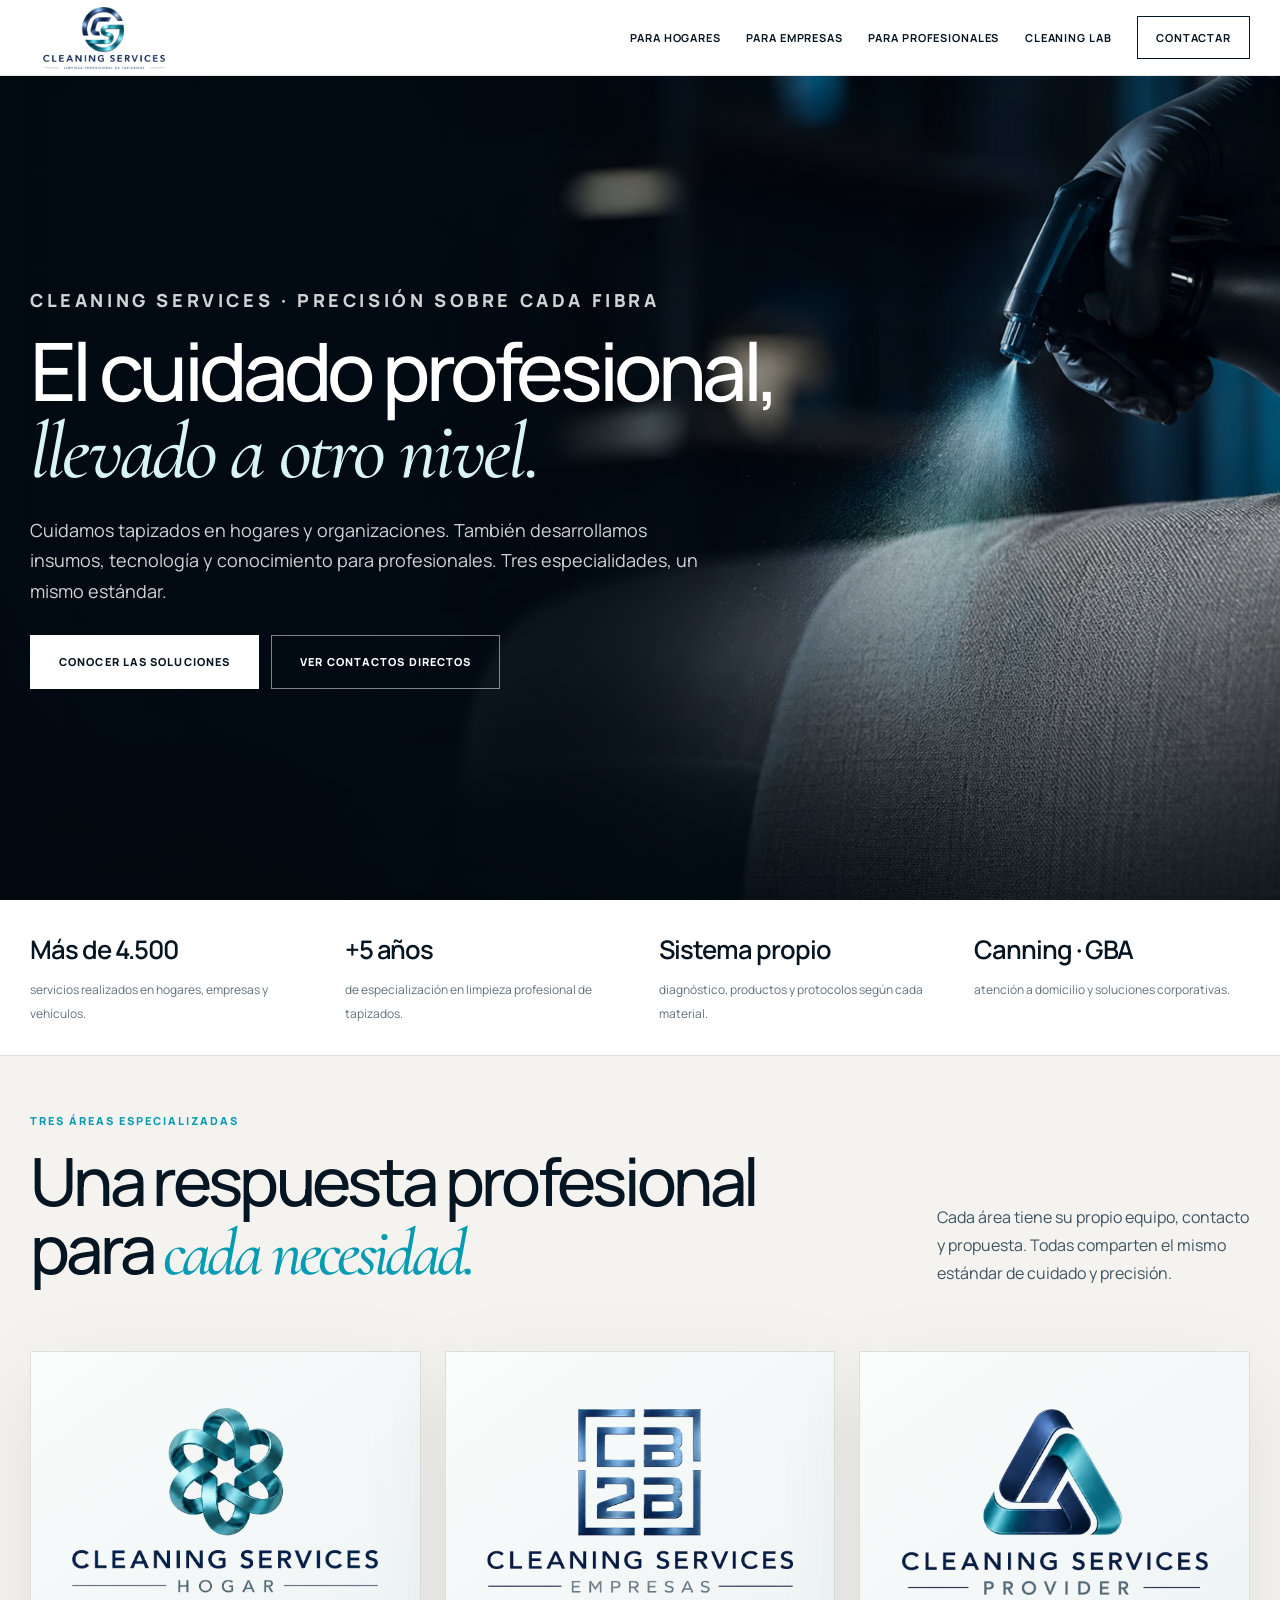
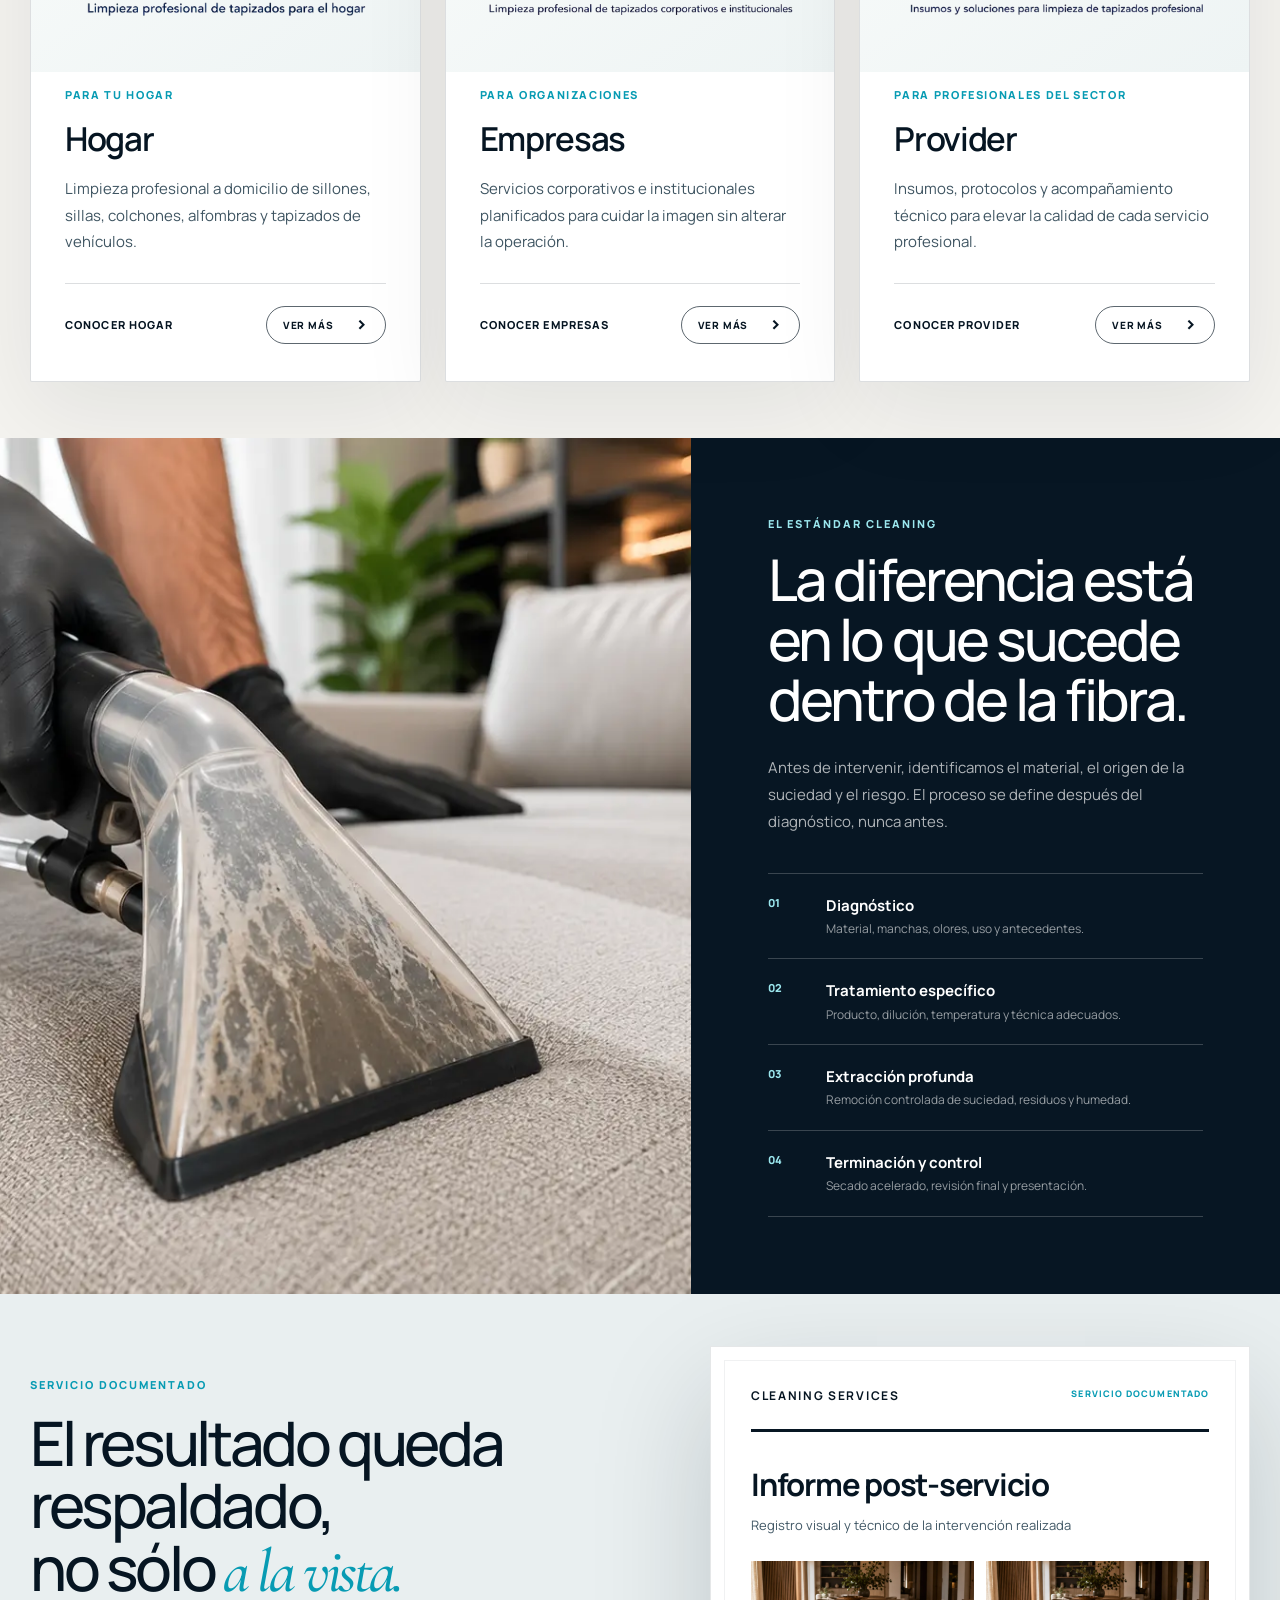
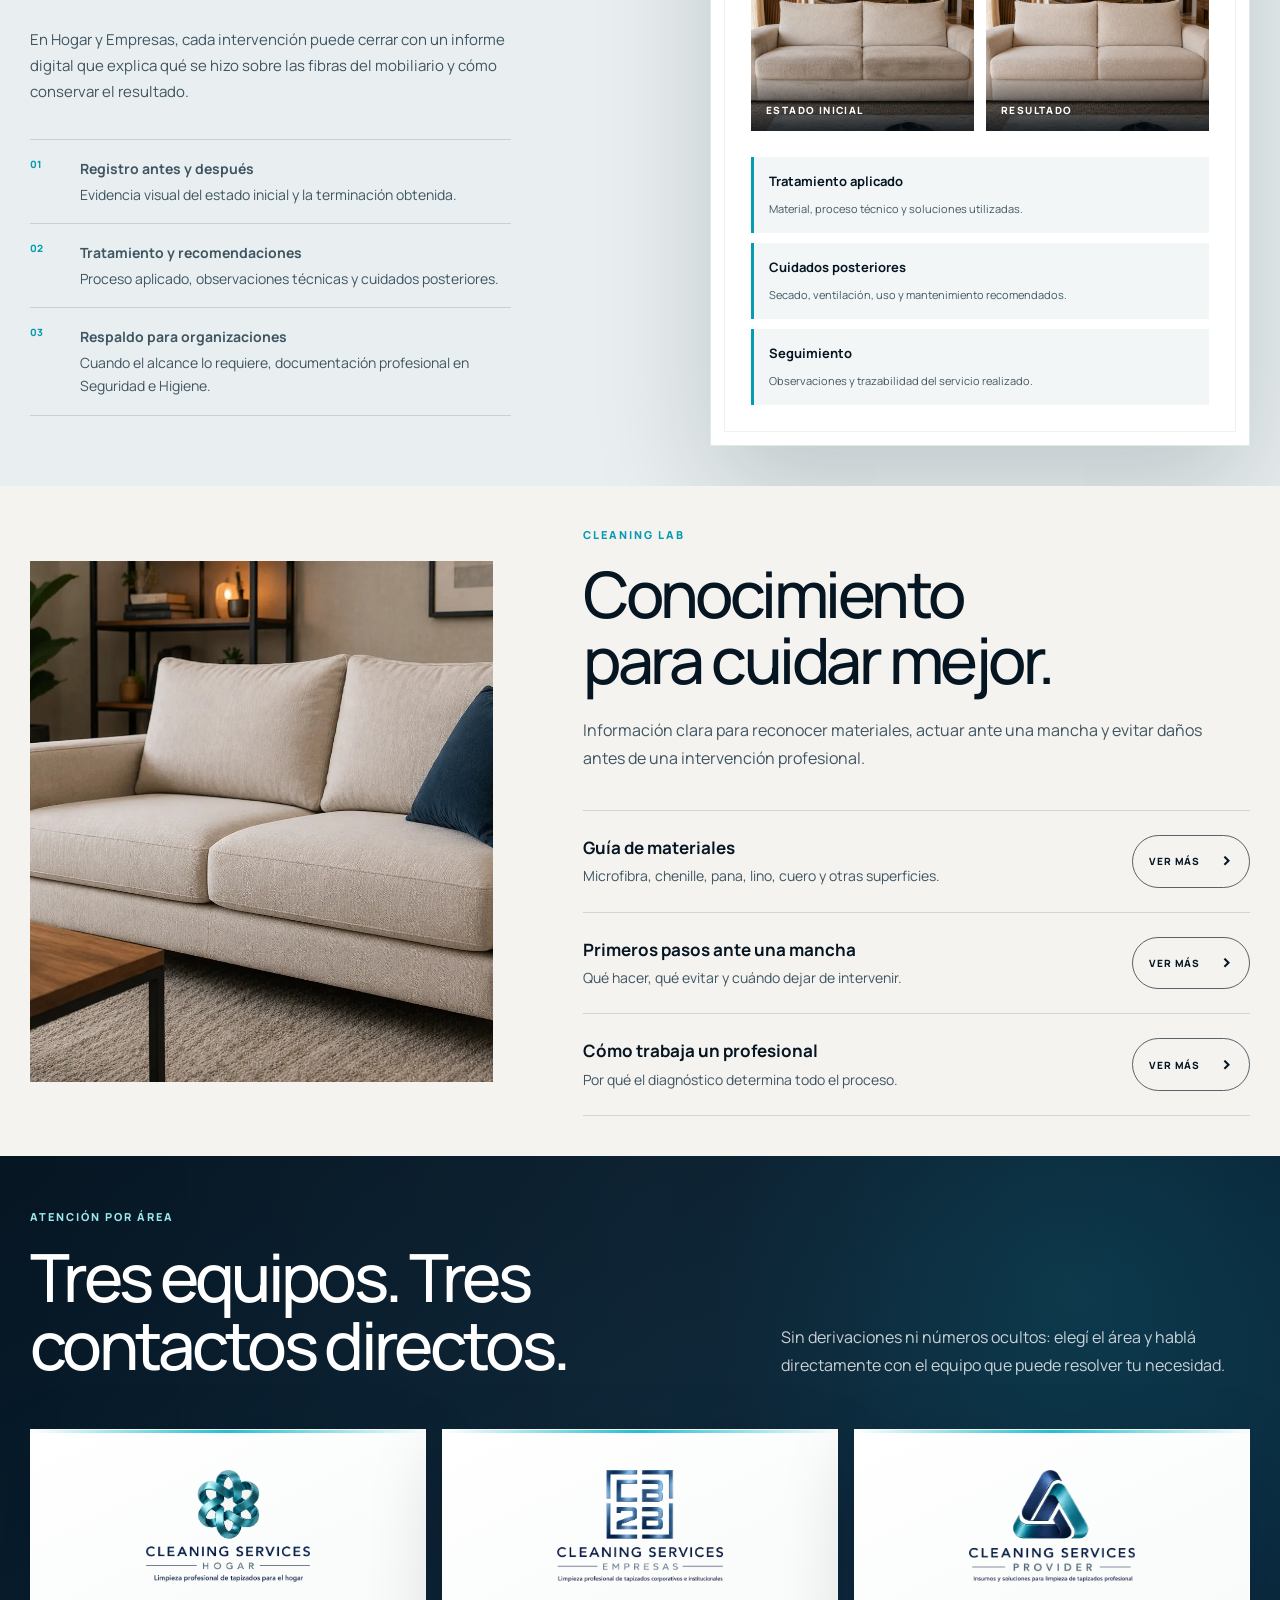
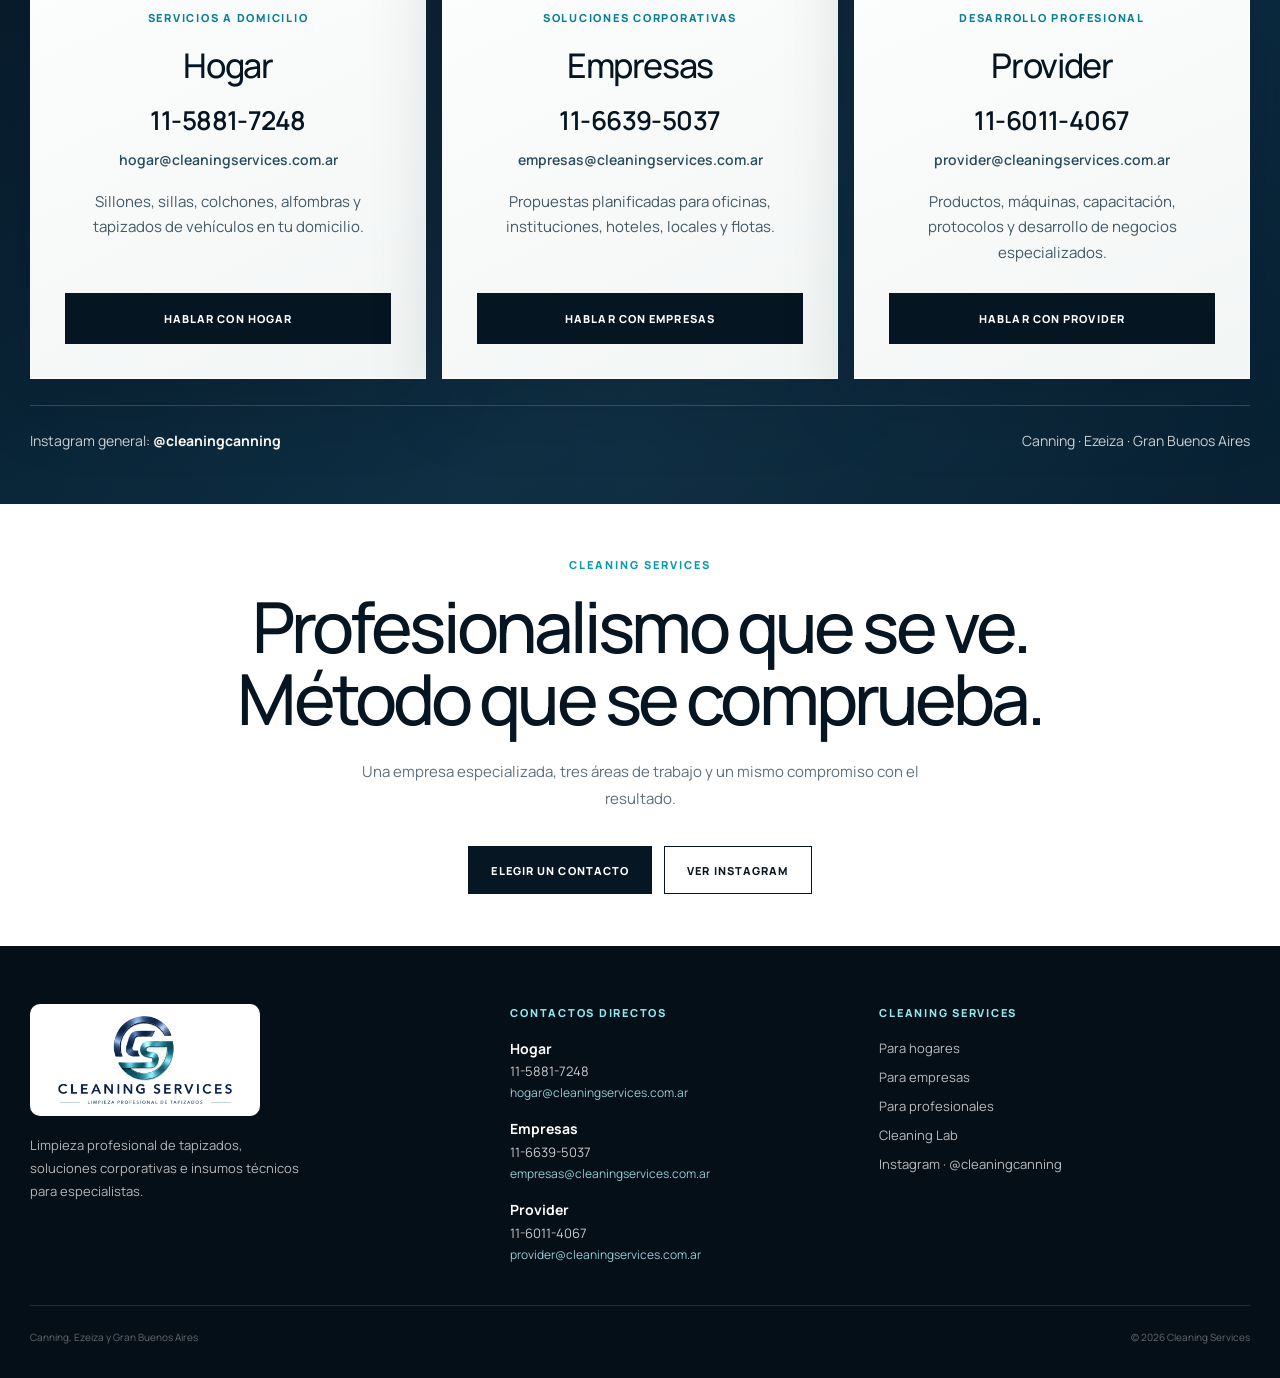
==== commit 660a47c2: "feat: add Vercel Web Analytics tracking [skip ci]" ====
--- a/index.html
+++ b/index.html
@@ -625,6 +625,11 @@
     }
   </style>
   <link rel="stylesheet" href="premium-v3.css">
+  <!-- Vercel Web Analytics -->
+<script>
+  window.va = window.va || function () { (window.vaq = window.vaq || []).push(arguments); };
+</script>
+<script defer src="/_vercel/insights/script.js"></script>
 </head>
 <body>
   <header class="site-header">
